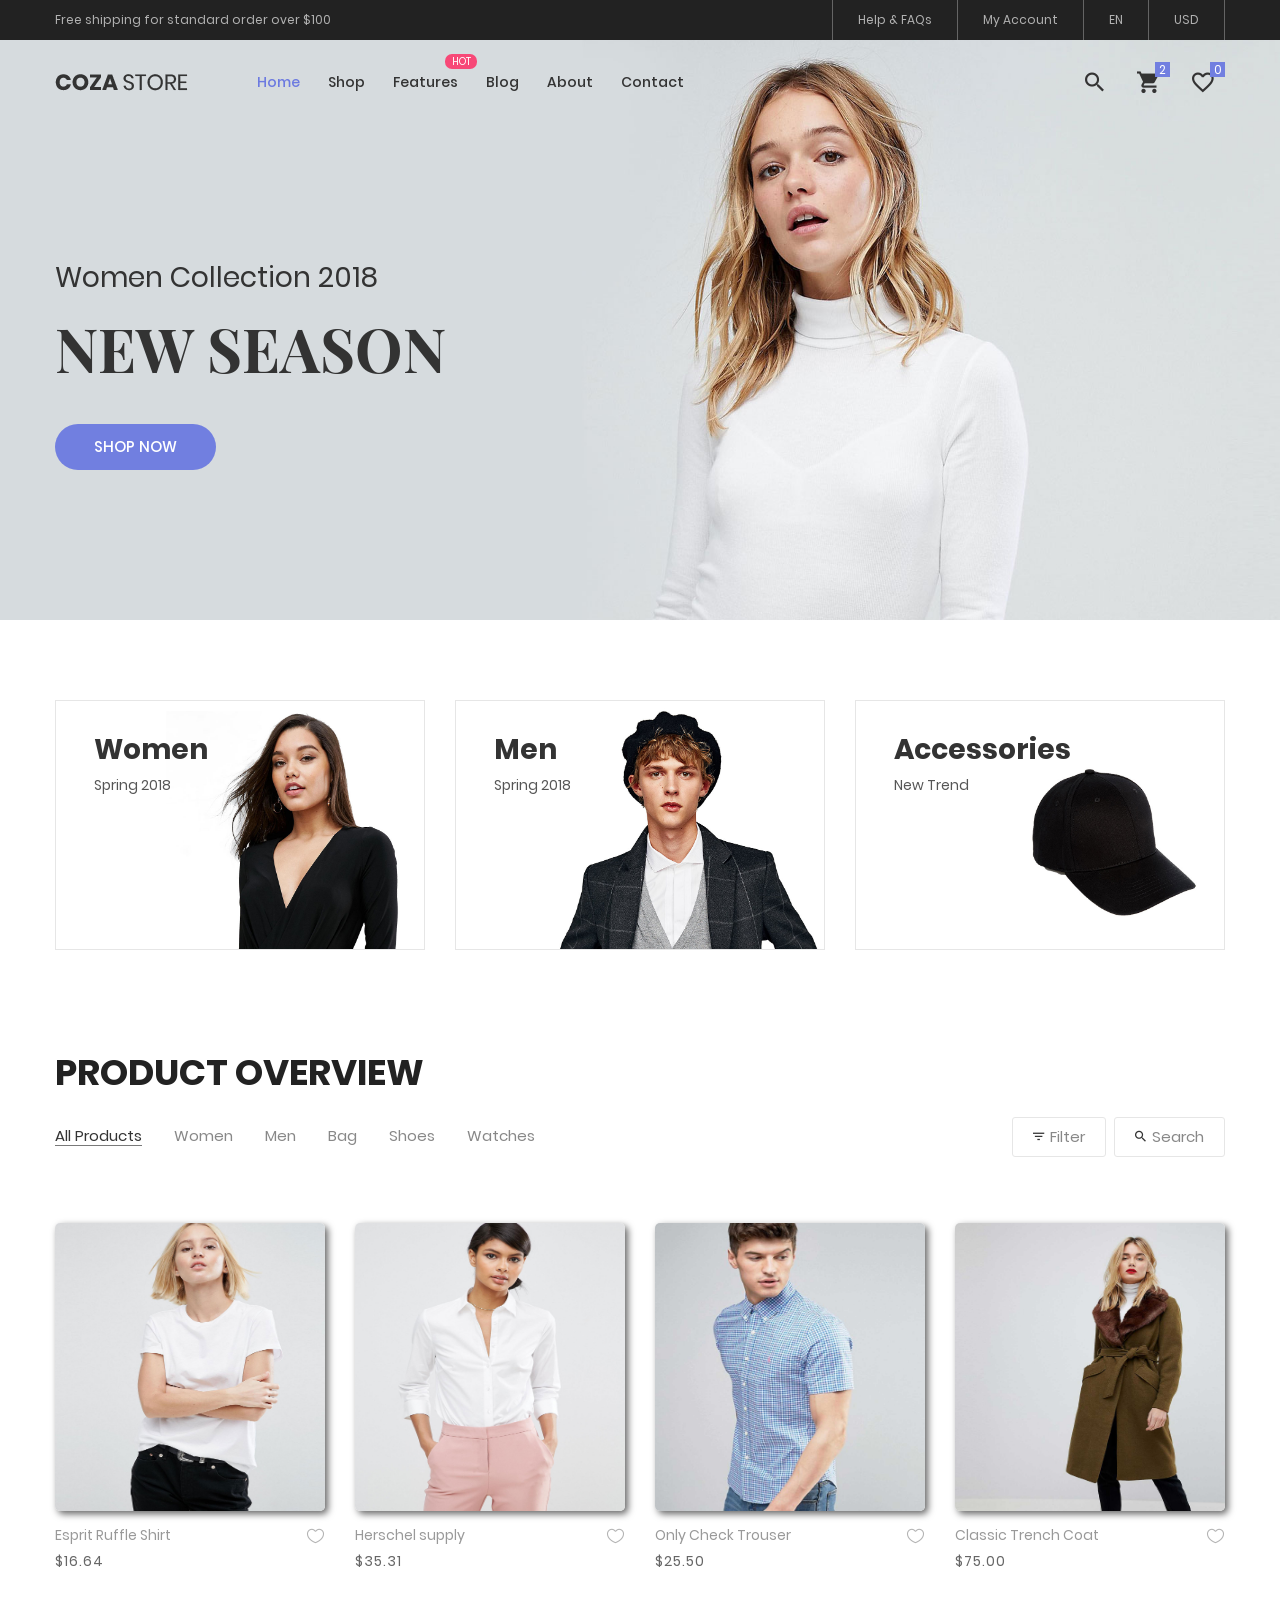
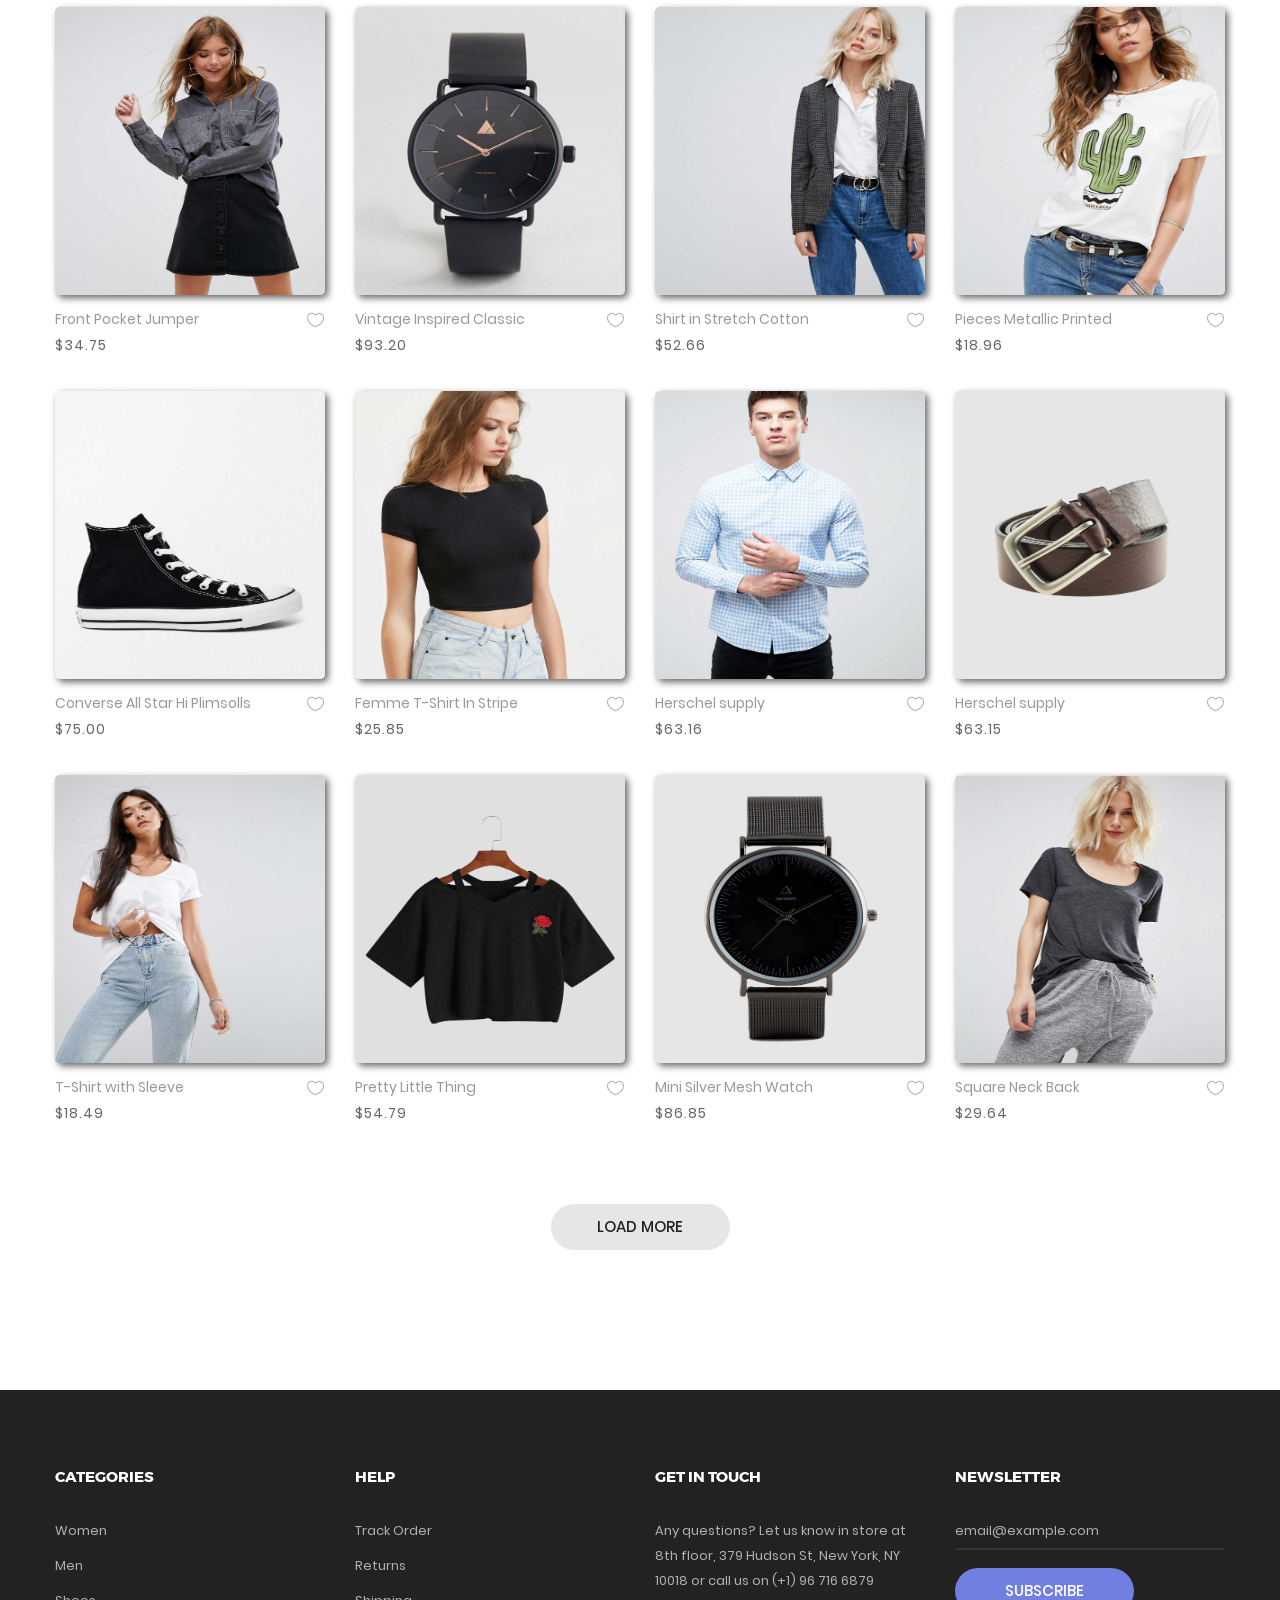
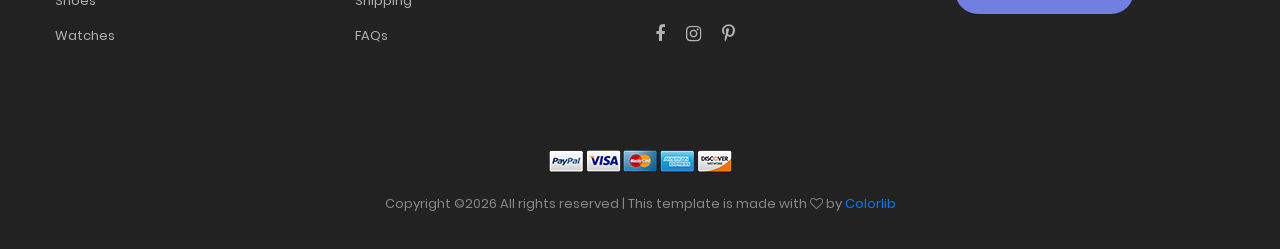
==== index.html @ 8cbebe85 "listo todo el front" ====
<!DOCTYPE html>
<html lang="en">
<head>
	<title>Home</title>
	<meta charset="UTF-8">
	<meta name="viewport" content="width=device-width, initial-scale=1">
<!--===============================================================================================-->	
	<link rel="icon" type="image/png" href="images/icons/favicon.png"/>
<!--===============================================================================================-->
	<link rel="stylesheet" type="text/css" href="vendor/bootstrap/css/bootstrap.min.css">
<!--===============================================================================================-->
	<link rel="stylesheet" type="text/css" href="fonts/font-awesome-4.7.0/css/font-awesome.min.css">
<!--===============================================================================================-->
	<link rel="stylesheet" type="text/css" href="fonts/iconic/css/material-design-iconic-font.min.css">
<!--===============================================================================================-->
	<link rel="stylesheet" type="text/css" href="fonts/linearicons-v1.0.0/icon-font.min.css">
<!--===============================================================================================-->
	<link rel="stylesheet" type="text/css" href="vendor/animate/animate.css">
<!--===============================================================================================-->	
	<link rel="stylesheet" type="text/css" href="vendor/css-hamburgers/hamburgers.min.css">
<!--===============================================================================================-->
	<link rel="stylesheet" type="text/css" href="vendor/animsition/css/animsition.min.css">
<!--===============================================================================================-->
	<link rel="stylesheet" type="text/css" href="vendor/select2/select2.min.css">
<!--===============================================================================================-->	
	<link rel="stylesheet" type="text/css" href="vendor/daterangepicker/daterangepicker.css">
<!--===============================================================================================-->
	<link rel="stylesheet" type="text/css" href="vendor/slick/slick.css">
<!--===============================================================================================-->
	<link rel="stylesheet" type="text/css" href="vendor/MagnificPopup/magnific-popup.css">
<!--===============================================================================================-->
	<link rel="stylesheet" type="text/css" href="vendor/perfect-scrollbar/perfect-scrollbar.css">
<!--===============================================================================================-->
	<link rel="stylesheet" type="text/css" href="css/util.css">
	<link rel="stylesheet" type="text/css" href="css/main.css">
<!--===============================================================================================-->
</head>
<body class="animsition">
	
	<!-- Header -->
	<header>
		<!-- Header desktop -->
		<div class="container-menu-desktop">
			<!-- Topbar -->
			<div class="top-bar">
				<div class="content-topbar flex-sb-m h-full container">
					<div class="left-top-bar">
						Free shipping for standard order over $100
					</div>

					<div class="right-top-bar flex-w h-full">
						<a href="#" class="flex-c-m trans-04 p-lr-25">
							Help & FAQs
						</a>

						<a href="#" class="flex-c-m trans-04 p-lr-25">
							My Account
						</a>

						<a href="#" class="flex-c-m trans-04 p-lr-25">
							EN
						</a>

						<a href="#" class="flex-c-m trans-04 p-lr-25">
							USD
						</a>
					</div>
				</div>
			</div>

			<div class="wrap-menu-desktop">
				<nav class="limiter-menu-desktop container">
					
					<!-- Logo desktop -->		
					<a href="#" class="logo">
						<img src="images/icons/logo-01.png" alt="IMG-LOGO">
					</a>

					<!-- Menu desktop -->
					<div class="menu-desktop">
						<ul class="main-menu">
							<li class="active-menu">
								<a href="index.html">Home</a>
								<ul class="sub-menu">
									<li><a href="index.html">Homepage 1</a></li>
									<li><a href="home-02.html">Homepage 2</a></li>
									<li><a href="home-03.html">Homepage 3</a></li>
								</ul>
							</li>

							<li>
								<a href="product.html">Shop</a>
							</li>

							<li class="label1" data-label1="hot">
								<a href="shoping-cart.html">Features</a>
							</li>

							<li>
								<a href="blog.html">Blog</a>
							</li>

							<li>
								<a href="about.html">About</a>
							</li>

							<li>
								<a href="contact.html">Contact</a>
							</li>
						</ul>
					</div>	

					<!-- Icon header -->
					<div class="wrap-icon-header flex-w flex-r-m">
						<div class="icon-header-item cl2 hov-cl1 trans-04 p-l-22 p-r-11 js-show-modal-search">
							<i class="zmdi zmdi-search"></i>
						</div>

						<div class="icon-header-item cl2 hov-cl1 trans-04 p-l-22 p-r-11 icon-header-noti js-show-cart" data-notify="2">
							<i class="zmdi zmdi-shopping-cart"></i>
						</div>

						<a href="#" class="dis-block icon-header-item cl2 hov-cl1 trans-04 p-l-22 p-r-11 icon-header-noti" data-notify="0">
							<i class="zmdi zmdi-favorite-outline"></i>
						</a>
					</div>
				</nav>
			</div>	
		</div>

		<!-- Header Mobile -->
		<div class="wrap-header-mobile">
			<!-- Logo moblie -->		
			<div class="logo-mobile">
				<a href="index.html"><img src="images/icons/logo-01.png" alt="IMG-LOGO"></a>
			</div>

			<!-- Icon header -->
			<div class="wrap-icon-header flex-w flex-r-m m-r-15">
				<div class="icon-header-item cl2 hov-cl1 trans-04 p-r-11 js-show-modal-search">
					<i class="zmdi zmdi-search"></i>
				</div>

				<div class="icon-header-item cl2 hov-cl1 trans-04 p-r-11 p-l-10 icon-header-noti js-show-cart" data-notify="2">
					<i class="zmdi zmdi-shopping-cart"></i>
				</div>

				<a href="#" class="dis-block icon-header-item cl2 hov-cl1 trans-04 p-r-11 p-l-10 icon-header-noti" data-notify="0">
					<i class="zmdi zmdi-favorite-outline"></i>
				</a>
			</div>

			<!-- Button show menu -->
			<div class="btn-show-menu-mobile hamburger hamburger--squeeze">
				<span class="hamburger-box">
					<span class="hamburger-inner"></span>
				</span>
			</div>
		</div>


		<!-- Menu Mobile -->
		<div class="menu-mobile">
			<ul class="topbar-mobile">
				<li>
					<div class="left-top-bar">
						Free shipping for standard order over $100
					</div>
				</li>

				<li>
					<div class="right-top-bar flex-w h-full">
						<a href="#" class="flex-c-m p-lr-10 trans-04">
							Help & FAQs
						</a>

						<a href="#" class="flex-c-m p-lr-10 trans-04">
							My Account
						</a>

						<a href="#" class="flex-c-m p-lr-10 trans-04">
							EN
						</a>

						<a href="#" class="flex-c-m p-lr-10 trans-04">
							USD
						</a>
					</div>
				</li>
			</ul>

			<ul class="main-menu-m">
				<li>
					<a href="index.html">Home</a>
					<ul class="sub-menu-m">
						<li><a href="index.html">Homepage 1</a></li>
						<li><a href="home-02.html">Homepage 2</a></li>
						<li><a href="home-03.html">Homepage 3</a></li>
					</ul>
					<span class="arrow-main-menu-m">
						<i class="fa fa-angle-right" aria-hidden="true"></i>
					</span>
				</li>

				<li>
					<a href="product.html">Shop</a>
				</li>

				<li>
					<a href="shoping-cart.html" class="label1 rs1" data-label1="hot">Features</a>
				</li>

				<li>
					<a href="blog.html">Blog</a>
				</li>

				<li>
					<a href="about.html">About</a>
				</li>

				<li>
					<a href="contact.html">Contact</a>
				</li>
			</ul>
		</div>

		<!-- Modal Search -->
		<div class="modal-search-header flex-c-m trans-04 js-hide-modal-search">
			<div class="container-search-header">
				<button class="flex-c-m btn-hide-modal-search trans-04 js-hide-modal-search">
					<img src="images/icons/icon-close2.png" alt="CLOSE">
				</button>

				<form class="wrap-search-header flex-w p-l-15">
					<button class="flex-c-m trans-04">
						<i class="zmdi zmdi-search"></i>
					</button>
					<input class="plh3" type="text" name="search" placeholder="Search...">
				</form>
			</div>
		</div>
	</header>

	<!-- Cart -->
	<div class="wrap-header-cart js-panel-cart">
		<div class="s-full js-hide-cart"></div>

		<div class="header-cart flex-col-l p-l-65 p-r-25">
			<div class="header-cart-title flex-w flex-sb-m p-b-8">
				<span class="mtext-103 cl2">
					Your Cart
				</span>

				<div class="fs-35 lh-10 cl2 p-lr-5 pointer hov-cl1 trans-04 js-hide-cart">
					<i class="zmdi zmdi-close"></i>
				</div>
			</div>
			
			<div class="header-cart-content flex-w js-pscroll">
				<ul class="header-cart-wrapitem w-full">
					<li class="header-cart-item flex-w flex-t m-b-12">
						<div class="header-cart-item-img">
							<img src="images/item-cart-01.jpg" alt="IMG">
						</div>

						<div class="header-cart-item-txt p-t-8">
							<a href="#" class="header-cart-item-name m-b-18 hov-cl1 trans-04">
								White Shirt Pleat
							</a>

							<span class="header-cart-item-info">
								1 x $19.00
							</span>
						</div>
					</li>

					<li class="header-cart-item flex-w flex-t m-b-12">
						<div class="header-cart-item-img">
							<img src="images/item-cart-02.jpg" alt="IMG">
						</div>

						<div class="header-cart-item-txt p-t-8">
							<a href="#" class="header-cart-item-name m-b-18 hov-cl1 trans-04">
								Converse All Star
							</a>

							<span class="header-cart-item-info">
								1 x $39.00
							</span>
						</div>
					</li>

					<li class="header-cart-item flex-w flex-t m-b-12">
						<div class="header-cart-item-img">
							<img src="images/item-cart-03.jpg" alt="IMG">
						</div>

						<div class="header-cart-item-txt p-t-8">
							<a href="#" class="header-cart-item-name m-b-18 hov-cl1 trans-04">
								Nixon Porter Leather
							</a>

							<span class="header-cart-item-info">
								1 x $17.00
							</span>
						</div>
					</li>
				</ul>
				
				<div class="w-full">
					<div class="header-cart-total w-full p-tb-40">
						Total: $75.00
					</div>

					<div class="header-cart-buttons flex-w w-full">
						<a href="shoping-cart.html" class="flex-c-m stext-101 cl0 size-107 bg3 bor2 hov-btn3 p-lr-15 trans-04 m-r-8 m-b-10">
							View Cart
						</a>

						<a href="shoping-cart.html" class="flex-c-m stext-101 cl0 size-107 bg3 bor2 hov-btn3 p-lr-15 trans-04 m-b-10">
							Check Out
						</a>
					</div>
				</div>
			</div>
		</div>
	</div>

		

	<!-- Slider -->
	<section class="section-slide">
		<div class="wrap-slick1">
			<div class="slick1">
				<div class="item-slick1" style="background-image: url(images/slide-01.jpg);">
					<div class="container h-full">
						<div class="flex-col-l-m h-full p-t-100 p-b-30 respon5">
							<div class="layer-slick1 animated visible-false" data-appear="fadeInDown" data-delay="0">
								<span class="ltext-101 cl2 respon2">
									Women Collection 2018
								</span>
							</div>
								
							<div class="layer-slick1 animated visible-false" data-appear="fadeInUp" data-delay="800">
								<h2 class="ltext-201 cl2 p-t-19 p-b-43 respon1">
									NEW SEASON
								</h2>
							</div>
								
							<div class="layer-slick1 animated visible-false" data-appear="zoomIn" data-delay="1600">
								<a href="product.html" class="flex-c-m stext-101 cl0 size-101 bg1 bor1 hov-btn1 p-lr-15 trans-04">
									Shop Now
								</a>
							</div>
						</div>
					</div>
				</div>

				<div class="item-slick1" style="background-image: url(images/slide-02.jpg);">
					<div class="container h-full">
						<div class="flex-col-l-m h-full p-t-100 p-b-30 respon5">
							<div class="layer-slick1 animated visible-false" data-appear="rollIn" data-delay="0">
								<span class="ltext-101 cl2 respon2">
									Men New-Season
								</span>
							</div>
								
							<div class="layer-slick1 animated visible-false" data-appear="lightSpeedIn" data-delay="800">
								<h2 class="ltext-201 cl2 p-t-19 p-b-43 respon1">
									Jackets & Coats
								</h2>
							</div>
								
							<div class="layer-slick1 animated visible-false" data-appear="slideInUp" data-delay="1600">
								<a href="product.html" class="flex-c-m stext-101 cl0 size-101 bg1 bor1 hov-btn1 p-lr-15 trans-04">
									Shop Now
								</a>
							</div>
						</div>
					</div>
				</div>

				<div class="item-slick1" style="background-image: url(images/slide-03.jpg);">
					<div class="container h-full">
						<div class="flex-col-l-m h-full p-t-100 p-b-30 respon5">
							<div class="layer-slick1 animated visible-false" data-appear="rotateInDownLeft" data-delay="0">
								<span class="ltext-101 cl2 respon2">
									Men Collection 2018
								</span>
							</div>
								
							<div class="layer-slick1 animated visible-false" data-appear="rotateInUpRight" data-delay="800">
								<h2 class="ltext-201 cl2 p-t-19 p-b-43 respon1">
									New arrivals
								</h2>
							</div>
								
							<div class="layer-slick1 animated visible-false" data-appear="rotateIn" data-delay="1600">
								<a href="product.html" class="flex-c-m stext-101 cl0 size-101 bg1 bor1 hov-btn1 p-lr-15 trans-04">
									Shop Now
								</a>
							</div>
						</div>
					</div>
				</div>
			</div>
		</div>
	</section>


	<!-- Banner -->
	<div class="sec-banner bg0 p-t-80 p-b-50">
		<div class="container">
			<div class="row">
				<div class="col-md-6 col-xl-4 p-b-30 m-lr-auto">
					<!-- Block1 -->
					<div class="block1 wrap-pic-w">
						<img src="images/banner-01.jpg" alt="IMG-BANNER">

						<a href="product.html" class="block1-txt ab-t-l s-full flex-col-l-sb p-lr-38 p-tb-34 trans-03 respon3">
							<div class="block1-txt-child1 flex-col-l">
								<span class="block1-name ltext-102 trans-04 p-b-8">
									Women
								</span>

								<span class="block1-info stext-102 trans-04">
									Spring 2018
								</span>
							</div>

							<div class="block1-txt-child2 p-b-4 trans-05">
								<div class="block1-link stext-101 cl0 trans-09">
									Shop Now
								</div>
							</div>
						</a>
					</div>
				</div>

				<div class="col-md-6 col-xl-4 p-b-30 m-lr-auto">
					<!-- Block1 -->
					<div class="block1 wrap-pic-w">
						<img src="images/banner-02.jpg" alt="IMG-BANNER">

						<a href="product.html" class="block1-txt ab-t-l s-full flex-col-l-sb p-lr-38 p-tb-34 trans-03 respon3">
							<div class="block1-txt-child1 flex-col-l">
								<span class="block1-name ltext-102 trans-04 p-b-8">
									Men
								</span>

								<span class="block1-info stext-102 trans-04">
									Spring 2018
								</span>
							</div>

							<div class="block1-txt-child2 p-b-4 trans-05">
								<div class="block1-link stext-101 cl0 trans-09">
									Shop Now
								</div>
							</div>
						</a>
					</div>
				</div>

				<div class="col-md-6 col-xl-4 p-b-30 m-lr-auto">
					<!-- Block1 -->
					<div class="block1 wrap-pic-w">
						<img src="images/banner-03.jpg" alt="IMG-BANNER">

						<a href="product.html" class="block1-txt ab-t-l s-full flex-col-l-sb p-lr-38 p-tb-34 trans-03 respon3">
							<div class="block1-txt-child1 flex-col-l">
								<span class="block1-name ltext-102 trans-04 p-b-8">
									Accessories
								</span>

								<span class="block1-info stext-102 trans-04">
									New Trend
								</span>
							</div>

							<div class="block1-txt-child2 p-b-4 trans-05">
								<div class="block1-link stext-101 cl0 trans-09">
									Shop Now
								</div>
							</div>
						</a>
					</div>
				</div>
			</div>
		</div>
	</div>


	<!-- Product -->
	<section class="bg0 p-t-23 p-b-140">
		<div class="container">
			<div class="p-b-10">
				<h3 class="ltext-103 cl5">
					Product Overview
				</h3>
			</div>

			<div class="flex-w flex-sb-m p-b-52">
				<div class="flex-w flex-l-m filter-tope-group m-tb-10">
					<button class="stext-106 cl6 hov1 bor3 trans-04 m-r-32 m-tb-5 how-active1" data-filter="*">
						All Products
					</button>

					<button class="stext-106 cl6 hov1 bor3 trans-04 m-r-32 m-tb-5" data-filter=".women">
						Women
					</button>

					<button class="stext-106 cl6 hov1 bor3 trans-04 m-r-32 m-tb-5" data-filter=".men">
						Men
					</button>

					<button class="stext-106 cl6 hov1 bor3 trans-04 m-r-32 m-tb-5" data-filter=".bag">
						Bag
					</button>

					<button class="stext-106 cl6 hov1 bor3 trans-04 m-r-32 m-tb-5" data-filter=".shoes">
						Shoes
					</button>

					<button class="stext-106 cl6 hov1 bor3 trans-04 m-r-32 m-tb-5" data-filter=".watches">
						Watches
					</button>
				</div>

				<div class="flex-w flex-c-m m-tb-10">
					<div class="flex-c-m stext-106 cl6 size-104 bor4 pointer hov-btn3 trans-04 m-r-8 m-tb-4 js-show-filter">
						<i class="icon-filter cl2 m-r-6 fs-15 trans-04 zmdi zmdi-filter-list"></i>
						<i class="icon-close-filter cl2 m-r-6 fs-15 trans-04 zmdi zmdi-close dis-none"></i>
						 Filter
					</div>

					<div class="flex-c-m stext-106 cl6 size-105 bor4 pointer hov-btn3 trans-04 m-tb-4 js-show-search">
						<i class="icon-search cl2 m-r-6 fs-15 trans-04 zmdi zmdi-search"></i>
						<i class="icon-close-search cl2 m-r-6 fs-15 trans-04 zmdi zmdi-close dis-none"></i>
						Search
					</div>
				</div>
				
				<!-- Search product -->
				<div class="dis-none panel-search w-full p-t-10 p-b-15">
					<div class="bor8 dis-flex p-l-15">
						<button class="size-113 flex-c-m fs-16 cl2 hov-cl1 trans-04">
							<i class="zmdi zmdi-search"></i>
						</button>

						<input class="mtext-107 cl2 size-114 plh2 p-r-15" type="text" name="search-product" placeholder="Search">
					</div>	
				</div>

				<!-- Filter -->
				<div class="dis-none panel-filter w-full p-t-10">
					<div class="wrap-filter flex-w bg6 w-full p-lr-40 p-t-27 p-lr-15-sm">
						<div class="filter-col1 p-r-15 p-b-27">
							<div class="mtext-102 cl2 p-b-15">
								Sort By
							</div>

							<ul>
								<li class="p-b-6">
									<a href="#" class="filter-link stext-106 trans-04">
										Default
									</a>
								</li>

								<li class="p-b-6">
									<a href="#" class="filter-link stext-106 trans-04">
										Popularity
									</a>
								</li>

								<li class="p-b-6">
									<a href="#" class="filter-link stext-106 trans-04">
										Average rating
									</a>
								</li>

								<li class="p-b-6">
									<a href="#" class="filter-link stext-106 trans-04 filter-link-active">
										Newness
									</a>
								</li>

								<li class="p-b-6">
									<a href="#" class="filter-link stext-106 trans-04">
										Price: Low to High
									</a>
								</li>

								<li class="p-b-6">
									<a href="#" class="filter-link stext-106 trans-04">
										Price: High to Low
									</a>
								</li>
							</ul>
						</div>

						<div class="filter-col2 p-r-15 p-b-27">
							<div class="mtext-102 cl2 p-b-15">
								Price
							</div>

							<ul>
								<li class="p-b-6">
									<a href="#" class="filter-link stext-106 trans-04 filter-link-active">
										All
									</a>
								</li>

								<li class="p-b-6">
									<a href="#" class="filter-link stext-106 trans-04">
										$0.00 - $50.00
									</a>
								</li>

								<li class="p-b-6">
									<a href="#" class="filter-link stext-106 trans-04">
										$50.00 - $100.00
									</a>
								</li>

								<li class="p-b-6">
									<a href="#" class="filter-link stext-106 trans-04">
										$100.00 - $150.00
									</a>
								</li>

								<li class="p-b-6">
									<a href="#" class="filter-link stext-106 trans-04">
										$150.00 - $200.00
									</a>
								</li>

								<li class="p-b-6">
									<a href="#" class="filter-link stext-106 trans-04">
										$200.00+
									</a>
								</li>
							</ul>
						</div>

						<div class="filter-col3 p-r-15 p-b-27">
							<div class="mtext-102 cl2 p-b-15">
								Color
							</div>

							<ul>
								<li class="p-b-6">
									<span class="fs-15 lh-12 m-r-6" style="color: #222;">
										<i class="zmdi zmdi-circle"></i>
									</span>

									<a href="#" class="filter-link stext-106 trans-04">
										Black
									</a>
								</li>

								<li class="p-b-6">
									<span class="fs-15 lh-12 m-r-6" style="color: #4272d7;">
										<i class="zmdi zmdi-circle"></i>
									</span>

									<a href="#" class="filter-link stext-106 trans-04 filter-link-active">
										Blue
									</a>
								</li>

								<li class="p-b-6">
									<span class="fs-15 lh-12 m-r-6" style="color: #b3b3b3;">
										<i class="zmdi zmdi-circle"></i>
									</span>

									<a href="#" class="filter-link stext-106 trans-04">
										Grey
									</a>
								</li>

								<li class="p-b-6">
									<span class="fs-15 lh-12 m-r-6" style="color: #00ad5f;">
										<i class="zmdi zmdi-circle"></i>
									</span>

									<a href="#" class="filter-link stext-106 trans-04">
										Green
									</a>
								</li>

								<li class="p-b-6">
									<span class="fs-15 lh-12 m-r-6" style="color: #fa4251;">
										<i class="zmdi zmdi-circle"></i>
									</span>

									<a href="#" class="filter-link stext-106 trans-04">
										Red
									</a>
								</li>

								<li class="p-b-6">
									<span class="fs-15 lh-12 m-r-6" style="color: #aaa;">
										<i class="zmdi zmdi-circle-o"></i>
									</span>

									<a href="#" class="filter-link stext-106 trans-04">
										White
									</a>
								</li>
							</ul>
						</div>

						<div class="filter-col4 p-b-27">
							<div class="mtext-102 cl2 p-b-15">
								Tags
							</div>

							<div class="flex-w p-t-4 m-r--5">
								<a href="#" class="flex-c-m stext-107 cl6 size-301 bor7 p-lr-15 hov-tag1 trans-04 m-r-5 m-b-5">
									Fashion
								</a>

								<a href="#" class="flex-c-m stext-107 cl6 size-301 bor7 p-lr-15 hov-tag1 trans-04 m-r-5 m-b-5">
									Lifestyle
								</a>

								<a href="#" class="flex-c-m stext-107 cl6 size-301 bor7 p-lr-15 hov-tag1 trans-04 m-r-5 m-b-5">
									Denim
								</a>

								<a href="#" class="flex-c-m stext-107 cl6 size-301 bor7 p-lr-15 hov-tag1 trans-04 m-r-5 m-b-5">
									Streetstyle
								</a>

								<a href="#" class="flex-c-m stext-107 cl6 size-301 bor7 p-lr-15 hov-tag1 trans-04 m-r-5 m-b-5">
									Crafts
								</a>
							</div>
						</div>
					</div>
				</div>
			</div>

			<div class="row isotope-grid">
				<div class="col-sm-6 col-md-4 col-lg-3 p-b-35 isotope-item women">
					<!-- Block2 -->
					<div class="block2">
						<div class="block2-pic hov-img0">
							<img src="images/product-01.jpg" alt="IMG-PRODUCT">

							<a href="#" class="block2-btn flex-c-m stext-103 cl2 size-102 bg0 bor2 hov-btn1 p-lr-15 trans-04 js-show-modal1">
								Quick View
							</a>
						</div>

						<div class="block2-txt flex-w flex-t p-t-14">
							<div class="block2-txt-child1 flex-col-l ">
								<a href="product-detail.html" class="stext-104 cl4 hov-cl1 trans-04 js-name-b2 p-b-6">
									Esprit Ruffle Shirt
								</a>

								<span class="stext-105 cl3">
									$16.64
								</span>
							</div>

							<div class="block2-txt-child2 flex-r p-t-3">
								<a href="#" class="btn-addwish-b2 dis-block pos-relative js-addwish-b2">
									<img class="icon-heart1 dis-block trans-04" src="images/icons/icon-heart-01.png" alt="ICON">
									<img class="icon-heart2 dis-block trans-04 ab-t-l" src="images/icons/icon-heart-02.png" alt="ICON">
								</a>
							</div>
						</div>
					</div>
				</div>

				<div class="col-sm-6 col-md-4 col-lg-3 p-b-35 isotope-item women">
					<!-- Block2 -->
					<div class="block2">
						<div class="block2-pic hov-img0">
							<img src="images/product-02.jpg" alt="IMG-PRODUCT">

							<a href="#" class="block2-btn flex-c-m stext-103 cl2 size-102 bg0 bor2 hov-btn1 p-lr-15 trans-04 js-show-modal1">
								Quick View
							</a>
						</div>

						<div class="block2-txt flex-w flex-t p-t-14">
							<div class="block2-txt-child1 flex-col-l ">
								<a href="product-detail.html" class="stext-104 cl4 hov-cl1 trans-04 js-name-b2 p-b-6">
									Herschel supply
								</a>

								<span class="stext-105 cl3">
									$35.31
								</span>
							</div>

							<div class="block2-txt-child2 flex-r p-t-3">
								<a href="#" class="btn-addwish-b2 dis-block pos-relative js-addwish-b2">
									<img class="icon-heart1 dis-block trans-04" src="images/icons/icon-heart-01.png" alt="ICON">
									<img class="icon-heart2 dis-block trans-04 ab-t-l" src="images/icons/icon-heart-02.png" alt="ICON">
								</a>
							</div>
						</div>
					</div>
				</div>

				<div class="col-sm-6 col-md-4 col-lg-3 p-b-35 isotope-item men">
					<!-- Block2 -->
					<div class="block2">
						<div class="block2-pic hov-img0">
							<img src="images/product-03.jpg" alt="IMG-PRODUCT">

							<a href="#" class="block2-btn flex-c-m stext-103 cl2 size-102 bg0 bor2 hov-btn1 p-lr-15 trans-04 js-show-modal1">
								Quick View
							</a>
						</div>

						<div class="block2-txt flex-w flex-t p-t-14">
							<div class="block2-txt-child1 flex-col-l ">
								<a href="product-detail.html" class="stext-104 cl4 hov-cl1 trans-04 js-name-b2 p-b-6">
									Only Check Trouser
								</a>

								<span class="stext-105 cl3">
									$25.50
								</span>
							</div>

							<div class="block2-txt-child2 flex-r p-t-3">
								<a href="#" class="btn-addwish-b2 dis-block pos-relative js-addwish-b2">
									<img class="icon-heart1 dis-block trans-04" src="images/icons/icon-heart-01.png" alt="ICON">
									<img class="icon-heart2 dis-block trans-04 ab-t-l" src="images/icons/icon-heart-02.png" alt="ICON">
								</a>
							</div>
						</div>
					</div>
				</div>

				<div class="col-sm-6 col-md-4 col-lg-3 p-b-35 isotope-item women">
					<!-- Block2 -->
					<div class="block2">
						<div class="block2-pic hov-img0">
							<img src="images/product-04.jpg" alt="IMG-PRODUCT">

							<a href="#" class="block2-btn flex-c-m stext-103 cl2 size-102 bg0 bor2 hov-btn1 p-lr-15 trans-04 js-show-modal1">
								Quick View
							</a>
						</div>

						<div class="block2-txt flex-w flex-t p-t-14">
							<div class="block2-txt-child1 flex-col-l ">
								<a href="product-detail.html" class="stext-104 cl4 hov-cl1 trans-04 js-name-b2 p-b-6">
									Classic Trench Coat
								</a>

								<span class="stext-105 cl3">
									$75.00
								</span>
							</div>

							<div class="block2-txt-child2 flex-r p-t-3">
								<a href="#" class="btn-addwish-b2 dis-block pos-relative js-addwish-b2">
									<img class="icon-heart1 dis-block trans-04" src="images/icons/icon-heart-01.png" alt="ICON">
									<img class="icon-heart2 dis-block trans-04 ab-t-l" src="images/icons/icon-heart-02.png" alt="ICON">
								</a>
							</div>
						</div>
					</div>
				</div>

				<div class="col-sm-6 col-md-4 col-lg-3 p-b-35 isotope-item women">
					<!-- Block2 -->
					<div class="block2">
						<div class="block2-pic hov-img0">
							<img src="images/product-05.jpg" alt="IMG-PRODUCT">

							<a href="#" class="block2-btn flex-c-m stext-103 cl2 size-102 bg0 bor2 hov-btn1 p-lr-15 trans-04 js-show-modal1">
								Quick View
							</a>
						</div>

						<div class="block2-txt flex-w flex-t p-t-14">
							<div class="block2-txt-child1 flex-col-l ">
								<a href="product-detail.html" class="stext-104 cl4 hov-cl1 trans-04 js-name-b2 p-b-6">
									Front Pocket Jumper
								</a>

								<span class="stext-105 cl3">
									$34.75
								</span>
							</div>

							<div class="block2-txt-child2 flex-r p-t-3">
								<a href="#" class="btn-addwish-b2 dis-block pos-relative js-addwish-b2">
									<img class="icon-heart1 dis-block trans-04" src="images/icons/icon-heart-01.png" alt="ICON">
									<img class="icon-heart2 dis-block trans-04 ab-t-l" src="images/icons/icon-heart-02.png" alt="ICON">
								</a>
							</div>
						</div>
					</div>
				</div>

				<div class="col-sm-6 col-md-4 col-lg-3 p-b-35 isotope-item watches">
					<!-- Block2 -->
					<div class="block2">
						<div class="block2-pic hov-img0">
							<img src="images/product-06.jpg" alt="IMG-PRODUCT">

							<a href="#" class="block2-btn flex-c-m stext-103 cl2 size-102 bg0 bor2 hov-btn1 p-lr-15 trans-04 js-show-modal1">
								Quick View
							</a>
						</div>

						<div class="block2-txt flex-w flex-t p-t-14">
							<div class="block2-txt-child1 flex-col-l ">
								<a href="product-detail.html" class="stext-104 cl4 hov-cl1 trans-04 js-name-b2 p-b-6">
									Vintage Inspired Classic 
								</a>

								<span class="stext-105 cl3">
									$93.20
								</span>
							</div>

							<div class="block2-txt-child2 flex-r p-t-3">
								<a href="#" class="btn-addwish-b2 dis-block pos-relative js-addwish-b2">
									<img class="icon-heart1 dis-block trans-04" src="images/icons/icon-heart-01.png" alt="ICON">
									<img class="icon-heart2 dis-block trans-04 ab-t-l" src="images/icons/icon-heart-02.png" alt="ICON">
								</a>
							</div>
						</div>
					</div>
				</div>

				<div class="col-sm-6 col-md-4 col-lg-3 p-b-35 isotope-item women">
					<!-- Block2 -->
					<div class="block2">
						<div class="block2-pic hov-img0">
							<img src="images/product-07.jpg" alt="IMG-PRODUCT">

							<a href="#" class="block2-btn flex-c-m stext-103 cl2 size-102 bg0 bor2 hov-btn1 p-lr-15 trans-04 js-show-modal1">
								Quick View
							</a>
						</div>

						<div class="block2-txt flex-w flex-t p-t-14">
							<div class="block2-txt-child1 flex-col-l ">
								<a href="product-detail.html" class="stext-104 cl4 hov-cl1 trans-04 js-name-b2 p-b-6">
									Shirt in Stretch Cotton
								</a>

								<span class="stext-105 cl3">
									$52.66
								</span>
							</div>

							<div class="block2-txt-child2 flex-r p-t-3">
								<a href="#" class="btn-addwish-b2 dis-block pos-relative js-addwish-b2">
									<img class="icon-heart1 dis-block trans-04" src="images/icons/icon-heart-01.png" alt="ICON">
									<img class="icon-heart2 dis-block trans-04 ab-t-l" src="images/icons/icon-heart-02.png" alt="ICON">
								</a>
							</div>
						</div>
					</div>
				</div>

				<div class="col-sm-6 col-md-4 col-lg-3 p-b-35 isotope-item women">
					<!-- Block2 -->
					<div class="block2">
						<div class="block2-pic hov-img0">
							<img src="images/product-08.jpg" alt="IMG-PRODUCT">

							<a href="#" class="block2-btn flex-c-m stext-103 cl2 size-102 bg0 bor2 hov-btn1 p-lr-15 trans-04 js-show-modal1">
								Quick View
							</a>
						</div>

						<div class="block2-txt flex-w flex-t p-t-14">
							<div class="block2-txt-child1 flex-col-l ">
								<a href="product-detail.html" class="stext-104 cl4 hov-cl1 trans-04 js-name-b2 p-b-6">
									Pieces Metallic Printed
								</a>

								<span class="stext-105 cl3">
									$18.96
								</span>
							</div>

							<div class="block2-txt-child2 flex-r p-t-3">
								<a href="#" class="btn-addwish-b2 dis-block pos-relative js-addwish-b2">
									<img class="icon-heart1 dis-block trans-04" src="images/icons/icon-heart-01.png" alt="ICON">
									<img class="icon-heart2 dis-block trans-04 ab-t-l" src="images/icons/icon-heart-02.png" alt="ICON">
								</a>
							</div>
						</div>
					</div>
				</div>

				<div class="col-sm-6 col-md-4 col-lg-3 p-b-35 isotope-item shoes">
					<!-- Block2 -->
					<div class="block2">
						<div class="block2-pic hov-img0">
							<img src="images/product-09.jpg" alt="IMG-PRODUCT">

							<a href="#" class="block2-btn flex-c-m stext-103 cl2 size-102 bg0 bor2 hov-btn1 p-lr-15 trans-04 js-show-modal1">
								Quick View
							</a>
						</div>

						<div class="block2-txt flex-w flex-t p-t-14">
							<div class="block2-txt-child1 flex-col-l ">
								<a href="product-detail.html" class="stext-104 cl4 hov-cl1 trans-04 js-name-b2 p-b-6">
									Converse All Star Hi Plimsolls
								</a>

								<span class="stext-105 cl3">
									$75.00
								</span>
							</div>

							<div class="block2-txt-child2 flex-r p-t-3">
								<a href="#" class="btn-addwish-b2 dis-block pos-relative js-addwish-b2">
									<img class="icon-heart1 dis-block trans-04" src="images/icons/icon-heart-01.png" alt="ICON">
									<img class="icon-heart2 dis-block trans-04 ab-t-l" src="images/icons/icon-heart-02.png" alt="ICON">
								</a>
							</div>
						</div>
					</div>
				</div>

				<div class="col-sm-6 col-md-4 col-lg-3 p-b-35 isotope-item women">
					<!-- Block2 -->
					<div class="block2">
						<div class="block2-pic hov-img0">
							<img src="images/product-10.jpg" alt="IMG-PRODUCT">

							<a href="#" class="block2-btn flex-c-m stext-103 cl2 size-102 bg0 bor2 hov-btn1 p-lr-15 trans-04 js-show-modal1">
								Quick View
							</a>
						</div>

						<div class="block2-txt flex-w flex-t p-t-14">
							<div class="block2-txt-child1 flex-col-l ">
								<a href="product-detail.html" class="stext-104 cl4 hov-cl1 trans-04 js-name-b2 p-b-6">
									Femme T-Shirt In Stripe
								</a>

								<span class="stext-105 cl3">
									$25.85
								</span>
							</div>

							<div class="block2-txt-child2 flex-r p-t-3">
								<a href="#" class="btn-addwish-b2 dis-block pos-relative js-addwish-b2">
									<img class="icon-heart1 dis-block trans-04" src="images/icons/icon-heart-01.png" alt="ICON">
									<img class="icon-heart2 dis-block trans-04 ab-t-l" src="images/icons/icon-heart-02.png" alt="ICON">
								</a>
							</div>
						</div>
					</div>
				</div>

				<div class="col-sm-6 col-md-4 col-lg-3 p-b-35 isotope-item men">
					<!-- Block2 -->
					<div class="block2">
						<div class="block2-pic hov-img0">
							<img src="images/product-11.jpg" alt="IMG-PRODUCT">

							<a href="#" class="block2-btn flex-c-m stext-103 cl2 size-102 bg0 bor2 hov-btn1 p-lr-15 trans-04 js-show-modal1">
								Quick View
							</a>
						</div>

						<div class="block2-txt flex-w flex-t p-t-14">
							<div class="block2-txt-child1 flex-col-l ">
								<a href="product-detail.html" class="stext-104 cl4 hov-cl1 trans-04 js-name-b2 p-b-6">
									Herschel supply 
								</a>

								<span class="stext-105 cl3">
									$63.16
								</span>
							</div>

							<div class="block2-txt-child2 flex-r p-t-3">
								<a href="#" class="btn-addwish-b2 dis-block pos-relative js-addwish-b2">
									<img class="icon-heart1 dis-block trans-04" src="images/icons/icon-heart-01.png" alt="ICON">
									<img class="icon-heart2 dis-block trans-04 ab-t-l" src="images/icons/icon-heart-02.png" alt="ICON">
								</a>
							</div>
						</div>
					</div>
				</div>

				<div class="col-sm-6 col-md-4 col-lg-3 p-b-35 isotope-item men">
					<!-- Block2 -->
					<div class="block2">
						<div class="block2-pic hov-img0">
							<img src="images/product-12.jpg" alt="IMG-PRODUCT">

							<a href="#" class="block2-btn flex-c-m stext-103 cl2 size-102 bg0 bor2 hov-btn1 p-lr-15 trans-04 js-show-modal1">
								Quick View
							</a>
						</div>

						<div class="block2-txt flex-w flex-t p-t-14">
							<div class="block2-txt-child1 flex-col-l ">
								<a href="product-detail.html" class="stext-104 cl4 hov-cl1 trans-04 js-name-b2 p-b-6">
									Herschel supply
								</a>

								<span class="stext-105 cl3">
									$63.15
								</span>
							</div>

							<div class="block2-txt-child2 flex-r p-t-3">
								<a href="#" class="btn-addwish-b2 dis-block pos-relative js-addwish-b2">
									<img class="icon-heart1 dis-block trans-04" src="images/icons/icon-heart-01.png" alt="ICON">
									<img class="icon-heart2 dis-block trans-04 ab-t-l" src="images/icons/icon-heart-02.png" alt="ICON">
								</a>
							</div>
						</div>
					</div>
				</div>

				<div class="col-sm-6 col-md-4 col-lg-3 p-b-35 isotope-item women">
					<!-- Block2 -->
					<div class="block2">
						<div class="block2-pic hov-img0">
							<img src="images/product-13.jpg" alt="IMG-PRODUCT">

							<a href="#" class="block2-btn flex-c-m stext-103 cl2 size-102 bg0 bor2 hov-btn1 p-lr-15 trans-04 js-show-modal1">
								Quick View
							</a>
						</div>

						<div class="block2-txt flex-w flex-t p-t-14">
							<div class="block2-txt-child1 flex-col-l ">
								<a href="product-detail.html" class="stext-104 cl4 hov-cl1 trans-04 js-name-b2 p-b-6">
									T-Shirt with Sleeve
								</a>

								<span class="stext-105 cl3">
									$18.49
								</span>
							</div>

							<div class="block2-txt-child2 flex-r p-t-3">
								<a href="#" class="btn-addwish-b2 dis-block pos-relative js-addwish-b2">
									<img class="icon-heart1 dis-block trans-04" src="images/icons/icon-heart-01.png" alt="ICON">
									<img class="icon-heart2 dis-block trans-04 ab-t-l" src="images/icons/icon-heart-02.png" alt="ICON">
								</a>
							</div>
						</div>
					</div>
				</div>

				<div class="col-sm-6 col-md-4 col-lg-3 p-b-35 isotope-item women">
					<!-- Block2 -->
					<div class="block2">
						<div class="block2-pic hov-img0">
							<img src="images/product-14.jpg" alt="IMG-PRODUCT">

							<a href="#" class="block2-btn flex-c-m stext-103 cl2 size-102 bg0 bor2 hov-btn1 p-lr-15 trans-04 js-show-modal1">
								Quick View
							</a>
						</div>

						<div class="block2-txt flex-w flex-t p-t-14">
							<div class="block2-txt-child1 flex-col-l ">
								<a href="product-detail.html" class="stext-104 cl4 hov-cl1 trans-04 js-name-b2 p-b-6">
									Pretty Little Thing
								</a>

								<span class="stext-105 cl3">
									$54.79
								</span>
							</div>

							<div class="block2-txt-child2 flex-r p-t-3">
								<a href="#" class="btn-addwish-b2 dis-block pos-relative js-addwish-b2">
									<img class="icon-heart1 dis-block trans-04" src="images/icons/icon-heart-01.png" alt="ICON">
									<img class="icon-heart2 dis-block trans-04 ab-t-l" src="images/icons/icon-heart-02.png" alt="ICON">
								</a>
							</div>
						</div>
					</div>
				</div>

				<div class="col-sm-6 col-md-4 col-lg-3 p-b-35 isotope-item watches">
					<!-- Block2 -->
					<div class="block2">
						<div class="block2-pic hov-img0">
							<img src="images/product-15.jpg" alt="IMG-PRODUCT">

							<a href="#" class="block2-btn flex-c-m stext-103 cl2 size-102 bg0 bor2 hov-btn1 p-lr-15 trans-04 js-show-modal1">
								Quick View
							</a>
						</div>

						<div class="block2-txt flex-w flex-t p-t-14">
							<div class="block2-txt-child1 flex-col-l ">
								<a href="product-detail.html" class="stext-104 cl4 hov-cl1 trans-04 js-name-b2 p-b-6">
									Mini Silver Mesh Watch
								</a>

								<span class="stext-105 cl3">
									$86.85
								</span>
							</div>

							<div class="block2-txt-child2 flex-r p-t-3">
								<a href="#" class="btn-addwish-b2 dis-block pos-relative js-addwish-b2">
									<img class="icon-heart1 dis-block trans-04" src="images/icons/icon-heart-01.png" alt="ICON">
									<img class="icon-heart2 dis-block trans-04 ab-t-l" src="images/icons/icon-heart-02.png" alt="ICON">
								</a>
							</div>
						</div>
					</div>
				</div>

				<div class="col-sm-6 col-md-4 col-lg-3 p-b-35 isotope-item women">
					<!-- Block2 -->
					<div class="block2">
						<div class="block2-pic hov-img0">
							<img src="images/product-16.jpg" alt="IMG-PRODUCT">

							<a href="#" class="block2-btn flex-c-m stext-103 cl2 size-102 bg0 bor2 hov-btn1 p-lr-15 trans-04 js-show-modal1">
								Quick View
							</a>
						</div>

						<div class="block2-txt flex-w flex-t p-t-14">
							<div class="block2-txt-child1 flex-col-l ">
								<a href="product-detail.html" class="stext-104 cl4 hov-cl1 trans-04 js-name-b2 p-b-6">
									Square Neck Back
								</a>

								<span class="stext-105 cl3">
									$29.64
								</span>
							</div>

							<div class="block2-txt-child2 flex-r p-t-3">
								<a href="#" class="btn-addwish-b2 dis-block pos-relative js-addwish-b2">
									<img class="icon-heart1 dis-block trans-04" src="images/icons/icon-heart-01.png" alt="ICON">
									<img class="icon-heart2 dis-block trans-04 ab-t-l" src="images/icons/icon-heart-02.png" alt="ICON">
								</a>
							</div>
						</div>
					</div>
				</div>
			</div>

			<!-- Load more -->
			<div class="flex-c-m flex-w w-full p-t-45">
				<a href="#" class="flex-c-m stext-101 cl5 size-103 bg2 bor1 hov-btn1 p-lr-15 trans-04">
					Load More
				</a>
			</div>
		</div>
	</section>


	<!-- Footer -->
	<footer class="bg3 p-t-75 p-b-32">
		<div class="container">
			<div class="row">
				<div class="col-sm-6 col-lg-3 p-b-50">
					<h4 class="stext-301 cl0 p-b-30">
						Categories
					</h4>

					<ul>
						<li class="p-b-10">
							<a href="#" class="stext-107 cl7 hov-cl1 trans-04">
								Women
							</a>
						</li>

						<li class="p-b-10">
							<a href="#" class="stext-107 cl7 hov-cl1 trans-04">
								Men
							</a>
						</li>

						<li class="p-b-10">
							<a href="#" class="stext-107 cl7 hov-cl1 trans-04">
								Shoes
							</a>
						</li>

						<li class="p-b-10">
							<a href="#" class="stext-107 cl7 hov-cl1 trans-04">
								Watches
							</a>
						</li>
					</ul>
				</div>

				<div class="col-sm-6 col-lg-3 p-b-50">
					<h4 class="stext-301 cl0 p-b-30">
						Help
					</h4>

					<ul>
						<li class="p-b-10">
							<a href="#" class="stext-107 cl7 hov-cl1 trans-04">
								Track Order
							</a>
						</li>

						<li class="p-b-10">
							<a href="#" class="stext-107 cl7 hov-cl1 trans-04">
								Returns 
							</a>
						</li>

						<li class="p-b-10">
							<a href="#" class="stext-107 cl7 hov-cl1 trans-04">
								Shipping
							</a>
						</li>

						<li class="p-b-10">
							<a href="#" class="stext-107 cl7 hov-cl1 trans-04">
								FAQs
							</a>
						</li>
					</ul>
				</div>

				<div class="col-sm-6 col-lg-3 p-b-50">
					<h4 class="stext-301 cl0 p-b-30">
						GET IN TOUCH
					</h4>

					<p class="stext-107 cl7 size-201">
						Any questions? Let us know in store at 8th floor, 379 Hudson St, New York, NY 10018 or call us on (+1) 96 716 6879
					</p>

					<div class="p-t-27">
						<a href="#" class="fs-18 cl7 hov-cl1 trans-04 m-r-16">
							<i class="fa fa-facebook"></i>
						</a>

						<a href="#" class="fs-18 cl7 hov-cl1 trans-04 m-r-16">
							<i class="fa fa-instagram"></i>
						</a>

						<a href="#" class="fs-18 cl7 hov-cl1 trans-04 m-r-16">
							<i class="fa fa-pinterest-p"></i>
						</a>
					</div>
				</div>

				<div class="col-sm-6 col-lg-3 p-b-50">
					<h4 class="stext-301 cl0 p-b-30">
						Newsletter
					</h4>

					<form>
						<div class="wrap-input1 w-full p-b-4">
							<input class="input1 bg-none plh1 stext-107 cl7" type="text" name="email" placeholder="email@example.com">
							<div class="focus-input1 trans-04"></div>
						</div>

						<div class="p-t-18">
							<button class="flex-c-m stext-101 cl0 size-103 bg1 bor1 hov-btn2 p-lr-15 trans-04">
								Subscribe
							</button>
						</div>
					</form>
				</div>
			</div>

			<div class="p-t-40">
				<div class="flex-c-m flex-w p-b-18">
					<a href="#" class="m-all-1">
						<img src="images/icons/icon-pay-01.png" alt="ICON-PAY">
					</a>

					<a href="#" class="m-all-1">
						<img src="images/icons/icon-pay-02.png" alt="ICON-PAY">
					</a>

					<a href="#" class="m-all-1">
						<img src="images/icons/icon-pay-03.png" alt="ICON-PAY">
					</a>

					<a href="#" class="m-all-1">
						<img src="images/icons/icon-pay-04.png" alt="ICON-PAY">
					</a>

					<a href="#" class="m-all-1">
						<img src="images/icons/icon-pay-05.png" alt="ICON-PAY">
					</a>
				</div>

				<p class="stext-107 cl6 txt-center">
					<!-- Link back to Colorlib can't be removed. Template is licensed under CC BY 3.0. -->
Copyright &copy;<script>document.write(new Date().getFullYear());</script> All rights reserved | This template is made with <i class="fa fa-heart-o" aria-hidden="true"></i> by <a href="https://colorlib.com" target="_blank">Colorlib</a>
<!-- Link back to Colorlib can't be removed. Template is licensed under CC BY 3.0. -->

				</p>
			</div>
		</div>
	</footer>


	<!-- Back to top -->
	<div class="btn-back-to-top" id="myBtn">
		<span class="symbol-btn-back-to-top">
			<i class="zmdi zmdi-chevron-up"></i>
		</span>
	</div>

	<!-- Modal1 -->
	<div class="wrap-modal1 js-modal1 p-t-60 p-b-20">
		<div class="overlay-modal1 js-hide-modal1"></div>

		<div class="container">
			<div class="bg0 p-t-60 p-b-30 p-lr-15-lg how-pos3-parent">
				<button class="how-pos3 hov3 trans-04 js-hide-modal1">
					<img src="images/icons/icon-close.png" alt="CLOSE">
				</button>

				<div class="row">
					<div class="col-md-6 col-lg-7 p-b-30">
						<div class="p-l-25 p-r-30 p-lr-0-lg">
							<div class="wrap-slick3 flex-sb flex-w">
								<div class="wrap-slick3-dots"></div>
								<div class="wrap-slick3-arrows flex-sb-m flex-w"></div>

								<div class="slick3 gallery-lb">
									<div class="item-slick3" data-thumb="images/product-detail-01.jpg">
										<div class="wrap-pic-w pos-relative">
											<img src="images/product-detail-01.jpg" alt="IMG-PRODUCT">

											<a class="flex-c-m size-108 how-pos1 bor0 fs-16 cl10 bg0 hov-btn3 trans-04" href="images/product-detail-01.jpg">
												<i class="fa fa-expand"></i>
											</a>
										</div>
									</div>

									<div class="item-slick3" data-thumb="images/product-detail-02.jpg">
										<div class="wrap-pic-w pos-relative">
											<img src="images/product-detail-02.jpg" alt="IMG-PRODUCT">

											<a class="flex-c-m size-108 how-pos1 bor0 fs-16 cl10 bg0 hov-btn3 trans-04" href="images/product-detail-02.jpg">
												<i class="fa fa-expand"></i>
											</a>
										</div>
									</div>

									<div class="item-slick3" data-thumb="images/product-detail-03.jpg">
										<div class="wrap-pic-w pos-relative">
											<img src="images/product-detail-03.jpg" alt="IMG-PRODUCT">

											<a class="flex-c-m size-108 how-pos1 bor0 fs-16 cl10 bg0 hov-btn3 trans-04" href="images/product-detail-03.jpg">
												<i class="fa fa-expand"></i>
											</a>
										</div>
									</div>
								</div>
							</div>
						</div>
					</div>
					
					<div class="col-md-6 col-lg-5 p-b-30">
						<div class="p-r-50 p-t-5 p-lr-0-lg">
							<h4 class="mtext-105 cl2 js-name-detail p-b-14">
								Lightweight Jacket
							</h4>

							<span class="mtext-106 cl2">
								$58.79
							</span>

							<p class="stext-102 cl3 p-t-23">
								Nulla eget sem vitae eros pharetra viverra. Nam vitae luctus ligula. Mauris consequat ornare feugiat.
							</p>
							
							<!--  -->
							<div class="p-t-33">
								<div class="flex-w flex-r-m p-b-10">
									<div class="size-203 flex-c-m respon6">
										Size
									</div>

									<div class="size-204 respon6-next">
										<div class="rs1-select2 bor8 bg0">
											<select class="js-select2" name="time">
												<option>Choose an option</option>
												<option>Size S</option>
												<option>Size M</option>
												<option>Size L</option>
												<option>Size XL</option>
											</select>
											<div class="dropDownSelect2"></div>
										</div>
									</div>
								</div>

								<div class="flex-w flex-r-m p-b-10">
									<div class="size-203 flex-c-m respon6">
										Color
									</div>

									<div class="size-204 respon6-next">
										<div class="rs1-select2 bor8 bg0">
											<select class="js-select2" name="time">
												<option>Choose an option</option>
												<option>Red</option>
												<option>Blue</option>
												<option>White</option>
												<option>Grey</option>
											</select>
											<div class="dropDownSelect2"></div>
										</div>
									</div>
								</div>

								<div class="flex-w flex-r-m p-b-10">
									<div class="size-204 flex-w flex-m respon6-next">
										<div class="wrap-num-product flex-w m-r-20 m-tb-10">
											<div class="btn-num-product-down cl8 hov-btn3 trans-04 flex-c-m">
												<i class="fs-16 zmdi zmdi-minus"></i>
											</div>

											<input class="mtext-104 cl3 txt-center num-product" type="number" name="num-product" value="1">

											<div class="btn-num-product-up cl8 hov-btn3 trans-04 flex-c-m">
												<i class="fs-16 zmdi zmdi-plus"></i>
											</div>
										</div>

										<button class="flex-c-m stext-101 cl0 size-101 bg1 bor1 hov-btn1 p-lr-15 trans-04 js-addcart-detail">
											Add to cart
										</button>
									</div>
								</div>	
							</div>

							<!--  -->
							<div class="flex-w flex-m p-l-100 p-t-40 respon7">
								<div class="flex-m bor9 p-r-10 m-r-11">
									<a href="#" class="fs-14 cl3 hov-cl1 trans-04 lh-10 p-lr-5 p-tb-2 js-addwish-detail tooltip100" data-tooltip="Add to Wishlist">
										<i class="zmdi zmdi-favorite"></i>
									</a>
								</div>

								<a href="#" class="fs-14 cl3 hov-cl1 trans-04 lh-10 p-lr-5 p-tb-2 m-r-8 tooltip100" data-tooltip="Facebook">
									<i class="fa fa-facebook"></i>
								</a>

								<a href="#" class="fs-14 cl3 hov-cl1 trans-04 lh-10 p-lr-5 p-tb-2 m-r-8 tooltip100" data-tooltip="Twitter">
									<i class="fa fa-twitter"></i>
								</a>

								<a href="#" class="fs-14 cl3 hov-cl1 trans-04 lh-10 p-lr-5 p-tb-2 m-r-8 tooltip100" data-tooltip="Google Plus">
									<i class="fa fa-google-plus"></i>
								</a>
							</div>
						</div>
					</div>
				</div>
			</div>
		</div>
	</div>

<!--===============================================================================================-->	
	<script src="vendor/jquery/jquery-3.2.1.min.js"></script>
<!--===============================================================================================-->
	<script src="vendor/animsition/js/animsition.min.js"></script>
<!--===============================================================================================-->
	<script src="vendor/bootstrap/js/popper.js"></script>
	<script src="vendor/bootstrap/js/bootstrap.min.js"></script>
<!--===============================================================================================-->
	<script src="vendor/select2/select2.min.js"></script>
	<script>
		$(".js-select2").each(function(){
			$(this).select2({
				minimumResultsForSearch: 20,
				dropdownParent: $(this).next('.dropDownSelect2')
			});
		})
	</script>
<!--===============================================================================================-->
	<script src="vendor/daterangepicker/moment.min.js"></script>
	<script src="vendor/daterangepicker/daterangepicker.js"></script>
<!--===============================================================================================-->
	<script src="vendor/slick/slick.min.js"></script>
	<script src="js/slick-custom.js"></script>
<!--===============================================================================================-->
	<script src="vendor/parallax100/parallax100.js"></script>
	<script>
        $('.parallax100').parallax100();
	</script>
<!--===============================================================================================-->
	<script src="vendor/MagnificPopup/jquery.magnific-popup.min.js"></script>
	<script>
		$('.gallery-lb').each(function() { // the containers for all your galleries
			$(this).magnificPopup({
		        delegate: 'a', // the selector for gallery item
		        type: 'image',
		        gallery: {
		        	enabled:true
		        },
		        mainClass: 'mfp-fade'
		    });
		});
	</script>
<!--===============================================================================================-->
	<script src="vendor/isotope/isotope.pkgd.min.js"></script>
<!--===============================================================================================-->
	<script src="vendor/sweetalert/sweetalert.min.js"></script>
	<script>
		$('.js-addwish-b2').on('click', function(e){
			e.preventDefault();
		});

		$('.js-addwish-b2').each(function(){
			var nameProduct = $(this).parent().parent().find('.js-name-b2').html();
			$(this).on('click', function(){
				swal(nameProduct, "is added to wishlist !", "success");

				$(this).addClass('js-addedwish-b2');
				$(this).off('click');
			});
		});

		$('.js-addwish-detail').each(function(){
			var nameProduct = $(this).parent().parent().parent().find('.js-name-detail').html();

			$(this).on('click', function(){
				swal(nameProduct, "is added to wishlist !", "success");

				$(this).addClass('js-addedwish-detail');
				$(this).off('click');
			});
		});

		/*---------------------------------------------*/

		$('.js-addcart-detail').each(function(){
			var nameProduct = $(this).parent().parent().parent().parent().find('.js-name-detail').html();
			$(this).on('click', function(){
				swal(nameProduct, "is added to cart !", "success");
			});
		});
	
	</script>
<!--===============================================================================================-->
	<script src="vendor/perfect-scrollbar/perfect-scrollbar.min.js"></script>
	<script>
		$('.js-pscroll').each(function(){
			$(this).css('position','relative');
			$(this).css('overflow','hidden');
			var ps = new PerfectScrollbar(this, {
				wheelSpeed: 1,
				scrollingThreshold: 1000,
				wheelPropagation: false,
			});

			$(window).on('resize', function(){
				ps.update();
			})
		});
	</script>
<!--===============================================================================================-->
	<script src="js/main.js"></script>

</body>
</html>
---- fonts/iconic/css/material-design-iconic-font.min.css ----
@font-face{font-family:Material-Design-Iconic-Font;src:url(../fonts/Material-Design-Iconic-Font.woff2?v=2.2.0) format('woff2'),url(../fonts/Material-Design-Iconic-Font.woff?v=2.2.0) format('woff'),url(../fonts/Material-Design-Iconic-Font.ttf?v=2.2.0) format('truetype')}.zmdi{display:inline-block;font:normal normal normal 14px/1 'Material-Design-Iconic-Font';font-size:inherit;text-rendering:auto;-webkit-font-smoothing:antialiased;-moz-osx-font-smoothing:grayscale}.zmdi-hc-lg{font-size:1.33333333em;line-height:.75em;vertical-align:-15%}.zmdi-hc-2x{font-size:2em}.zmdi-hc-3x{font-size:3em}.zmdi-hc-4x{font-size:4em}.zmdi-hc-5x{font-size:5em}.zmdi-hc-fw{width:1.28571429em;text-align:center}.zmdi-hc-ul{padding-left:0;margin-left:2.14285714em;list-style-type:none}.zmdi-hc-ul>li{position:relative}.zmdi-hc-li{position:absolute;left:-2.14285714em;width:2.14285714em;top:.14285714em;text-align:center}.zmdi-hc-li.zmdi-hc-lg{left:-1.85714286em}.zmdi-hc-border{padding:.1em .25em;border:solid .1em #9e9e9e;border-radius:2px}.zmdi-hc-border-circle{padding:.1em .25em;border:solid .1em #9e9e9e;border-radius:50%}.zmdi.pull-left{float:left;margin-right:.15em}.zmdi.pull-right{float:right;margin-left:.15em}.zmdi-hc-spin{-webkit-animation:zmdi-spin 1.5s infinite linear;animation:zmdi-spin 1.5s infinite linear}.zmdi-hc-spin-reverse{-webkit-animation:zmdi-spin-reverse 1.5s infinite linear;animation:zmdi-spin-reverse 1.5s infinite linear}@-webkit-keyframes zmdi-spin{0%{-webkit-transform:rotate(0deg);transform:rotate(0deg)}100%{-webkit-transform:rotate(359deg);transform:rotate(359deg)}}@keyframes zmdi-spin{0%{-webkit-transform:rotate(0deg);transform:rotate(0deg)}100%{-webkit-transform:rotate(359deg);transform:rotate(359deg)}}@-webkit-keyframes zmdi-spin-reverse{0%{-webkit-transform:rotate(0deg);transform:rotate(0deg)}100%{-webkit-transform:rotate(-359deg);transform:rotate(-359deg)}}@keyframes zmdi-spin-reverse{0%{-webkit-transform:rotate(0deg);transform:rotate(0deg)}100%{-webkit-transform:rotate(-359deg);transform:rotate(-359deg)}}.zmdi-hc-rotate-90{-webkit-transform:rotate(90deg);-ms-transform:rotate(90deg);transform:rotate(90deg)}.zmdi-hc-rotate-180{-webkit-transform:rotate(180deg);-ms-transform:rotate(180deg);transform:rotate(180deg)}.zmdi-hc-rotate-270{-webkit-transform:rotate(270deg);-ms-transform:rotate(270deg);transform:rotate(270deg)}.zmdi-hc-flip-horizontal{-webkit-transform:scale(-1,1);-ms-transform:scale(-1,1);transform:scale(-1,1)}.zmdi-hc-flip-vertical{-webkit-transform:scale(1,-1);-ms-transform:scale(1,-1);transform:scale(1,-1)}.zmdi-hc-stack{position:relative;display:inline-block;width:2em;height:2em;line-height:2em;vertical-align:middle}.zmdi-hc-stack-1x,.zmdi-hc-stack-2x{position:absolute;left:0;width:100%;text-align:center}.zmdi-hc-stack-1x{line-height:inherit}.zmdi-hc-stack-2x{font-size:2em}.zmdi-hc-inverse{color:#fff}.zmdi-3d-rotation:before{content:'\f101'}.zmdi-airplane-off:before{content:'\f102'}.zmdi-airplane:before{content:'\f103'}.zmdi-album:before{content:'\f104'}.zmdi-archive:before{content:'\f105'}.zmdi-assignment-account:before{content:'\f106'}.zmdi-assignment-alert:before{content:'\f107'}.zmdi-assignment-check:before{content:'\f108'}.zmdi-assignment-o:before{content:'\f109'}.zmdi-assignment-return:before{content:'\f10a'}.zmdi-assignment-returned:before{content:'\f10b'}.zmdi-assignment:before{content:'\f10c'}.zmdi-attachment-alt:before{content:'\f10d'}.zmdi-attachment:before{content:'\f10e'}.zmdi-audio:before{content:'\f10f'}.zmdi-badge-check:before{content:'\f110'}.zmdi-balance-wallet:before{content:'\f111'}.zmdi-balance:before{content:'\f112'}.zmdi-battery-alert:before{content:'\f113'}.zmdi-battery-flash:before{content:'\f114'}.zmdi-battery-unknown:before{content:'\f115'}.zmdi-battery:before{content:'\f116'}.zmdi-bike:before{content:'\f117'}.zmdi-block-alt:before{content:'\f118'}.zmdi-block:before{content:'\f119'}.zmdi-boat:before{content:'\f11a'}.zmdi-book-image:before{content:'\f11b'}.zmdi-book:before{content:'\f11c'}.zmdi-bookmark-outline:before{content:'\f11d'}.zmdi-bookmark:before{content:'\f11e'}.zmdi-brush:before{content:'\f11f'}.zmdi-bug:before{content:'\f120'}.zmdi-bus:before{content:'\f121'}.zmdi-cake:before{content:'\f122'}.zmdi-car-taxi:before{content:'\f123'}.zmdi-car-wash:before{content:'\f124'}.zmdi-car:before{content:'\f125'}.zmdi-card-giftcard:before{content:'\f126'}.zmdi-card-membership:before{content:'\f127'}.zmdi-card-travel:before{content:'\f128'}.zmdi-card:before{content:'\f129'}.zmdi-case-check:before{content:'\f12a'}.zmdi-case-download:before{content:'\f12b'}.zmdi-case-play:before{content:'\f12c'}.zmdi-case:before{content:'\f12d'}.zmdi-cast-connected:before{content:'\f12e'}.zmdi-cast:before{content:'\f12f'}.zmdi-chart-donut:before{content:'\f130'}.zmdi-chart:before{content:'\f131'}.zmdi-city-alt:before{content:'\f132'}.zmdi-city:before{content:'\f133'}.zmdi-close-circle-o:before{content:'\f134'}.zmdi-close-circle:before{content:'\f135'}.zmdi-close:before{content:'\f136'}.zmdi-cocktail:before{content:'\f137'}.zmdi-code-setting:before{content:'\f138'}.zmdi-code-smartphone:before{content:'\f139'}.zmdi-code:before{content:'\f13a'}.zmdi-coffee:before{content:'\f13b'}.zmdi-collection-bookmark:before{content:'\f13c'}.zmdi-collection-case-play:before{content:'\f13d'}.zmdi-collection-folder-image:before{content:'\f13e'}.zmdi-collection-image-o:before{content:'\f13f'}.zmdi-collection-image:before{content:'\f140'}.zmdi-collection-item-1:before{content:'\f141'}.zmdi-collection-item-2:before{content:'\f142'}.zmdi-collection-item-3:before{content:'\f143'}.zmdi-collection-item-4:before{content:'\f144'}.zmdi-collection-item-5:before{content:'\f145'}.zmdi-collection-item-6:before{content:'\f146'}.zmdi-collection-item-7:before{content:'\f147'}.zmdi-collection-item-8:before{content:'\f148'}.zmdi-collection-item-9-plus:before{content:'\f149'}.zmdi-collection-item-9:before{content:'\f14a'}.zmdi-collection-item:before{content:'\f14b'}.zmdi-collection-music:before{content:'\f14c'}.zmdi-collection-pdf:before{content:'\f14d'}.zmdi-collection-plus:before{content:'\f14e'}.zmdi-collection-speaker:before{content:'\f14f'}.zmdi-collection-text:before{content:'\f150'}.zmdi-collection-video:before{content:'\f151'}.zmdi-compass:before{content:'\f152'}.zmdi-cutlery:before{content:'\f153'}.zmdi-delete:before{content:'\f154'}.zmdi-dialpad:before{content:'\f155'}.zmdi-dns:before{content:'\f156'}.zmdi-drink:before{content:'\f157'}.zmdi-edit:before{content:'\f158'}.zmdi-email-open:before{content:'\f159'}.zmdi-email:before{content:'\f15a'}.zmdi-eye-off:before{content:'\f15b'}.zmdi-eye:before{content:'\f15c'}.zmdi-eyedropper:before{content:'\f15d'}.zmdi-favorite-outline:before{content:'\f15e'}.zmdi-favorite:before{content:'\f15f'}.zmdi-filter-list:before{content:'\f160'}.zmdi-fire:before{content:'\f161'}.zmdi-flag:before{content:'\f162'}.zmdi-flare:before{content:'\f163'}.zmdi-flash-auto:before{content:'\f164'}.zmdi-flash-off:before{content:'\f165'}.zmdi-flash:before{content:'\f166'}.zmdi-flip:before{content:'\f167'}.zmdi-flower-alt:before{content:'\f168'}.zmdi-flower:before{content:'\f169'}.zmdi-font:before{content:'\f16a'}.zmdi-fullscreen-alt:before{content:'\f16b'}.zmdi-fullscreen-exit:before{content:'\f16c'}.zmdi-fullscreen:before{content:'\f16d'}.zmdi-functions:before{content:'\f16e'}.zmdi-gas-station:before{content:'\f16f'}.zmdi-gesture:before{content:'\f170'}.zmdi-globe-alt:before{content:'\f171'}.zmdi-globe-lock:before{content:'\f172'}.zmdi-globe:before{content:'\f173'}.zmdi-graduation-cap:before{content:'\f174'}.zmdi-home:before{content:'\f175'}.zmdi-hospital-alt:before{content:'\f176'}.zmdi-hospital:before{content:'\f177'}.zmdi-hotel:before{content:'\f178'}.zmdi-hourglass-alt:before{content:'\f179'}.zmdi-hourglass-outline:before{content:'\f17a'}.zmdi-hourglass:before{content:'\f17b'}.zmdi-http:before{content:'\f17c'}.zmdi-image-alt:before{content:'\f17d'}.zmdi-image-o:before{content:'\f17e'}.zmdi-image:before{content:'\f17f'}.zmdi-inbox:before{content:'\f180'}.zmdi-invert-colors-off:before{content:'\f181'}.zmdi-invert-colors:before{content:'\f182'}.zmdi-key:before{content:'\f183'}.zmdi-label-alt-outline:before{content:'\f184'}.zmdi-label-alt:before{content:'\f185'}.zmdi-label-heart:before{content:'\f186'}.zmdi-label:before{content:'\f187'}.zmdi-labels:before{content:'\f188'}.zmdi-lamp:before{content:'\f189'}.zmdi-landscape:before{content:'\f18a'}.zmdi-layers-off:before{content:'\f18b'}.zmdi-layers:before{content:'\f18c'}.zmdi-library:before{content:'\f18d'}.zmdi-link:before{content:'\f18e'}.zmdi-lock-open:before{content:'\f18f'}.zmdi-lock-outline:before{content:'\f190'}.zmdi-lock:before{content:'\f191'}.zmdi-mail-reply-all:before{content:'\f192'}.zmdi-mail-reply:before{content:'\f193'}.zmdi-mail-send:before{content:'\f194'}.zmdi-mall:before{content:'\f195'}.zmdi-map:before{content:'\f196'}.zmdi-menu:before{content:'\f197'}.zmdi-money-box:before{content:'\f198'}.zmdi-money-off:before{content:'\f199'}.zmdi-money:before{content:'\f19a'}.zmdi-more-vert:before{content:'\f19b'}.zmdi-more:before{content:'\f19c'}.zmdi-movie-alt:before{content:'\f19d'}.zmdi-movie:before{content:'\f19e'}.zmdi-nature-people:before{content:'\f19f'}.zmdi-nature:before{content:'\f1a0'}.zmdi-navigation:before{content:'\f1a1'}.zmdi-open-in-browser:before{content:'\f1a2'}.zmdi-open-in-new:before{content:'\f1a3'}.zmdi-palette:before{content:'\f1a4'}.zmdi-parking:before{content:'\f1a5'}.zmdi-pin-account:before{content:'\f1a6'}.zmdi-pin-assistant:before{content:'\f1a7'}.zmdi-pin-drop:before{content:'\f1a8'}.zmdi-pin-help:before{content:'\f1a9'}.zmdi-pin-off:before{content:'\f1aa'}.zmdi-pin:before{content:'\f1ab'}.zmdi-pizza:before{content:'\f1ac'}.zmdi-plaster:before{content:'\f1ad'}.zmdi-power-setting:before{content:'\f1ae'}.zmdi-power:before{content:'\f1af'}.zmdi-print:before{content:'\f1b0'}.zmdi-puzzle-piece:before{content:'\f1b1'}.zmdi-quote:before{content:'\f1b2'}.zmdi-railway:before{content:'\f1b3'}.zmdi-receipt:before{content:'\f1b4'}.zmdi-refresh-alt:before{content:'\f1b5'}.zmdi-refresh-sync-alert:before{content:'\f1b6'}.zmdi-refresh-sync-off:before{content:'\f1b7'}.zmdi-refresh-sync:before{content:'\f1b8'}.zmdi-refresh:before{content:'\f1b9'}.zmdi-roller:before{content:'\f1ba'}.zmdi-ruler:before{content:'\f1bb'}.zmdi-scissors:before{content:'\f1bc'}.zmdi-screen-rotation-lock:before{content:'\f1bd'}.zmdi-screen-rotation:before{content:'\f1be'}.zmdi-search-for:before{content:'\f1bf'}.zmdi-search-in-file:before{content:'\f1c0'}.zmdi-search-in-page:before{content:'\f1c1'}.zmdi-search-replace:before{content:'\f1c2'}.zmdi-search:before{content:'\f1c3'}.zmdi-seat:before{content:'\f1c4'}.zmdi-settings-square:before{content:'\f1c5'}.zmdi-settings:before{content:'\f1c6'}.zmdi-shield-check:before{content:'\f1c7'}.zmdi-shield-security:before{content:'\f1c8'}.zmdi-shopping-basket:before{content:'\f1c9'}.zmdi-shopping-cart-plus:before{content:'\f1ca'}.zmdi-shopping-cart:before{content:'\f1cb'}.zmdi-sign-in:before{content:'\f1cc'}.zmdi-sort-amount-asc:before{content:'\f1cd'}.zmdi-sort-amount-desc:before{content:'\f1ce'}.zmdi-sort-asc:before{content:'\f1cf'}.zmdi-sort-desc:before{content:'\f1d0'}.zmdi-spellcheck:before{content:'\f1d1'}.zmdi-storage:before{content:'\f1d2'}.zmdi-store-24:before{content:'\f1d3'}.zmdi-store:before{content:'\f1d4'}.zmdi-subway:before{content:'\f1d5'}.zmdi-sun:before{content:'\f1d6'}.zmdi-tab-unselected:before{content:'\f1d7'}.zmdi-tab:before{content:'\f1d8'}.zmdi-tag-close:before{content:'\f1d9'}.zmdi-tag-more:before{content:'\f1da'}.zmdi-tag:before{content:'\f1db'}.zmdi-thumb-down:before{content:'\f1dc'}.zmdi-thumb-up-down:before{content:'\f1dd'}.zmdi-thumb-up:before{content:'\f1de'}.zmdi-ticket-star:before{content:'\f1df'}.zmdi-toll:before{content:'\f1e0'}.zmdi-toys:before{content:'\f1e1'}.zmdi-traffic:before{content:'\f1e2'}.zmdi-translate:before{content:'\f1e3'}.zmdi-triangle-down:before{content:'\f1e4'}.zmdi-triangle-up:before{content:'\f1e5'}.zmdi-truck:before{content:'\f1e6'}.zmdi-turning-sign:before{content:'\f1e7'}.zmdi-wallpaper:before{content:'\f1e8'}.zmdi-washing-machine:before{content:'\f1e9'}.zmdi-window-maximize:before{content:'\f1ea'}.zmdi-window-minimize:before{content:'\f1eb'}.zmdi-window-restore:before{content:'\f1ec'}.zmdi-wrench:before{content:'\f1ed'}.zmdi-zoom-in:before{content:'\f1ee'}.zmdi-zoom-out:before{content:'\f1ef'}.zmdi-alert-circle-o:before{content:'\f1f0'}.zmdi-alert-circle:before{content:'\f1f1'}.zmdi-alert-octagon:before{content:'\f1f2'}.zmdi-alert-polygon:before{content:'\f1f3'}.zmdi-alert-triangle:before{content:'\f1f4'}.zmdi-help-outline:before{content:'\f1f5'}.zmdi-help:before{content:'\f1f6'}.zmdi-info-outline:before{content:'\f1f7'}.zmdi-info:before{content:'\f1f8'}.zmdi-notifications-active:before{content:'\f1f9'}.zmdi-notifications-add:before{content:'\f1fa'}.zmdi-notifications-none:before{content:'\f1fb'}.zmdi-notifications-off:before{content:'\f1fc'}.zmdi-notifications-paused:before{content:'\f1fd'}.zmdi-notifications:before{content:'\f1fe'}.zmdi-account-add:before{content:'\f1ff'}.zmdi-account-box-mail:before{content:'\f200'}.zmdi-account-box-o:before{content:'\f201'}.zmdi-account-box-phone:before{content:'\f202'}.zmdi-account-box:before{content:'\f203'}.zmdi-account-calendar:before{content:'\f204'}.zmdi-account-circle:before{content:'\f205'}.zmdi-account-o:before{content:'\f206'}.zmdi-account:before{content:'\f207'}.zmdi-accounts-add:before{content:'\f208'}.zmdi-accounts-alt:before{content:'\f209'}.zmdi-accounts-list-alt:before{content:'\f20a'}.zmdi-accounts-list:before{content:'\f20b'}.zmdi-accounts-outline:before{content:'\f20c'}.zmdi-accounts:before{content:'\f20d'}.zmdi-face:before{content:'\f20e'}.zmdi-female:before{content:'\f20f'}.zmdi-male-alt:before{content:'\f210'}.zmdi-male-female:before{content:'\f211'}.zmdi-male:before{content:'\f212'}.zmdi-mood-bad:before{content:'\f213'}.zmdi-mood:before{content:'\f214'}.zmdi-run:before{content:'\f215'}.zmdi-walk:before{content:'\f216'}.zmdi-cloud-box:before{content:'\f217'}.zmdi-cloud-circle:before{content:'\f218'}.zmdi-cloud-done:before{content:'\f219'}.zmdi-cloud-download:before{content:'\f21a'}.zmdi-cloud-off:before{content:'\f21b'}.zmdi-cloud-outline-alt:before{content:'\f21c'}.zmdi-cloud-outline:before{content:'\f21d'}.zmdi-cloud-upload:before{content:'\f21e'}.zmdi-cloud:before{content:'\f21f'}.zmdi-download:before{content:'\f220'}.zmdi-file-plus:before{content:'\f221'}.zmdi-file-text:before{content:'\f222'}.zmdi-file:before{content:'\f223'}.zmdi-folder-outline:before{content:'\f224'}.zmdi-folder-person:before{content:'\f225'}.zmdi-folder-star-alt:before{content:'\f226'}.zmdi-folder-star:before{content:'\f227'}.zmdi-folder:before{content:'\f228'}.zmdi-gif:before{content:'\f229'}.zmdi-upload:before{content:'\f22a'}.zmdi-border-all:before{content:'\f22b'}.zmdi-border-bottom:before{content:'\f22c'}.zmdi-border-clear:before{content:'\f22d'}.zmdi-border-color:before{content:'\f22e'}.zmdi-border-horizontal:before{content:'\f22f'}.zmdi-border-inner:before{content:'\f230'}.zmdi-border-left:before{content:'\f231'}.zmdi-border-outer:before{content:'\f232'}.zmdi-border-right:before{content:'\f233'}.zmdi-border-style:before{content:'\f234'}.zmdi-border-top:before{content:'\f235'}.zmdi-border-vertical:before{content:'\f236'}.zmdi-copy:before{content:'\f237'}.zmdi-crop:before{content:'\f238'}.zmdi-format-align-center:before{content:'\f239'}.zmdi-format-align-justify:before{content:'\f23a'}.zmdi-format-align-left:before{content:'\f23b'}.zmdi-format-align-right:before{content:'\f23c'}.zmdi-format-bold:before{content:'\f23d'}.zmdi-format-clear-all:before{content:'\f23e'}.zmdi-format-clear:before{content:'\f23f'}.zmdi-format-color-fill:before{content:'\f240'}.zmdi-format-color-reset:before{content:'\f241'}.zmdi-format-color-text:before{content:'\f242'}.zmdi-format-indent-decrease:before{content:'\f243'}.zmdi-format-indent-increase:before{content:'\f244'}.zmdi-format-italic:before{content:'\f245'}.zmdi-format-line-spacing:before{content:'\f246'}.zmdi-format-list-bulleted:before{content:'\f247'}.zmdi-format-list-numbered:before{content:'\f248'}.zmdi-format-ltr:before{content:'\f249'}.zmdi-format-rtl:before{content:'\f24a'}.zmdi-format-size:before{content:'\f24b'}.zmdi-format-strikethrough-s:before{content:'\f24c'}.zmdi-format-strikethrough:before{content:'\f24d'}.zmdi-format-subject:before{content:'\f24e'}.zmdi-format-underlined:before{content:'\f24f'}.zmdi-format-valign-bottom:before{content:'\f250'}.zmdi-format-valign-center:before{content:'\f251'}.zmdi-format-valign-top:before{content:'\f252'}.zmdi-redo:before{content:'\f253'}.zmdi-select-all:before{content:'\f254'}.zmdi-space-bar:before{content:'\f255'}.zmdi-text-format:before{content:'\f256'}.zmdi-transform:before{content:'\f257'}.zmdi-undo:before{content:'\f258'}.zmdi-wrap-text:before{content:'\f259'}.zmdi-comment-alert:before{content:'\f25a'}.zmdi-comment-alt-text:before{content:'\f25b'}.zmdi-comment-alt:before{content:'\f25c'}.zmdi-comment-edit:before{content:'\f25d'}.zmdi-comment-image:before{content:'\f25e'}.zmdi-comment-list:before{content:'\f25f'}.zmdi-comment-more:before{content:'\f260'}.zmdi-comment-outline:before{content:'\f261'}.zmdi-comment-text-alt:before{content:'\f262'}.zmdi-comment-text:before{content:'\f263'}.zmdi-comment-video:before{content:'\f264'}.zmdi-comment:before{content:'\f265'}.zmdi-comments:before{content:'\f266'}.zmdi-check-all:before{content:'\f267'}.zmdi-check-circle-u:before{content:'\f268'}.zmdi-check-circle:before{content:'\f269'}.zmdi-check-square:before{content:'\f26a'}.zmdi-check:before{content:'\f26b'}.zmdi-circle-o:before{content:'\f26c'}.zmdi-circle:before{content:'\f26d'}.zmdi-dot-circle-alt:before{content:'\f26e'}.zmdi-dot-circle:before{content:'\f26f'}.zmdi-minus-circle-outline:before{content:'\f270'}.zmdi-minus-circle:before{content:'\f271'}.zmdi-minus-square:before{content:'\f272'}.zmdi-minus:before{content:'\f273'}.zmdi-plus-circle-o-duplicate:before{content:'\f274'}.zmdi-plus-circle-o:before{content:'\f275'}.zmdi-plus-circle:before{content:'\f276'}.zmdi-plus-square:before{content:'\f277'}.zmdi-plus:before{content:'\f278'}.zmdi-square-o:before{content:'\f279'}.zmdi-star-circle:before{content:'\f27a'}.zmdi-star-half:before{content:'\f27b'}.zmdi-star-outline:before{content:'\f27c'}.zmdi-star:before{content:'\f27d'}.zmdi-bluetooth-connected:before{content:'\f27e'}.zmdi-bluetooth-off:before{content:'\f27f'}.zmdi-bluetooth-search:before{content:'\f280'}.zmdi-bluetooth-setting:before{content:'\f281'}.zmdi-bluetooth:before{content:'\f282'}.zmdi-camera-add:before{content:'\f283'}.zmdi-camera-alt:before{content:'\f284'}.zmdi-camera-bw:before{content:'\f285'}.zmdi-camera-front:before{content:'\f286'}.zmdi-camera-mic:before{content:'\f287'}.zmdi-camera-party-mode:before{content:'\f288'}.zmdi-camera-rear:before{content:'\f289'}.zmdi-camera-roll:before{content:'\f28a'}.zmdi-camera-switch:before{content:'\f28b'}.zmdi-camera:before{content:'\f28c'}.zmdi-card-alert:before{content:'\f28d'}.zmdi-card-off:before{content:'\f28e'}.zmdi-card-sd:before{content:'\f28f'}.zmdi-card-sim:before{content:'\f290'}.zmdi-desktop-mac:before{content:'\f291'}.zmdi-desktop-windows:before{content:'\f292'}.zmdi-device-hub:before{content:'\f293'}.zmdi-devices-off:before{content:'\f294'}.zmdi-devices:before{content:'\f295'}.zmdi-dock:before{content:'\f296'}.zmdi-floppy:before{content:'\f297'}.zmdi-gamepad:before{content:'\f298'}.zmdi-gps-dot:before{content:'\f299'}.zmdi-gps-off:before{content:'\f29a'}.zmdi-gps:before{content:'\f29b'}.zmdi-headset-mic:before{content:'\f29c'}.zmdi-headset:before{content:'\f29d'}.zmdi-input-antenna:before{content:'\f29e'}.zmdi-input-composite:before{content:'\f29f'}.zmdi-input-hdmi:before{content:'\f2a0'}.zmdi-input-power:before{content:'\f2a1'}.zmdi-input-svideo:before{content:'\f2a2'}.zmdi-keyboard-hide:before{content:'\f2a3'}.zmdi-keyboard:before{content:'\f2a4'}.zmdi-laptop-chromebook:before{content:'\f2a5'}.zmdi-laptop-mac:before{content:'\f2a6'}.zmdi-laptop:before{content:'\f2a7'}.zmdi-mic-off:before{content:'\f2a8'}.zmdi-mic-outline:before{content:'\f2a9'}.zmdi-mic-setting:before{content:'\f2aa'}.zmdi-mic:before{content:'\f2ab'}.zmdi-mouse:before{content:'\f2ac'}.zmdi-network-alert:before{content:'\f2ad'}.zmdi-network-locked:before{content:'\f2ae'}.zmdi-network-off:before{content:'\f2af'}.zmdi-network-outline:before{content:'\f2b0'}.zmdi-network-setting:before{content:'\f2b1'}.zmdi-network:before{content:'\f2b2'}.zmdi-phone-bluetooth:before{content:'\f2b3'}.zmdi-phone-end:before{content:'\f2b4'}.zmdi-phone-forwarded:before{content:'\f2b5'}.zmdi-phone-in-talk:before{content:'\f2b6'}.zmdi-phone-locked:before{content:'\f2b7'}.zmdi-phone-missed:before{content:'\f2b8'}.zmdi-phone-msg:before{content:'\f2b9'}.zmdi-phone-paused:before{content:'\f2ba'}.zmdi-phone-ring:before{content:'\f2bb'}.zmdi-phone-setting:before{content:'\f2bc'}.zmdi-phone-sip:before{content:'\f2bd'}.zmdi-phone:before{content:'\f2be'}.zmdi-portable-wifi-changes:before{content:'\f2bf'}.zmdi-portable-wifi-off:before{content:'\f2c0'}.zmdi-portable-wifi:before{content:'\f2c1'}.zmdi-radio:before{content:'\f2c2'}.zmdi-reader:before{content:'\f2c3'}.zmdi-remote-control-alt:before{content:'\f2c4'}.zmdi-remote-control:before{content:'\f2c5'}.zmdi-router:before{content:'\f2c6'}.zmdi-scanner:before{content:'\f2c7'}.zmdi-smartphone-android:before{content:'\f2c8'}.zmdi-smartphone-download:before{content:'\f2c9'}.zmdi-smartphone-erase:before{content:'\f2ca'}.zmdi-smartphone-info:before{content:'\f2cb'}.zmdi-smartphone-iphone:before{content:'\f2cc'}.zmdi-smartphone-landscape-lock:before{content:'\f2cd'}.zmdi-smartphone-landscape:before{content:'\f2ce'}.zmdi-smartphone-lock:before{content:'\f2cf'}.zmdi-smartphone-portrait-lock:before{content:'\f2d0'}.zmdi-smartphone-ring:before{content:'\f2d1'}.zmdi-smartphone-setting:before{content:'\f2d2'}.zmdi-smartphone-setup:before{content:'\f2d3'}.zmdi-smartphone:before{content:'\f2d4'}.zmdi-speaker:before{content:'\f2d5'}.zmdi-tablet-android:before{content:'\f2d6'}.zmdi-tablet-mac:before{content:'\f2d7'}.zmdi-tablet:before{content:'\f2d8'}.zmdi-tv-alt-play:before{content:'\f2d9'}.zmdi-tv-list:before{content:'\f2da'}.zmdi-tv-play:before{content:'\f2db'}.zmdi-tv:before{content:'\f2dc'}.zmdi-usb:before{content:'\f2dd'}.zmdi-videocam-off:before{content:'\f2de'}.zmdi-videocam-switch:before{content:'\f2df'}.zmdi-videocam:before{content:'\f2e0'}.zmdi-watch:before{content:'\f2e1'}.zmdi-wifi-alt-2:before{content:'\f2e2'}.zmdi-wifi-alt:before{content:'\f2e3'}.zmdi-wifi-info:before{content:'\f2e4'}.zmdi-wifi-lock:before{content:'\f2e5'}.zmdi-wifi-off:before{content:'\f2e6'}.zmdi-wifi-outline:before{content:'\f2e7'}.zmdi-wifi:before{content:'\f2e8'}.zmdi-arrow-left-bottom:before{content:'\f2e9'}.zmdi-arrow-left:before{content:'\f2ea'}.zmdi-arrow-merge:before{content:'\f2eb'}.zmdi-arrow-missed:before{content:'\f2ec'}.zmdi-arrow-right-top:before{content:'\f2ed'}.zmdi-arrow-right:before{content:'\f2ee'}.zmdi-arrow-split:before{content:'\f2ef'}.zmdi-arrows:before{content:'\f2f0'}.zmdi-caret-down-circle:before{content:'\f2f1'}.zmdi-caret-down:before{content:'\f2f2'}.zmdi-caret-left-circle:before{content:'\f2f3'}.zmdi-caret-left:before{content:'\f2f4'}.zmdi-caret-right-circle:before{content:'\f2f5'}.zmdi-caret-right:before{content:'\f2f6'}.zmdi-caret-up-circle:before{content:'\f2f7'}.zmdi-caret-up:before{content:'\f2f8'}.zmdi-chevron-down:before{content:'\f2f9'}.zmdi-chevron-left:before{content:'\f2fa'}.zmdi-chevron-right:before{content:'\f2fb'}.zmdi-chevron-up:before{content:'\f2fc'}.zmdi-forward:before{content:'\f2fd'}.zmdi-long-arrow-down:before{content:'\f2fe'}.zmdi-long-arrow-left:before{content:'\f2ff'}.zmdi-long-arrow-return:before{content:'\f300'}.zmdi-long-arrow-right:before{content:'\f301'}.zmdi-long-arrow-tab:before{content:'\f302'}.zmdi-long-arrow-up:before{content:'\f303'}.zmdi-rotate-ccw:before{content:'\f304'}.zmdi-rotate-cw:before{content:'\f305'}.zmdi-rotate-left:before{content:'\f306'}.zmdi-rotate-right:before{content:'\f307'}.zmdi-square-down:before{content:'\f308'}.zmdi-square-right:before{content:'\f309'}.zmdi-swap-alt:before{content:'\f30a'}.zmdi-swap-vertical-circle:before{content:'\f30b'}.zmdi-swap-vertical:before{content:'\f30c'}.zmdi-swap:before{content:'\f30d'}.zmdi-trending-down:before{content:'\f30e'}.zmdi-trending-flat:before{content:'\f30f'}.zmdi-trending-up:before{content:'\f310'}.zmdi-unfold-less:before{content:'\f311'}.zmdi-unfold-more:before{content:'\f312'}.zmdi-apps:before{content:'\f313'}.zmdi-grid-off:before{content:'\f314'}.zmdi-grid:before{content:'\f315'}.zmdi-view-agenda:before{content:'\f316'}.zmdi-view-array:before{content:'\f317'}.zmdi-view-carousel:before{content:'\f318'}.zmdi-view-column:before{content:'\f319'}.zmdi-view-comfy:before{content:'\f31a'}.zmdi-view-compact:before{content:'\f31b'}.zmdi-view-dashboard:before{content:'\f31c'}.zmdi-view-day:before{content:'\f31d'}.zmdi-view-headline:before{content:'\f31e'}.zmdi-view-list-alt:before{content:'\f31f'}.zmdi-view-list:before{content:'\f320'}.zmdi-view-module:before{content:'\f321'}.zmdi-view-quilt:before{content:'\f322'}.zmdi-view-stream:before{content:'\f323'}.zmdi-view-subtitles:before{content:'\f324'}.zmdi-view-toc:before{content:'\f325'}.zmdi-view-web:before{content:'\f326'}.zmdi-view-week:before{content:'\f327'}.zmdi-widgets:before{content:'\f328'}.zmdi-alarm-check:before{content:'\f329'}.zmdi-alarm-off:before{content:'\f32a'}.zmdi-alarm-plus:before{content:'\f32b'}.zmdi-alarm-snooze:before{content:'\f32c'}.zmdi-alarm:before{content:'\f32d'}.zmdi-calendar-alt:before{content:'\f32e'}.zmdi-calendar-check:before{content:'\f32f'}.zmdi-calendar-close:before{content:'\f330'}.zmdi-calendar-note:before{content:'\f331'}.zmdi-calendar:before{content:'\f332'}.zmdi-time-countdown:before{content:'\f333'}.zmdi-time-interval:before{content:'\f334'}.zmdi-time-restore-setting:before{content:'\f335'}.zmdi-time-restore:before{content:'\f336'}.zmdi-time:before{content:'\f337'}.zmdi-timer-off:before{content:'\f338'}.zmdi-timer:before{content:'\f339'}.zmdi-android-alt:before{content:'\f33a'}.zmdi-android:before{content:'\f33b'}.zmdi-apple:before{content:'\f33c'}.zmdi-behance:before{content:'\f33d'}.zmdi-codepen:before{content:'\f33e'}.zmdi-dribbble:before{content:'\f33f'}.zmdi-dropbox:before{content:'\f340'}.zmdi-evernote:before{content:'\f341'}.zmdi-facebook-box:before{content:'\f342'}.zmdi-facebook:before{content:'\f343'}.zmdi-github-box:before{content:'\f344'}.zmdi-github:before{content:'\f345'}.zmdi-google-drive:before{content:'\f346'}.zmdi-google-earth:before{content:'\f347'}.zmdi-google-glass:before{content:'\f348'}.zmdi-google-maps:before{content:'\f349'}.zmdi-google-pages:before{content:'\f34a'}.zmdi-google-play:before{content:'\f34b'}.zmdi-google-plus-box:before{content:'\f34c'}.zmdi-google-plus:before{content:'\f34d'}.zmdi-google:before{content:'\f34e'}.zmdi-instagram:before{content:'\f34f'}.zmdi-language-css3:before{content:'\f350'}.zmdi-language-html5:before{content:'\f351'}.zmdi-language-javascript:before{content:'\f352'}.zmdi-language-python-alt:before{content:'\f353'}.zmdi-language-python:before{content:'\f354'}.zmdi-lastfm:before{content:'\f355'}.zmdi-linkedin-box:before{content:'\f356'}.zmdi-paypal:before{content:'\f357'}.zmdi-pinterest-box:before{content:'\f358'}.zmdi-pocket:before{content:'\f359'}.zmdi-polymer:before{content:'\f35a'}.zmdi-share:before{content:'\f35b'}.zmdi-stackoverflow:before{content:'\f35c'}.zmdi-steam-square:before{content:'\f35d'}.zmdi-steam:before{content:'\f35e'}.zmdi-twitter-box:before{content:'\f35f'}.zmdi-twitter:before{content:'\f360'}.zmdi-vk:before{content:'\f361'}.zmdi-wikipedia:before{content:'\f362'}.zmdi-windows:before{content:'\f363'}.zmdi-aspect-ratio-alt:before{content:'\f364'}.zmdi-aspect-ratio:before{content:'\f365'}.zmdi-blur-circular:before{content:'\f366'}.zmdi-blur-linear:before{content:'\f367'}.zmdi-blur-off:before{content:'\f368'}.zmdi-blur:before{content:'\f369'}.zmdi-brightness-2:before{content:'\f36a'}.zmdi-brightness-3:before{content:'\f36b'}.zmdi-brightness-4:before{content:'\f36c'}.zmdi-brightness-5:before{content:'\f36d'}.zmdi-brightness-6:before{content:'\f36e'}.zmdi-brightness-7:before{content:'\f36f'}.zmdi-brightness-auto:before{content:'\f370'}.zmdi-brightness-setting:before{content:'\f371'}.zmdi-broken-image:before{content:'\f372'}.zmdi-center-focus-strong:before{content:'\f373'}.zmdi-center-focus-weak:before{content:'\f374'}.zmdi-compare:before{content:'\f375'}.zmdi-crop-16-9:before{content:'\f376'}.zmdi-crop-3-2:before{content:'\f377'}.zmdi-crop-5-4:before{content:'\f378'}.zmdi-crop-7-5:before{content:'\f379'}.zmdi-crop-din:before{content:'\f37a'}.zmdi-crop-free:before{content:'\f37b'}.zmdi-crop-landscape:before{content:'\f37c'}.zmdi-crop-portrait:before{content:'\f37d'}.zmdi-crop-square:before{content:'\f37e'}.zmdi-exposure-alt:before{content:'\f37f'}.zmdi-exposure:before{content:'\f380'}.zmdi-filter-b-and-w:before{content:'\f381'}.zmdi-filter-center-focus:before{content:'\f382'}.zmdi-filter-frames:before{content:'\f383'}.zmdi-filter-tilt-shift:before{content:'\f384'}.zmdi-gradient:before{content:'\f385'}.zmdi-grain:before{content:'\f386'}.zmdi-graphic-eq:before{content:'\f387'}.zmdi-hdr-off:before{content:'\f388'}.zmdi-hdr-strong:before{content:'\f389'}.zmdi-hdr-weak:before{content:'\f38a'}.zmdi-hdr:before{content:'\f38b'}.zmdi-iridescent:before{content:'\f38c'}.zmdi-leak-off:before{content:'\f38d'}.zmdi-leak:before{content:'\f38e'}.zmdi-looks:before{content:'\f38f'}.zmdi-loupe:before{content:'\f390'}.zmdi-panorama-horizontal:before{content:'\f391'}.zmdi-panorama-vertical:before{content:'\f392'}.zmdi-panorama-wide-angle:before{content:'\f393'}.zmdi-photo-size-select-large:before{content:'\f394'}.zmdi-photo-size-select-small:before{content:'\f395'}.zmdi-picture-in-picture:before{content:'\f396'}.zmdi-slideshow:before{content:'\f397'}.zmdi-texture:before{content:'\f398'}.zmdi-tonality:before{content:'\f399'}.zmdi-vignette:before{content:'\f39a'}.zmdi-wb-auto:before{content:'\f39b'}.zmdi-eject-alt:before{content:'\f39c'}.zmdi-eject:before{content:'\f39d'}.zmdi-equalizer:before{content:'\f39e'}.zmdi-fast-forward:before{content:'\f39f'}.zmdi-fast-rewind:before{content:'\f3a0'}.zmdi-forward-10:before{content:'\f3a1'}.zmdi-forward-30:before{content:'\f3a2'}.zmdi-forward-5:before{content:'\f3a3'}.zmdi-hearing:before{content:'\f3a4'}.zmdi-pause-circle-outline:before{content:'\f3a5'}.zmdi-pause-circle:before{content:'\f3a6'}.zmdi-pause:before{content:'\f3a7'}.zmdi-play-circle-outline:before{content:'\f3a8'}.zmdi-play-circle:before{content:'\f3a9'}.zmdi-play:before{content:'\f3aa'}.zmdi-playlist-audio:before{content:'\f3ab'}.zmdi-playlist-plus:before{content:'\f3ac'}.zmdi-repeat-one:before{content:'\f3ad'}.zmdi-repeat:before{content:'\f3ae'}.zmdi-replay-10:before{content:'\f3af'}.zmdi-replay-30:before{content:'\f3b0'}.zmdi-replay-5:before{content:'\f3b1'}.zmdi-replay:before{content:'\f3b2'}.zmdi-shuffle:before{content:'\f3b3'}.zmdi-skip-next:before{content:'\f3b4'}.zmdi-skip-previous:before{content:'\f3b5'}.zmdi-stop:before{content:'\f3b6'}.zmdi-surround-sound:before{content:'\f3b7'}.zmdi-tune:before{content:'\f3b8'}.zmdi-volume-down:before{content:'\f3b9'}.zmdi-volume-mute:before{content:'\f3ba'}.zmdi-volume-off:before{content:'\f3bb'}.zmdi-volume-up:before{content:'\f3bc'}.zmdi-n-1-square:before{content:'\f3bd'}.zmdi-n-2-square:before{content:'\f3be'}.zmdi-n-3-square:before{content:'\f3bf'}.zmdi-n-4-square:before{content:'\f3c0'}.zmdi-n-5-square:before{content:'\f3c1'}.zmdi-n-6-square:before{content:'\f3c2'}.zmdi-neg-1:before{content:'\f3c3'}.zmdi-neg-2:before{content:'\f3c4'}.zmdi-plus-1:before{content:'\f3c5'}.zmdi-plus-2:before{content:'\f3c6'}.zmdi-sec-10:before{content:'\f3c7'}.zmdi-sec-3:before{content:'\f3c8'}.zmdi-zero:before{content:'\f3c9'}.zmdi-airline-seat-flat-angled:before{content:'\f3ca'}.zmdi-airline-seat-flat:before{content:'\f3cb'}.zmdi-airline-seat-individual-suite:before{content:'\f3cc'}.zmdi-airline-seat-legroom-extra:before{content:'\f3cd'}.zmdi-airline-seat-legroom-normal:before{content:'\f3ce'}.zmdi-airline-seat-legroom-reduced:before{content:'\f3cf'}.zmdi-airline-seat-recline-extra:before{content:'\f3d0'}.zmdi-airline-seat-recline-normal:before{content:'\f3d1'}.zmdi-airplay:before{content:'\f3d2'}.zmdi-closed-caption:before{content:'\f3d3'}.zmdi-confirmation-number:before{content:'\f3d4'}.zmdi-developer-board:before{content:'\f3d5'}.zmdi-disc-full:before{content:'\f3d6'}.zmdi-explicit:before{content:'\f3d7'}.zmdi-flight-land:before{content:'\f3d8'}.zmdi-flight-takeoff:before{content:'\f3d9'}.zmdi-flip-to-back:before{content:'\f3da'}.zmdi-flip-to-front:before{content:'\f3db'}.zmdi-group-work:before{content:'\f3dc'}.zmdi-hd:before{content:'\f3dd'}.zmdi-hq:before{content:'\f3de'}.zmdi-markunread-mailbox:before{content:'\f3df'}.zmdi-memory:before{content:'\f3e0'}.zmdi-nfc:before{content:'\f3e1'}.zmdi-play-for-work:before{content:'\f3e2'}.zmdi-power-input:before{content:'\f3e3'}.zmdi-present-to-all:before{content:'\f3e4'}.zmdi-satellite:before{content:'\f3e5'}.zmdi-tap-and-play:before{content:'\f3e6'}.zmdi-vibration:before{content:'\f3e7'}.zmdi-voicemail:before{content:'\f3e8'}.zmdi-group:before{content:'\f3e9'}.zmdi-rss:before{content:'\f3ea'}.zmdi-shape:before{content:'\f3eb'}.zmdi-spinner:before{content:'\f3ec'}.zmdi-ungroup:before{content:'\f3ed'}.zmdi-500px:before{content:'\f3ee'}.zmdi-8tracks:before{content:'\f3ef'}.zmdi-amazon:before{content:'\f3f0'}.zmdi-blogger:before{content:'\f3f1'}.zmdi-delicious:before{content:'\f3f2'}.zmdi-disqus:before{content:'\f3f3'}.zmdi-flattr:before{content:'\f3f4'}.zmdi-flickr:before{content:'\f3f5'}.zmdi-github-alt:before{content:'\f3f6'}.zmdi-google-old:before{content:'\f3f7'}.zmdi-linkedin:before{content:'\f3f8'}.zmdi-odnoklassniki:before{content:'\f3f9'}.zmdi-outlook:before{content:'\f3fa'}.zmdi-paypal-alt:before{content:'\f3fb'}.zmdi-pinterest:before{content:'\f3fc'}.zmdi-playstation:before{content:'\f3fd'}.zmdi-reddit:before{content:'\f3fe'}.zmdi-skype:before{content:'\f3ff'}.zmdi-slideshare:before{content:'\f400'}.zmdi-soundcloud:before{content:'\f401'}.zmdi-tumblr:before{content:'\f402'}.zmdi-twitch:before{content:'\f403'}.zmdi-vimeo:before{content:'\f404'}.zmdi-whatsapp:before{content:'\f405'}.zmdi-xbox:before{content:'\f406'}.zmdi-yahoo:before{content:'\f407'}.zmdi-youtube-play:before{content:'\f408'}.zmdi-youtube:before{content:'\f409'}.zmdi-3d-rotation:before{content:'\f101'}.zmdi-airplane-off:before{content:'\f102'}.zmdi-airplane:before{content:'\f103'}.zmdi-album:before{content:'\f104'}.zmdi-archive:before{content:'\f105'}.zmdi-assignment-account:before{content:'\f106'}.zmdi-assignment-alert:before{content:'\f107'}.zmdi-assignment-check:before{content:'\f108'}.zmdi-assignment-o:before{content:'\f109'}.zmdi-assignment-return:before{content:'\f10a'}.zmdi-assignment-returned:before{content:'\f10b'}.zmdi-assignment:before{content:'\f10c'}.zmdi-attachment-alt:before{content:'\f10d'}.zmdi-attachment:before{content:'\f10e'}.zmdi-audio:before{content:'\f10f'}.zmdi-badge-check:before{content:'\f110'}.zmdi-balance-wallet:before{content:'\f111'}.zmdi-balance:before{content:'\f112'}.zmdi-battery-alert:before{content:'\f113'}.zmdi-battery-flash:before{content:'\f114'}.zmdi-battery-unknown:before{content:'\f115'}.zmdi-battery:before{content:'\f116'}.zmdi-bike:before{content:'\f117'}.zmdi-block-alt:before{content:'\f118'}.zmdi-block:before{content:'\f119'}.zmdi-boat:before{content:'\f11a'}.zmdi-book-image:before{content:'\f11b'}.zmdi-book:before{content:'\f11c'}.zmdi-bookmark-outline:before{content:'\f11d'}.zmdi-bookmark:before{content:'\f11e'}.zmdi-brush:before{content:'\f11f'}.zmdi-bug:before{content:'\f120'}.zmdi-bus:before{content:'\f121'}.zmdi-cake:before{content:'\f122'}.zmdi-car-taxi:before{content:'\f123'}.zmdi-car-wash:before{content:'\f124'}.zmdi-car:before{content:'\f125'}.zmdi-card-giftcard:before{content:'\f126'}.zmdi-card-membership:before{content:'\f127'}.zmdi-card-travel:before{content:'\f128'}.zmdi-card:before{content:'\f129'}.zmdi-case-check:before{content:'\f12a'}.zmdi-case-download:before{content:'\f12b'}.zmdi-case-play:before{content:'\f12c'}.zmdi-case:before{content:'\f12d'}.zmdi-cast-connected:before{content:'\f12e'}.zmdi-cast:before{content:'\f12f'}.zmdi-chart-donut:before{content:'\f130'}.zmdi-chart:before{content:'\f131'}.zmdi-city-alt:before{content:'\f132'}.zmdi-city:before{content:'\f133'}.zmdi-close-circle-o:before{content:'\f134'}.zmdi-close-circle:before{content:'\f135'}.zmdi-close:before{content:'\f136'}.zmdi-cocktail:before{content:'\f137'}.zmdi-code-setting:before{content:'\f138'}.zmdi-code-smartphone:before{content:'\f139'}.zmdi-code:before{content:'\f13a'}.zmdi-coffee:before{content:'\f13b'}.zmdi-collection-bookmark:before{content:'\f13c'}.zmdi-collection-case-play:before{content:'\f13d'}.zmdi-collection-folder-image:before{content:'\f13e'}.zmdi-collection-image-o:before{content:'\f13f'}.zmdi-collection-image:before{content:'\f140'}.zmdi-collection-item-1:before{content:'\f141'}.zmdi-collection-item-2:before{content:'\f142'}.zmdi-collection-item-3:before{content:'\f143'}.zmdi-collection-item-4:before{content:'\f144'}.zmdi-collection-item-5:before{content:'\f145'}.zmdi-collection-item-6:before{content:'\f146'}.zmdi-collection-item-7:before{content:'\f147'}.zmdi-collection-item-8:before{content:'\f148'}.zmdi-collection-item-9-plus:before{content:'\f149'}.zmdi-collection-item-9:before{content:'\f14a'}.zmdi-collection-item:before{content:'\f14b'}.zmdi-collection-music:before{content:'\f14c'}.zmdi-collection-pdf:before{content:'\f14d'}.zmdi-collection-plus:before{content:'\f14e'}.zmdi-collection-speaker:before{content:'\f14f'}.zmdi-collection-text:before{content:'\f150'}.zmdi-collection-video:before{content:'\f151'}.zmdi-compass:before{content:'\f152'}.zmdi-cutlery:before{content:'\f153'}.zmdi-delete:before{content:'\f154'}.zmdi-dialpad:before{content:'\f155'}.zmdi-dns:before{content:'\f156'}.zmdi-drink:before{content:'\f157'}.zmdi-edit:before{content:'\f158'}.zmdi-email-open:before{content:'\f159'}.zmdi-email:before{content:'\f15a'}.zmdi-eye-off:before{content:'\f15b'}.zmdi-eye:before{content:'\f15c'}.zmdi-eyedropper:before{content:'\f15d'}.zmdi-favorite-outline:before{content:'\f15e'}.zmdi-favorite:before{content:'\f15f'}.zmdi-filter-list:before{content:'\f160'}.zmdi-fire:before{content:'\f161'}.zmdi-flag:before{content:'\f162'}.zmdi-flare:before{content:'\f163'}.zmdi-flash-auto:before{content:'\f164'}.zmdi-flash-off:before{content:'\f165'}.zmdi-flash:before{content:'\f166'}.zmdi-flip:before{content:'\f167'}.zmdi-flower-alt:before{content:'\f168'}.zmdi-flower:before{content:'\f169'}.zmdi-font:before{content:'\f16a'}.zmdi-fullscreen-alt:before{content:'\f16b'}.zmdi-fullscreen-exit:before{content:'\f16c'}.zmdi-fullscreen:before{content:'\f16d'}.zmdi-functions:before{content:'\f16e'}.zmdi-gas-station:before{content:'\f16f'}.zmdi-gesture:before{content:'\f170'}.zmdi-globe-alt:before{content:'\f171'}.zmdi-globe-lock:before{content:'\f172'}.zmdi-globe:before{content:'\f173'}.zmdi-graduation-cap:before{content:'\f174'}.zmdi-home:before{content:'\f175'}.zmdi-hospital-alt:before{content:'\f176'}.zmdi-hospital:before{content:'\f177'}.zmdi-hotel:before{content:'\f178'}.zmdi-hourglass-alt:before{content:'\f179'}.zmdi-hourglass-outline:before{content:'\f17a'}.zmdi-hourglass:before{content:'\f17b'}.zmdi-http:before{content:'\f17c'}.zmdi-image-alt:before{content:'\f17d'}.zmdi-image-o:before{content:'\f17e'}.zmdi-image:before{content:'\f17f'}.zmdi-inbox:before{content:'\f180'}.zmdi-invert-colors-off:before{content:'\f181'}.zmdi-invert-colors:before{content:'\f182'}.zmdi-key:before{content:'\f183'}.zmdi-label-alt-outline:before{content:'\f184'}.zmdi-label-alt:before{content:'\f185'}.zmdi-label-heart:before{content:'\f186'}.zmdi-label:before{content:'\f187'}.zmdi-labels:before{content:'\f188'}.zmdi-lamp:before{content:'\f189'}.zmdi-landscape:before{content:'\f18a'}.zmdi-layers-off:before{content:'\f18b'}.zmdi-layers:before{content:'\f18c'}.zmdi-library:before{content:'\f18d'}.zmdi-link:before{content:'\f18e'}.zmdi-lock-open:before{content:'\f18f'}.zmdi-lock-outline:before{content:'\f190'}.zmdi-lock:before{content:'\f191'}.zmdi-mail-reply-all:before{content:'\f192'}.zmdi-mail-reply:before{content:'\f193'}.zmdi-mail-send:before{content:'\f194'}.zmdi-mall:before{content:'\f195'}.zmdi-map:before{content:'\f196'}.zmdi-menu:before{content:'\f197'}.zmdi-money-box:before{content:'\f198'}.zmdi-money-off:before{content:'\f199'}.zmdi-money:before{content:'\f19a'}.zmdi-more-vert:before{content:'\f19b'}.zmdi-more:before{content:'\f19c'}.zmdi-movie-alt:before{content:'\f19d'}.zmdi-movie:before{content:'\f19e'}.zmdi-nature-people:before{content:'\f19f'}.zmdi-nature:before{content:'\f1a0'}.zmdi-navigation:before{content:'\f1a1'}.zmdi-open-in-browser:before{content:'\f1a2'}.zmdi-open-in-new:before{content:'\f1a3'}.zmdi-palette:before{content:'\f1a4'}.zmdi-parking:before{content:'\f1a5'}.zmdi-pin-account:before{content:'\f1a6'}.zmdi-pin-assistant:before{content:'\f1a7'}.zmdi-pin-drop:before{content:'\f1a8'}.zmdi-pin-help:before{content:'\f1a9'}.zmdi-pin-off:before{content:'\f1aa'}.zmdi-pin:before{content:'\f1ab'}.zmdi-pizza:before{content:'\f1ac'}.zmdi-plaster:before{content:'\f1ad'}.zmdi-power-setting:before{content:'\f1ae'}.zmdi-power:before{content:'\f1af'}.zmdi-print:before{content:'\f1b0'}.zmdi-puzzle-piece:before{content:'\f1b1'}.zmdi-quote:before{content:'\f1b2'}.zmdi-railway:before{content:'\f1b3'}.zmdi-receipt:before{content:'\f1b4'}.zmdi-refresh-alt:before{content:'\f1b5'}.zmdi-refresh-sync-alert:before{content:'\f1b6'}.zmdi-refresh-sync-off:before{content:'\f1b7'}.zmdi-refresh-sync:before{content:'\f1b8'}.zmdi-refresh:before{content:'\f1b9'}.zmdi-roller:before{content:'\f1ba'}.zmdi-ruler:before{content:'\f1bb'}.zmdi-scissors:before{content:'\f1bc'}.zmdi-screen-rotation-lock:before{content:'\f1bd'}.zmdi-screen-rotation:before{content:'\f1be'}.zmdi-search-for:before{content:'\f1bf'}.zmdi-search-in-file:before{content:'\f1c0'}.zmdi-search-in-page:before{content:'\f1c1'}.zmdi-search-replace:before{content:'\f1c2'}.zmdi-search:before{content:'\f1c3'}.zmdi-seat:before{content:'\f1c4'}.zmdi-settings-square:before{content:'\f1c5'}.zmdi-settings:before{content:'\f1c6'}.zmdi-shield-check:before{content:'\f1c7'}.zmdi-shield-security:before{content:'\f1c8'}.zmdi-shopping-basket:before{content:'\f1c9'}.zmdi-shopping-cart-plus:before{content:'\f1ca'}.zmdi-shopping-cart:before{content:'\f1cb'}.zmdi-sign-in:before{content:'\f1cc'}.zmdi-sort-amount-asc:before{content:'\f1cd'}.zmdi-sort-amount-desc:before{content:'\f1ce'}.zmdi-sort-asc:before{content:'\f1cf'}.zmdi-sort-desc:before{content:'\f1d0'}.zmdi-spellcheck:before{content:'\f1d1'}.zmdi-storage:before{content:'\f1d2'}.zmdi-store-24:before{content:'\f1d3'}.zmdi-store:before{content:'\f1d4'}.zmdi-subway:before{content:'\f1d5'}.zmdi-sun:before{content:'\f1d6'}.zmdi-tab-unselected:before{content:'\f1d7'}.zmdi-tab:before{content:'\f1d8'}.zmdi-tag-close:before{content:'\f1d9'}.zmdi-tag-more:before{content:'\f1da'}.zmdi-tag:before{content:'\f1db'}.zmdi-thumb-down:before{content:'\f1dc'}.zmdi-thumb-up-down:before{content:'\f1dd'}.zmdi-thumb-up:before{content:'\f1de'}.zmdi-ticket-star:before{content:'\f1df'}.zmdi-toll:before{content:'\f1e0'}.zmdi-toys:before{content:'\f1e1'}.zmdi-traffic:before{content:'\f1e2'}.zmdi-translate:before{content:'\f1e3'}.zmdi-triangle-down:before{content:'\f1e4'}.zmdi-triangle-up:before{content:'\f1e5'}.zmdi-truck:before{content:'\f1e6'}.zmdi-turning-sign:before{content:'\f1e7'}.zmdi-wallpaper:before{content:'\f1e8'}.zmdi-washing-machine:before{content:'\f1e9'}.zmdi-window-maximize:before{content:'\f1ea'}.zmdi-window-minimize:before{content:'\f1eb'}.zmdi-window-restore:before{content:'\f1ec'}.zmdi-wrench:before{content:'\f1ed'}.zmdi-zoom-in:before{content:'\f1ee'}.zmdi-zoom-out:before{content:'\f1ef'}.zmdi-alert-circle-o:before{content:'\f1f0'}.zmdi-alert-circle:before{content:'\f1f1'}.zmdi-alert-octagon:before{content:'\f1f2'}.zmdi-alert-polygon:before{content:'\f1f3'}.zmdi-alert-triangle:before{content:'\f1f4'}.zmdi-help-outline:before{content:'\f1f5'}.zmdi-help:before{content:'\f1f6'}.zmdi-info-outline:before{content:'\f1f7'}.zmdi-info:before{content:'\f1f8'}.zmdi-notifications-active:before{content:'\f1f9'}.zmdi-notifications-add:before{content:'\f1fa'}.zmdi-notifications-none:before{content:'\f1fb'}.zmdi-notifications-off:before{content:'\f1fc'}.zmdi-notifications-paused:before{content:'\f1fd'}.zmdi-notifications:before{content:'\f1fe'}.zmdi-account-add:before{content:'\f1ff'}.zmdi-account-box-mail:before{content:'\f200'}.zmdi-account-box-o:before{content:'\f201'}.zmdi-account-box-phone:before{content:'\f202'}.zmdi-account-box:before{content:'\f203'}.zmdi-account-calendar:before{content:'\f204'}.zmdi-account-circle:before{content:'\f205'}.zmdi-account-o:before{content:'\f206'}.zmdi-account:before{content:'\f207'}.zmdi-accounts-add:before{content:'\f208'}.zmdi-accounts-alt:before{content:'\f209'}.zmdi-accounts-list-alt:before{content:'\f20a'}.zmdi-accounts-list:before{content:'\f20b'}.zmdi-accounts-outline:before{content:'\f20c'}.zmdi-accounts:before{content:'\f20d'}.zmdi-face:before{content:'\f20e'}.zmdi-female:before{content:'\f20f'}.zmdi-male-alt:before{content:'\f210'}.zmdi-male-female:before{content:'\f211'}.zmdi-male:before{content:'\f212'}.zmdi-mood-bad:before{content:'\f213'}.zmdi-mood:before{content:'\f214'}.zmdi-run:before{content:'\f215'}.zmdi-walk:before{content:'\f216'}.zmdi-cloud-box:before{content:'\f217'}.zmdi-cloud-circle:before{content:'\f218'}.zmdi-cloud-done:before{content:'\f219'}.zmdi-cloud-download:before{content:'\f21a'}.zmdi-cloud-off:before{content:'\f21b'}.zmdi-cloud-outline-alt:before{content:'\f21c'}.zmdi-cloud-outline:before{content:'\f21d'}.zmdi-cloud-upload:before{content:'\f21e'}.zmdi-cloud:before{content:'\f21f'}.zmdi-download:before{content:'\f220'}.zmdi-file-plus:before{content:'\f221'}.zmdi-file-text:before{content:'\f222'}.zmdi-file:before{content:'\f223'}.zmdi-folder-outline:before{content:'\f224'}.zmdi-folder-person:before{content:'\f225'}.zmdi-folder-star-alt:before{content:'\f226'}.zmdi-folder-star:before{content:'\f227'}.zmdi-folder:before{content:'\f228'}.zmdi-gif:before{content:'\f229'}.zmdi-upload:before{content:'\f22a'}.zmdi-border-all:before{content:'\f22b'}.zmdi-border-bottom:before{content:'\f22c'}.zmdi-border-clear:before{content:'\f22d'}.zmdi-border-color:before{content:'\f22e'}.zmdi-border-horizontal:before{content:'\f22f'}.zmdi-border-inner:before{content:'\f230'}.zmdi-border-left:before{content:'\f231'}.zmdi-border-outer:before{content:'\f232'}.zmdi-border-right:before{content:'\f233'}.zmdi-border-style:before{content:'\f234'}.zmdi-border-top:before{content:'\f235'}.zmdi-border-vertical:before{content:'\f236'}.zmdi-copy:before{content:'\f237'}.zmdi-crop:before{content:'\f238'}.zmdi-format-align-center:before{content:'\f239'}.zmdi-format-align-justify:before{content:'\f23a'}.zmdi-format-align-left:before{content:'\f23b'}.zmdi-format-align-right:before{content:'\f23c'}.zmdi-format-bold:before{content:'\f23d'}.zmdi-format-clear-all:before{content:'\f23e'}.zmdi-format-clear:before{content:'\f23f'}.zmdi-format-color-fill:before{content:'\f240'}.zmdi-format-color-reset:before{content:'\f241'}.zmdi-format-color-text:before{content:'\f242'}.zmdi-format-indent-decrease:before{content:'\f243'}.zmdi-format-indent-increase:before{content:'\f244'}.zmdi-format-italic:before{content:'\f245'}.zmdi-format-line-spacing:before{content:'\f246'}.zmdi-format-list-bulleted:before{content:'\f247'}.zmdi-format-list-numbered:before{content:'\f248'}.zmdi-format-ltr:before{content:'\f249'}.zmdi-format-rtl:before{content:'\f24a'}.zmdi-format-size:before{content:'\f24b'}.zmdi-format-strikethrough-s:before{content:'\f24c'}.zmdi-format-strikethrough:before{content:'\f24d'}.zmdi-format-subject:before{content:'\f24e'}.zmdi-format-underlined:before{content:'\f24f'}.zmdi-format-valign-bottom:before{content:'\f250'}.zmdi-format-valign-center:before{content:'\f251'}.zmdi-format-valign-top:before{content:'\f252'}.zmdi-redo:before{content:'\f253'}.zmdi-select-all:before{content:'\f254'}.zmdi-space-bar:before{content:'\f255'}.zmdi-text-format:before{content:'\f256'}.zmdi-transform:before{content:'\f257'}.zmdi-undo:before{content:'\f258'}.zmdi-wrap-text:before{content:'\f259'}.zmdi-comment-alert:before{content:'\f25a'}.zmdi-comment-alt-text:before{content:'\f25b'}.zmdi-comment-alt:before{content:'\f25c'}.zmdi-comment-edit:before{content:'\f25d'}.zmdi-comment-image:before{content:'\f25e'}.zmdi-comment-list:before{content:'\f25f'}.zmdi-comment-more:before{content:'\f260'}.zmdi-comment-outline:before{content:'\f261'}.zmdi-comment-text-alt:before{content:'\f262'}.zmdi-comment-text:before{content:'\f263'}.zmdi-comment-video:before{content:'\f264'}.zmdi-comment:before{content:'\f265'}.zmdi-comments:before{content:'\f266'}.zmdi-check-all:before{content:'\f267'}.zmdi-check-circle-u:before{content:'\f268'}.zmdi-check-circle:before{content:'\f269'}.zmdi-check-square:before{content:'\f26a'}.zmdi-check:before{content:'\f26b'}.zmdi-circle-o:before{content:'\f26c'}.zmdi-circle:before{content:'\f26d'}.zmdi-dot-circle-alt:before{content:'\f26e'}.zmdi-dot-circle:before{content:'\f26f'}.zmdi-minus-circle-outline:before{content:'\f270'}.zmdi-minus-circle:before{content:'\f271'}.zmdi-minus-square:before{content:'\f272'}.zmdi-minus:before{content:'\f273'}.zmdi-plus-circle-o-duplicate:before{content:'\f274'}.zmdi-plus-circle-o:before{content:'\f275'}.zmdi-plus-circle:before{content:'\f276'}.zmdi-plus-square:before{content:'\f277'}.zmdi-plus:before{content:'\f278'}.zmdi-square-o:before{content:'\f279'}.zmdi-star-circle:before{content:'\f27a'}.zmdi-star-half:before{content:'\f27b'}.zmdi-star-outline:before{content:'\f27c'}.zmdi-star:before{content:'\f27d'}.zmdi-bluetooth-connected:before{content:'\f27e'}.zmdi-bluetooth-off:before{content:'\f27f'}.zmdi-bluetooth-search:before{content:'\f280'}.zmdi-bluetooth-setting:before{content:'\f281'}.zmdi-bluetooth:before{content:'\f282'}.zmdi-camera-add:before{content:'\f283'}.zmdi-camera-alt:before{content:'\f284'}.zmdi-camera-bw:before{content:'\f285'}.zmdi-camera-front:before{content:'\f286'}.zmdi-camera-mic:before{content:'\f287'}.zmdi-camera-party-mode:before{content:'\f288'}.zmdi-camera-rear:before{content:'\f289'}.zmdi-camera-roll:before{content:'\f28a'}.zmdi-camera-switch:before{content:'\f28b'}.zmdi-camera:before{content:'\f28c'}.zmdi-card-alert:before{content:'\f28d'}.zmdi-card-off:before{content:'\f28e'}.zmdi-card-sd:before{content:'\f28f'}.zmdi-card-sim:before{content:'\f290'}.zmdi-desktop-mac:before{content:'\f291'}.zmdi-desktop-windows:before{content:'\f292'}.zmdi-device-hub:before{content:'\f293'}.zmdi-devices-off:before{content:'\f294'}.zmdi-devices:before{content:'\f295'}.zmdi-dock:before{content:'\f296'}.zmdi-floppy:before{content:'\f297'}.zmdi-gamepad:before{content:'\f298'}.zmdi-gps-dot:before{content:'\f299'}.zmdi-gps-off:before{content:'\f29a'}.zmdi-gps:before{content:'\f29b'}.zmdi-headset-mic:before{content:'\f29c'}.zmdi-headset:before{content:'\f29d'}.zmdi-input-antenna:before{content:'\f29e'}.zmdi-input-composite:before{content:'\f29f'}.zmdi-input-hdmi:before{content:'\f2a0'}.zmdi-input-power:before{content:'\f2a1'}.zmdi-input-svideo:before{content:'\f2a2'}.zmdi-keyboard-hide:before{content:'\f2a3'}.zmdi-keyboard:before{content:'\f2a4'}.zmdi-laptop-chromebook:before{content:'\f2a5'}.zmdi-laptop-mac:before{content:'\f2a6'}.zmdi-laptop:before{content:'\f2a7'}.zmdi-mic-off:before{content:'\f2a8'}.zmdi-mic-outline:before{content:'\f2a9'}.zmdi-mic-setting:before{content:'\f2aa'}.zmdi-mic:before{content:'\f2ab'}.zmdi-mouse:before{content:'\f2ac'}.zmdi-network-alert:before{content:'\f2ad'}.zmdi-network-locked:before{content:'\f2ae'}.zmdi-network-off:before{content:'\f2af'}.zmdi-network-outline:before{content:'\f2b0'}.zmdi-network-setting:before{content:'\f2b1'}.zmdi-network:before{content:'\f2b2'}.zmdi-phone-bluetooth:before{content:'\f2b3'}.zmdi-phone-end:before{content:'\f2b4'}.zmdi-phone-forwarded:before{content:'\f2b5'}.zmdi-phone-in-talk:before{content:'\f2b6'}.zmdi-phone-locked:before{content:'\f2b7'}.zmdi-phone-missed:before{content:'\f2b8'}.zmdi-phone-msg:before{content:'\f2b9'}.zmdi-phone-paused:before{content:'\f2ba'}.zmdi-phone-ring:before{content:'\f2bb'}.zmdi-phone-setting:before{content:'\f2bc'}.zmdi-phone-sip:before{content:'\f2bd'}.zmdi-phone:before{content:'\f2be'}.zmdi-portable-wifi-changes:before{content:'\f2bf'}.zmdi-portable-wifi-off:before{content:'\f2c0'}.zmdi-portable-wifi:before{content:'\f2c1'}.zmdi-radio:before{content:'\f2c2'}.zmdi-reader:before{content:'\f2c3'}.zmdi-remote-control-alt:before{content:'\f2c4'}.zmdi-remote-control:before{content:'\f2c5'}.zmdi-router:before{content:'\f2c6'}.zmdi-scanner:before{content:'\f2c7'}.zmdi-smartphone-android:before{content:'\f2c8'}.zmdi-smartphone-download:before{content:'\f2c9'}.zmdi-smartphone-erase:before{content:'\f2ca'}.zmdi-smartphone-info:before{content:'\f2cb'}.zmdi-smartphone-iphone:before{content:'\f2cc'}.zmdi-smartphone-landscape-lock:before{content:'\f2cd'}.zmdi-smartphone-landscape:before{content:'\f2ce'}.zmdi-smartphone-lock:before{content:'\f2cf'}.zmdi-smartphone-portrait-lock:before{content:'\f2d0'}.zmdi-smartphone-ring:before{content:'\f2d1'}.zmdi-smartphone-setting:before{content:'\f2d2'}.zmdi-smartphone-setup:before{content:'\f2d3'}.zmdi-smartphone:before{content:'\f2d4'}.zmdi-speaker:before{content:'\f2d5'}.zmdi-tablet-android:before{content:'\f2d6'}.zmdi-tablet-mac:before{content:'\f2d7'}.zmdi-tablet:before{content:'\f2d8'}.zmdi-tv-alt-play:before{content:'\f2d9'}.zmdi-tv-list:before{content:'\f2da'}.zmdi-tv-play:before{content:'\f2db'}.zmdi-tv:before{content:'\f2dc'}.zmdi-usb:before{content:'\f2dd'}.zmdi-videocam-off:before{content:'\f2de'}.zmdi-videocam-switch:before{content:'\f2df'}.zmdi-videocam:before{content:'\f2e0'}.zmdi-watch:before{content:'\f2e1'}.zmdi-wifi-alt-2:before{content:'\f2e2'}.zmdi-wifi-alt:before{content:'\f2e3'}.zmdi-wifi-info:before{content:'\f2e4'}.zmdi-wifi-lock:before{content:'\f2e5'}.zmdi-wifi-off:before{content:'\f2e6'}.zmdi-wifi-outline:before{content:'\f2e7'}.zmdi-wifi:before{content:'\f2e8'}.zmdi-arrow-left-bottom:before{content:'\f2e9'}.zmdi-arrow-left:before{content:'\f2ea'}.zmdi-arrow-merge:before{content:'\f2eb'}.zmdi-arrow-missed:before{content:'\f2ec'}.zmdi-arrow-right-top:before{content:'\f2ed'}.zmdi-arrow-right:before{content:'\f2ee'}.zmdi-arrow-split:before{content:'\f2ef'}.zmdi-arrows:before{content:'\f2f0'}.zmdi-caret-down-circle:before{content:'\f2f1'}.zmdi-caret-down:before{content:'\f2f2'}.zmdi-caret-left-circle:before{content:'\f2f3'}.zmdi-caret-left:before{content:'\f2f4'}.zmdi-caret-right-circle:before{content:'\f2f5'}.zmdi-caret-right:before{content:'\f2f6'}.zmdi-caret-up-circle:before{content:'\f2f7'}.zmdi-caret-up:before{content:'\f2f8'}.zmdi-chevron-down:before{content:'\f2f9'}.zmdi-chevron-left:before{content:'\f2fa'}.zmdi-chevron-right:before{content:'\f2fb'}.zmdi-chevron-up:before{content:'\f2fc'}.zmdi-forward:before{content:'\f2fd'}.zmdi-long-arrow-down:before{content:'\f2fe'}.zmdi-long-arrow-left:before{content:'\f2ff'}.zmdi-long-arrow-return:before{content:'\f300'}.zmdi-long-arrow-right:before{content:'\f301'}.zmdi-long-arrow-tab:before{content:'\f302'}.zmdi-long-arrow-up:before{content:'\f303'}.zmdi-rotate-ccw:before{content:'\f304'}.zmdi-rotate-cw:before{content:'\f305'}.zmdi-rotate-left:before{content:'\f306'}.zmdi-rotate-right:before{content:'\f307'}.zmdi-square-down:before{content:'\f308'}.zmdi-square-right:before{content:'\f309'}.zmdi-swap-alt:before{content:'\f30a'}.zmdi-swap-vertical-circle:before{content:'\f30b'}.zmdi-swap-vertical:before{content:'\f30c'}.zmdi-swap:before{content:'\f30d'}.zmdi-trending-down:before{content:'\f30e'}.zmdi-trending-flat:before{content:'\f30f'}.zmdi-trending-up:before{content:'\f310'}.zmdi-unfold-less:before{content:'\f311'}.zmdi-unfold-more:before{content:'\f312'}.zmdi-apps:before{content:'\f313'}.zmdi-grid-off:before{content:'\f314'}.zmdi-grid:before{content:'\f315'}.zmdi-view-agenda:before{content:'\f316'}.zmdi-view-array:before{content:'\f317'}.zmdi-view-carousel:before{content:'\f318'}.zmdi-view-column:before{content:'\f319'}.zmdi-view-comfy:before{content:'\f31a'}.zmdi-view-compact:before{content:'\f31b'}.zmdi-view-dashboard:before{content:'\f31c'}.zmdi-view-day:before{content:'\f31d'}.zmdi-view-headline:before{content:'\f31e'}.zmdi-view-list-alt:before{content:'\f31f'}.zmdi-view-list:before{content:'\f320'}.zmdi-view-module:before{content:'\f321'}.zmdi-view-quilt:before{content:'\f322'}.zmdi-view-stream:before{content:'\f323'}.zmdi-view-subtitles:before{content:'\f324'}.zmdi-view-toc:before{content:'\f325'}.zmdi-view-web:before{content:'\f326'}.zmdi-view-week:before{content:'\f327'}.zmdi-widgets:before{content:'\f328'}.zmdi-alarm-check:before{content:'\f329'}.zmdi-alarm-off:before{content:'\f32a'}.zmdi-alarm-plus:before{content:'\f32b'}.zmdi-alarm-snooze:before{content:'\f32c'}.zmdi-alarm:before{content:'\f32d'}.zmdi-calendar-alt:before{content:'\f32e'}.zmdi-calendar-check:before{content:'\f32f'}.zmdi-calendar-close:before{content:'\f330'}.zmdi-calendar-note:before{content:'\f331'}.zmdi-calendar:before{content:'\f332'}.zmdi-time-countdown:before{content:'\f333'}.zmdi-time-interval:before{content:'\f334'}.zmdi-time-restore-setting:before{content:'\f335'}.zmdi-time-restore:before{content:'\f336'}.zmdi-time:before{content:'\f337'}.zmdi-timer-off:before{content:'\f338'}.zmdi-timer:before{content:'\f339'}.zmdi-android-alt:before{content:'\f33a'}.zmdi-android:before{content:'\f33b'}.zmdi-apple:before{content:'\f33c'}.zmdi-behance:before{content:'\f33d'}.zmdi-codepen:before{content:'\f33e'}.zmdi-dribbble:before{content:'\f33f'}.zmdi-dropbox:before{content:'\f340'}.zmdi-evernote:before{content:'\f341'}.zmdi-facebook-box:before{content:'\f342'}.zmdi-facebook:before{content:'\f343'}.zmdi-github-box:before{content:'\f344'}.zmdi-github:before{content:'\f345'}.zmdi-google-drive:before{content:'\f346'}.zmdi-google-earth:before{content:'\f347'}.zmdi-google-glass:before{content:'\f348'}.zmdi-google-maps:before{content:'\f349'}.zmdi-google-pages:before{content:'\f34a'}.zmdi-google-play:before{content:'\f34b'}.zmdi-google-plus-box:before{content:'\f34c'}.zmdi-google-plus:before{content:'\f34d'}.zmdi-google:before{content:'\f34e'}.zmdi-instagram:before{content:'\f34f'}.zmdi-language-css3:before{content:'\f350'}.zmdi-language-html5:before{content:'\f351'}.zmdi-language-javascript:before{content:'\f352'}.zmdi-language-python-alt:before{content:'\f353'}.zmdi-language-python:before{content:'\f354'}.zmdi-lastfm:before{content:'\f355'}.zmdi-linkedin-box:before{content:'\f356'}.zmdi-paypal:before{content:'\f357'}.zmdi-pinterest-box:before{content:'\f358'}.zmdi-pocket:before{content:'\f359'}.zmdi-polymer:before{content:'\f35a'}.zmdi-share:before{content:'\f35b'}.zmdi-stackoverflow:before{content:'\f35c'}.zmdi-steam-square:before{content:'\f35d'}.zmdi-steam:before{content:'\f35e'}.zmdi-twitter-box:before{content:'\f35f'}.zmdi-twitter:before{content:'\f360'}.zmdi-vk:before{content:'\f361'}.zmdi-wikipedia:before{content:'\f362'}.zmdi-windows:before{content:'\f363'}.zmdi-aspect-ratio-alt:before{content:'\f364'}.zmdi-aspect-ratio:before{content:'\f365'}.zmdi-blur-circular:before{content:'\f366'}.zmdi-blur-linear:before{content:'\f367'}.zmdi-blur-off:before{content:'\f368'}.zmdi-blur:before{content:'\f369'}.zmdi-brightness-2:before{content:'\f36a'}.zmdi-brightness-3:before{content:'\f36b'}.zmdi-brightness-4:before{content:'\f36c'}.zmdi-brightness-5:before{content:'\f36d'}.zmdi-brightness-6:before{content:'\f36e'}.zmdi-brightness-7:before{content:'\f36f'}.zmdi-brightness-auto:before{content:'\f370'}.zmdi-brightness-setting:before{content:'\f371'}.zmdi-broken-image:before{content:'\f372'}.zmdi-center-focus-strong:before{content:'\f373'}.zmdi-center-focus-weak:before{content:'\f374'}.zmdi-compare:before{content:'\f375'}.zmdi-crop-16-9:before{content:'\f376'}.zmdi-crop-3-2:before{content:'\f377'}.zmdi-crop-5-4:before{content:'\f378'}.zmdi-crop-7-5:before{content:'\f379'}.zmdi-crop-din:before{content:'\f37a'}.zmdi-crop-free:before{content:'\f37b'}.zmdi-crop-landscape:before{content:'\f37c'}.zmdi-crop-portrait:before{content:'\f37d'}.zmdi-crop-square:before{content:'\f37e'}.zmdi-exposure-alt:before{content:'\f37f'}.zmdi-exposure:before{content:'\f380'}.zmdi-filter-b-and-w:before{content:'\f381'}.zmdi-filter-center-focus:before{content:'\f382'}.zmdi-filter-frames:before{content:'\f383'}.zmdi-filter-tilt-shift:before{content:'\f384'}.zmdi-gradient:before{content:'\f385'}.zmdi-grain:before{content:'\f386'}.zmdi-graphic-eq:before{content:'\f387'}.zmdi-hdr-off:before{content:'\f388'}.zmdi-hdr-strong:before{content:'\f389'}.zmdi-hdr-weak:before{content:'\f38a'}.zmdi-hdr:before{content:'\f38b'}.zmdi-iridescent:before{content:'\f38c'}.zmdi-leak-off:before{content:'\f38d'}.zmdi-leak:before{content:'\f38e'}.zmdi-looks:before{content:'\f38f'}.zmdi-loupe:before{content:'\f390'}.zmdi-panorama-horizontal:before{content:'\f391'}.zmdi-panorama-vertical:before{content:'\f392'}.zmdi-panorama-wide-angle:before{content:'\f393'}.zmdi-photo-size-select-large:before{content:'\f394'}.zmdi-photo-size-select-small:before{content:'\f395'}.zmdi-picture-in-picture:before{content:'\f396'}.zmdi-slideshow:before{content:'\f397'}.zmdi-texture:before{content:'\f398'}.zmdi-tonality:before{content:'\f399'}.zmdi-vignette:before{content:'\f39a'}.zmdi-wb-auto:before{content:'\f39b'}.zmdi-eject-alt:before{content:'\f39c'}.zmdi-eject:before{content:'\f39d'}.zmdi-equalizer:before{content:'\f39e'}.zmdi-fast-forward:before{content:'\f39f'}.zmdi-fast-rewind:before{content:'\f3a0'}.zmdi-forward-10:before{content:'\f3a1'}.zmdi-forward-30:before{content:'\f3a2'}.zmdi-forward-5:before{content:'\f3a3'}.zmdi-hearing:before{content:'\f3a4'}.zmdi-pause-circle-outline:before{content:'\f3a5'}.zmdi-pause-circle:before{content:'\f3a6'}.zmdi-pause:before{content:'\f3a7'}.zmdi-play-circle-outline:before{content:'\f3a8'}.zmdi-play-circle:before{content:'\f3a9'}.zmdi-play:before{content:'\f3aa'}.zmdi-playlist-audio:before{content:'\f3ab'}.zmdi-playlist-plus:before{content:'\f3ac'}.zmdi-repeat-one:before{content:'\f3ad'}.zmdi-repeat:before{content:'\f3ae'}.zmdi-replay-10:before{content:'\f3af'}.zmdi-replay-30:before{content:'\f3b0'}.zmdi-replay-5:before{content:'\f3b1'}.zmdi-replay:before{content:'\f3b2'}.zmdi-shuffle:before{content:'\f3b3'}.zmdi-skip-next:before{content:'\f3b4'}.zmdi-skip-previous:before{content:'\f3b5'}.zmdi-stop:before{content:'\f3b6'}.zmdi-surround-sound:before{content:'\f3b7'}.zmdi-tune:before{content:'\f3b8'}.zmdi-volume-down:before{content:'\f3b9'}.zmdi-volume-mute:before{content:'\f3ba'}.zmdi-volume-off:before{content:'\f3bb'}.zmdi-volume-up:before{content:'\f3bc'}.zmdi-n-1-square:before{content:'\f3bd'}.zmdi-n-2-square:before{content:'\f3be'}.zmdi-n-3-square:before{content:'\f3bf'}.zmdi-n-4-square:before{content:'\f3c0'}.zmdi-n-5-square:before{content:'\f3c1'}.zmdi-n-6-square:before{content:'\f3c2'}.zmdi-neg-1:before{content:'\f3c3'}.zmdi-neg-2:before{content:'\f3c4'}.zmdi-plus-1:before{content:'\f3c5'}.zmdi-plus-2:before{content:'\f3c6'}.zmdi-sec-10:before{content:'\f3c7'}.zmdi-sec-3:before{content:'\f3c8'}.zmdi-zero:before{content:'\f3c9'}.zmdi-airline-seat-flat-angled:before{content:'\f3ca'}.zmdi-airline-seat-flat:before{content:'\f3cb'}.zmdi-airline-seat-individual-suite:before{content:'\f3cc'}.zmdi-airline-seat-legroom-extra:before{content:'\f3cd'}.zmdi-airline-seat-legroom-normal:before{content:'\f3ce'}.zmdi-airline-seat-legroom-reduced:before{content:'\f3cf'}.zmdi-airline-seat-recline-extra:before{content:'\f3d0'}.zmdi-airline-seat-recline-normal:before{content:'\f3d1'}.zmdi-airplay:before{content:'\f3d2'}.zmdi-closed-caption:before{content:'\f3d3'}.zmdi-confirmation-number:before{content:'\f3d4'}.zmdi-developer-board:before{content:'\f3d5'}.zmdi-disc-full:before{content:'\f3d6'}.zmdi-explicit:before{content:'\f3d7'}.zmdi-flight-land:before{content:'\f3d8'}.zmdi-flight-takeoff:before{content:'\f3d9'}.zmdi-flip-to-back:before{content:'\f3da'}.zmdi-flip-to-front:before{content:'\f3db'}.zmdi-group-work:before{content:'\f3dc'}.zmdi-hd:before{content:'\f3dd'}.zmdi-hq:before{content:'\f3de'}.zmdi-markunread-mailbox:before{content:'\f3df'}.zmdi-memory:before{content:'\f3e0'}.zmdi-nfc:before{content:'\f3e1'}.zmdi-play-for-work:before{content:'\f3e2'}.zmdi-power-input:before{content:'\f3e3'}.zmdi-present-to-all:before{content:'\f3e4'}.zmdi-satellite:before{content:'\f3e5'}.zmdi-tap-and-play:before{content:'\f3e6'}.zmdi-vibration:before{content:'\f3e7'}.zmdi-voicemail:before{content:'\f3e8'}.zmdi-group:before{content:'\f3e9'}.zmdi-rss:before{content:'\f3ea'}.zmdi-shape:before{content:'\f3eb'}.zmdi-spinner:before{content:'\f3ec'}.zmdi-ungroup:before{content:'\f3ed'}.zmdi-500px:before{content:'\f3ee'}.zmdi-8tracks:before{content:'\f3ef'}.zmdi-amazon:before{content:'\f3f0'}.zmdi-blogger:before{content:'\f3f1'}.zmdi-delicious:before{content:'\f3f2'}.zmdi-disqus:before{content:'\f3f3'}.zmdi-flattr:before{content:'\f3f4'}.zmdi-flickr:before{content:'\f3f5'}.zmdi-github-alt:before{content:'\f3f6'}.zmdi-google-old:before{content:'\f3f7'}.zmdi-linkedin:before{content:'\f3f8'}.zmdi-odnoklassniki:before{content:'\f3f9'}.zmdi-outlook:before{content:'\f3fa'}.zmdi-paypal-alt:before{content:'\f3fb'}.zmdi-pinterest:before{content:'\f3fc'}.zmdi-playstation:before{content:'\f3fd'}.zmdi-reddit:before{content:'\f3fe'}.zmdi-skype:before{content:'\f3ff'}.zmdi-slideshare:before{content:'\f400'}.zmdi-soundcloud:before{content:'\f401'}.zmdi-tumblr:before{content:'\f402'}.zmdi-twitch:before{content:'\f403'}.zmdi-vimeo:before{content:'\f404'}.zmdi-whatsapp:before{content:'\f405'}.zmdi-xbox:before{content:'\f406'}.zmdi-yahoo:before{content:'\f407'}.zmdi-youtube-play:before{content:'\f408'}.zmdi-youtube:before{content:'\f409'}.zmdi-import-export:before{content:'\f30c'}.zmdi-swap-vertical-:before{content:'\f30c'}.zmdi-airplanemode-inactive:before{content:'\f102'}.zmdi-airplanemode-active:before{content:'\f103'}.zmdi-rate-review:before{content:'\f103'}.zmdi-comment-sign:before{content:'\f25a'}.zmdi-network-warning:before{content:'\f2ad'}.zmdi-shopping-cart-add:before{content:'\f1ca'}.zmdi-file-add:before{content:'\f221'}.zmdi-network-wifi-scan:before{content:'\f2e4'}.zmdi-collection-add:before{content:'\f14e'}.zmdi-format-playlist-add:before{content:'\f3ac'}.zmdi-format-queue-music:before{content:'\f3ab'}.zmdi-plus-box:before{content:'\f277'}.zmdi-tag-backspace:before{content:'\f1d9'}.zmdi-alarm-add:before{content:'\f32b'}.zmdi-battery-charging:before{content:'\f114'}.zmdi-daydream-setting:before{content:'\f217'}.zmdi-more-horiz:before{content:'\f19c'}.zmdi-book-photo:before{content:'\f11b'}.zmdi-incandescent:before{content:'\f189'}.zmdi-wb-iridescent:before{content:'\f38c'}.zmdi-calendar-remove:before{content:'\f330'}.zmdi-refresh-sync-disabled:before{content:'\f1b7'}.zmdi-refresh-sync-problem:before{content:'\f1b6'}.zmdi-crop-original:before{content:'\f17e'}.zmdi-power-off:before{content:'\f1af'}.zmdi-power-off-setting:before{content:'\f1ae'}.zmdi-leak-remove:before{content:'\f38d'}.zmdi-star-border:before{content:'\f27c'}.zmdi-brightness-low:before{content:'\f36d'}.zmdi-brightness-medium:before{content:'\f36e'}.zmdi-brightness-high:before{content:'\f36f'}.zmdi-smartphone-portrait:before{content:'\f2d4'}.zmdi-live-tv:before{content:'\f2d9'}.zmdi-format-textdirection-l-to-r:before{content:'\f249'}.zmdi-format-textdirection-r-to-l:before{content:'\f24a'}.zmdi-arrow-back:before{content:'\f2ea'}.zmdi-arrow-forward:before{content:'\f2ee'}.zmdi-arrow-in:before{content:'\f2e9'}.zmdi-arrow-out:before{content:'\f2ed'}.zmdi-rotate-90-degrees-ccw:before{content:'\f304'}.zmdi-adb:before{content:'\f33a'}.zmdi-network-wifi:before{content:'\f2e8'}.zmdi-network-wifi-alt:before{content:'\f2e3'}.zmdi-network-wifi-lock:before{content:'\f2e5'}.zmdi-network-wifi-off:before{content:'\f2e6'}.zmdi-network-wifi-outline:before{content:'\f2e7'}.zmdi-network-wifi-info:before{content:'\f2e4'}.zmdi-layers-clear:before{content:'\f18b'}.zmdi-colorize:before{content:'\f15d'}.zmdi-format-paint:before{content:'\f1ba'}.zmdi-format-quote:before{content:'\f1b2'}.zmdi-camera-monochrome-photos:before{content:'\f285'}.zmdi-sort-by-alpha:before{content:'\f1cf'}.zmdi-folder-shared:before{content:'\f225'}.zmdi-folder-special:before{content:'\f226'}.zmdi-comment-dots:before{content:'\f260'}.zmdi-reorder:before{content:'\f31e'}.zmdi-dehaze:before{content:'\f197'}.zmdi-sort:before{content:'\f1ce'}.zmdi-pages:before{content:'\f34a'}.zmdi-stack-overflow:before{content:'\f35c'}.zmdi-calendar-account:before{content:'\f204'}.zmdi-paste:before{content:'\f109'}.zmdi-cut:before{content:'\f1bc'}.zmdi-save:before{content:'\f297'}.zmdi-smartphone-code:before{content:'\f139'}.zmdi-directions-bike:before{content:'\f117'}.zmdi-directions-boat:before{content:'\f11a'}.zmdi-directions-bus:before{content:'\f121'}.zmdi-directions-car:before{content:'\f125'}.zmdi-directions-railway:before{content:'\f1b3'}.zmdi-directions-run:before{content:'\f215'}.zmdi-directions-subway:before{content:'\f1d5'}.zmdi-directions-walk:before{content:'\f216'}.zmdi-local-hotel:before{content:'\f178'}.zmdi-local-activity:before{content:'\f1df'}.zmdi-local-play:before{content:'\f1df'}.zmdi-local-airport:before{content:'\f103'}.zmdi-local-atm:before{content:'\f198'}.zmdi-local-bar:before{content:'\f137'}.zmdi-local-cafe:before{content:'\f13b'}.zmdi-local-car-wash:before{content:'\f124'}.zmdi-local-convenience-store:before{content:'\f1d3'}.zmdi-local-dining:before{content:'\f153'}.zmdi-local-drink:before{content:'\f157'}.zmdi-local-florist:before{content:'\f168'}.zmdi-local-gas-station:before{content:'\f16f'}.zmdi-local-grocery-store:before{content:'\f1cb'}.zmdi-local-hospital:before{content:'\f177'}.zmdi-local-laundry-service:before{content:'\f1e9'}.zmdi-local-library:before{content:'\f18d'}.zmdi-local-mall:before{content:'\f195'}.zmdi-local-movies:before{content:'\f19d'}.zmdi-local-offer:before{content:'\f187'}.zmdi-local-parking:before{content:'\f1a5'}.zmdi-local-parking:before{content:'\f1a5'}.zmdi-local-pharmacy:before{content:'\f176'}.zmdi-local-phone:before{content:'\f2be'}.zmdi-local-pizza:before{content:'\f1ac'}.zmdi-local-post-office:before{content:'\f15a'}.zmdi-local-printshop:before{content:'\f1b0'}.zmdi-local-see:before{content:'\f28c'}.zmdi-local-shipping:before{content:'\f1e6'}.zmdi-local-store:before{content:'\f1d4'}.zmdi-local-taxi:before{content:'\f123'}.zmdi-local-wc:before{content:'\f211'}.zmdi-my-location:before{content:'\f299'}.zmdi-directions:before{content:'\f1e7'}
---- fonts/linearicons-v1.0.0/icon-font.min.css ----
/*
Linearicons Free v1.0.0 - https://linearicons.com/free
By Perxis - https://perxis.com
(c) 2014-2015 Perxis.com
License: https://linearicons.com/free/license
*/
@font-face{font-family:Linearicons-Free;src:url(https://cdn.linearicons.com/free/1.0.0/Linearicons-Free.eot);src:url(https://cdn.linearicons.com/free/1.0.0/Linearicons-Free.eot?#iefix) format('embedded-opentype'),url(https://cdn.linearicons.com/free/1.0.0/Linearicons-Free.woff2) format('woff2'),url(https://cdn.linearicons.com/free/1.0.0/Linearicons-Free.ttf) format('truetype'),url(https://cdn.linearicons.com/free/1.0.0/Linearicons-Free.woff) format('woff'),url(https://cdn.linearicons.com/free/1.0.0/Linearicons-Free.svg#Linearicons-Free) format('svg');font-weight:400;font-style:normal}.lnr{font-family:Linearicons-Free;speak:none;font-style:normal;font-weight:400;font-variant:normal;text-transform:none;line-height:1;-webkit-font-smoothing:antialiased;-moz-osx-font-smoothing:grayscale}.lnr-home:before{content:"\e800"}.lnr-apartment:before{content:"\e801"}.lnr-pencil:before{content:"\e802"}.lnr-magic-wand:before{content:"\e803"}.lnr-drop:before{content:"\e804"}.lnr-lighter:before{content:"\e805"}.lnr-poop:before{content:"\e806"}.lnr-sun:before{content:"\e807"}.lnr-moon:before{content:"\e808"}.lnr-cloud:before{content:"\e809"}.lnr-cloud-upload:before{content:"\e80a"}.lnr-cloud-download:before{content:"\e80b"}.lnr-cloud-sync:before{content:"\e80c"}.lnr-cloud-check:before{content:"\e80d"}.lnr-database:before{content:"\e80e"}.lnr-lock:before{content:"\e80f"}.lnr-cog:before{content:"\e810"}.lnr-trash:before{content:"\e811"}.lnr-dice:before{content:"\e812"}.lnr-heart:before{content:"\e813"}.lnr-star:before{content:"\e814"}.lnr-star-half:before{content:"\e815"}.lnr-star-empty:before{content:"\e816"}.lnr-flag:before{content:"\e817"}.lnr-envelope:before{content:"\e818"}.lnr-paperclip:before{content:"\e819"}.lnr-inbox:before{content:"\e81a"}.lnr-eye:before{content:"\e81b"}.lnr-printer:before{content:"\e81c"}.lnr-file-empty:before{content:"\e81d"}.lnr-file-add:before{content:"\e81e"}.lnr-enter:before{content:"\e81f"}.lnr-exit:before{content:"\e820"}.lnr-graduation-hat:before{content:"\e821"}.lnr-license:before{content:"\e822"}.lnr-music-note:before{content:"\e823"}.lnr-film-play:before{content:"\e824"}.lnr-camera-video:before{content:"\e825"}.lnr-camera:before{content:"\e826"}.lnr-picture:before{content:"\e827"}.lnr-book:before{content:"\e828"}.lnr-bookmark:before{content:"\e829"}.lnr-user:before{content:"\e82a"}.lnr-users:before{content:"\e82b"}.lnr-shirt:before{content:"\e82c"}.lnr-store:before{content:"\e82d"}.lnr-cart:before{content:"\e82e"}.lnr-tag:before{content:"\e82f"}.lnr-phone-handset:before{content:"\e830"}.lnr-phone:before{content:"\e831"}.lnr-pushpin:before{content:"\e832"}.lnr-map-marker:before{content:"\e833"}.lnr-map:before{content:"\e834"}.lnr-location:before{content:"\e835"}.lnr-calendar-full:before{content:"\e836"}.lnr-keyboard:before{content:"\e837"}.lnr-spell-check:before{content:"\e838"}.lnr-screen:before{content:"\e839"}.lnr-smartphone:before{content:"\e83a"}.lnr-tablet:before{content:"\e83b"}.lnr-laptop:before{content:"\e83c"}.lnr-laptop-phone:before{content:"\e83d"}.lnr-power-switch:before{content:"\e83e"}.lnr-bubble:before{content:"\e83f"}.lnr-heart-pulse:before{content:"\e840"}.lnr-construction:before{content:"\e841"}.lnr-pie-chart:before{content:"\e842"}.lnr-chart-bars:before{content:"\e843"}.lnr-gift:before{content:"\e844"}.lnr-diamond:before{content:"\e845"}.lnr-linearicons:before{content:"\e846"}.lnr-dinner:before{content:"\e847"}.lnr-coffee-cup:before{content:"\e848"}.lnr-leaf:before{content:"\e849"}.lnr-paw:before{content:"\e84a"}.lnr-rocket:before{content:"\e84b"}.lnr-briefcase:before{content:"\e84c"}.lnr-bus:before{content:"\e84d"}.lnr-car:before{content:"\e84e"}.lnr-train:before{content:"\e84f"}.lnr-bicycle:before{content:"\e850"}.lnr-wheelchair:before{content:"\e851"}.lnr-select:before{content:"\e852"}.lnr-earth:before{content:"\e853"}.lnr-smile:before{content:"\e854"}.lnr-sad:before{content:"\e855"}.lnr-neutral:before{content:"\e856"}.lnr-mustache:before{content:"\e857"}.lnr-alarm:before{content:"\e858"}.lnr-bullhorn:before{content:"\e859"}.lnr-volume-high:before{content:"\e85a"}.lnr-volume-medium:before{content:"\e85b"}.lnr-volume-low:before{content:"\e85c"}.lnr-volume:before{content:"\e85d"}.lnr-mic:before{content:"\e85e"}.lnr-hourglass:before{content:"\e85f"}.lnr-undo:before{content:"\e860"}.lnr-redo:before{content:"\e861"}.lnr-sync:before{content:"\e862"}.lnr-history:before{content:"\e863"}.lnr-clock:before{content:"\e864"}.lnr-download:before{content:"\e865"}.lnr-upload:before{content:"\e866"}.lnr-enter-down:before{content:"\e867"}.lnr-exit-up:before{content:"\e868"}.lnr-bug:before{content:"\e869"}.lnr-code:before{content:"\e86a"}.lnr-link:before{content:"\e86b"}.lnr-unlink:before{content:"\e86c"}.lnr-thumbs-up:before{content:"\e86d"}.lnr-thumbs-down:before{content:"\e86e"}.lnr-magnifier:before{content:"\e86f"}.lnr-cross:before{content:"\e870"}.lnr-menu:before{content:"\e871"}.lnr-list:before{content:"\e872"}.lnr-chevron-up:before{content:"\e873"}.lnr-chevron-down:before{content:"\e874"}.lnr-chevron-left:before{content:"\e875"}.lnr-chevron-right:before{content:"\e876"}.lnr-arrow-up:before{content:"\e877"}.lnr-arrow-down:before{content:"\e878"}.lnr-arrow-left:before{content:"\e879"}.lnr-arrow-right:before{content:"\e87a"}.lnr-move:before{content:"\e87b"}.lnr-warning:before{content:"\e87c"}.lnr-question-circle:before{content:"\e87d"}.lnr-menu-circle:before{content:"\e87e"}.lnr-checkmark-circle:before{content:"\e87f"}.lnr-cross-circle:before{content:"\e880"}.lnr-plus-circle:before{content:"\e881"}.lnr-circle-minus:before{content:"\e882"}.lnr-arrow-up-circle:before{content:"\e883"}.lnr-arrow-down-circle:before{content:"\e884"}.lnr-arrow-left-circle:before{content:"\e885"}.lnr-arrow-right-circle:before{content:"\e886"}.lnr-chevron-up-circle:before{content:"\e887"}.lnr-chevron-down-circle:before{content:"\e888"}.lnr-chevron-left-circle:before{content:"\e889"}.lnr-chevron-right-circle:before{content:"\e88a"}.lnr-crop:before{content:"\e88b"}.lnr-frame-expand:before{content:"\e88c"}.lnr-frame-contract:before{content:"\e88d"}.lnr-layers:before{content:"\e88e"}.lnr-funnel:before{content:"\e88f"}.lnr-text-format:before{content:"\e890"}.lnr-text-format-remove:before{content:"\e891"}.lnr-text-size:before{content:"\e892"}.lnr-bold:before{content:"\e893"}.lnr-italic:before{content:"\e894"}.lnr-underline:before{content:"\e895"}.lnr-strikethrough:before{content:"\e896"}.lnr-highlight:before{content:"\e897"}.lnr-text-align-left:before{content:"\e898"}.lnr-text-align-center:before{content:"\e899"}.lnr-text-align-right:before{content:"\e89a"}.lnr-text-align-justify:before{content:"\e89b"}.lnr-line-spacing:before{content:"\e89c"}.lnr-indent-increase:before{content:"\e89d"}.lnr-indent-decrease:before{content:"\e89e"}.lnr-pilcrow:before{content:"\e89f"}.lnr-direction-ltr:before{content:"\e8a0"}.lnr-direction-rtl:before{content:"\e8a1"}.lnr-page-break:before{content:"\e8a2"}.lnr-sort-alpha-asc:before{content:"\e8a3"}.lnr-sort-amount-asc:before{content:"\e8a4"}.lnr-hand:before{content:"\e8a5"}.lnr-pointer-up:before{content:"\e8a6"}.lnr-pointer-right:before{content:"\e8a7"}.lnr-pointer-down:before{content:"\e8a8"}.lnr-pointer-left:before{content:"\e8a9"}
---- vendor/css-hamburgers/hamburgers.min.css ----
/*!
 * Hamburgers
 * @description Tasty CSS-animated hamburgers
 * @author Jonathan Suh @jonsuh
 * @site https://jonsuh.com/hamburgers
 * @link https://github.com/jonsuh/hamburgers
 */.hamburger{font:inherit;display:inline-block;overflow:visible;margin:0;padding:15px;cursor:pointer;transition-timing-function:linear;transition-duration:.15s;transition-property:opacity,filter;text-transform:none;color:inherit;border:0;background-color:transparent}.hamburger:hover{opacity:.7}.hamburger-box{position:relative;display:inline-block;width:40px;height:24px}.hamburger-inner{top:50%;display:block;margin-top:-2px}.hamburger-inner,.hamburger-inner:after,.hamburger-inner:before{position:absolute;width:40px;height:4px;transition-timing-function:ease;transition-duration:.15s;transition-property:transform;border-radius:4px;background-color:#000}.hamburger-inner:after,.hamburger-inner:before{display:block;content:''}.hamburger-inner:before{top:-10px}.hamburger-inner:after{bottom:-10px}.hamburger--3dx .hamburger-box{perspective:80px}.hamburger--3dx .hamburger-inner{transition:transform .2s cubic-bezier(.645,.045,.355,1),background-color 0s cubic-bezier(.645,.045,.355,1) .1s}.hamburger--3dx .hamburger-inner:after,.hamburger--3dx .hamburger-inner:before{transition:transform 0s cubic-bezier(.645,.045,.355,1) .1s}.hamburger--3dx.is-active .hamburger-inner{transform:rotateY(180deg);background-color:transparent}.hamburger--3dx.is-active .hamburger-inner:before{transform:translate3d(0,10px,0) rotate(45deg)}.hamburger--3dx.is-active .hamburger-inner:after{transform:translate3d(0,-10px,0) rotate(-45deg)}.hamburger--3dx-r .hamburger-box{perspective:80px}.hamburger--3dx-r .hamburger-inner{transition:transform .2s cubic-bezier(.645,.045,.355,1),background-color 0s cubic-bezier(.645,.045,.355,1) .1s}.hamburger--3dx-r .hamburger-inner:after,.hamburger--3dx-r .hamburger-inner:before{transition:transform 0s cubic-bezier(.645,.045,.355,1) .1s}.hamburger--3dx-r.is-active .hamburger-inner{transform:rotateY(-180deg);background-color:transparent}.hamburger--3dx-r.is-active .hamburger-inner:before{transform:translate3d(0,10px,0) rotate(45deg)}.hamburger--3dx-r.is-active .hamburger-inner:after{transform:translate3d(0,-10px,0) rotate(-45deg)}.hamburger--3dy .hamburger-box{perspective:80px}.hamburger--3dy .hamburger-inner{transition:transform .2s cubic-bezier(.645,.045,.355,1),background-color 0s cubic-bezier(.645,.045,.355,1) .1s}.hamburger--3dy .hamburger-inner:after,.hamburger--3dy .hamburger-inner:before{transition:transform 0s cubic-bezier(.645,.045,.355,1) .1s}.hamburger--3dy.is-active .hamburger-inner{transform:rotateX(-180deg);background-color:transparent}.hamburger--3dy.is-active .hamburger-inner:before{transform:translate3d(0,10px,0) rotate(45deg)}.hamburger--3dy.is-active .hamburger-inner:after{transform:translate3d(0,-10px,0) rotate(-45deg)}.hamburger--3dy-r .hamburger-box{perspective:80px}.hamburger--3dy-r .hamburger-inner{transition:transform .2s cubic-bezier(.645,.045,.355,1),background-color 0s cubic-bezier(.645,.045,.355,1) .1s}.hamburger--3dy-r .hamburger-inner:after,.hamburger--3dy-r .hamburger-inner:before{transition:transform 0s cubic-bezier(.645,.045,.355,1) .1s}.hamburger--3dy-r.is-active .hamburger-inner{transform:rotateX(180deg);background-color:transparent}.hamburger--3dy-r.is-active .hamburger-inner:before{transform:translate3d(0,10px,0) rotate(45deg)}.hamburger--3dy-r.is-active .hamburger-inner:after{transform:translate3d(0,-10px,0) rotate(-45deg)}.hamburger--arrow.is-active .hamburger-inner:before{transform:translate3d(-8px,0,0) rotate(-45deg) scaleX(.7)}.hamburger--arrow.is-active .hamburger-inner:after{transform:translate3d(-8px,0,0) rotate(45deg) scaleX(.7)}.hamburger--arrow-r.is-active .hamburger-inner:before{transform:translate3d(8px,0,0) rotate(45deg) scaleX(.7)}.hamburger--arrow-r.is-active .hamburger-inner:after{transform:translate3d(8px,0,0) rotate(-45deg) scaleX(.7)}.hamburger--arrowalt .hamburger-inner:before{transition:top .1s ease .15s,transform .15s cubic-bezier(.165,.84,.44,1)}.hamburger--arrowalt .hamburger-inner:after{transition:bottom .1s ease .15s,transform .15s cubic-bezier(.165,.84,.44,1)}.hamburger--arrowalt.is-active .hamburger-inner:before{top:0;transition:top .1s ease,transform .15s cubic-bezier(.895,.03,.685,.22) .1s;transform:translate3d(-8px,-10px,0) rotate(-45deg) scaleX(.7)}.hamburger--arrowalt.is-active .hamburger-inner:after{bottom:0;transition:bottom .1s ease,transform .15s cubic-bezier(.895,.03,.685,.22) .1s;transform:translate3d(-8px,10px,0) rotate(45deg) scaleX(.7)}.hamburger--arrowalt-r .hamburger-inner:before{transition:top .1s ease .15s,transform .15s cubic-bezier(.165,.84,.44,1)}.hamburger--arrowalt-r .hamburger-inner:after{transition:bottom .1s ease .15s,transform .15s cubic-bezier(.165,.84,.44,1)}.hamburger--arrowalt-r.is-active .hamburger-inner:before{top:0;transition:top .1s ease,transform .15s cubic-bezier(.895,.03,.685,.22) .1s;transform:translate3d(8px,-10px,0) rotate(45deg) scaleX(.7)}.hamburger--arrowalt-r.is-active .hamburger-inner:after{bottom:0;transition:bottom .1s ease,transform .15s cubic-bezier(.895,.03,.685,.22) .1s;transform:translate3d(8px,10px,0) rotate(-45deg) scaleX(.7)}.hamburger--boring .hamburger-inner,.hamburger--boring .hamburger-inner:after,.hamburger--boring .hamburger-inner:before{transition-property:none}.hamburger--boring.is-active .hamburger-inner{transform:rotate(45deg)}.hamburger--boring.is-active .hamburger-inner:before{top:0;opacity:0}.hamburger--boring.is-active .hamburger-inner:after{bottom:0;transform:rotate(-90deg)}.hamburger--collapse .hamburger-inner{top:auto;bottom:0;transition-delay:.15s;transition-timing-function:cubic-bezier(.55,.055,.675,.19);transition-duration:.15s}.hamburger--collapse .hamburger-inner:after{top:-20px;transition:top .3s cubic-bezier(.33333,.66667,.66667,1) .3s,opacity .1s linear}.hamburger--collapse .hamburger-inner:before{transition:top .12s cubic-bezier(.33333,.66667,.66667,1) .3s,transform .15s cubic-bezier(.55,.055,.675,.19)}.hamburger--collapse.is-active .hamburger-inner{transition-delay:.32s;transition-timing-function:cubic-bezier(.215,.61,.355,1);transform:translate3d(0,-10px,0) rotate(-45deg)}.hamburger--collapse.is-active .hamburger-inner:after{top:0;transition:top .3s cubic-bezier(.33333,0,.66667,.33333),opacity .1s linear .27s;opacity:0}.hamburger--collapse.is-active .hamburger-inner:before{top:0;transition:top .12s cubic-bezier(.33333,0,.66667,.33333) .18s,transform .15s cubic-bezier(.215,.61,.355,1) .42s;transform:rotate(-90deg)}.hamburger--collapse-r .hamburger-inner{top:auto;bottom:0;transition-delay:.15s;transition-timing-function:cubic-bezier(.55,.055,.675,.19);transition-duration:.15s}.hamburger--collapse-r .hamburger-inner:after{top:-20px;transition:top .3s cubic-bezier(.33333,.66667,.66667,1) .3s,opacity .1s linear}.hamburger--collapse-r .hamburger-inner:before{transition:top .12s cubic-bezier(.33333,.66667,.66667,1) .3s,transform .15s cubic-bezier(.55,.055,.675,.19)}.hamburger--collapse-r.is-active .hamburger-inner{transition-delay:.32s;transition-timing-function:cubic-bezier(.215,.61,.355,1);transform:translate3d(0,-10px,0) rotate(45deg)}.hamburger--collapse-r.is-active .hamburger-inner:after{top:0;transition:top .3s cubic-bezier(.33333,0,.66667,.33333),opacity .1s linear .27s;opacity:0}.hamburger--collapse-r.is-active .hamburger-inner:before{top:0;transition:top .12s cubic-bezier(.33333,0,.66667,.33333) .18s,transform .15s cubic-bezier(.215,.61,.355,1) .42s;transform:rotate(90deg)}.hamburger--elastic .hamburger-inner{top:2px;transition-timing-function:cubic-bezier(.68,-.55,.265,1.55);transition-duration:.4s}.hamburger--elastic .hamburger-inner:before{top:10px;transition:opacity .15s ease .4s}.hamburger--elastic .hamburger-inner:after{top:20px;transition:transform .4s cubic-bezier(.68,-.55,.265,1.55)}.hamburger--elastic.is-active .hamburger-inner{transition-delay:.1s;transform:translate3d(0,10px,0) rotate(135deg)}.hamburger--elastic.is-active .hamburger-inner:before{transition-delay:0s;opacity:0}.hamburger--elastic.is-active .hamburger-inner:after{transition-delay:.1s;transform:translate3d(0,-20px,0) rotate(-270deg)}.hamburger--elastic-r .hamburger-inner{top:2px;transition-timing-function:cubic-bezier(.68,-.55,.265,1.55);transition-duration:.4s}.hamburger--elastic-r .hamburger-inner:before{top:10px;transition:opacity .15s ease .4s}.hamburger--elastic-r .hamburger-inner:after{top:20px;transition:transform .4s cubic-bezier(.68,-.55,.265,1.55)}.hamburger--elastic-r.is-active .hamburger-inner{transition-delay:.1s;transform:translate3d(0,10px,0) rotate(-135deg)}.hamburger--elastic-r.is-active .hamburger-inner:before{transition-delay:0s;opacity:0}.hamburger--elastic-r.is-active .hamburger-inner:after{transition-delay:.1s;transform:translate3d(0,-20px,0) rotate(270deg)}.hamburger--emphatic{overflow:hidden}.hamburger--emphatic .hamburger-inner{transition:background-color .2s ease-in .25s}.hamburger--emphatic .hamburger-inner:before{left:0;transition:transform .2s cubic-bezier(.6,.04,.98,.335),top .05s linear .2s,left .2s ease-in .25s}.hamburger--emphatic .hamburger-inner:after{top:10px;right:0;transition:transform .2s cubic-bezier(.6,.04,.98,.335),top .05s linear .2s,right .2s ease-in .25s}.hamburger--emphatic.is-active .hamburger-inner{transition-delay:0s;transition-timing-function:ease-out;background-color:transparent}.hamburger--emphatic.is-active .hamburger-inner:before{top:-80px;left:-80px;transition:left .2s ease-out,top .05s linear .2s,transform .2s cubic-bezier(.075,.82,.165,1) .25s;transform:translate3d(80px,80px,0) rotate(45deg)}.hamburger--emphatic.is-active .hamburger-inner:after{top:-80px;right:-80px;transition:right .2s ease-out,top .05s linear .2s,transform .2s cubic-bezier(.075,.82,.165,1) .25s;transform:translate3d(-80px,80px,0) rotate(-45deg)}.hamburger--emphatic-r{overflow:hidden}.hamburger--emphatic-r .hamburger-inner{transition:background-color .2s ease-in .25s}.hamburger--emphatic-r .hamburger-inner:before{left:0;transition:transform .2s cubic-bezier(.6,.04,.98,.335),top .05s linear .2s,left .2s ease-in .25s}.hamburger--emphatic-r .hamburger-inner:after{top:10px;right:0;transition:transform .2s cubic-bezier(.6,.04,.98,.335),top .05s linear .2s,right .2s ease-in .25s}.hamburger--emphatic-r.is-active .hamburger-inner{transition-delay:0s;transition-timing-function:ease-out;background-color:transparent}.hamburger--emphatic-r.is-active .hamburger-inner:before{top:80px;left:-80px;transition:left .2s ease-out,top .05s linear .2s,transform .2s cubic-bezier(.075,.82,.165,1) .25s;transform:translate3d(80px,-80px,0) rotate(-45deg)}.hamburger--emphatic-r.is-active .hamburger-inner:after{top:80px;right:-80px;transition:right .2s ease-out,top .05s linear .2s,transform .2s cubic-bezier(.075,.82,.165,1) .25s;transform:translate3d(-80px,-80px,0) rotate(45deg)}.hamburger--slider .hamburger-inner{top:2px}.hamburger--slider .hamburger-inner:before{top:10px;transition-timing-function:ease;transition-duration:.2s;transition-property:transform,opacity}.hamburger--slider .hamburger-inner:after{top:20px}.hamburger--slider.is-active .hamburger-inner{transform:translate3d(0,10px,0) rotate(45deg)}.hamburger--slider.is-active .hamburger-inner:before{transform:rotate(-45deg) translate3d(-5.71429px,-6px,0);opacity:0}.hamburger--slider.is-active .hamburger-inner:after{transform:translate3d(0,-20px,0) rotate(-90deg)}.hamburger--slider-r .hamburger-inner{top:2px}.hamburger--slider-r .hamburger-inner:before{top:10px;transition-timing-function:ease;transition-duration:.2s;transition-property:transform,opacity}.hamburger--slider-r .hamburger-inner:after{top:20px}.hamburger--slider-r.is-active .hamburger-inner{transform:translate3d(0,10px,0) rotate(-45deg)}.hamburger--slider-r.is-active .hamburger-inner:before{transform:rotate(45deg) translate3d(5.71429px,-6px,0);opacity:0}.hamburger--slider-r.is-active .hamburger-inner:after{transform:translate3d(0,-20px,0) rotate(90deg)}.hamburger--spring .hamburger-inner{top:2px;transition:background-color 0s linear .15s}.hamburger--spring .hamburger-inner:before{top:10px;transition:top .12s cubic-bezier(.33333,.66667,.66667,1) .3s,transform .15s cubic-bezier(.55,.055,.675,.19)}.hamburger--spring .hamburger-inner:after{top:20px;transition:top .3s cubic-bezier(.33333,.66667,.66667,1) .3s,transform .15s cubic-bezier(.55,.055,.675,.19)}.hamburger--spring.is-active .hamburger-inner{transition-delay:.32s;background-color:transparent}.hamburger--spring.is-active .hamburger-inner:before{top:0;transition:top .12s cubic-bezier(.33333,0,.66667,.33333) .18s,transform .15s cubic-bezier(.215,.61,.355,1) .32s;transform:translate3d(0,10px,0) rotate(45deg)}.hamburger--spring.is-active .hamburger-inner:after{top:0;transition:top .3s cubic-bezier(.33333,0,.66667,.33333),transform .15s cubic-bezier(.215,.61,.355,1) .32s;transform:translate3d(0,10px,0) rotate(-45deg)}.hamburger--spring-r .hamburger-inner{top:auto;bottom:0;transition-delay:0s;transition-timing-function:cubic-bezier(.55,.055,.675,.19);transition-duration:.15s}.hamburger--spring-r .hamburger-inner:after{top:-20px;transition:top .3s cubic-bezier(.33333,.66667,.66667,1) .3s,opacity 0s linear}.hamburger--spring-r .hamburger-inner:before{transition:top .12s cubic-bezier(.33333,.66667,.66667,1) .3s,transform .15s cubic-bezier(.55,.055,.675,.19)}.hamburger--spring-r.is-active .hamburger-inner{transition-delay:.32s;transition-timing-function:cubic-bezier(.215,.61,.355,1);transform:translate3d(0,-10px,0) rotate(-45deg)}.hamburger--spring-r.is-active .hamburger-inner:after{top:0;transition:top .3s cubic-bezier(.33333,0,.66667,.33333),opacity 0s linear .32s;opacity:0}.hamburger--spring-r.is-active .hamburger-inner:before{top:0;transition:top .12s cubic-bezier(.33333,0,.66667,.33333) .18s,transform .15s cubic-bezier(.215,.61,.355,1) .32s;transform:rotate(90deg)}.hamburger--stand .hamburger-inner{transition:transform .1s cubic-bezier(.55,.055,.675,.19) .22s,background-color 0s linear .1s}.hamburger--stand .hamburger-inner:before{transition:top .1s ease-in .1s,transform .1s cubic-bezier(.55,.055,.675,.19) 0s}.hamburger--stand .hamburger-inner:after{transition:bottom .1s ease-in .1s,transform .1s cubic-bezier(.55,.055,.675,.19) 0s}.hamburger--stand.is-active .hamburger-inner{transition:transform .1s cubic-bezier(.215,.61,.355,1) 0s,background-color 0s linear .22s;transform:rotate(90deg);background-color:transparent}.hamburger--stand.is-active .hamburger-inner:before{top:0;transition:top .1s ease-out .12s,transform .1s cubic-bezier(.215,.61,.355,1) .22s;transform:rotate(-45deg)}.hamburger--stand.is-active .hamburger-inner:after{bottom:0;transition:bottom .1s ease-out .12s,transform .1s cubic-bezier(.215,.61,.355,1) .22s;transform:rotate(45deg)}.hamburger--stand-r .hamburger-inner{transition:transform .1s cubic-bezier(.55,.055,.675,.19) .22s,background-color 0s linear .1s}.hamburger--stand-r .hamburger-inner:before{transition:top .1s ease-in .1s,transform .1s cubic-bezier(.55,.055,.675,.19) 0s}.hamburger--stand-r .hamburger-inner:after{transition:bottom .1s ease-in .1s,transform .1s cubic-bezier(.55,.055,.675,.19) 0s}.hamburger--stand-r.is-active .hamburger-inner{transition:transform .1s cubic-bezier(.215,.61,.355,1) 0s,background-color 0s linear .22s;transform:rotate(-90deg);background-color:transparent}.hamburger--stand-r.is-active .hamburger-inner:before{top:0;transition:top .1s ease-out .12s,transform .1s cubic-bezier(.215,.61,.355,1) .22s;transform:rotate(-45deg)}.hamburger--stand-r.is-active .hamburger-inner:after{bottom:0;transition:bottom .1s ease-out .12s,transform .1s cubic-bezier(.215,.61,.355,1) .22s;transform:rotate(45deg)}.hamburger--spin .hamburger-inner{transition-timing-function:cubic-bezier(.55,.055,.675,.19);transition-duration:.3s}.hamburger--spin .hamburger-inner:before{transition:top .1s ease-in .34s,opacity .1s ease-in}.hamburger--spin .hamburger-inner:after{transition:bottom .1s ease-in .34s,transform .3s cubic-bezier(.55,.055,.675,.19)}.hamburger--spin.is-active .hamburger-inner{transition-delay:.14s;transition-timing-function:cubic-bezier(.215,.61,.355,1);transform:rotate(225deg)}.hamburger--spin.is-active .hamburger-inner:before{top:0;transition:top .1s ease-out,opacity .1s ease-out .14s;opacity:0}.hamburger--spin.is-active .hamburger-inner:after{bottom:0;transition:bottom .1s ease-out,transform .3s cubic-bezier(.215,.61,.355,1) .14s;transform:rotate(-90deg)}.hamburger--spin-r .hamburger-inner{transition-timing-function:cubic-bezier(.55,.055,.675,.19);transition-duration:.3s}.hamburger--spin-r .hamburger-inner:before{transition:top .1s ease-in .34s,opacity .1s ease-in}.hamburger--spin-r .hamburger-inner:after{transition:bottom .1s ease-in .34s,transform .3s cubic-bezier(.55,.055,.675,.19)}.hamburger--spin-r.is-active .hamburger-inner{transition-delay:.14s;transition-timing-function:cubic-bezier(.215,.61,.355,1);transform:rotate(-225deg)}.hamburger--spin-r.is-active .hamburger-inner:before{top:0;transition:top .1s ease-out,opacity .1s ease-out .14s;opacity:0}.hamburger--spin-r.is-active .hamburger-inner:after{bottom:0;transition:bottom .1s ease-out,transform .3s cubic-bezier(.215,.61,.355,1) .14s;transform:rotate(90deg)}.hamburger--squeeze .hamburger-inner{transition-timing-function:cubic-bezier(.55,.055,.675,.19);transition-duration:.1s}.hamburger--squeeze .hamburger-inner:before{transition:top .1s ease .14s,opacity .1s ease}.hamburger--squeeze .hamburger-inner:after{transition:bottom .1s ease .14s,transform .1s cubic-bezier(.55,.055,.675,.19)}.hamburger--squeeze.is-active .hamburger-inner{transition-delay:.14s;transition-timing-function:cubic-bezier(.215,.61,.355,1);transform:rotate(45deg)}.hamburger--squeeze.is-active .hamburger-inner:before{top:0;transition:top .1s ease,opacity .1s ease .14s;opacity:0}.hamburger--squeeze.is-active .hamburger-inner:after{bottom:0;transition:bottom .1s ease,transform .1s cubic-bezier(.215,.61,.355,1) .14s;transform:rotate(-90deg)}.hamburger--vortex .hamburger-inner{transition-timing-function:cubic-bezier(.19,1,.22,1);transition-duration:.3s}.hamburger--vortex .hamburger-inner:after,.hamburger--vortex .hamburger-inner:before{transition-delay:.1s;transition-timing-function:linear;transition-duration:0s}.hamburger--vortex .hamburger-inner:before{transition-property:top,opacity}.hamburger--vortex .hamburger-inner:after{transition-property:bottom,transform}.hamburger--vortex.is-active .hamburger-inner{transition-timing-function:cubic-bezier(.19,1,.22,1);transform:rotate(765deg)}.hamburger--vortex.is-active .hamburger-inner:after,.hamburger--vortex.is-active .hamburger-inner:before{transition-delay:0s}.hamburger--vortex.is-active .hamburger-inner:before{top:0;opacity:0}.hamburger--vortex.is-active .hamburger-inner:after{bottom:0;transform:rotate(90deg)}.hamburger--vortex-r .hamburger-inner{transition-timing-function:cubic-bezier(.19,1,.22,1);transition-duration:.3s}.hamburger--vortex-r .hamburger-inner:after,.hamburger--vortex-r .hamburger-inner:before{transition-delay:.1s;transition-timing-function:linear;transition-duration:0s}.hamburger--vortex-r .hamburger-inner:before{transition-property:top,opacity}.hamburger--vortex-r .hamburger-inner:after{transition-property:bottom,transform}.hamburger--vortex-r.is-active .hamburger-inner{transition-timing-function:cubic-bezier(.19,1,.22,1);transform:rotate(-765deg)}.hamburger--vortex-r.is-active .hamburger-inner:after,.hamburger--vortex-r.is-active .hamburger-inner:before{transition-delay:0s}.hamburger--vortex-r.is-active .hamburger-inner:before{top:0;opacity:0}.hamburger--vortex-r.is-active .hamburger-inner:after{bottom:0;transform:rotate(-90deg)}
---- vendor/daterangepicker/daterangepicker.css ----
.daterangepicker {
  position: absolute;
  color: inherit;
  background-color: #fff;
  border-radius: 4px;
  width: 278px;
  padding: 4px;
  margin-top: 1px;
  top: 100px;
  left: 20px;
  /* Calendars */ }
  .daterangepicker:before, .daterangepicker:after {
    position: absolute;
    display: inline-block;
    border-bottom-color: rgba(0, 0, 0, 0.2);
    content: ''; }
  .daterangepicker:before {
    top: -7px;
    border-right: 7px solid transparent;
    border-left: 7px solid transparent;
    border-bottom: 7px solid #ccc; }
  .daterangepicker:after {
    top: -6px;
    border-right: 6px solid transparent;
    border-bottom: 6px solid #fff;
    border-left: 6px solid transparent; }
  .daterangepicker.opensleft:before {
    right: 9px; }
  .daterangepicker.opensleft:after {
    right: 10px; }
  .daterangepicker.openscenter:before {
    left: 0;
    right: 0;
    width: 0;
    margin-left: auto;
    margin-right: auto; }
  .daterangepicker.openscenter:after {
    left: 0;
    right: 0;
    width: 0;
    margin-left: auto;
    margin-right: auto; }
  .daterangepicker.opensright:before {
    left: 9px; }
  .daterangepicker.opensright:after {
    left: 10px; }
  .daterangepicker.dropup {
    margin-top: -5px; }
    .daterangepicker.dropup:before {
      top: initial;
      bottom: -7px;
      border-bottom: initial;
      border-top: 7px solid #ccc; }
    .daterangepicker.dropup:after {
      top: initial;
      bottom: -6px;
      border-bottom: initial;
      border-top: 6px solid #fff; }
  .daterangepicker.dropdown-menu {
    max-width: none;
    z-index: 3001; }
  .daterangepicker.single .ranges, .daterangepicker.single .calendar {
    float: none; }
  .daterangepicker.show-calendar .calendar {
    display: block; }
  .daterangepicker .calendar {
    display: none;
    max-width: 270px;
    margin: 4px; }
    .daterangepicker .calendar.single .calendar-table {
      border: none; }
    .daterangepicker .calendar th, .daterangepicker .calendar td {
      white-space: nowrap;
      text-align: center;
      min-width: 32px; }
  .daterangepicker .calendar-table {
    border: 1px solid #fff;
    padding: 4px;
    border-radius: 4px;
    background-color: #fff; }
  .daterangepicker table {
    width: 100%;
    margin: 0; }
  .daterangepicker td, .daterangepicker th {
    text-align: center;
    width: 20px;
    height: 20px;
    border-radius: 4px;
    border: 1px solid transparent;
    white-space: nowrap;
    cursor: pointer; }
    .daterangepicker td.available:hover, .daterangepicker th.available:hover {
      background-color: #eee;
      border-color: transparent;
      color: inherit; }
    .daterangepicker td.week, .daterangepicker th.week {
      font-size: 80%;
      color: #ccc; }
  .daterangepicker td.off, .daterangepicker td.off.in-range, .daterangepicker td.off.start-date, .daterangepicker td.off.end-date {
    background-color: #fff;
    border-color: transparent;
    color: #999; }
  .daterangepicker td.in-range {
    background-color: #ebf4f8;
    border-color: transparent;
    color: #000;
    border-radius: 0; }
  .daterangepicker td.start-date {
    border-radius: 4px 0 0 4px; }
  .daterangepicker td.end-date {
    border-radius: 0 4px 4px 0; }
  .daterangepicker td.start-date.end-date {
    border-radius: 4px; }
  .daterangepicker td.active, .daterangepicker td.active:hover {
    background-color: #357ebd;
    border-color: transparent;
    color: #fff; }
  .daterangepicker th.month {
    width: auto; }
  .daterangepicker td.disabled, .daterangepicker option.disabled {
    color: #999;
    cursor: not-allowed;
    text-decoration: line-through; }
  .daterangepicker select.monthselect, .daterangepicker select.yearselect {
    font-size: 12px;
    padding: 1px;
    height: auto;
    margin: 0;
    cursor: default; }
  .daterangepicker select.monthselect {
    margin-right: 2%;
    width: 56%; }
  .daterangepicker select.yearselect {
    width: 40%; }
  .daterangepicker select.hourselect, .daterangepicker select.minuteselect, .daterangepicker select.secondselect, .daterangepicker select.ampmselect {
    width: 50px;
    margin-bottom: 0; }
  .daterangepicker .input-mini {
    border: 1px solid #ccc;
    border-radius: 4px;
    color: #555;
    height: 30px;
    line-height: 30px;
    display: block;
    vertical-align: middle;
    margin: 0 0 5px 0;
    padding: 0 6px 0 28px;
    width: 100%; }
    .daterangepicker .input-mini.active {
      border: 1px solid #08c;
      border-radius: 4px; }
  .daterangepicker .daterangepicker_input {
    position: relative; }
    .daterangepicker .daterangepicker_input i {
      position: absolute;
      left: 8px;
      top: 8px; }
  .daterangepicker.rtl .input-mini {
    padding-right: 28px;
    padding-left: 6px; }
  .daterangepicker.rtl .daterangepicker_input i {
    left: auto;
    right: 8px; }
  .daterangepicker .calendar-time {
    text-align: center;
    margin: 5px auto;
    line-height: 30px;
    position: relative;
    padding-left: 28px; }
    .daterangepicker .calendar-time select.disabled {
      color: #ccc;
      cursor: not-allowed; }

.ranges {
  font-size: 11px;
  float: none;
  margin: 4px;
  text-align: left; }
  .ranges ul {
    list-style: none;
    margin: 0 auto;
    padding: 0;
    width: 100%; }
  .ranges li {
    font-size: 13px;
    background-color: #f5f5f5;
    border: 1px solid #f5f5f5;
    border-radius: 4px;
    color: #08c;
    padding: 3px 12px;
    margin-bottom: 8px;
    cursor: pointer; }
    .ranges li:hover {
      background-color: #08c;
      border: 1px solid #08c;
      color: #fff; }
    .ranges li.active {
      background-color: #08c;
      border: 1px solid #08c;
      color: #fff; }

/*  Larger Screen Styling */
@media (min-width: 564px) {
  .daterangepicker {
    width: auto; }
    .daterangepicker .ranges ul {
      width: 160px; }
    .daterangepicker.single .ranges ul {
      width: 100%; }
    .daterangepicker.single .calendar.left {
      clear: none; }
    .daterangepicker.single.ltr .ranges, .daterangepicker.single.ltr .calendar {
      float: left; }
    .daterangepicker.single.rtl .ranges, .daterangepicker.single.rtl .calendar {
      float: right; }
    .daterangepicker.ltr {
      direction: ltr;
      text-align: left; }
      .daterangepicker.ltr .calendar.left {
        clear: left;
        margin-right: 0; }
        .daterangepicker.ltr .calendar.left .calendar-table {
          border-right: none;
          border-top-right-radius: 0;
          border-bottom-right-radius: 0; }
      .daterangepicker.ltr .calendar.right {
        margin-left: 0; }
        .daterangepicker.ltr .calendar.right .calendar-table {
          border-left: none;
          border-top-left-radius: 0;
          border-bottom-left-radius: 0; }
      .daterangepicker.ltr .left .daterangepicker_input {
        padding-right: 12px; }
      .daterangepicker.ltr .calendar.left .calendar-table {
        padding-right: 12px; }
      .daterangepicker.ltr .ranges, .daterangepicker.ltr .calendar {
        float: left; }
    .daterangepicker.rtl {
      direction: rtl;
      text-align: right; }
      .daterangepicker.rtl .calendar.left {
        clear: right;
        margin-left: 0; }
        .daterangepicker.rtl .calendar.left .calendar-table {
          border-left: none;
          border-top-left-radius: 0;
          border-bottom-left-radius: 0; }
      .daterangepicker.rtl .calendar.right {
        margin-right: 0; }
        .daterangepicker.rtl .calendar.right .calendar-table {
          border-right: none;
          border-top-right-radius: 0;
          border-bottom-right-radius: 0; }
      .daterangepicker.rtl .left .daterangepicker_input {
        padding-left: 12px; }
      .daterangepicker.rtl .calendar.left .calendar-table {
        padding-left: 12px; }
      .daterangepicker.rtl .ranges, .daterangepicker.rtl .calendar {
        text-align: right;
        float: right; } }
@media (min-width: 730px) {
  .daterangepicker .ranges {
    width: auto; }
  .daterangepicker.ltr .ranges {
    float: left; }
  .daterangepicker.rtl .ranges {
    float: right; }
  .daterangepicker .calendar.left {
    clear: none !important; } }
---- css/util.css ----
/*//////////////////////////////////////////////////////////////////
[ REBOOT ]*/
*, *:before, *:after {
	margin: 0px; 
	padding: 0px; 
	-webkit-box-sizing: border-box;
	-moz-box-sizing: border-box;
	box-sizing: border-box;
}

body, html {
	font-family: Arial, sans-serif;
	font-size: 15px;
	color: #666666;

	height: 100%;
	background-color: #fff;
	-webkit-box-sizing: border-box;
	-moz-box-sizing: border-box;
	box-sizing: border-box;
}

/*---------------------------------------------*/
a:focus {outline: none;}
a:hover {text-decoration: none;}

/*---------------------------------------------*/
h1,h2,h3,h4,h5,h6,p {margin: 0px;}

ul, li {
	margin: 0px;
	list-style-type: none;
}


/*---------------------------------------------*/
input, textarea, label {
	display: block;
	outline: none;
	border: none;
}

/*---------------------------------------------*/
button {
	outline: none;
	border: none;
	background: transparent;
	cursor: pointer;
}

button:focus {outline: none;}

iframe {border: none;}


/*//////////////////////////////////////////////////////////////////
[ FONT SIZE ]*/
.fs-1 {font-size: 1px;}
.fs-2 {font-size: 2px;}
.fs-3 {font-size: 3px;}
.fs-4 {font-size: 4px;}
.fs-5 {font-size: 5px;}
.fs-6 {font-size: 6px;}
.fs-7 {font-size: 7px;}
.fs-8 {font-size: 8px;}
.fs-9 {font-size: 9px;}
.fs-10 {font-size: 10px;}
.fs-11 {font-size: 11px;}
.fs-12 {font-size: 12px;}
.fs-13 {font-size: 13px;}
.fs-14 {font-size: 14px;}
.fs-15 {font-size: 15px;}
.fs-16 {font-size: 16px;}
.fs-17 {font-size: 17px;}
.fs-18 {font-size: 18px;}
.fs-19 {font-size: 19px;}
.fs-20 {font-size: 20px;}
.fs-21 {font-size: 21px;}
.fs-22 {font-size: 22px;}
.fs-23 {font-size: 23px;}
.fs-24 {font-size: 24px;}
.fs-25 {font-size: 25px;}
.fs-26 {font-size: 26px;}
.fs-27 {font-size: 27px;}
.fs-28 {font-size: 28px;}
.fs-29 {font-size: 29px;}
.fs-30 {font-size: 30px;}
.fs-31 {font-size: 31px;}
.fs-32 {font-size: 32px;}
.fs-33 {font-size: 33px;}
.fs-34 {font-size: 34px;}
.fs-35 {font-size: 35px;}
.fs-36 {font-size: 36px;}
.fs-37 {font-size: 37px;}
.fs-38 {font-size: 38px;}
.fs-39 {font-size: 39px;}
.fs-40 {font-size: 40px;}
.fs-41 {font-size: 41px;}
.fs-42 {font-size: 42px;}
.fs-43 {font-size: 43px;}
.fs-44 {font-size: 44px;}
.fs-45 {font-size: 45px;}
.fs-46 {font-size: 46px;}
.fs-47 {font-size: 47px;}
.fs-48 {font-size: 48px;}
.fs-49 {font-size: 49px;}
.fs-50 {font-size: 50px;}
.fs-51 {font-size: 51px;}
.fs-52 {font-size: 52px;}
.fs-53 {font-size: 53px;}
.fs-54 {font-size: 54px;}
.fs-55 {font-size: 55px;}
.fs-56 {font-size: 56px;}
.fs-57 {font-size: 57px;}
.fs-58 {font-size: 58px;}
.fs-59 {font-size: 59px;}
.fs-60 {font-size: 60px;}
.fs-61 {font-size: 61px;}
.fs-62 {font-size: 62px;}
.fs-63 {font-size: 63px;}
.fs-64 {font-size: 64px;}
.fs-65 {font-size: 65px;}
.fs-66 {font-size: 66px;}
.fs-67 {font-size: 67px;}
.fs-68 {font-size: 68px;}
.fs-69 {font-size: 69px;}
.fs-70 {font-size: 70px;}
.fs-71 {font-size: 71px;}
.fs-72 {font-size: 72px;}
.fs-73 {font-size: 73px;}
.fs-74 {font-size: 74px;}
.fs-75 {font-size: 75px;}
.fs-76 {font-size: 76px;}
.fs-77 {font-size: 77px;}
.fs-78 {font-size: 78px;}
.fs-79 {font-size: 79px;}
.fs-80 {font-size: 80px;}
.fs-81 {font-size: 81px;}
.fs-82 {font-size: 82px;}
.fs-83 {font-size: 83px;}
.fs-84 {font-size: 84px;}
.fs-85 {font-size: 85px;}
.fs-86 {font-size: 86px;}
.fs-87 {font-size: 87px;}
.fs-88 {font-size: 88px;}
.fs-89 {font-size: 89px;}
.fs-90 {font-size: 90px;}
.fs-91 {font-size: 91px;}
.fs-92 {font-size: 92px;}
.fs-93 {font-size: 93px;}
.fs-94 {font-size: 94px;}
.fs-95 {font-size: 95px;}
.fs-96 {font-size: 96px;}
.fs-97 {font-size: 97px;}
.fs-98 {font-size: 98px;}
.fs-99 {font-size: 99px;}
.fs-100 {font-size: 100px;}
.fs-101 {font-size: 101px;}
.fs-102 {font-size: 102px;}
.fs-103 {font-size: 103px;}
.fs-104 {font-size: 104px;}
.fs-105 {font-size: 105px;}
.fs-106 {font-size: 106px;}
.fs-107 {font-size: 107px;}
.fs-108 {font-size: 108px;}
.fs-109 {font-size: 109px;}
.fs-110 {font-size: 110px;}
.fs-111 {font-size: 111px;}
.fs-112 {font-size: 112px;}
.fs-113 {font-size: 113px;}
.fs-114 {font-size: 114px;}
.fs-115 {font-size: 115px;}
.fs-116 {font-size: 116px;}
.fs-117 {font-size: 117px;}
.fs-118 {font-size: 118px;}
.fs-119 {font-size: 119px;}
.fs-120 {font-size: 120px;}
.fs-121 {font-size: 121px;}
.fs-122 {font-size: 122px;}
.fs-123 {font-size: 123px;}
.fs-124 {font-size: 124px;}
.fs-125 {font-size: 125px;}
.fs-126 {font-size: 126px;}
.fs-127 {font-size: 127px;}
.fs-128 {font-size: 128px;}
.fs-129 {font-size: 129px;}
.fs-130 {font-size: 130px;}
.fs-131 {font-size: 131px;}
.fs-132 {font-size: 132px;}
.fs-133 {font-size: 133px;}
.fs-134 {font-size: 134px;}
.fs-135 {font-size: 135px;}
.fs-136 {font-size: 136px;}
.fs-137 {font-size: 137px;}
.fs-138 {font-size: 138px;}
.fs-139 {font-size: 139px;}
.fs-140 {font-size: 140px;}
.fs-141 {font-size: 141px;}
.fs-142 {font-size: 142px;}
.fs-143 {font-size: 143px;}
.fs-144 {font-size: 144px;}
.fs-145 {font-size: 145px;}
.fs-146 {font-size: 146px;}
.fs-147 {font-size: 147px;}
.fs-148 {font-size: 148px;}
.fs-149 {font-size: 149px;}
.fs-150 {font-size: 150px;}
.fs-151 {font-size: 151px;}
.fs-152 {font-size: 152px;}
.fs-153 {font-size: 153px;}
.fs-154 {font-size: 154px;}
.fs-155 {font-size: 155px;}
.fs-156 {font-size: 156px;}
.fs-157 {font-size: 157px;}
.fs-158 {font-size: 158px;}
.fs-159 {font-size: 159px;}
.fs-160 {font-size: 160px;}
.fs-161 {font-size: 161px;}
.fs-162 {font-size: 162px;}
.fs-163 {font-size: 163px;}
.fs-164 {font-size: 164px;}
.fs-165 {font-size: 165px;}
.fs-166 {font-size: 166px;}
.fs-167 {font-size: 167px;}
.fs-168 {font-size: 168px;}
.fs-169 {font-size: 169px;}
.fs-170 {font-size: 170px;}
.fs-171 {font-size: 171px;}
.fs-172 {font-size: 172px;}
.fs-173 {font-size: 173px;}
.fs-174 {font-size: 174px;}
.fs-175 {font-size: 175px;}
.fs-176 {font-size: 176px;}
.fs-177 {font-size: 177px;}
.fs-178 {font-size: 178px;}
.fs-179 {font-size: 179px;}
.fs-180 {font-size: 180px;}
.fs-181 {font-size: 181px;}
.fs-182 {font-size: 182px;}
.fs-183 {font-size: 183px;}
.fs-184 {font-size: 184px;}
.fs-185 {font-size: 185px;}
.fs-186 {font-size: 186px;}
.fs-187 {font-size: 187px;}
.fs-188 {font-size: 188px;}
.fs-189 {font-size: 189px;}
.fs-190 {font-size: 190px;}
.fs-191 {font-size: 191px;}
.fs-192 {font-size: 192px;}
.fs-193 {font-size: 193px;}
.fs-194 {font-size: 194px;}
.fs-195 {font-size: 195px;}
.fs-196 {font-size: 196px;}
.fs-197 {font-size: 197px;}
.fs-198 {font-size: 198px;}
.fs-199 {font-size: 199px;}
.fs-200 {font-size: 200px;}

/*//////////////////////////////////////////////////////////////////
[ PADDING ]*/
.p-t-0, .p-tb-0, .p-all-0 {padding-top: 0px;}
.p-t-1, .p-tb-1, .p-all-1 {padding-top: 1px;}
.p-t-2, .p-tb-2, .p-all-2 {padding-top: 2px;}
.p-t-3, .p-tb-3, .p-all-3 {padding-top: 3px;}
.p-t-4, .p-tb-4, .p-all-4 {padding-top: 4px;}
.p-t-5, .p-tb-5, .p-all-5 {padding-top: 5px;}
.p-t-6, .p-tb-6, .p-all-6 {padding-top: 6px;}
.p-t-7, .p-tb-7, .p-all-7 {padding-top: 7px;}
.p-t-8, .p-tb-8, .p-all-8 {padding-top: 8px;}
.p-t-9, .p-tb-9, .p-all-9 {padding-top: 9px;}
.p-t-10, .p-tb-10, .p-all-10 {padding-top: 10px;}
.p-t-11, .p-tb-11, .p-all-11 {padding-top: 11px;}
.p-t-12, .p-tb-12, .p-all-12 {padding-top: 12px;}
.p-t-13, .p-tb-13, .p-all-13 {padding-top: 13px;}
.p-t-14, .p-tb-14, .p-all-14 {padding-top: 14px;}
.p-t-15, .p-tb-15, .p-all-15 {padding-top: 15px;}
.p-t-16, .p-tb-16, .p-all-16 {padding-top: 16px;}
.p-t-17, .p-tb-17, .p-all-17 {padding-top: 17px;}
.p-t-18, .p-tb-18, .p-all-18 {padding-top: 18px;}
.p-t-19, .p-tb-19, .p-all-19 {padding-top: 19px;}
.p-t-20, .p-tb-20, .p-all-20 {padding-top: 20px;}
.p-t-21, .p-tb-21, .p-all-21 {padding-top: 21px;}
.p-t-22, .p-tb-22, .p-all-22 {padding-top: 22px;}
.p-t-23, .p-tb-23, .p-all-23 {padding-top: 23px;}
.p-t-24, .p-tb-24, .p-all-24 {padding-top: 24px;}
.p-t-25, .p-tb-25, .p-all-25 {padding-top: 25px;}
.p-t-26, .p-tb-26, .p-all-26 {padding-top: 26px;}
.p-t-27, .p-tb-27, .p-all-27 {padding-top: 27px;}
.p-t-28, .p-tb-28, .p-all-28 {padding-top: 28px;}
.p-t-29, .p-tb-29, .p-all-29 {padding-top: 29px;}
.p-t-30, .p-tb-30, .p-all-30 {padding-top: 30px;}
.p-t-31, .p-tb-31, .p-all-31 {padding-top: 31px;}
.p-t-32, .p-tb-32, .p-all-32 {padding-top: 32px;}
.p-t-33, .p-tb-33, .p-all-33 {padding-top: 33px;}
.p-t-34, .p-tb-34, .p-all-34 {padding-top: 34px;}
.p-t-35, .p-tb-35, .p-all-35 {padding-top: 35px;}
.p-t-36, .p-tb-36, .p-all-36 {padding-top: 36px;}
.p-t-37, .p-tb-37, .p-all-37 {padding-top: 37px;}
.p-t-38, .p-tb-38, .p-all-38 {padding-top: 38px;}
.p-t-39, .p-tb-39, .p-all-39 {padding-top: 39px;}
.p-t-40, .p-tb-40, .p-all-40 {padding-top: 40px;}
.p-t-41, .p-tb-41, .p-all-41 {padding-top: 41px;}
.p-t-42, .p-tb-42, .p-all-42 {padding-top: 42px;}
.p-t-43, .p-tb-43, .p-all-43 {padding-top: 43px;}
.p-t-44, .p-tb-44, .p-all-44 {padding-top: 44px;}
.p-t-45, .p-tb-45, .p-all-45 {padding-top: 45px;}
.p-t-46, .p-tb-46, .p-all-46 {padding-top: 46px;}
.p-t-47, .p-tb-47, .p-all-47 {padding-top: 47px;}
.p-t-48, .p-tb-48, .p-all-48 {padding-top: 48px;}
.p-t-49, .p-tb-49, .p-all-49 {padding-top: 49px;}
.p-t-50, .p-tb-50, .p-all-50 {padding-top: 50px;}
.p-t-51, .p-tb-51, .p-all-51 {padding-top: 51px;}
.p-t-52, .p-tb-52, .p-all-52 {padding-top: 52px;}
.p-t-53, .p-tb-53, .p-all-53 {padding-top: 53px;}
.p-t-54, .p-tb-54, .p-all-54 {padding-top: 54px;}
.p-t-55, .p-tb-55, .p-all-55 {padding-top: 55px;}
.p-t-56, .p-tb-56, .p-all-56 {padding-top: 56px;}
.p-t-57, .p-tb-57, .p-all-57 {padding-top: 57px;}
.p-t-58, .p-tb-58, .p-all-58 {padding-top: 58px;}
.p-t-59, .p-tb-59, .p-all-59 {padding-top: 59px;}
.p-t-60, .p-tb-60, .p-all-60 {padding-top: 60px;}
.p-t-61, .p-tb-61, .p-all-61 {padding-top: 61px;}
.p-t-62, .p-tb-62, .p-all-62 {padding-top: 62px;}
.p-t-63, .p-tb-63, .p-all-63 {padding-top: 63px;}
.p-t-64, .p-tb-64, .p-all-64 {padding-top: 64px;}
.p-t-65, .p-tb-65, .p-all-65 {padding-top: 65px;}
.p-t-66, .p-tb-66, .p-all-66 {padding-top: 66px;}
.p-t-67, .p-tb-67, .p-all-67 {padding-top: 67px;}
.p-t-68, .p-tb-68, .p-all-68 {padding-top: 68px;}
.p-t-69, .p-tb-69, .p-all-69 {padding-top: 69px;}
.p-t-70, .p-tb-70, .p-all-70 {padding-top: 70px;}
.p-t-71, .p-tb-71, .p-all-71 {padding-top: 71px;}
.p-t-72, .p-tb-72, .p-all-72 {padding-top: 72px;}
.p-t-73, .p-tb-73, .p-all-73 {padding-top: 73px;}
.p-t-74, .p-tb-74, .p-all-74 {padding-top: 74px;}
.p-t-75, .p-tb-75, .p-all-75 {padding-top: 75px;}
.p-t-76, .p-tb-76, .p-all-76 {padding-top: 76px;}
.p-t-77, .p-tb-77, .p-all-77 {padding-top: 77px;}
.p-t-78, .p-tb-78, .p-all-78 {padding-top: 78px;}
.p-t-79, .p-tb-79, .p-all-79 {padding-top: 79px;}
.p-t-80, .p-tb-80, .p-all-80 {padding-top: 80px;}
.p-t-81, .p-tb-81, .p-all-81 {padding-top: 81px;}
.p-t-82, .p-tb-82, .p-all-82 {padding-top: 82px;}
.p-t-83, .p-tb-83, .p-all-83 {padding-top: 83px;}
.p-t-84, .p-tb-84, .p-all-84 {padding-top: 84px;}
.p-t-85, .p-tb-85, .p-all-85 {padding-top: 85px;}
.p-t-86, .p-tb-86, .p-all-86 {padding-top: 86px;}
.p-t-87, .p-tb-87, .p-all-87 {padding-top: 87px;}
.p-t-88, .p-tb-88, .p-all-88 {padding-top: 88px;}
.p-t-89, .p-tb-89, .p-all-89 {padding-top: 89px;}
.p-t-90, .p-tb-90, .p-all-90 {padding-top: 90px;}
.p-t-91, .p-tb-91, .p-all-91 {padding-top: 91px;}
.p-t-92, .p-tb-92, .p-all-92 {padding-top: 92px;}
.p-t-93, .p-tb-93, .p-all-93 {padding-top: 93px;}
.p-t-94, .p-tb-94, .p-all-94 {padding-top: 94px;}
.p-t-95, .p-tb-95, .p-all-95 {padding-top: 95px;}
.p-t-96, .p-tb-96, .p-all-96 {padding-top: 96px;}
.p-t-97, .p-tb-97, .p-all-97 {padding-top: 97px;}
.p-t-98, .p-tb-98, .p-all-98 {padding-top: 98px;}
.p-t-99, .p-tb-99, .p-all-99 {padding-top: 99px;}
.p-t-100, .p-tb-100, .p-all-100 {padding-top: 100px;}
.p-t-101, .p-tb-101, .p-all-101 {padding-top: 101px;}
.p-t-102, .p-tb-102, .p-all-102 {padding-top: 102px;}
.p-t-103, .p-tb-103, .p-all-103 {padding-top: 103px;}
.p-t-104, .p-tb-104, .p-all-104 {padding-top: 104px;}
.p-t-105, .p-tb-105, .p-all-105 {padding-top: 105px;}
.p-t-106, .p-tb-106, .p-all-106 {padding-top: 106px;}
.p-t-107, .p-tb-107, .p-all-107 {padding-top: 107px;}
.p-t-108, .p-tb-108, .p-all-108 {padding-top: 108px;}
.p-t-109, .p-tb-109, .p-all-109 {padding-top: 109px;}
.p-t-110, .p-tb-110, .p-all-110 {padding-top: 110px;}
.p-t-111, .p-tb-111, .p-all-111 {padding-top: 111px;}
.p-t-112, .p-tb-112, .p-all-112 {padding-top: 112px;}
.p-t-113, .p-tb-113, .p-all-113 {padding-top: 113px;}
.p-t-114, .p-tb-114, .p-all-114 {padding-top: 114px;}
.p-t-115, .p-tb-115, .p-all-115 {padding-top: 115px;}
.p-t-116, .p-tb-116, .p-all-116 {padding-top: 116px;}
.p-t-117, .p-tb-117, .p-all-117 {padding-top: 117px;}
.p-t-118, .p-tb-118, .p-all-118 {padding-top: 118px;}
.p-t-119, .p-tb-119, .p-all-119 {padding-top: 119px;}
.p-t-120, .p-tb-120, .p-all-120 {padding-top: 120px;}
.p-t-121, .p-tb-121, .p-all-121 {padding-top: 121px;}
.p-t-122, .p-tb-122, .p-all-122 {padding-top: 122px;}
.p-t-123, .p-tb-123, .p-all-123 {padding-top: 123px;}
.p-t-124, .p-tb-124, .p-all-124 {padding-top: 124px;}
.p-t-125, .p-tb-125, .p-all-125 {padding-top: 125px;}
.p-t-126, .p-tb-126, .p-all-126 {padding-top: 126px;}
.p-t-127, .p-tb-127, .p-all-127 {padding-top: 127px;}
.p-t-128, .p-tb-128, .p-all-128 {padding-top: 128px;}
.p-t-129, .p-tb-129, .p-all-129 {padding-top: 129px;}
.p-t-130, .p-tb-130, .p-all-130 {padding-top: 130px;}
.p-t-131, .p-tb-131, .p-all-131 {padding-top: 131px;}
.p-t-132, .p-tb-132, .p-all-132 {padding-top: 132px;}
.p-t-133, .p-tb-133, .p-all-133 {padding-top: 133px;}
.p-t-134, .p-tb-134, .p-all-134 {padding-top: 134px;}
.p-t-135, .p-tb-135, .p-all-135 {padding-top: 135px;}
.p-t-136, .p-tb-136, .p-all-136 {padding-top: 136px;}
.p-t-137, .p-tb-137, .p-all-137 {padding-top: 137px;}
.p-t-138, .p-tb-138, .p-all-138 {padding-top: 138px;}
.p-t-139, .p-tb-139, .p-all-139 {padding-top: 139px;}
.p-t-140, .p-tb-140, .p-all-140 {padding-top: 140px;}
.p-t-141, .p-tb-141, .p-all-141 {padding-top: 141px;}
.p-t-142, .p-tb-142, .p-all-142 {padding-top: 142px;}
.p-t-143, .p-tb-143, .p-all-143 {padding-top: 143px;}
.p-t-144, .p-tb-144, .p-all-144 {padding-top: 144px;}
.p-t-145, .p-tb-145, .p-all-145 {padding-top: 145px;}
.p-t-146, .p-tb-146, .p-all-146 {padding-top: 146px;}
.p-t-147, .p-tb-147, .p-all-147 {padding-top: 147px;}
.p-t-148, .p-tb-148, .p-all-148 {padding-top: 148px;}
.p-t-149, .p-tb-149, .p-all-149 {padding-top: 149px;}
.p-t-150, .p-tb-150, .p-all-150 {padding-top: 150px;}
.p-t-151, .p-tb-151, .p-all-151 {padding-top: 151px;}
.p-t-152, .p-tb-152, .p-all-152 {padding-top: 152px;}
.p-t-153, .p-tb-153, .p-all-153 {padding-top: 153px;}
.p-t-154, .p-tb-154, .p-all-154 {padding-top: 154px;}
.p-t-155, .p-tb-155, .p-all-155 {padding-top: 155px;}
.p-t-156, .p-tb-156, .p-all-156 {padding-top: 156px;}
.p-t-157, .p-tb-157, .p-all-157 {padding-top: 157px;}
.p-t-158, .p-tb-158, .p-all-158 {padding-top: 158px;}
.p-t-159, .p-tb-159, .p-all-159 {padding-top: 159px;}
.p-t-160, .p-tb-160, .p-all-160 {padding-top: 160px;}
.p-t-161, .p-tb-161, .p-all-161 {padding-top: 161px;}
.p-t-162, .p-tb-162, .p-all-162 {padding-top: 162px;}
.p-t-163, .p-tb-163, .p-all-163 {padding-top: 163px;}
.p-t-164, .p-tb-164, .p-all-164 {padding-top: 164px;}
.p-t-165, .p-tb-165, .p-all-165 {padding-top: 165px;}
.p-t-166, .p-tb-166, .p-all-166 {padding-top: 166px;}
.p-t-167, .p-tb-167, .p-all-167 {padding-top: 167px;}
.p-t-168, .p-tb-168, .p-all-168 {padding-top: 168px;}
.p-t-169, .p-tb-169, .p-all-169 {padding-top: 169px;}
.p-t-170, .p-tb-170, .p-all-170 {padding-top: 170px;}
.p-t-171, .p-tb-171, .p-all-171 {padding-top: 171px;}
.p-t-172, .p-tb-172, .p-all-172 {padding-top: 172px;}
.p-t-173, .p-tb-173, .p-all-173 {padding-top: 173px;}
.p-t-174, .p-tb-174, .p-all-174 {padding-top: 174px;}
.p-t-175, .p-tb-175, .p-all-175 {padding-top: 175px;}
.p-t-176, .p-tb-176, .p-all-176 {padding-top: 176px;}
.p-t-177, .p-tb-177, .p-all-177 {padding-top: 177px;}
.p-t-178, .p-tb-178, .p-all-178 {padding-top: 178px;}
.p-t-179, .p-tb-179, .p-all-179 {padding-top: 179px;}
.p-t-180, .p-tb-180, .p-all-180 {padding-top: 180px;}
.p-t-181, .p-tb-181, .p-all-181 {padding-top: 181px;}
.p-t-182, .p-tb-182, .p-all-182 {padding-top: 182px;}
.p-t-183, .p-tb-183, .p-all-183 {padding-top: 183px;}
.p-t-184, .p-tb-184, .p-all-184 {padding-top: 184px;}
.p-t-185, .p-tb-185, .p-all-185 {padding-top: 185px;}
.p-t-186, .p-tb-186, .p-all-186 {padding-top: 186px;}
.p-t-187, .p-tb-187, .p-all-187 {padding-top: 187px;}
.p-t-188, .p-tb-188, .p-all-188 {padding-top: 188px;}
.p-t-189, .p-tb-189, .p-all-189 {padding-top: 189px;}
.p-t-190, .p-tb-190, .p-all-190 {padding-top: 190px;}
.p-t-191, .p-tb-191, .p-all-191 {padding-top: 191px;}
.p-t-192, .p-tb-192, .p-all-192 {padding-top: 192px;}
.p-t-193, .p-tb-193, .p-all-193 {padding-top: 193px;}
.p-t-194, .p-tb-194, .p-all-194 {padding-top: 194px;}
.p-t-195, .p-tb-195, .p-all-195 {padding-top: 195px;}
.p-t-196, .p-tb-196, .p-all-196 {padding-top: 196px;}
.p-t-197, .p-tb-197, .p-all-197 {padding-top: 197px;}
.p-t-198, .p-tb-198, .p-all-198 {padding-top: 198px;}
.p-t-199, .p-tb-199, .p-all-199 {padding-top: 199px;}
.p-t-200, .p-tb-200, .p-all-200 {padding-top: 200px;}
.p-t-201, .p-tb-201, .p-all-201 {padding-top: 201px;}
.p-t-202, .p-tb-202, .p-all-202 {padding-top: 202px;}
.p-t-203, .p-tb-203, .p-all-203 {padding-top: 203px;}
.p-t-204, .p-tb-204, .p-all-204 {padding-top: 204px;}
.p-t-205, .p-tb-205, .p-all-205 {padding-top: 205px;}
.p-t-206, .p-tb-206, .p-all-206 {padding-top: 206px;}
.p-t-207, .p-tb-207, .p-all-207 {padding-top: 207px;}
.p-t-208, .p-tb-208, .p-all-208 {padding-top: 208px;}
.p-t-209, .p-tb-209, .p-all-209 {padding-top: 209px;}
.p-t-210, .p-tb-210, .p-all-210 {padding-top: 210px;}
.p-t-211, .p-tb-211, .p-all-211 {padding-top: 211px;}
.p-t-212, .p-tb-212, .p-all-212 {padding-top: 212px;}
.p-t-213, .p-tb-213, .p-all-213 {padding-top: 213px;}
.p-t-214, .p-tb-214, .p-all-214 {padding-top: 214px;}
.p-t-215, .p-tb-215, .p-all-215 {padding-top: 215px;}
.p-t-216, .p-tb-216, .p-all-216 {padding-top: 216px;}
.p-t-217, .p-tb-217, .p-all-217 {padding-top: 217px;}
.p-t-218, .p-tb-218, .p-all-218 {padding-top: 218px;}
.p-t-219, .p-tb-219, .p-all-219 {padding-top: 219px;}
.p-t-220, .p-tb-220, .p-all-220 {padding-top: 220px;}
.p-t-221, .p-tb-221, .p-all-221 {padding-top: 221px;}
.p-t-222, .p-tb-222, .p-all-222 {padding-top: 222px;}
.p-t-223, .p-tb-223, .p-all-223 {padding-top: 223px;}
.p-t-224, .p-tb-224, .p-all-224 {padding-top: 224px;}
.p-t-225, .p-tb-225, .p-all-225 {padding-top: 225px;}
.p-t-226, .p-tb-226, .p-all-226 {padding-top: 226px;}
.p-t-227, .p-tb-227, .p-all-227 {padding-top: 227px;}
.p-t-228, .p-tb-228, .p-all-228 {padding-top: 228px;}
.p-t-229, .p-tb-229, .p-all-229 {padding-top: 229px;}
.p-t-230, .p-tb-230, .p-all-230 {padding-top: 230px;}
.p-t-231, .p-tb-231, .p-all-231 {padding-top: 231px;}
.p-t-232, .p-tb-232, .p-all-232 {padding-top: 232px;}
.p-t-233, .p-tb-233, .p-all-233 {padding-top: 233px;}
.p-t-234, .p-tb-234, .p-all-234 {padding-top: 234px;}
.p-t-235, .p-tb-235, .p-all-235 {padding-top: 235px;}
.p-t-236, .p-tb-236, .p-all-236 {padding-top: 236px;}
.p-t-237, .p-tb-237, .p-all-237 {padding-top: 237px;}
.p-t-238, .p-tb-238, .p-all-238 {padding-top: 238px;}
.p-t-239, .p-tb-239, .p-all-239 {padding-top: 239px;}
.p-t-240, .p-tb-240, .p-all-240 {padding-top: 240px;}
.p-t-241, .p-tb-241, .p-all-241 {padding-top: 241px;}
.p-t-242, .p-tb-242, .p-all-242 {padding-top: 242px;}
.p-t-243, .p-tb-243, .p-all-243 {padding-top: 243px;}
.p-t-244, .p-tb-244, .p-all-244 {padding-top: 244px;}
.p-t-245, .p-tb-245, .p-all-245 {padding-top: 245px;}
.p-t-246, .p-tb-246, .p-all-246 {padding-top: 246px;}
.p-t-247, .p-tb-247, .p-all-247 {padding-top: 247px;}
.p-t-248, .p-tb-248, .p-all-248 {padding-top: 248px;}
.p-t-249, .p-tb-249, .p-all-249 {padding-top: 249px;}
.p-t-250, .p-tb-250, .p-all-250 {padding-top: 250px;}
.p-t-251, .p-tb-251, .p-all-251 {padding-top: 251px;}
.p-t-252, .p-tb-252, .p-all-252 {padding-top: 252px;}
.p-t-253, .p-tb-253, .p-all-253 {padding-top: 253px;}
.p-t-254, .p-tb-254, .p-all-254 {padding-top: 254px;}
.p-t-255, .p-tb-255, .p-all-255 {padding-top: 255px;}
.p-t-256, .p-tb-256, .p-all-256 {padding-top: 256px;}
.p-t-257, .p-tb-257, .p-all-257 {padding-top: 257px;}
.p-t-258, .p-tb-258, .p-all-258 {padding-top: 258px;}
.p-t-259, .p-tb-259, .p-all-259 {padding-top: 259px;}
.p-t-260, .p-tb-260, .p-all-260 {padding-top: 260px;}
.p-t-261, .p-tb-261, .p-all-261 {padding-top: 261px;}
.p-t-262, .p-tb-262, .p-all-262 {padding-top: 262px;}
.p-t-263, .p-tb-263, .p-all-263 {padding-top: 263px;}
.p-t-264, .p-tb-264, .p-all-264 {padding-top: 264px;}
.p-t-265, .p-tb-265, .p-all-265 {padding-top: 265px;}
.p-t-266, .p-tb-266, .p-all-266 {padding-top: 266px;}
.p-t-267, .p-tb-267, .p-all-267 {padding-top: 267px;}
.p-t-268, .p-tb-268, .p-all-268 {padding-top: 268px;}
.p-t-269, .p-tb-269, .p-all-269 {padding-top: 269px;}
.p-t-270, .p-tb-270, .p-all-270 {padding-top: 270px;}
.p-t-271, .p-tb-271, .p-all-271 {padding-top: 271px;}
.p-t-272, .p-tb-272, .p-all-272 {padding-top: 272px;}
.p-t-273, .p-tb-273, .p-all-273 {padding-top: 273px;}
.p-t-274, .p-tb-274, .p-all-274 {padding-top: 274px;}
.p-t-275, .p-tb-275, .p-all-275 {padding-top: 275px;}
.p-t-276, .p-tb-276, .p-all-276 {padding-top: 276px;}
.p-t-277, .p-tb-277, .p-all-277 {padding-top: 277px;}
.p-t-278, .p-tb-278, .p-all-278 {padding-top: 278px;}
.p-t-279, .p-tb-279, .p-all-279 {padding-top: 279px;}
.p-t-280, .p-tb-280, .p-all-280 {padding-top: 280px;}
.p-t-281, .p-tb-281, .p-all-281 {padding-top: 281px;}
.p-t-282, .p-tb-282, .p-all-282 {padding-top: 282px;}
.p-t-283, .p-tb-283, .p-all-283 {padding-top: 283px;}
.p-t-284, .p-tb-284, .p-all-284 {padding-top: 284px;}
.p-t-285, .p-tb-285, .p-all-285 {padding-top: 285px;}
.p-t-286, .p-tb-286, .p-all-286 {padding-top: 286px;}
.p-t-287, .p-tb-287, .p-all-287 {padding-top: 287px;}
.p-t-288, .p-tb-288, .p-all-288 {padding-top: 288px;}
.p-t-289, .p-tb-289, .p-all-289 {padding-top: 289px;}
.p-t-290, .p-tb-290, .p-all-290 {padding-top: 290px;}
.p-t-291, .p-tb-291, .p-all-291 {padding-top: 291px;}
.p-t-292, .p-tb-292, .p-all-292 {padding-top: 292px;}
.p-t-293, .p-tb-293, .p-all-293 {padding-top: 293px;}
.p-t-294, .p-tb-294, .p-all-294 {padding-top: 294px;}
.p-t-295, .p-tb-295, .p-all-295 {padding-top: 295px;}
.p-t-296, .p-tb-296, .p-all-296 {padding-top: 296px;}
.p-t-297, .p-tb-297, .p-all-297 {padding-top: 297px;}
.p-t-298, .p-tb-298, .p-all-298 {padding-top: 298px;}
.p-t-299, .p-tb-299, .p-all-299 {padding-top: 299px;}
.p-t-300, .p-tb-300, .p-all-300 {padding-top: 300px;}
.p-b-0, .p-tb-0, .p-all-0 {padding-bottom: 0px;}
.p-b-1, .p-tb-1, .p-all-1 {padding-bottom: 1px;}
.p-b-2, .p-tb-2, .p-all-2 {padding-bottom: 2px;}
.p-b-3, .p-tb-3, .p-all-3 {padding-bottom: 3px;}
.p-b-4, .p-tb-4, .p-all-4 {padding-bottom: 4px;}
.p-b-5, .p-tb-5, .p-all-5 {padding-bottom: 5px;}
.p-b-6, .p-tb-6, .p-all-6 {padding-bottom: 6px;}
.p-b-7, .p-tb-7, .p-all-7 {padding-bottom: 7px;}
.p-b-8, .p-tb-8, .p-all-8 {padding-bottom: 8px;}
.p-b-9, .p-tb-9, .p-all-9 {padding-bottom: 9px;}
.p-b-10, .p-tb-10, .p-all-10 {padding-bottom: 10px;}
.p-b-11, .p-tb-11, .p-all-11 {padding-bottom: 11px;}
.p-b-12, .p-tb-12, .p-all-12 {padding-bottom: 12px;}
.p-b-13, .p-tb-13, .p-all-13 {padding-bottom: 13px;}
.p-b-14, .p-tb-14, .p-all-14 {padding-bottom: 14px;}
.p-b-15, .p-tb-15, .p-all-15 {padding-bottom: 15px;}
.p-b-16, .p-tb-16, .p-all-16 {padding-bottom: 16px;}
.p-b-17, .p-tb-17, .p-all-17 {padding-bottom: 17px;}
.p-b-18, .p-tb-18, .p-all-18 {padding-bottom: 18px;}
.p-b-19, .p-tb-19, .p-all-19 {padding-bottom: 19px;}
.p-b-20, .p-tb-20, .p-all-20 {padding-bottom: 20px;}
.p-b-21, .p-tb-21, .p-all-21 {padding-bottom: 21px;}
.p-b-22, .p-tb-22, .p-all-22 {padding-bottom: 22px;}
.p-b-23, .p-tb-23, .p-all-23 {padding-bottom: 23px;}
.p-b-24, .p-tb-24, .p-all-24 {padding-bottom: 24px;}
.p-b-25, .p-tb-25, .p-all-25 {padding-bottom: 25px;}
.p-b-26, .p-tb-26, .p-all-26 {padding-bottom: 26px;}
.p-b-27, .p-tb-27, .p-all-27 {padding-bottom: 27px;}
.p-b-28, .p-tb-28, .p-all-28 {padding-bottom: 28px;}
.p-b-29, .p-tb-29, .p-all-29 {padding-bottom: 29px;}
.p-b-30, .p-tb-30, .p-all-30 {padding-bottom: 30px;}
.p-b-31, .p-tb-31, .p-all-31 {padding-bottom: 31px;}
.p-b-32, .p-tb-32, .p-all-32 {padding-bottom: 32px;}
.p-b-33, .p-tb-33, .p-all-33 {padding-bottom: 33px;}
.p-b-34, .p-tb-34, .p-all-34 {padding-bottom: 34px;}
.p-b-35, .p-tb-35, .p-all-35 {padding-bottom: 35px;}
.p-b-36, .p-tb-36, .p-all-36 {padding-bottom: 36px;}
.p-b-37, .p-tb-37, .p-all-37 {padding-bottom: 37px;}
.p-b-38, .p-tb-38, .p-all-38 {padding-bottom: 38px;}
.p-b-39, .p-tb-39, .p-all-39 {padding-bottom: 39px;}
.p-b-40, .p-tb-40, .p-all-40 {padding-bottom: 40px;}
.p-b-41, .p-tb-41, .p-all-41 {padding-bottom: 41px;}
.p-b-42, .p-tb-42, .p-all-42 {padding-bottom: 42px;}
.p-b-43, .p-tb-43, .p-all-43 {padding-bottom: 43px;}
.p-b-44, .p-tb-44, .p-all-44 {padding-bottom: 44px;}
.p-b-45, .p-tb-45, .p-all-45 {padding-bottom: 45px;}
.p-b-46, .p-tb-46, .p-all-46 {padding-bottom: 46px;}
.p-b-47, .p-tb-47, .p-all-47 {padding-bottom: 47px;}
.p-b-48, .p-tb-48, .p-all-48 {padding-bottom: 48px;}
.p-b-49, .p-tb-49, .p-all-49 {padding-bottom: 49px;}
.p-b-50, .p-tb-50, .p-all-50 {padding-bottom: 50px;}
.p-b-51, .p-tb-51, .p-all-51 {padding-bottom: 51px;}
.p-b-52, .p-tb-52, .p-all-52 {padding-bottom: 52px;}
.p-b-53, .p-tb-53, .p-all-53 {padding-bottom: 53px;}
.p-b-54, .p-tb-54, .p-all-54 {padding-bottom: 54px;}
.p-b-55, .p-tb-55, .p-all-55 {padding-bottom: 55px;}
.p-b-56, .p-tb-56, .p-all-56 {padding-bottom: 56px;}
.p-b-57, .p-tb-57, .p-all-57 {padding-bottom: 57px;}
.p-b-58, .p-tb-58, .p-all-58 {padding-bottom: 58px;}
.p-b-59, .p-tb-59, .p-all-59 {padding-bottom: 59px;}
.p-b-60, .p-tb-60, .p-all-60 {padding-bottom: 60px;}
.p-b-61, .p-tb-61, .p-all-61 {padding-bottom: 61px;}
.p-b-62, .p-tb-62, .p-all-62 {padding-bottom: 62px;}
.p-b-63, .p-tb-63, .p-all-63 {padding-bottom: 63px;}
.p-b-64, .p-tb-64, .p-all-64 {padding-bottom: 64px;}
.p-b-65, .p-tb-65, .p-all-65 {padding-bottom: 65px;}
.p-b-66, .p-tb-66, .p-all-66 {padding-bottom: 66px;}
.p-b-67, .p-tb-67, .p-all-67 {padding-bottom: 67px;}
.p-b-68, .p-tb-68, .p-all-68 {padding-bottom: 68px;}
.p-b-69, .p-tb-69, .p-all-69 {padding-bottom: 69px;}
.p-b-70, .p-tb-70, .p-all-70 {padding-bottom: 70px;}
.p-b-71, .p-tb-71, .p-all-71 {padding-bottom: 71px;}
.p-b-72, .p-tb-72, .p-all-72 {padding-bottom: 72px;}
.p-b-73, .p-tb-73, .p-all-73 {padding-bottom: 73px;}
.p-b-74, .p-tb-74, .p-all-74 {padding-bottom: 74px;}
.p-b-75, .p-tb-75, .p-all-75 {padding-bottom: 75px;}
.p-b-76, .p-tb-76, .p-all-76 {padding-bottom: 76px;}
.p-b-77, .p-tb-77, .p-all-77 {padding-bottom: 77px;}
.p-b-78, .p-tb-78, .p-all-78 {padding-bottom: 78px;}
.p-b-79, .p-tb-79, .p-all-79 {padding-bottom: 79px;}
.p-b-80, .p-tb-80, .p-all-80 {padding-bottom: 80px;}
.p-b-81, .p-tb-81, .p-all-81 {padding-bottom: 81px;}
.p-b-82, .p-tb-82, .p-all-82 {padding-bottom: 82px;}
.p-b-83, .p-tb-83, .p-all-83 {padding-bottom: 83px;}
.p-b-84, .p-tb-84, .p-all-84 {padding-bottom: 84px;}
.p-b-85, .p-tb-85, .p-all-85 {padding-bottom: 85px;}
.p-b-86, .p-tb-86, .p-all-86 {padding-bottom: 86px;}
.p-b-87, .p-tb-87, .p-all-87 {padding-bottom: 87px;}
.p-b-88, .p-tb-88, .p-all-88 {padding-bottom: 88px;}
.p-b-89, .p-tb-89, .p-all-89 {padding-bottom: 89px;}
.p-b-90, .p-tb-90, .p-all-90 {padding-bottom: 90px;}
.p-b-91, .p-tb-91, .p-all-91 {padding-bottom: 91px;}
.p-b-92, .p-tb-92, .p-all-92 {padding-bottom: 92px;}
.p-b-93, .p-tb-93, .p-all-93 {padding-bottom: 93px;}
.p-b-94, .p-tb-94, .p-all-94 {padding-bottom: 94px;}
.p-b-95, .p-tb-95, .p-all-95 {padding-bottom: 95px;}
.p-b-96, .p-tb-96, .p-all-96 {padding-bottom: 96px;}
.p-b-97, .p-tb-97, .p-all-97 {padding-bottom: 97px;}
.p-b-98, .p-tb-98, .p-all-98 {padding-bottom: 98px;}
.p-b-99, .p-tb-99, .p-all-99 {padding-bottom: 99px;}
.p-b-100, .p-tb-100, .p-all-100 {padding-bottom: 100px;}
.p-b-101, .p-tb-101, .p-all-101 {padding-bottom: 101px;}
.p-b-102, .p-tb-102, .p-all-102 {padding-bottom: 102px;}
.p-b-103, .p-tb-103, .p-all-103 {padding-bottom: 103px;}
.p-b-104, .p-tb-104, .p-all-104 {padding-bottom: 104px;}
.p-b-105, .p-tb-105, .p-all-105 {padding-bottom: 105px;}
.p-b-106, .p-tb-106, .p-all-106 {padding-bottom: 106px;}
.p-b-107, .p-tb-107, .p-all-107 {padding-bottom: 107px;}
.p-b-108, .p-tb-108, .p-all-108 {padding-bottom: 108px;}
.p-b-109, .p-tb-109, .p-all-109 {padding-bottom: 109px;}
.p-b-110, .p-tb-110, .p-all-110 {padding-bottom: 110px;}
.p-b-111, .p-tb-111, .p-all-111 {padding-bottom: 111px;}
.p-b-112, .p-tb-112, .p-all-112 {padding-bottom: 112px;}
.p-b-113, .p-tb-113, .p-all-113 {padding-bottom: 113px;}
.p-b-114, .p-tb-114, .p-all-114 {padding-bottom: 114px;}
.p-b-115, .p-tb-115, .p-all-115 {padding-bottom: 115px;}
.p-b-116, .p-tb-116, .p-all-116 {padding-bottom: 116px;}
.p-b-117, .p-tb-117, .p-all-117 {padding-bottom: 117px;}
.p-b-118, .p-tb-118, .p-all-118 {padding-bottom: 118px;}
.p-b-119, .p-tb-119, .p-all-119 {padding-bottom: 119px;}
.p-b-120, .p-tb-120, .p-all-120 {padding-bottom: 120px;}
.p-b-121, .p-tb-121, .p-all-121 {padding-bottom: 121px;}
.p-b-122, .p-tb-122, .p-all-122 {padding-bottom: 122px;}
.p-b-123, .p-tb-123, .p-all-123 {padding-bottom: 123px;}
.p-b-124, .p-tb-124, .p-all-124 {padding-bottom: 124px;}
.p-b-125, .p-tb-125, .p-all-125 {padding-bottom: 125px;}
.p-b-126, .p-tb-126, .p-all-126 {padding-bottom: 126px;}
.p-b-127, .p-tb-127, .p-all-127 {padding-bottom: 127px;}
.p-b-128, .p-tb-128, .p-all-128 {padding-bottom: 128px;}
.p-b-129, .p-tb-129, .p-all-129 {padding-bottom: 129px;}
.p-b-130, .p-tb-130, .p-all-130 {padding-bottom: 130px;}
.p-b-131, .p-tb-131, .p-all-131 {padding-bottom: 131px;}
.p-b-132, .p-tb-132, .p-all-132 {padding-bottom: 132px;}
.p-b-133, .p-tb-133, .p-all-133 {padding-bottom: 133px;}
.p-b-134, .p-tb-134, .p-all-134 {padding-bottom: 134px;}
.p-b-135, .p-tb-135, .p-all-135 {padding-bottom: 135px;}
.p-b-136, .p-tb-136, .p-all-136 {padding-bottom: 136px;}
.p-b-137, .p-tb-137, .p-all-137 {padding-bottom: 137px;}
.p-b-138, .p-tb-138, .p-all-138 {padding-bottom: 138px;}
.p-b-139, .p-tb-139, .p-all-139 {padding-bottom: 139px;}
.p-b-140, .p-tb-140, .p-all-140 {padding-bottom: 140px;}
.p-b-141, .p-tb-141, .p-all-141 {padding-bottom: 141px;}
.p-b-142, .p-tb-142, .p-all-142 {padding-bottom: 142px;}
.p-b-143, .p-tb-143, .p-all-143 {padding-bottom: 143px;}
.p-b-144, .p-tb-144, .p-all-144 {padding-bottom: 144px;}
.p-b-145, .p-tb-145, .p-all-145 {padding-bottom: 145px;}
.p-b-146, .p-tb-146, .p-all-146 {padding-bottom: 146px;}
.p-b-147, .p-tb-147, .p-all-147 {padding-bottom: 147px;}
.p-b-148, .p-tb-148, .p-all-148 {padding-bottom: 148px;}
.p-b-149, .p-tb-149, .p-all-149 {padding-bottom: 149px;}
.p-b-150, .p-tb-150, .p-all-150 {padding-bottom: 150px;}
.p-b-151, .p-tb-151, .p-all-151 {padding-bottom: 151px;}
.p-b-152, .p-tb-152, .p-all-152 {padding-bottom: 152px;}
.p-b-153, .p-tb-153, .p-all-153 {padding-bottom: 153px;}
.p-b-154, .p-tb-154, .p-all-154 {padding-bottom: 154px;}
.p-b-155, .p-tb-155, .p-all-155 {padding-bottom: 155px;}
.p-b-156, .p-tb-156, .p-all-156 {padding-bottom: 156px;}
.p-b-157, .p-tb-157, .p-all-157 {padding-bottom: 157px;}
.p-b-158, .p-tb-158, .p-all-158 {padding-bottom: 158px;}
.p-b-159, .p-tb-159, .p-all-159 {padding-bottom: 159px;}
.p-b-160, .p-tb-160, .p-all-160 {padding-bottom: 160px;}
.p-b-161, .p-tb-161, .p-all-161 {padding-bottom: 161px;}
.p-b-162, .p-tb-162, .p-all-162 {padding-bottom: 162px;}
.p-b-163, .p-tb-163, .p-all-163 {padding-bottom: 163px;}
.p-b-164, .p-tb-164, .p-all-164 {padding-bottom: 164px;}
.p-b-165, .p-tb-165, .p-all-165 {padding-bottom: 165px;}
.p-b-166, .p-tb-166, .p-all-166 {padding-bottom: 166px;}
.p-b-167, .p-tb-167, .p-all-167 {padding-bottom: 167px;}
.p-b-168, .p-tb-168, .p-all-168 {padding-bottom: 168px;}
.p-b-169, .p-tb-169, .p-all-169 {padding-bottom: 169px;}
.p-b-170, .p-tb-170, .p-all-170 {padding-bottom: 170px;}
.p-b-171, .p-tb-171, .p-all-171 {padding-bottom: 171px;}
.p-b-172, .p-tb-172, .p-all-172 {padding-bottom: 172px;}
.p-b-173, .p-tb-173, .p-all-173 {padding-bottom: 173px;}
.p-b-174, .p-tb-174, .p-all-174 {padding-bottom: 174px;}
.p-b-175, .p-tb-175, .p-all-175 {padding-bottom: 175px;}
.p-b-176, .p-tb-176, .p-all-176 {padding-bottom: 176px;}
.p-b-177, .p-tb-177, .p-all-177 {padding-bottom: 177px;}
.p-b-178, .p-tb-178, .p-all-178 {padding-bottom: 178px;}
.p-b-179, .p-tb-179, .p-all-179 {padding-bottom: 179px;}
.p-b-180, .p-tb-180, .p-all-180 {padding-bottom: 180px;}
.p-b-181, .p-tb-181, .p-all-181 {padding-bottom: 181px;}
.p-b-182, .p-tb-182, .p-all-182 {padding-bottom: 182px;}
.p-b-183, .p-tb-183, .p-all-183 {padding-bottom: 183px;}
.p-b-184, .p-tb-184, .p-all-184 {padding-bottom: 184px;}
.p-b-185, .p-tb-185, .p-all-185 {padding-bottom: 185px;}
.p-b-186, .p-tb-186, .p-all-186 {padding-bottom: 186px;}
.p-b-187, .p-tb-187, .p-all-187 {padding-bottom: 187px;}
.p-b-188, .p-tb-188, .p-all-188 {padding-bottom: 188px;}
.p-b-189, .p-tb-189, .p-all-189 {padding-bottom: 189px;}
.p-b-190, .p-tb-190, .p-all-190 {padding-bottom: 190px;}
.p-b-191, .p-tb-191, .p-all-191 {padding-bottom: 191px;}
.p-b-192, .p-tb-192, .p-all-192 {padding-bottom: 192px;}
.p-b-193, .p-tb-193, .p-all-193 {padding-bottom: 193px;}
.p-b-194, .p-tb-194, .p-all-194 {padding-bottom: 194px;}
.p-b-195, .p-tb-195, .p-all-195 {padding-bottom: 195px;}
.p-b-196, .p-tb-196, .p-all-196 {padding-bottom: 196px;}
.p-b-197, .p-tb-197, .p-all-197 {padding-bottom: 197px;}
.p-b-198, .p-tb-198, .p-all-198 {padding-bottom: 198px;}
.p-b-199, .p-tb-199, .p-all-199 {padding-bottom: 199px;}
.p-b-200, .p-tb-200, .p-all-200 {padding-bottom: 200px;}
.p-b-201, .p-tb-201, .p-all-201 {padding-bottom: 201px;}
.p-b-202, .p-tb-202, .p-all-202 {padding-bottom: 202px;}
.p-b-203, .p-tb-203, .p-all-203 {padding-bottom: 203px;}
.p-b-204, .p-tb-204, .p-all-204 {padding-bottom: 204px;}
.p-b-205, .p-tb-205, .p-all-205 {padding-bottom: 205px;}
.p-b-206, .p-tb-206, .p-all-206 {padding-bottom: 206px;}
.p-b-207, .p-tb-207, .p-all-207 {padding-bottom: 207px;}
.p-b-208, .p-tb-208, .p-all-208 {padding-bottom: 208px;}
.p-b-209, .p-tb-209, .p-all-209 {padding-bottom: 209px;}
.p-b-210, .p-tb-210, .p-all-210 {padding-bottom: 210px;}
.p-b-211, .p-tb-211, .p-all-211 {padding-bottom: 211px;}
.p-b-212, .p-tb-212, .p-all-212 {padding-bottom: 212px;}
.p-b-213, .p-tb-213, .p-all-213 {padding-bottom: 213px;}
.p-b-214, .p-tb-214, .p-all-214 {padding-bottom: 214px;}
.p-b-215, .p-tb-215, .p-all-215 {padding-bottom: 215px;}
.p-b-216, .p-tb-216, .p-all-216 {padding-bottom: 216px;}
.p-b-217, .p-tb-217, .p-all-217 {padding-bottom: 217px;}
.p-b-218, .p-tb-218, .p-all-218 {padding-bottom: 218px;}
.p-b-219, .p-tb-219, .p-all-219 {padding-bottom: 219px;}
.p-b-220, .p-tb-220, .p-all-220 {padding-bottom: 220px;}
.p-b-221, .p-tb-221, .p-all-221 {padding-bottom: 221px;}
.p-b-222, .p-tb-222, .p-all-222 {padding-bottom: 222px;}
.p-b-223, .p-tb-223, .p-all-223 {padding-bottom: 223px;}
.p-b-224, .p-tb-224, .p-all-224 {padding-bottom: 224px;}
.p-b-225, .p-tb-225, .p-all-225 {padding-bottom: 225px;}
.p-b-226, .p-tb-226, .p-all-226 {padding-bottom: 226px;}
.p-b-227, .p-tb-227, .p-all-227 {padding-bottom: 227px;}
.p-b-228, .p-tb-228, .p-all-228 {padding-bottom: 228px;}
.p-b-229, .p-tb-229, .p-all-229 {padding-bottom: 229px;}
.p-b-230, .p-tb-230, .p-all-230 {padding-bottom: 230px;}
.p-b-231, .p-tb-231, .p-all-231 {padding-bottom: 231px;}
.p-b-232, .p-tb-232, .p-all-232 {padding-bottom: 232px;}
.p-b-233, .p-tb-233, .p-all-233 {padding-bottom: 233px;}
.p-b-234, .p-tb-234, .p-all-234 {padding-bottom: 234px;}
.p-b-235, .p-tb-235, .p-all-235 {padding-bottom: 235px;}
.p-b-236, .p-tb-236, .p-all-236 {padding-bottom: 236px;}
.p-b-237, .p-tb-237, .p-all-237 {padding-bottom: 237px;}
.p-b-238, .p-tb-238, .p-all-238 {padding-bottom: 238px;}
.p-b-239, .p-tb-239, .p-all-239 {padding-bottom: 239px;}
.p-b-240, .p-tb-240, .p-all-240 {padding-bottom: 240px;}
.p-b-241, .p-tb-241, .p-all-241 {padding-bottom: 241px;}
.p-b-242, .p-tb-242, .p-all-242 {padding-bottom: 242px;}
.p-b-243, .p-tb-243, .p-all-243 {padding-bottom: 243px;}
.p-b-244, .p-tb-244, .p-all-244 {padding-bottom: 244px;}
.p-b-245, .p-tb-245, .p-all-245 {padding-bottom: 245px;}
.p-b-246, .p-tb-246, .p-all-246 {padding-bottom: 246px;}
.p-b-247, .p-tb-247, .p-all-247 {padding-bottom: 247px;}
.p-b-248, .p-tb-248, .p-all-248 {padding-bottom: 248px;}
.p-b-249, .p-tb-249, .p-all-249 {padding-bottom: 249px;}
.p-b-250, .p-tb-250, .p-all-250 {padding-bottom: 250px;}
.p-b-251, .p-tb-251, .p-all-251 {padding-bottom: 251px;}
.p-b-252, .p-tb-252, .p-all-252 {padding-bottom: 252px;}
.p-b-253, .p-tb-253, .p-all-253 {padding-bottom: 253px;}
.p-b-254, .p-tb-254, .p-all-254 {padding-bottom: 254px;}
.p-b-255, .p-tb-255, .p-all-255 {padding-bottom: 255px;}
.p-b-256, .p-tb-256, .p-all-256 {padding-bottom: 256px;}
.p-b-257, .p-tb-257, .p-all-257 {padding-bottom: 257px;}
.p-b-258, .p-tb-258, .p-all-258 {padding-bottom: 258px;}
.p-b-259, .p-tb-259, .p-all-259 {padding-bottom: 259px;}
.p-b-260, .p-tb-260, .p-all-260 {padding-bottom: 260px;}
.p-b-261, .p-tb-261, .p-all-261 {padding-bottom: 261px;}
.p-b-262, .p-tb-262, .p-all-262 {padding-bottom: 262px;}
.p-b-263, .p-tb-263, .p-all-263 {padding-bottom: 263px;}
.p-b-264, .p-tb-264, .p-all-264 {padding-bottom: 264px;}
.p-b-265, .p-tb-265, .p-all-265 {padding-bottom: 265px;}
.p-b-266, .p-tb-266, .p-all-266 {padding-bottom: 266px;}
.p-b-267, .p-tb-267, .p-all-267 {padding-bottom: 267px;}
.p-b-268, .p-tb-268, .p-all-268 {padding-bottom: 268px;}
.p-b-269, .p-tb-269, .p-all-269 {padding-bottom: 269px;}
.p-b-270, .p-tb-270, .p-all-270 {padding-bottom: 270px;}
.p-b-271, .p-tb-271, .p-all-271 {padding-bottom: 271px;}
.p-b-272, .p-tb-272, .p-all-272 {padding-bottom: 272px;}
.p-b-273, .p-tb-273, .p-all-273 {padding-bottom: 273px;}
.p-b-274, .p-tb-274, .p-all-274 {padding-bottom: 274px;}
.p-b-275, .p-tb-275, .p-all-275 {padding-bottom: 275px;}
.p-b-276, .p-tb-276, .p-all-276 {padding-bottom: 276px;}
.p-b-277, .p-tb-277, .p-all-277 {padding-bottom: 277px;}
.p-b-278, .p-tb-278, .p-all-278 {padding-bottom: 278px;}
.p-b-279, .p-tb-279, .p-all-279 {padding-bottom: 279px;}
.p-b-280, .p-tb-280, .p-all-280 {padding-bottom: 280px;}
.p-b-281, .p-tb-281, .p-all-281 {padding-bottom: 281px;}
.p-b-282, .p-tb-282, .p-all-282 {padding-bottom: 282px;}
.p-b-283, .p-tb-283, .p-all-283 {padding-bottom: 283px;}
.p-b-284, .p-tb-284, .p-all-284 {padding-bottom: 284px;}
.p-b-285, .p-tb-285, .p-all-285 {padding-bottom: 285px;}
.p-b-286, .p-tb-286, .p-all-286 {padding-bottom: 286px;}
.p-b-287, .p-tb-287, .p-all-287 {padding-bottom: 287px;}
.p-b-288, .p-tb-288, .p-all-288 {padding-bottom: 288px;}
.p-b-289, .p-tb-289, .p-all-289 {padding-bottom: 289px;}
.p-b-290, .p-tb-290, .p-all-290 {padding-bottom: 290px;}
.p-b-291, .p-tb-291, .p-all-291 {padding-bottom: 291px;}
.p-b-292, .p-tb-292, .p-all-292 {padding-bottom: 292px;}
.p-b-293, .p-tb-293, .p-all-293 {padding-bottom: 293px;}
.p-b-294, .p-tb-294, .p-all-294 {padding-bottom: 294px;}
.p-b-295, .p-tb-295, .p-all-295 {padding-bottom: 295px;}
.p-b-296, .p-tb-296, .p-all-296 {padding-bottom: 296px;}
.p-b-297, .p-tb-297, .p-all-297 {padding-bottom: 297px;}
.p-b-298, .p-tb-298, .p-all-298 {padding-bottom: 298px;}
.p-b-299, .p-tb-299, .p-all-299 {padding-bottom: 299px;}
.p-b-300, .p-tb-300, .p-all-300 {padding-bottom: 300px;}
.p-l-0, .p-lr-0, .p-all-0 {padding-left: 0px;}
.p-l-1, .p-lr-1, .p-all-1 {padding-left: 1px;}
.p-l-2, .p-lr-2, .p-all-2 {padding-left: 2px;}
.p-l-3, .p-lr-3, .p-all-3 {padding-left: 3px;}
.p-l-4, .p-lr-4, .p-all-4 {padding-left: 4px;}
.p-l-5, .p-lr-5, .p-all-5 {padding-left: 5px;}
.p-l-6, .p-lr-6, .p-all-6 {padding-left: 6px;}
.p-l-7, .p-lr-7, .p-all-7 {padding-left: 7px;}
.p-l-8, .p-lr-8, .p-all-8 {padding-left: 8px;}
.p-l-9, .p-lr-9, .p-all-9 {padding-left: 9px;}
.p-l-10, .p-lr-10, .p-all-10 {padding-left: 10px;}
.p-l-11, .p-lr-11, .p-all-11 {padding-left: 11px;}
.p-l-12, .p-lr-12, .p-all-12 {padding-left: 12px;}
.p-l-13, .p-lr-13, .p-all-13 {padding-left: 13px;}
.p-l-14, .p-lr-14, .p-all-14 {padding-left: 14px;}
.p-l-15, .p-lr-15, .p-all-15 {padding-left: 15px;}
.p-l-16, .p-lr-16, .p-all-16 {padding-left: 16px;}
.p-l-17, .p-lr-17, .p-all-17 {padding-left: 17px;}
.p-l-18, .p-lr-18, .p-all-18 {padding-left: 18px;}
.p-l-19, .p-lr-19, .p-all-19 {padding-left: 19px;}
.p-l-20, .p-lr-20, .p-all-20 {padding-left: 20px;}
.p-l-21, .p-lr-21, .p-all-21 {padding-left: 21px;}
.p-l-22, .p-lr-22, .p-all-22 {padding-left: 22px;}
.p-l-23, .p-lr-23, .p-all-23 {padding-left: 23px;}
.p-l-24, .p-lr-24, .p-all-24 {padding-left: 24px;}
.p-l-25, .p-lr-25, .p-all-25 {padding-left: 25px;}
.p-l-26, .p-lr-26, .p-all-26 {padding-left: 26px;}
.p-l-27, .p-lr-27, .p-all-27 {padding-left: 27px;}
.p-l-28, .p-lr-28, .p-all-28 {padding-left: 28px;}
.p-l-29, .p-lr-29, .p-all-29 {padding-left: 29px;}
.p-l-30, .p-lr-30, .p-all-30 {padding-left: 30px;}
.p-l-31, .p-lr-31, .p-all-31 {padding-left: 31px;}
.p-l-32, .p-lr-32, .p-all-32 {padding-left: 32px;}
.p-l-33, .p-lr-33, .p-all-33 {padding-left: 33px;}
.p-l-34, .p-lr-34, .p-all-34 {padding-left: 34px;}
.p-l-35, .p-lr-35, .p-all-35 {padding-left: 35px;}
.p-l-36, .p-lr-36, .p-all-36 {padding-left: 36px;}
.p-l-37, .p-lr-37, .p-all-37 {padding-left: 37px;}
.p-l-38, .p-lr-38, .p-all-38 {padding-left: 38px;}
.p-l-39, .p-lr-39, .p-all-39 {padding-left: 39px;}
.p-l-40, .p-lr-40, .p-all-40 {padding-left: 40px;}
.p-l-41, .p-lr-41, .p-all-41 {padding-left: 41px;}
.p-l-42, .p-lr-42, .p-all-42 {padding-left: 42px;}
.p-l-43, .p-lr-43, .p-all-43 {padding-left: 43px;}
.p-l-44, .p-lr-44, .p-all-44 {padding-left: 44px;}
.p-l-45, .p-lr-45, .p-all-45 {padding-left: 45px;}
.p-l-46, .p-lr-46, .p-all-46 {padding-left: 46px;}
.p-l-47, .p-lr-47, .p-all-47 {padding-left: 47px;}
.p-l-48, .p-lr-48, .p-all-48 {padding-left: 48px;}
.p-l-49, .p-lr-49, .p-all-49 {padding-left: 49px;}
.p-l-50, .p-lr-50, .p-all-50 {padding-left: 50px;}
.p-l-51, .p-lr-51, .p-all-51 {padding-left: 51px;}
.p-l-52, .p-lr-52, .p-all-52 {padding-left: 52px;}
.p-l-53, .p-lr-53, .p-all-53 {padding-left: 53px;}
.p-l-54, .p-lr-54, .p-all-54 {padding-left: 54px;}
.p-l-55, .p-lr-55, .p-all-55 {padding-left: 55px;}
.p-l-56, .p-lr-56, .p-all-56 {padding-left: 56px;}
.p-l-57, .p-lr-57, .p-all-57 {padding-left: 57px;}
.p-l-58, .p-lr-58, .p-all-58 {padding-left: 58px;}
.p-l-59, .p-lr-59, .p-all-59 {padding-left: 59px;}
.p-l-60, .p-lr-60, .p-all-60 {padding-left: 60px;}
.p-l-61, .p-lr-61, .p-all-61 {padding-left: 61px;}
.p-l-62, .p-lr-62, .p-all-62 {padding-left: 62px;}
.p-l-63, .p-lr-63, .p-all-63 {padding-left: 63px;}
.p-l-64, .p-lr-64, .p-all-64 {padding-left: 64px;}
.p-l-65, .p-lr-65, .p-all-65 {padding-left: 65px;}
.p-l-66, .p-lr-66, .p-all-66 {padding-left: 66px;}
.p-l-67, .p-lr-67, .p-all-67 {padding-left: 67px;}
.p-l-68, .p-lr-68, .p-all-68 {padding-left: 68px;}
.p-l-69, .p-lr-69, .p-all-69 {padding-left: 69px;}
.p-l-70, .p-lr-70, .p-all-70 {padding-left: 70px;}
.p-l-71, .p-lr-71, .p-all-71 {padding-left: 71px;}
.p-l-72, .p-lr-72, .p-all-72 {padding-left: 72px;}
.p-l-73, .p-lr-73, .p-all-73 {padding-left: 73px;}
.p-l-74, .p-lr-74, .p-all-74 {padding-left: 74px;}
.p-l-75, .p-lr-75, .p-all-75 {padding-left: 75px;}
.p-l-76, .p-lr-76, .p-all-76 {padding-left: 76px;}
.p-l-77, .p-lr-77, .p-all-77 {padding-left: 77px;}
.p-l-78, .p-lr-78, .p-all-78 {padding-left: 78px;}
.p-l-79, .p-lr-79, .p-all-79 {padding-left: 79px;}
.p-l-80, .p-lr-80, .p-all-80 {padding-left: 80px;}
.p-l-81, .p-lr-81, .p-all-81 {padding-left: 81px;}
.p-l-82, .p-lr-82, .p-all-82 {padding-left: 82px;}
.p-l-83, .p-lr-83, .p-all-83 {padding-left: 83px;}
.p-l-84, .p-lr-84, .p-all-84 {padding-left: 84px;}
.p-l-85, .p-lr-85, .p-all-85 {padding-left: 85px;}
.p-l-86, .p-lr-86, .p-all-86 {padding-left: 86px;}
.p-l-87, .p-lr-87, .p-all-87 {padding-left: 87px;}
.p-l-88, .p-lr-88, .p-all-88 {padding-left: 88px;}
.p-l-89, .p-lr-89, .p-all-89 {padding-left: 89px;}
.p-l-90, .p-lr-90, .p-all-90 {padding-left: 90px;}
.p-l-91, .p-lr-91, .p-all-91 {padding-left: 91px;}
.p-l-92, .p-lr-92, .p-all-92 {padding-left: 92px;}
.p-l-93, .p-lr-93, .p-all-93 {padding-left: 93px;}
.p-l-94, .p-lr-94, .p-all-94 {padding-left: 94px;}
.p-l-95, .p-lr-95, .p-all-95 {padding-left: 95px;}
.p-l-96, .p-lr-96, .p-all-96 {padding-left: 96px;}
.p-l-97, .p-lr-97, .p-all-97 {padding-left: 97px;}
.p-l-98, .p-lr-98, .p-all-98 {padding-left: 98px;}
.p-l-99, .p-lr-99, .p-all-99 {padding-left: 99px;}
.p-l-100, .p-lr-100, .p-all-100 {padding-left: 100px;}
.p-l-101, .p-lr-101, .p-all-101 {padding-left: 101px;}
.p-l-102, .p-lr-102, .p-all-102 {padding-left: 102px;}
.p-l-103, .p-lr-103, .p-all-103 {padding-left: 103px;}
.p-l-104, .p-lr-104, .p-all-104 {padding-left: 104px;}
.p-l-105, .p-lr-105, .p-all-105 {padding-left: 105px;}
.p-l-106, .p-lr-106, .p-all-106 {padding-left: 106px;}
.p-l-107, .p-lr-107, .p-all-107 {padding-left: 107px;}
.p-l-108, .p-lr-108, .p-all-108 {padding-left: 108px;}
.p-l-109, .p-lr-109, .p-all-109 {padding-left: 109px;}
.p-l-110, .p-lr-110, .p-all-110 {padding-left: 110px;}
.p-l-111, .p-lr-111, .p-all-111 {padding-left: 111px;}
.p-l-112, .p-lr-112, .p-all-112 {padding-left: 112px;}
.p-l-113, .p-lr-113, .p-all-113 {padding-left: 113px;}
.p-l-114, .p-lr-114, .p-all-114 {padding-left: 114px;}
.p-l-115, .p-lr-115, .p-all-115 {padding-left: 115px;}
.p-l-116, .p-lr-116, .p-all-116 {padding-left: 116px;}
.p-l-117, .p-lr-117, .p-all-117 {padding-left: 117px;}
.p-l-118, .p-lr-118, .p-all-118 {padding-left: 118px;}
.p-l-119, .p-lr-119, .p-all-119 {padding-left: 119px;}
.p-l-120, .p-lr-120, .p-all-120 {padding-left: 120px;}
.p-l-121, .p-lr-121, .p-all-121 {padding-left: 121px;}
.p-l-122, .p-lr-122, .p-all-122 {padding-left: 122px;}
.p-l-123, .p-lr-123, .p-all-123 {padding-left: 123px;}
.p-l-124, .p-lr-124, .p-all-124 {padding-left: 124px;}
.p-l-125, .p-lr-125, .p-all-125 {padding-left: 125px;}
.p-l-126, .p-lr-126, .p-all-126 {padding-left: 126px;}
.p-l-127, .p-lr-127, .p-all-127 {padding-left: 127px;}
.p-l-128, .p-lr-128, .p-all-128 {padding-left: 128px;}
.p-l-129, .p-lr-129, .p-all-129 {padding-left: 129px;}
.p-l-130, .p-lr-130, .p-all-130 {padding-left: 130px;}
.p-l-131, .p-lr-131, .p-all-131 {padding-left: 131px;}
.p-l-132, .p-lr-132, .p-all-132 {padding-left: 132px;}
.p-l-133, .p-lr-133, .p-all-133 {padding-left: 133px;}
.p-l-134, .p-lr-134, .p-all-134 {padding-left: 134px;}
.p-l-135, .p-lr-135, .p-all-135 {padding-left: 135px;}
.p-l-136, .p-lr-136, .p-all-136 {padding-left: 136px;}
.p-l-137, .p-lr-137, .p-all-137 {padding-left: 137px;}
.p-l-138, .p-lr-138, .p-all-138 {padding-left: 138px;}
.p-l-139, .p-lr-139, .p-all-139 {padding-left: 139px;}
.p-l-140, .p-lr-140, .p-all-140 {padding-left: 140px;}
.p-l-141, .p-lr-141, .p-all-141 {padding-left: 141px;}
.p-l-142, .p-lr-142, .p-all-142 {padding-left: 142px;}
.p-l-143, .p-lr-143, .p-all-143 {padding-left: 143px;}
.p-l-144, .p-lr-144, .p-all-144 {padding-left: 144px;}
.p-l-145, .p-lr-145, .p-all-145 {padding-left: 145px;}
.p-l-146, .p-lr-146, .p-all-146 {padding-left: 146px;}
.p-l-147, .p-lr-147, .p-all-147 {padding-left: 147px;}
.p-l-148, .p-lr-148, .p-all-148 {padding-left: 148px;}
.p-l-149, .p-lr-149, .p-all-149 {padding-left: 149px;}
.p-l-150, .p-lr-150, .p-all-150 {padding-left: 150px;}
.p-l-151, .p-lr-151, .p-all-151 {padding-left: 151px;}
.p-l-152, .p-lr-152, .p-all-152 {padding-left: 152px;}
.p-l-153, .p-lr-153, .p-all-153 {padding-left: 153px;}
.p-l-154, .p-lr-154, .p-all-154 {padding-left: 154px;}
.p-l-155, .p-lr-155, .p-all-155 {padding-left: 155px;}
.p-l-156, .p-lr-156, .p-all-156 {padding-left: 156px;}
.p-l-157, .p-lr-157, .p-all-157 {padding-left: 157px;}
.p-l-158, .p-lr-158, .p-all-158 {padding-left: 158px;}
.p-l-159, .p-lr-159, .p-all-159 {padding-left: 159px;}
.p-l-160, .p-lr-160, .p-all-160 {padding-left: 160px;}
.p-l-161, .p-lr-161, .p-all-161 {padding-left: 161px;}
.p-l-162, .p-lr-162, .p-all-162 {padding-left: 162px;}
.p-l-163, .p-lr-163, .p-all-163 {padding-left: 163px;}
.p-l-164, .p-lr-164, .p-all-164 {padding-left: 164px;}
.p-l-165, .p-lr-165, .p-all-165 {padding-left: 165px;}
.p-l-166, .p-lr-166, .p-all-166 {padding-left: 166px;}
.p-l-167, .p-lr-167, .p-all-167 {padding-left: 167px;}
.p-l-168, .p-lr-168, .p-all-168 {padding-left: 168px;}
.p-l-169, .p-lr-169, .p-all-169 {padding-left: 169px;}
.p-l-170, .p-lr-170, .p-all-170 {padding-left: 170px;}
.p-l-171, .p-lr-171, .p-all-171 {padding-left: 171px;}
.p-l-172, .p-lr-172, .p-all-172 {padding-left: 172px;}
.p-l-173, .p-lr-173, .p-all-173 {padding-left: 173px;}
.p-l-174, .p-lr-174, .p-all-174 {padding-left: 174px;}
.p-l-175, .p-lr-175, .p-all-175 {padding-left: 175px;}
.p-l-176, .p-lr-176, .p-all-176 {padding-left: 176px;}
.p-l-177, .p-lr-177, .p-all-177 {padding-left: 177px;}
.p-l-178, .p-lr-178, .p-all-178 {padding-left: 178px;}
.p-l-179, .p-lr-179, .p-all-179 {padding-left: 179px;}
.p-l-180, .p-lr-180, .p-all-180 {padding-left: 180px;}
.p-l-181, .p-lr-181, .p-all-181 {padding-left: 181px;}
.p-l-182, .p-lr-182, .p-all-182 {padding-left: 182px;}
.p-l-183, .p-lr-183, .p-all-183 {padding-left: 183px;}
.p-l-184, .p-lr-184, .p-all-184 {padding-left: 184px;}
.p-l-185, .p-lr-185, .p-all-185 {padding-left: 185px;}
.p-l-186, .p-lr-186, .p-all-186 {padding-left: 186px;}
.p-l-187, .p-lr-187, .p-all-187 {padding-left: 187px;}
.p-l-188, .p-lr-188, .p-all-188 {padding-left: 188px;}
.p-l-189, .p-lr-189, .p-all-189 {padding-left: 189px;}
.p-l-190, .p-lr-190, .p-all-190 {padding-left: 190px;}
.p-l-191, .p-lr-191, .p-all-191 {padding-left: 191px;}
.p-l-192, .p-lr-192, .p-all-192 {padding-left: 192px;}
.p-l-193, .p-lr-193, .p-all-193 {padding-left: 193px;}
.p-l-194, .p-lr-194, .p-all-194 {padding-left: 194px;}
.p-l-195, .p-lr-195, .p-all-195 {padding-left: 195px;}
.p-l-196, .p-lr-196, .p-all-196 {padding-left: 196px;}
.p-l-197, .p-lr-197, .p-all-197 {padding-left: 197px;}
.p-l-198, .p-lr-198, .p-all-198 {padding-left: 198px;}
.p-l-199, .p-lr-199, .p-all-199 {padding-left: 199px;}
.p-l-200, .p-lr-200, .p-all-200 {padding-left: 200px;}
.p-l-201, .p-lr-201, .p-all-201 {padding-left: 201px;}
.p-l-202, .p-lr-202, .p-all-202 {padding-left: 202px;}
.p-l-203, .p-lr-203, .p-all-203 {padding-left: 203px;}
.p-l-204, .p-lr-204, .p-all-204 {padding-left: 204px;}
.p-l-205, .p-lr-205, .p-all-205 {padding-left: 205px;}
.p-l-206, .p-lr-206, .p-all-206 {padding-left: 206px;}
.p-l-207, .p-lr-207, .p-all-207 {padding-left: 207px;}
.p-l-208, .p-lr-208, .p-all-208 {padding-left: 208px;}
.p-l-209, .p-lr-209, .p-all-209 {padding-left: 209px;}
.p-l-210, .p-lr-210, .p-all-210 {padding-left: 210px;}
.p-l-211, .p-lr-211, .p-all-211 {padding-left: 211px;}
.p-l-212, .p-lr-212, .p-all-212 {padding-left: 212px;}
.p-l-213, .p-lr-213, .p-all-213 {padding-left: 213px;}
.p-l-214, .p-lr-214, .p-all-214 {padding-left: 214px;}
.p-l-215, .p-lr-215, .p-all-215 {padding-left: 215px;}
.p-l-216, .p-lr-216, .p-all-216 {padding-left: 216px;}
.p-l-217, .p-lr-217, .p-all-217 {padding-left: 217px;}
.p-l-218, .p-lr-218, .p-all-218 {padding-left: 218px;}
.p-l-219, .p-lr-219, .p-all-219 {padding-left: 219px;}
.p-l-220, .p-lr-220, .p-all-220 {padding-left: 220px;}
.p-l-221, .p-lr-221, .p-all-221 {padding-left: 221px;}
.p-l-222, .p-lr-222, .p-all-222 {padding-left: 222px;}
.p-l-223, .p-lr-223, .p-all-223 {padding-left: 223px;}
.p-l-224, .p-lr-224, .p-all-224 {padding-left: 224px;}
.p-l-225, .p-lr-225, .p-all-225 {padding-left: 225px;}
.p-l-226, .p-lr-226, .p-all-226 {padding-left: 226px;}
.p-l-227, .p-lr-227, .p-all-227 {padding-left: 227px;}
.p-l-228, .p-lr-228, .p-all-228 {padding-left: 228px;}
.p-l-229, .p-lr-229, .p-all-229 {padding-left: 229px;}
.p-l-230, .p-lr-230, .p-all-230 {padding-left: 230px;}
.p-l-231, .p-lr-231, .p-all-231 {padding-left: 231px;}
.p-l-232, .p-lr-232, .p-all-232 {padding-left: 232px;}
.p-l-233, .p-lr-233, .p-all-233 {padding-left: 233px;}
.p-l-234, .p-lr-234, .p-all-234 {padding-left: 234px;}
.p-l-235, .p-lr-235, .p-all-235 {padding-left: 235px;}
.p-l-236, .p-lr-236, .p-all-236 {padding-left: 236px;}
.p-l-237, .p-lr-237, .p-all-237 {padding-left: 237px;}
.p-l-238, .p-lr-238, .p-all-238 {padding-left: 238px;}
.p-l-239, .p-lr-239, .p-all-239 {padding-left: 239px;}
.p-l-240, .p-lr-240, .p-all-240 {padding-left: 240px;}
.p-l-241, .p-lr-241, .p-all-241 {padding-left: 241px;}
.p-l-242, .p-lr-242, .p-all-242 {padding-left: 242px;}
.p-l-243, .p-lr-243, .p-all-243 {padding-left: 243px;}
.p-l-244, .p-lr-244, .p-all-244 {padding-left: 244px;}
.p-l-245, .p-lr-245, .p-all-245 {padding-left: 245px;}
.p-l-246, .p-lr-246, .p-all-246 {padding-left: 246px;}
.p-l-247, .p-lr-247, .p-all-247 {padding-left: 247px;}
.p-l-248, .p-lr-248, .p-all-248 {padding-left: 248px;}
.p-l-249, .p-lr-249, .p-all-249 {padding-left: 249px;}
.p-l-250, .p-lr-250, .p-all-250 {padding-left: 250px;}
.p-l-251, .p-lr-251, .p-all-251 {padding-left: 251px;}
.p-l-252, .p-lr-252, .p-all-252 {padding-left: 252px;}
.p-l-253, .p-lr-253, .p-all-253 {padding-left: 253px;}
.p-l-254, .p-lr-254, .p-all-254 {padding-left: 254px;}
.p-l-255, .p-lr-255, .p-all-255 {padding-left: 255px;}
.p-l-256, .p-lr-256, .p-all-256 {padding-left: 256px;}
.p-l-257, .p-lr-257, .p-all-257 {padding-left: 257px;}
.p-l-258, .p-lr-258, .p-all-258 {padding-left: 258px;}
.p-l-259, .p-lr-259, .p-all-259 {padding-left: 259px;}
.p-l-260, .p-lr-260, .p-all-260 {padding-left: 260px;}
.p-l-261, .p-lr-261, .p-all-261 {padding-left: 261px;}
.p-l-262, .p-lr-262, .p-all-262 {padding-left: 262px;}
.p-l-263, .p-lr-263, .p-all-263 {padding-left: 263px;}
.p-l-264, .p-lr-264, .p-all-264 {padding-left: 264px;}
.p-l-265, .p-lr-265, .p-all-265 {padding-left: 265px;}
.p-l-266, .p-lr-266, .p-all-266 {padding-left: 266px;}
.p-l-267, .p-lr-267, .p-all-267 {padding-left: 267px;}
.p-l-268, .p-lr-268, .p-all-268 {padding-left: 268px;}
.p-l-269, .p-lr-269, .p-all-269 {padding-left: 269px;}
.p-l-270, .p-lr-270, .p-all-270 {padding-left: 270px;}
.p-l-271, .p-lr-271, .p-all-271 {padding-left: 271px;}
.p-l-272, .p-lr-272, .p-all-272 {padding-left: 272px;}
.p-l-273, .p-lr-273, .p-all-273 {padding-left: 273px;}
.p-l-274, .p-lr-274, .p-all-274 {padding-left: 274px;}
.p-l-275, .p-lr-275, .p-all-275 {padding-left: 275px;}
.p-l-276, .p-lr-276, .p-all-276 {padding-left: 276px;}
.p-l-277, .p-lr-277, .p-all-277 {padding-left: 277px;}
.p-l-278, .p-lr-278, .p-all-278 {padding-left: 278px;}
.p-l-279, .p-lr-279, .p-all-279 {padding-left: 279px;}
.p-l-280, .p-lr-280, .p-all-280 {padding-left: 280px;}
.p-l-281, .p-lr-281, .p-all-281 {padding-left: 281px;}
.p-l-282, .p-lr-282, .p-all-282 {padding-left: 282px;}
.p-l-283, .p-lr-283, .p-all-283 {padding-left: 283px;}
.p-l-284, .p-lr-284, .p-all-284 {padding-left: 284px;}
.p-l-285, .p-lr-285, .p-all-285 {padding-left: 285px;}
.p-l-286, .p-lr-286, .p-all-286 {padding-left: 286px;}
.p-l-287, .p-lr-287, .p-all-287 {padding-left: 287px;}
.p-l-288, .p-lr-288, .p-all-288 {padding-left: 288px;}
.p-l-289, .p-lr-289, .p-all-289 {padding-left: 289px;}
.p-l-290, .p-lr-290, .p-all-290 {padding-left: 290px;}
.p-l-291, .p-lr-291, .p-all-291 {padding-left: 291px;}
.p-l-292, .p-lr-292, .p-all-292 {padding-left: 292px;}
.p-l-293, .p-lr-293, .p-all-293 {padding-left: 293px;}
.p-l-294, .p-lr-294, .p-all-294 {padding-left: 294px;}
.p-l-295, .p-lr-295, .p-all-295 {padding-left: 295px;}
.p-l-296, .p-lr-296, .p-all-296 {padding-left: 296px;}
.p-l-297, .p-lr-297, .p-all-297 {padding-left: 297px;}
.p-l-298, .p-lr-298, .p-all-298 {padding-left: 298px;}
.p-l-299, .p-lr-299, .p-all-299 {padding-left: 299px;}
.p-l-300, .p-lr-300, .p-all-300 {padding-left: 300px;}
.p-r-0, .p-lr-0, .p-all-0 {padding-right: 0px;}
.p-r-1, .p-lr-1, .p-all-1 {padding-right: 1px;}
.p-r-2, .p-lr-2, .p-all-2 {padding-right: 2px;}
.p-r-3, .p-lr-3, .p-all-3 {padding-right: 3px;}
.p-r-4, .p-lr-4, .p-all-4 {padding-right: 4px;}
.p-r-5, .p-lr-5, .p-all-5 {padding-right: 5px;}
.p-r-6, .p-lr-6, .p-all-6 {padding-right: 6px;}
.p-r-7, .p-lr-7, .p-all-7 {padding-right: 7px;}
.p-r-8, .p-lr-8, .p-all-8 {padding-right: 8px;}
.p-r-9, .p-lr-9, .p-all-9 {padding-right: 9px;}
.p-r-10, .p-lr-10, .p-all-10 {padding-right: 10px;}
.p-r-11, .p-lr-11, .p-all-11 {padding-right: 11px;}
.p-r-12, .p-lr-12, .p-all-12 {padding-right: 12px;}
.p-r-13, .p-lr-13, .p-all-13 {padding-right: 13px;}
.p-r-14, .p-lr-14, .p-all-14 {padding-right: 14px;}
.p-r-15, .p-lr-15, .p-all-15 {padding-right: 15px;}
.p-r-16, .p-lr-16, .p-all-16 {padding-right: 16px;}
.p-r-17, .p-lr-17, .p-all-17 {padding-right: 17px;}
.p-r-18, .p-lr-18, .p-all-18 {padding-right: 18px;}
.p-r-19, .p-lr-19, .p-all-19 {padding-right: 19px;}
.p-r-20, .p-lr-20, .p-all-20 {padding-right: 20px;}
.p-r-21, .p-lr-21, .p-all-21 {padding-right: 21px;}
.p-r-22, .p-lr-22, .p-all-22 {padding-right: 22px;}
.p-r-23, .p-lr-23, .p-all-23 {padding-right: 23px;}
.p-r-24, .p-lr-24, .p-all-24 {padding-right: 24px;}
.p-r-25, .p-lr-25, .p-all-25 {padding-right: 25px;}
.p-r-26, .p-lr-26, .p-all-26 {padding-right: 26px;}
.p-r-27, .p-lr-27, .p-all-27 {padding-right: 27px;}
.p-r-28, .p-lr-28, .p-all-28 {padding-right: 28px;}
.p-r-29, .p-lr-29, .p-all-29 {padding-right: 29px;}
.p-r-30, .p-lr-30, .p-all-30 {padding-right: 30px;}
.p-r-31, .p-lr-31, .p-all-31 {padding-right: 31px;}
.p-r-32, .p-lr-32, .p-all-32 {padding-right: 32px;}
.p-r-33, .p-lr-33, .p-all-33 {padding-right: 33px;}
.p-r-34, .p-lr-34, .p-all-34 {padding-right: 34px;}
.p-r-35, .p-lr-35, .p-all-35 {padding-right: 35px;}
.p-r-36, .p-lr-36, .p-all-36 {padding-right: 36px;}
.p-r-37, .p-lr-37, .p-all-37 {padding-right: 37px;}
.p-r-38, .p-lr-38, .p-all-38 {padding-right: 38px;}
.p-r-39, .p-lr-39, .p-all-39 {padding-right: 39px;}
.p-r-40, .p-lr-40, .p-all-40 {padding-right: 40px;}
.p-r-41, .p-lr-41, .p-all-41 {padding-right: 41px;}
.p-r-42, .p-lr-42, .p-all-42 {padding-right: 42px;}
.p-r-43, .p-lr-43, .p-all-43 {padding-right: 43px;}
.p-r-44, .p-lr-44, .p-all-44 {padding-right: 44px;}
.p-r-45, .p-lr-45, .p-all-45 {padding-right: 45px;}
.p-r-46, .p-lr-46, .p-all-46 {padding-right: 46px;}
.p-r-47, .p-lr-47, .p-all-47 {padding-right: 47px;}
.p-r-48, .p-lr-48, .p-all-48 {padding-right: 48px;}
.p-r-49, .p-lr-49, .p-all-49 {padding-right: 49px;}
.p-r-50, .p-lr-50, .p-all-50 {padding-right: 50px;}
.p-r-51, .p-lr-51, .p-all-51 {padding-right: 51px;}
.p-r-52, .p-lr-52, .p-all-52 {padding-right: 52px;}
.p-r-53, .p-lr-53, .p-all-53 {padding-right: 53px;}
.p-r-54, .p-lr-54, .p-all-54 {padding-right: 54px;}
.p-r-55, .p-lr-55, .p-all-55 {padding-right: 55px;}
.p-r-56, .p-lr-56, .p-all-56 {padding-right: 56px;}
.p-r-57, .p-lr-57, .p-all-57 {padding-right: 57px;}
.p-r-58, .p-lr-58, .p-all-58 {padding-right: 58px;}
.p-r-59, .p-lr-59, .p-all-59 {padding-right: 59px;}
.p-r-60, .p-lr-60, .p-all-60 {padding-right: 60px;}
.p-r-61, .p-lr-61, .p-all-61 {padding-right: 61px;}
.p-r-62, .p-lr-62, .p-all-62 {padding-right: 62px;}
.p-r-63, .p-lr-63, .p-all-63 {padding-right: 63px;}
.p-r-64, .p-lr-64, .p-all-64 {padding-right: 64px;}
.p-r-65, .p-lr-65, .p-all-65 {padding-right: 65px;}
.p-r-66, .p-lr-66, .p-all-66 {padding-right: 66px;}
.p-r-67, .p-lr-67, .p-all-67 {padding-right: 67px;}
.p-r-68, .p-lr-68, .p-all-68 {padding-right: 68px;}
.p-r-69, .p-lr-69, .p-all-69 {padding-right: 69px;}
.p-r-70, .p-lr-70, .p-all-70 {padding-right: 70px;}
.p-r-71, .p-lr-71, .p-all-71 {padding-right: 71px;}
.p-r-72, .p-lr-72, .p-all-72 {padding-right: 72px;}
.p-r-73, .p-lr-73, .p-all-73 {padding-right: 73px;}
.p-r-74, .p-lr-74, .p-all-74 {padding-right: 74px;}
.p-r-75, .p-lr-75, .p-all-75 {padding-right: 75px;}
.p-r-76, .p-lr-76, .p-all-76 {padding-right: 76px;}
.p-r-77, .p-lr-77, .p-all-77 {padding-right: 77px;}
.p-r-78, .p-lr-78, .p-all-78 {padding-right: 78px;}
.p-r-79, .p-lr-79, .p-all-79 {padding-right: 79px;}
.p-r-80, .p-lr-80, .p-all-80 {padding-right: 80px;}
.p-r-81, .p-lr-81, .p-all-81 {padding-right: 81px;}
.p-r-82, .p-lr-82, .p-all-82 {padding-right: 82px;}
.p-r-83, .p-lr-83, .p-all-83 {padding-right: 83px;}
.p-r-84, .p-lr-84, .p-all-84 {padding-right: 84px;}
.p-r-85, .p-lr-85, .p-all-85 {padding-right: 85px;}
.p-r-86, .p-lr-86, .p-all-86 {padding-right: 86px;}
.p-r-87, .p-lr-87, .p-all-87 {padding-right: 87px;}
.p-r-88, .p-lr-88, .p-all-88 {padding-right: 88px;}
.p-r-89, .p-lr-89, .p-all-89 {padding-right: 89px;}
.p-r-90, .p-lr-90, .p-all-90 {padding-right: 90px;}
.p-r-91, .p-lr-91, .p-all-91 {padding-right: 91px;}
.p-r-92, .p-lr-92, .p-all-92 {padding-right: 92px;}
.p-r-93, .p-lr-93, .p-all-93 {padding-right: 93px;}
.p-r-94, .p-lr-94, .p-all-94 {padding-right: 94px;}
.p-r-95, .p-lr-95, .p-all-95 {padding-right: 95px;}
.p-r-96, .p-lr-96, .p-all-96 {padding-right: 96px;}
.p-r-97, .p-lr-97, .p-all-97 {padding-right: 97px;}
.p-r-98, .p-lr-98, .p-all-98 {padding-right: 98px;}
.p-r-99, .p-lr-99, .p-all-99 {padding-right: 99px;}
.p-r-100, .p-lr-100, .p-all-100 {padding-right: 100px;}
.p-r-101, .p-lr-101, .p-all-101 {padding-right: 101px;}
.p-r-102, .p-lr-102, .p-all-102 {padding-right: 102px;}
.p-r-103, .p-lr-103, .p-all-103 {padding-right: 103px;}
.p-r-104, .p-lr-104, .p-all-104 {padding-right: 104px;}
.p-r-105, .p-lr-105, .p-all-105 {padding-right: 105px;}
.p-r-106, .p-lr-106, .p-all-106 {padding-right: 106px;}
.p-r-107, .p-lr-107, .p-all-107 {padding-right: 107px;}
.p-r-108, .p-lr-108, .p-all-108 {padding-right: 108px;}
.p-r-109, .p-lr-109, .p-all-109 {padding-right: 109px;}
.p-r-110, .p-lr-110, .p-all-110 {padding-right: 110px;}
.p-r-111, .p-lr-111, .p-all-111 {padding-right: 111px;}
.p-r-112, .p-lr-112, .p-all-112 {padding-right: 112px;}
.p-r-113, .p-lr-113, .p-all-113 {padding-right: 113px;}
.p-r-114, .p-lr-114, .p-all-114 {padding-right: 114px;}
.p-r-115, .p-lr-115, .p-all-115 {padding-right: 115px;}
.p-r-116, .p-lr-116, .p-all-116 {padding-right: 116px;}
.p-r-117, .p-lr-117, .p-all-117 {padding-right: 117px;}
.p-r-118, .p-lr-118, .p-all-118 {padding-right: 118px;}
.p-r-119, .p-lr-119, .p-all-119 {padding-right: 119px;}
.p-r-120, .p-lr-120, .p-all-120 {padding-right: 120px;}
.p-r-121, .p-lr-121, .p-all-121 {padding-right: 121px;}
.p-r-122, .p-lr-122, .p-all-122 {padding-right: 122px;}
.p-r-123, .p-lr-123, .p-all-123 {padding-right: 123px;}
.p-r-124, .p-lr-124, .p-all-124 {padding-right: 124px;}
.p-r-125, .p-lr-125, .p-all-125 {padding-right: 125px;}
.p-r-126, .p-lr-126, .p-all-126 {padding-right: 126px;}
.p-r-127, .p-lr-127, .p-all-127 {padding-right: 127px;}
.p-r-128, .p-lr-128, .p-all-128 {padding-right: 128px;}
.p-r-129, .p-lr-129, .p-all-129 {padding-right: 129px;}
.p-r-130, .p-lr-130, .p-all-130 {padding-right: 130px;}
.p-r-131, .p-lr-131, .p-all-131 {padding-right: 131px;}
.p-r-132, .p-lr-132, .p-all-132 {padding-right: 132px;}
.p-r-133, .p-lr-133, .p-all-133 {padding-right: 133px;}
.p-r-134, .p-lr-134, .p-all-134 {padding-right: 134px;}
.p-r-135, .p-lr-135, .p-all-135 {padding-right: 135px;}
.p-r-136, .p-lr-136, .p-all-136 {padding-right: 136px;}
.p-r-137, .p-lr-137, .p-all-137 {padding-right: 137px;}
.p-r-138, .p-lr-138, .p-all-138 {padding-right: 138px;}
.p-r-139, .p-lr-139, .p-all-139 {padding-right: 139px;}
.p-r-140, .p-lr-140, .p-all-140 {padding-right: 140px;}
.p-r-141, .p-lr-141, .p-all-141 {padding-right: 141px;}
.p-r-142, .p-lr-142, .p-all-142 {padding-right: 142px;}
.p-r-143, .p-lr-143, .p-all-143 {padding-right: 143px;}
.p-r-144, .p-lr-144, .p-all-144 {padding-right: 144px;}
.p-r-145, .p-lr-145, .p-all-145 {padding-right: 145px;}
.p-r-146, .p-lr-146, .p-all-146 {padding-right: 146px;}
.p-r-147, .p-lr-147, .p-all-147 {padding-right: 147px;}
.p-r-148, .p-lr-148, .p-all-148 {padding-right: 148px;}
.p-r-149, .p-lr-149, .p-all-149 {padding-right: 149px;}
.p-r-150, .p-lr-150, .p-all-150 {padding-right: 150px;}
.p-r-151, .p-lr-151, .p-all-151 {padding-right: 151px;}
.p-r-152, .p-lr-152, .p-all-152 {padding-right: 152px;}
.p-r-153, .p-lr-153, .p-all-153 {padding-right: 153px;}
.p-r-154, .p-lr-154, .p-all-154 {padding-right: 154px;}
.p-r-155, .p-lr-155, .p-all-155 {padding-right: 155px;}
.p-r-156, .p-lr-156, .p-all-156 {padding-right: 156px;}
.p-r-157, .p-lr-157, .p-all-157 {padding-right: 157px;}
.p-r-158, .p-lr-158, .p-all-158 {padding-right: 158px;}
.p-r-159, .p-lr-159, .p-all-159 {padding-right: 159px;}
.p-r-160, .p-lr-160, .p-all-160 {padding-right: 160px;}
.p-r-161, .p-lr-161, .p-all-161 {padding-right: 161px;}
.p-r-162, .p-lr-162, .p-all-162 {padding-right: 162px;}
.p-r-163, .p-lr-163, .p-all-163 {padding-right: 163px;}
.p-r-164, .p-lr-164, .p-all-164 {padding-right: 164px;}
.p-r-165, .p-lr-165, .p-all-165 {padding-right: 165px;}
.p-r-166, .p-lr-166, .p-all-166 {padding-right: 166px;}
.p-r-167, .p-lr-167, .p-all-167 {padding-right: 167px;}
.p-r-168, .p-lr-168, .p-all-168 {padding-right: 168px;}
.p-r-169, .p-lr-169, .p-all-169 {padding-right: 169px;}
.p-r-170, .p-lr-170, .p-all-170 {padding-right: 170px;}
.p-r-171, .p-lr-171, .p-all-171 {padding-right: 171px;}
.p-r-172, .p-lr-172, .p-all-172 {padding-right: 172px;}
.p-r-173, .p-lr-173, .p-all-173 {padding-right: 173px;}
.p-r-174, .p-lr-174, .p-all-174 {padding-right: 174px;}
.p-r-175, .p-lr-175, .p-all-175 {padding-right: 175px;}
.p-r-176, .p-lr-176, .p-all-176 {padding-right: 176px;}
.p-r-177, .p-lr-177, .p-all-177 {padding-right: 177px;}
.p-r-178, .p-lr-178, .p-all-178 {padding-right: 178px;}
.p-r-179, .p-lr-179, .p-all-179 {padding-right: 179px;}
.p-r-180, .p-lr-180, .p-all-180 {padding-right: 180px;}
.p-r-181, .p-lr-181, .p-all-181 {padding-right: 181px;}
.p-r-182, .p-lr-182, .p-all-182 {padding-right: 182px;}
.p-r-183, .p-lr-183, .p-all-183 {padding-right: 183px;}
.p-r-184, .p-lr-184, .p-all-184 {padding-right: 184px;}
.p-r-185, .p-lr-185, .p-all-185 {padding-right: 185px;}
.p-r-186, .p-lr-186, .p-all-186 {padding-right: 186px;}
.p-r-187, .p-lr-187, .p-all-187 {padding-right: 187px;}
.p-r-188, .p-lr-188, .p-all-188 {padding-right: 188px;}
.p-r-189, .p-lr-189, .p-all-189 {padding-right: 189px;}
.p-r-190, .p-lr-190, .p-all-190 {padding-right: 190px;}
.p-r-191, .p-lr-191, .p-all-191 {padding-right: 191px;}
.p-r-192, .p-lr-192, .p-all-192 {padding-right: 192px;}
.p-r-193, .p-lr-193, .p-all-193 {padding-right: 193px;}
.p-r-194, .p-lr-194, .p-all-194 {padding-right: 194px;}
.p-r-195, .p-lr-195, .p-all-195 {padding-right: 195px;}
.p-r-196, .p-lr-196, .p-all-196 {padding-right: 196px;}
.p-r-197, .p-lr-197, .p-all-197 {padding-right: 197px;}
.p-r-198, .p-lr-198, .p-all-198 {padding-right: 198px;}
.p-r-199, .p-lr-199, .p-all-199 {padding-right: 199px;}
.p-r-200, .p-lr-200, .p-all-200 {padding-right: 200px;}
.p-r-201, .p-lr-201, .p-all-201 {padding-right: 201px;}
.p-r-202, .p-lr-202, .p-all-202 {padding-right: 202px;}
.p-r-203, .p-lr-203, .p-all-203 {padding-right: 203px;}
.p-r-204, .p-lr-204, .p-all-204 {padding-right: 204px;}
.p-r-205, .p-lr-205, .p-all-205 {padding-right: 205px;}
.p-r-206, .p-lr-206, .p-all-206 {padding-right: 206px;}
.p-r-207, .p-lr-207, .p-all-207 {padding-right: 207px;}
.p-r-208, .p-lr-208, .p-all-208 {padding-right: 208px;}
.p-r-209, .p-lr-209, .p-all-209 {padding-right: 209px;}
.p-r-210, .p-lr-210, .p-all-210 {padding-right: 210px;}
.p-r-211, .p-lr-211, .p-all-211 {padding-right: 211px;}
.p-r-212, .p-lr-212, .p-all-212 {padding-right: 212px;}
.p-r-213, .p-lr-213, .p-all-213 {padding-right: 213px;}
.p-r-214, .p-lr-214, .p-all-214 {padding-right: 214px;}
.p-r-215, .p-lr-215, .p-all-215 {padding-right: 215px;}
.p-r-216, .p-lr-216, .p-all-216 {padding-right: 216px;}
.p-r-217, .p-lr-217, .p-all-217 {padding-right: 217px;}
.p-r-218, .p-lr-218, .p-all-218 {padding-right: 218px;}
.p-r-219, .p-lr-219, .p-all-219 {padding-right: 219px;}
.p-r-220, .p-lr-220, .p-all-220 {padding-right: 220px;}
.p-r-221, .p-lr-221, .p-all-221 {padding-right: 221px;}
.p-r-222, .p-lr-222, .p-all-222 {padding-right: 222px;}
.p-r-223, .p-lr-223, .p-all-223 {padding-right: 223px;}
.p-r-224, .p-lr-224, .p-all-224 {padding-right: 224px;}
.p-r-225, .p-lr-225, .p-all-225 {padding-right: 225px;}
.p-r-226, .p-lr-226, .p-all-226 {padding-right: 226px;}
.p-r-227, .p-lr-227, .p-all-227 {padding-right: 227px;}
.p-r-228, .p-lr-228, .p-all-228 {padding-right: 228px;}
.p-r-229, .p-lr-229, .p-all-229 {padding-right: 229px;}
.p-r-230, .p-lr-230, .p-all-230 {padding-right: 230px;}
.p-r-231, .p-lr-231, .p-all-231 {padding-right: 231px;}
.p-r-232, .p-lr-232, .p-all-232 {padding-right: 232px;}
.p-r-233, .p-lr-233, .p-all-233 {padding-right: 233px;}
.p-r-234, .p-lr-234, .p-all-234 {padding-right: 234px;}
.p-r-235, .p-lr-235, .p-all-235 {padding-right: 235px;}
.p-r-236, .p-lr-236, .p-all-236 {padding-right: 236px;}
.p-r-237, .p-lr-237, .p-all-237 {padding-right: 237px;}
.p-r-238, .p-lr-238, .p-all-238 {padding-right: 238px;}
.p-r-239, .p-lr-239, .p-all-239 {padding-right: 239px;}
.p-r-240, .p-lr-240, .p-all-240 {padding-right: 240px;}
.p-r-241, .p-lr-241, .p-all-241 {padding-right: 241px;}
.p-r-242, .p-lr-242, .p-all-242 {padding-right: 242px;}
.p-r-243, .p-lr-243, .p-all-243 {padding-right: 243px;}
.p-r-244, .p-lr-244, .p-all-244 {padding-right: 244px;}
.p-r-245, .p-lr-245, .p-all-245 {padding-right: 245px;}
.p-r-246, .p-lr-246, .p-all-246 {padding-right: 246px;}
.p-r-247, .p-lr-247, .p-all-247 {padding-right: 247px;}
.p-r-248, .p-lr-248, .p-all-248 {padding-right: 248px;}
.p-r-249, .p-lr-249, .p-all-249 {padding-right: 249px;}
.p-r-250, .p-lr-250, .p-all-250 {padding-right: 250px;}
.p-r-251, .p-lr-251, .p-all-251 {padding-right: 251px;}
.p-r-252, .p-lr-252, .p-all-252 {padding-right: 252px;}
.p-r-253, .p-lr-253, .p-all-253 {padding-right: 253px;}
.p-r-254, .p-lr-254, .p-all-254 {padding-right: 254px;}
.p-r-255, .p-lr-255, .p-all-255 {padding-right: 255px;}
.p-r-256, .p-lr-256, .p-all-256 {padding-right: 256px;}
.p-r-257, .p-lr-257, .p-all-257 {padding-right: 257px;}
.p-r-258, .p-lr-258, .p-all-258 {padding-right: 258px;}
.p-r-259, .p-lr-259, .p-all-259 {padding-right: 259px;}
.p-r-260, .p-lr-260, .p-all-260 {padding-right: 260px;}
.p-r-261, .p-lr-261, .p-all-261 {padding-right: 261px;}
.p-r-262, .p-lr-262, .p-all-262 {padding-right: 262px;}
.p-r-263, .p-lr-263, .p-all-263 {padding-right: 263px;}
.p-r-264, .p-lr-264, .p-all-264 {padding-right: 264px;}
.p-r-265, .p-lr-265, .p-all-265 {padding-right: 265px;}
.p-r-266, .p-lr-266, .p-all-266 {padding-right: 266px;}
.p-r-267, .p-lr-267, .p-all-267 {padding-right: 267px;}
.p-r-268, .p-lr-268, .p-all-268 {padding-right: 268px;}
.p-r-269, .p-lr-269, .p-all-269 {padding-right: 269px;}
.p-r-270, .p-lr-270, .p-all-270 {padding-right: 270px;}
.p-r-271, .p-lr-271, .p-all-271 {padding-right: 271px;}
.p-r-272, .p-lr-272, .p-all-272 {padding-right: 272px;}
.p-r-273, .p-lr-273, .p-all-273 {padding-right: 273px;}
.p-r-274, .p-lr-274, .p-all-274 {padding-right: 274px;}
.p-r-275, .p-lr-275, .p-all-275 {padding-right: 275px;}
.p-r-276, .p-lr-276, .p-all-276 {padding-right: 276px;}
.p-r-277, .p-lr-277, .p-all-277 {padding-right: 277px;}
.p-r-278, .p-lr-278, .p-all-278 {padding-right: 278px;}
.p-r-279, .p-lr-279, .p-all-279 {padding-right: 279px;}
.p-r-280, .p-lr-280, .p-all-280 {padding-right: 280px;}
.p-r-281, .p-lr-281, .p-all-281 {padding-right: 281px;}
.p-r-282, .p-lr-282, .p-all-282 {padding-right: 282px;}
.p-r-283, .p-lr-283, .p-all-283 {padding-right: 283px;}
.p-r-284, .p-lr-284, .p-all-284 {padding-right: 284px;}
.p-r-285, .p-lr-285, .p-all-285 {padding-right: 285px;}
.p-r-286, .p-lr-286, .p-all-286 {padding-right: 286px;}
.p-r-287, .p-lr-287, .p-all-287 {padding-right: 287px;}
.p-r-288, .p-lr-288, .p-all-288 {padding-right: 288px;}
.p-r-289, .p-lr-289, .p-all-289 {padding-right: 289px;}
.p-r-290, .p-lr-290, .p-all-290 {padding-right: 290px;}
.p-r-291, .p-lr-291, .p-all-291 {padding-right: 291px;}
.p-r-292, .p-lr-292, .p-all-292 {padding-right: 292px;}
.p-r-293, .p-lr-293, .p-all-293 {padding-right: 293px;}
.p-r-294, .p-lr-294, .p-all-294 {padding-right: 294px;}
.p-r-295, .p-lr-295, .p-all-295 {padding-right: 295px;}
.p-r-296, .p-lr-296, .p-all-296 {padding-right: 296px;}
.p-r-297, .p-lr-297, .p-all-297 {padding-right: 297px;}
.p-r-298, .p-lr-298, .p-all-298 {padding-right: 298px;}
.p-r-299, .p-lr-299, .p-all-299 {padding-right: 299px;}
.p-r-300, .p-lr-300, .p-all-300 {padding-right: 300px;}



/*//////////////////////////////////////////////////////////////////
[ MARGIN ]*/
.m-t-0, .m-tb-0, .m-all-0 {margin-top: 0px;}
.m-t-1, .m-tb-1, .m-all-1 {margin-top: 1px;}
.m-t-2, .m-tb-2, .m-all-2 {margin-top: 2px;}
.m-t-3, .m-tb-3, .m-all-3 {margin-top: 3px;}
.m-t-4, .m-tb-4, .m-all-4 {margin-top: 4px;}
.m-t-5, .m-tb-5, .m-all-5 {margin-top: 5px;}
.m-t-6, .m-tb-6, .m-all-6 {margin-top: 6px;}
.m-t-7, .m-tb-7, .m-all-7 {margin-top: 7px;}
.m-t-8, .m-tb-8, .m-all-8 {margin-top: 8px;}
.m-t-9, .m-tb-9, .m-all-9 {margin-top: 9px;}
.m-t-10, .m-tb-10, .m-all-10 {margin-top: 10px;}
.m-t-11, .m-tb-11, .m-all-11 {margin-top: 11px;}
.m-t-12, .m-tb-12, .m-all-12 {margin-top: 12px;}
.m-t-13, .m-tb-13, .m-all-13 {margin-top: 13px;}
.m-t-14, .m-tb-14, .m-all-14 {margin-top: 14px;}
.m-t-15, .m-tb-15, .m-all-15 {margin-top: 15px;}
.m-t-16, .m-tb-16, .m-all-16 {margin-top: 16px;}
.m-t-17, .m-tb-17, .m-all-17 {margin-top: 17px;}
.m-t-18, .m-tb-18, .m-all-18 {margin-top: 18px;}
.m-t-19, .m-tb-19, .m-all-19 {margin-top: 19px;}
.m-t-20, .m-tb-20, .m-all-20 {margin-top: 20px;}
.m-t-21, .m-tb-21, .m-all-21 {margin-top: 21px;}
.m-t-22, .m-tb-22, .m-all-22 {margin-top: 22px;}
.m-t-23, .m-tb-23, .m-all-23 {margin-top: 23px;}
.m-t-24, .m-tb-24, .m-all-24 {margin-top: 24px;}
.m-t-25, .m-tb-25, .m-all-25 {margin-top: 25px;}
.m-t-26, .m-tb-26, .m-all-26 {margin-top: 26px;}
.m-t-27, .m-tb-27, .m-all-27 {margin-top: 27px;}
.m-t-28, .m-tb-28, .m-all-28 {margin-top: 28px;}
.m-t-29, .m-tb-29, .m-all-29 {margin-top: 29px;}
.m-t-30, .m-tb-30, .m-all-30 {margin-top: 30px;}
.m-t-31, .m-tb-31, .m-all-31 {margin-top: 31px;}
.m-t-32, .m-tb-32, .m-all-32 {margin-top: 32px;}
.m-t-33, .m-tb-33, .m-all-33 {margin-top: 33px;}
.m-t-34, .m-tb-34, .m-all-34 {margin-top: 34px;}
.m-t-35, .m-tb-35, .m-all-35 {margin-top: 35px;}
.m-t-36, .m-tb-36, .m-all-36 {margin-top: 36px;}
.m-t-37, .m-tb-37, .m-all-37 {margin-top: 37px;}
.m-t-38, .m-tb-38, .m-all-38 {margin-top: 38px;}
.m-t-39, .m-tb-39, .m-all-39 {margin-top: 39px;}
.m-t-40, .m-tb-40, .m-all-40 {margin-top: 40px;}
.m-t-41, .m-tb-41, .m-all-41 {margin-top: 41px;}
.m-t-42, .m-tb-42, .m-all-42 {margin-top: 42px;}
.m-t-43, .m-tb-43, .m-all-43 {margin-top: 43px;}
.m-t-44, .m-tb-44, .m-all-44 {margin-top: 44px;}
.m-t-45, .m-tb-45, .m-all-45 {margin-top: 45px;}
.m-t-46, .m-tb-46, .m-all-46 {margin-top: 46px;}
.m-t-47, .m-tb-47, .m-all-47 {margin-top: 47px;}
.m-t-48, .m-tb-48, .m-all-48 {margin-top: 48px;}
.m-t-49, .m-tb-49, .m-all-49 {margin-top: 49px;}
.m-t-50, .m-tb-50, .m-all-50 {margin-top: 50px;}
.m-t-51, .m-tb-51, .m-all-51 {margin-top: 51px;}
.m-t-52, .m-tb-52, .m-all-52 {margin-top: 52px;}
.m-t-53, .m-tb-53, .m-all-53 {margin-top: 53px;}
.m-t-54, .m-tb-54, .m-all-54 {margin-top: 54px;}
.m-t-55, .m-tb-55, .m-all-55 {margin-top: 55px;}
.m-t-56, .m-tb-56, .m-all-56 {margin-top: 56px;}
.m-t-57, .m-tb-57, .m-all-57 {margin-top: 57px;}
.m-t-58, .m-tb-58, .m-all-58 {margin-top: 58px;}
.m-t-59, .m-tb-59, .m-all-59 {margin-top: 59px;}
.m-t-60, .m-tb-60, .m-all-60 {margin-top: 60px;}
.m-t-61, .m-tb-61, .m-all-61 {margin-top: 61px;}
.m-t-62, .m-tb-62, .m-all-62 {margin-top: 62px;}
.m-t-63, .m-tb-63, .m-all-63 {margin-top: 63px;}
.m-t-64, .m-tb-64, .m-all-64 {margin-top: 64px;}
.m-t-65, .m-tb-65, .m-all-65 {margin-top: 65px;}
.m-t-66, .m-tb-66, .m-all-66 {margin-top: 66px;}
.m-t-67, .m-tb-67, .m-all-67 {margin-top: 67px;}
.m-t-68, .m-tb-68, .m-all-68 {margin-top: 68px;}
.m-t-69, .m-tb-69, .m-all-69 {margin-top: 69px;}
.m-t-70, .m-tb-70, .m-all-70 {margin-top: 70px;}
.m-t-71, .m-tb-71, .m-all-71 {margin-top: 71px;}
.m-t-72, .m-tb-72, .m-all-72 {margin-top: 72px;}
.m-t-73, .m-tb-73, .m-all-73 {margin-top: 73px;}
.m-t-74, .m-tb-74, .m-all-74 {margin-top: 74px;}
.m-t-75, .m-tb-75, .m-all-75 {margin-top: 75px;}
.m-t-76, .m-tb-76, .m-all-76 {margin-top: 76px;}
.m-t-77, .m-tb-77, .m-all-77 {margin-top: 77px;}
.m-t-78, .m-tb-78, .m-all-78 {margin-top: 78px;}
.m-t-79, .m-tb-79, .m-all-79 {margin-top: 79px;}
.m-t-80, .m-tb-80, .m-all-80 {margin-top: 80px;}
.m-t-81, .m-tb-81, .m-all-81 {margin-top: 81px;}
.m-t-82, .m-tb-82, .m-all-82 {margin-top: 82px;}
.m-t-83, .m-tb-83, .m-all-83 {margin-top: 83px;}
.m-t-84, .m-tb-84, .m-all-84 {margin-top: 84px;}
.m-t-85, .m-tb-85, .m-all-85 {margin-top: 85px;}
.m-t-86, .m-tb-86, .m-all-86 {margin-top: 86px;}
.m-t-87, .m-tb-87, .m-all-87 {margin-top: 87px;}
.m-t-88, .m-tb-88, .m-all-88 {margin-top: 88px;}
.m-t-89, .m-tb-89, .m-all-89 {margin-top: 89px;}
.m-t-90, .m-tb-90, .m-all-90 {margin-top: 90px;}
.m-t-91, .m-tb-91, .m-all-91 {margin-top: 91px;}
.m-t-92, .m-tb-92, .m-all-92 {margin-top: 92px;}
.m-t-93, .m-tb-93, .m-all-93 {margin-top: 93px;}
.m-t-94, .m-tb-94, .m-all-94 {margin-top: 94px;}
.m-t-95, .m-tb-95, .m-all-95 {margin-top: 95px;}
.m-t-96, .m-tb-96, .m-all-96 {margin-top: 96px;}
.m-t-97, .m-tb-97, .m-all-97 {margin-top: 97px;}
.m-t-98, .m-tb-98, .m-all-98 {margin-top: 98px;}
.m-t-99, .m-tb-99, .m-all-99 {margin-top: 99px;}
.m-t-100, .m-tb-100, .m-all-100 {margin-top: 100px;}
.m-t-101, .m-tb-101, .m-all-101 {margin-top: 101px;}
.m-t-102, .m-tb-102, .m-all-102 {margin-top: 102px;}
.m-t-103, .m-tb-103, .m-all-103 {margin-top: 103px;}
.m-t-104, .m-tb-104, .m-all-104 {margin-top: 104px;}
.m-t-105, .m-tb-105, .m-all-105 {margin-top: 105px;}
.m-t-106, .m-tb-106, .m-all-106 {margin-top: 106px;}
.m-t-107, .m-tb-107, .m-all-107 {margin-top: 107px;}
.m-t-108, .m-tb-108, .m-all-108 {margin-top: 108px;}
.m-t-109, .m-tb-109, .m-all-109 {margin-top: 109px;}
.m-t-110, .m-tb-110, .m-all-110 {margin-top: 110px;}
.m-t-111, .m-tb-111, .m-all-111 {margin-top: 111px;}
.m-t-112, .m-tb-112, .m-all-112 {margin-top: 112px;}
.m-t-113, .m-tb-113, .m-all-113 {margin-top: 113px;}
.m-t-114, .m-tb-114, .m-all-114 {margin-top: 114px;}
.m-t-115, .m-tb-115, .m-all-115 {margin-top: 115px;}
.m-t-116, .m-tb-116, .m-all-116 {margin-top: 116px;}
.m-t-117, .m-tb-117, .m-all-117 {margin-top: 117px;}
.m-t-118, .m-tb-118, .m-all-118 {margin-top: 118px;}
.m-t-119, .m-tb-119, .m-all-119 {margin-top: 119px;}
.m-t-120, .m-tb-120, .m-all-120 {margin-top: 120px;}
.m-t-121, .m-tb-121, .m-all-121 {margin-top: 121px;}
.m-t-122, .m-tb-122, .m-all-122 {margin-top: 122px;}
.m-t-123, .m-tb-123, .m-all-123 {margin-top: 123px;}
.m-t-124, .m-tb-124, .m-all-124 {margin-top: 124px;}
.m-t-125, .m-tb-125, .m-all-125 {margin-top: 125px;}
.m-t-126, .m-tb-126, .m-all-126 {margin-top: 126px;}
.m-t-127, .m-tb-127, .m-all-127 {margin-top: 127px;}
.m-t-128, .m-tb-128, .m-all-128 {margin-top: 128px;}
.m-t-129, .m-tb-129, .m-all-129 {margin-top: 129px;}
.m-t-130, .m-tb-130, .m-all-130 {margin-top: 130px;}
.m-t-131, .m-tb-131, .m-all-131 {margin-top: 131px;}
.m-t-132, .m-tb-132, .m-all-132 {margin-top: 132px;}
.m-t-133, .m-tb-133, .m-all-133 {margin-top: 133px;}
.m-t-134, .m-tb-134, .m-all-134 {margin-top: 134px;}
.m-t-135, .m-tb-135, .m-all-135 {margin-top: 135px;}
.m-t-136, .m-tb-136, .m-all-136 {margin-top: 136px;}
.m-t-137, .m-tb-137, .m-all-137 {margin-top: 137px;}
.m-t-138, .m-tb-138, .m-all-138 {margin-top: 138px;}
.m-t-139, .m-tb-139, .m-all-139 {margin-top: 139px;}
.m-t-140, .m-tb-140, .m-all-140 {margin-top: 140px;}
.m-t-141, .m-tb-141, .m-all-141 {margin-top: 141px;}
.m-t-142, .m-tb-142, .m-all-142 {margin-top: 142px;}
.m-t-143, .m-tb-143, .m-all-143 {margin-top: 143px;}
.m-t-144, .m-tb-144, .m-all-144 {margin-top: 144px;}
.m-t-145, .m-tb-145, .m-all-145 {margin-top: 145px;}
.m-t-146, .m-tb-146, .m-all-146 {margin-top: 146px;}
.m-t-147, .m-tb-147, .m-all-147 {margin-top: 147px;}
.m-t-148, .m-tb-148, .m-all-148 {margin-top: 148px;}
.m-t-149, .m-tb-149, .m-all-149 {margin-top: 149px;}
.m-t-150, .m-tb-150, .m-all-150 {margin-top: 150px;}
.m-t-151, .m-tb-151, .m-all-151 {margin-top: 151px;}
.m-t-152, .m-tb-152, .m-all-152 {margin-top: 152px;}
.m-t-153, .m-tb-153, .m-all-153 {margin-top: 153px;}
.m-t-154, .m-tb-154, .m-all-154 {margin-top: 154px;}
.m-t-155, .m-tb-155, .m-all-155 {margin-top: 155px;}
.m-t-156, .m-tb-156, .m-all-156 {margin-top: 156px;}
.m-t-157, .m-tb-157, .m-all-157 {margin-top: 157px;}
.m-t-158, .m-tb-158, .m-all-158 {margin-top: 158px;}
.m-t-159, .m-tb-159, .m-all-159 {margin-top: 159px;}
.m-t-160, .m-tb-160, .m-all-160 {margin-top: 160px;}
.m-t-161, .m-tb-161, .m-all-161 {margin-top: 161px;}
.m-t-162, .m-tb-162, .m-all-162 {margin-top: 162px;}
.m-t-163, .m-tb-163, .m-all-163 {margin-top: 163px;}
.m-t-164, .m-tb-164, .m-all-164 {margin-top: 164px;}
.m-t-165, .m-tb-165, .m-all-165 {margin-top: 165px;}
.m-t-166, .m-tb-166, .m-all-166 {margin-top: 166px;}
.m-t-167, .m-tb-167, .m-all-167 {margin-top: 167px;}
.m-t-168, .m-tb-168, .m-all-168 {margin-top: 168px;}
.m-t-169, .m-tb-169, .m-all-169 {margin-top: 169px;}
.m-t-170, .m-tb-170, .m-all-170 {margin-top: 170px;}
.m-t-171, .m-tb-171, .m-all-171 {margin-top: 171px;}
.m-t-172, .m-tb-172, .m-all-172 {margin-top: 172px;}
.m-t-173, .m-tb-173, .m-all-173 {margin-top: 173px;}
.m-t-174, .m-tb-174, .m-all-174 {margin-top: 174px;}
.m-t-175, .m-tb-175, .m-all-175 {margin-top: 175px;}
.m-t-176, .m-tb-176, .m-all-176 {margin-top: 176px;}
.m-t-177, .m-tb-177, .m-all-177 {margin-top: 177px;}
.m-t-178, .m-tb-178, .m-all-178 {margin-top: 178px;}
.m-t-179, .m-tb-179, .m-all-179 {margin-top: 179px;}
.m-t-180, .m-tb-180, .m-all-180 {margin-top: 180px;}
.m-t-181, .m-tb-181, .m-all-181 {margin-top: 181px;}
.m-t-182, .m-tb-182, .m-all-182 {margin-top: 182px;}
.m-t-183, .m-tb-183, .m-all-183 {margin-top: 183px;}
.m-t-184, .m-tb-184, .m-all-184 {margin-top: 184px;}
.m-t-185, .m-tb-185, .m-all-185 {margin-top: 185px;}
.m-t-186, .m-tb-186, .m-all-186 {margin-top: 186px;}
.m-t-187, .m-tb-187, .m-all-187 {margin-top: 187px;}
.m-t-188, .m-tb-188, .m-all-188 {margin-top: 188px;}
.m-t-189, .m-tb-189, .m-all-189 {margin-top: 189px;}
.m-t-190, .m-tb-190, .m-all-190 {margin-top: 190px;}
.m-t-191, .m-tb-191, .m-all-191 {margin-top: 191px;}
.m-t-192, .m-tb-192, .m-all-192 {margin-top: 192px;}
.m-t-193, .m-tb-193, .m-all-193 {margin-top: 193px;}
.m-t-194, .m-tb-194, .m-all-194 {margin-top: 194px;}
.m-t-195, .m-tb-195, .m-all-195 {margin-top: 195px;}
.m-t-196, .m-tb-196, .m-all-196 {margin-top: 196px;}
.m-t-197, .m-tb-197, .m-all-197 {margin-top: 197px;}
.m-t-198, .m-tb-198, .m-all-198 {margin-top: 198px;}
.m-t-199, .m-tb-199, .m-all-199 {margin-top: 199px;}
.m-t-200, .m-tb-200, .m-all-200 {margin-top: 200px;}
.m-t-201, .m-tb-201, .m-all-201 {margin-top: 201px;}
.m-t-202, .m-tb-202, .m-all-202 {margin-top: 202px;}
.m-t-203, .m-tb-203, .m-all-203 {margin-top: 203px;}
.m-t-204, .m-tb-204, .m-all-204 {margin-top: 204px;}
.m-t-205, .m-tb-205, .m-all-205 {margin-top: 205px;}
.m-t-206, .m-tb-206, .m-all-206 {margin-top: 206px;}
.m-t-207, .m-tb-207, .m-all-207 {margin-top: 207px;}
.m-t-208, .m-tb-208, .m-all-208 {margin-top: 208px;}
.m-t-209, .m-tb-209, .m-all-209 {margin-top: 209px;}
.m-t-210, .m-tb-210, .m-all-210 {margin-top: 210px;}
.m-t-211, .m-tb-211, .m-all-211 {margin-top: 211px;}
.m-t-212, .m-tb-212, .m-all-212 {margin-top: 212px;}
.m-t-213, .m-tb-213, .m-all-213 {margin-top: 213px;}
.m-t-214, .m-tb-214, .m-all-214 {margin-top: 214px;}
.m-t-215, .m-tb-215, .m-all-215 {margin-top: 215px;}
.m-t-216, .m-tb-216, .m-all-216 {margin-top: 216px;}
.m-t-217, .m-tb-217, .m-all-217 {margin-top: 217px;}
.m-t-218, .m-tb-218, .m-all-218 {margin-top: 218px;}
.m-t-219, .m-tb-219, .m-all-219 {margin-top: 219px;}
.m-t-220, .m-tb-220, .m-all-220 {margin-top: 220px;}
.m-t-221, .m-tb-221, .m-all-221 {margin-top: 221px;}
.m-t-222, .m-tb-222, .m-all-222 {margin-top: 222px;}
.m-t-223, .m-tb-223, .m-all-223 {margin-top: 223px;}
.m-t-224, .m-tb-224, .m-all-224 {margin-top: 224px;}
.m-t-225, .m-tb-225, .m-all-225 {margin-top: 225px;}
.m-t-226, .m-tb-226, .m-all-226 {margin-top: 226px;}
.m-t-227, .m-tb-227, .m-all-227 {margin-top: 227px;}
.m-t-228, .m-tb-228, .m-all-228 {margin-top: 228px;}
.m-t-229, .m-tb-229, .m-all-229 {margin-top: 229px;}
.m-t-230, .m-tb-230, .m-all-230 {margin-top: 230px;}
.m-t-231, .m-tb-231, .m-all-231 {margin-top: 231px;}
.m-t-232, .m-tb-232, .m-all-232 {margin-top: 232px;}
.m-t-233, .m-tb-233, .m-all-233 {margin-top: 233px;}
.m-t-234, .m-tb-234, .m-all-234 {margin-top: 234px;}
.m-t-235, .m-tb-235, .m-all-235 {margin-top: 235px;}
.m-t-236, .m-tb-236, .m-all-236 {margin-top: 236px;}
.m-t-237, .m-tb-237, .m-all-237 {margin-top: 237px;}
.m-t-238, .m-tb-238, .m-all-238 {margin-top: 238px;}
.m-t-239, .m-tb-239, .m-all-239 {margin-top: 239px;}
.m-t-240, .m-tb-240, .m-all-240 {margin-top: 240px;}
.m-t-241, .m-tb-241, .m-all-241 {margin-top: 241px;}
.m-t-242, .m-tb-242, .m-all-242 {margin-top: 242px;}
.m-t-243, .m-tb-243, .m-all-243 {margin-top: 243px;}
.m-t-244, .m-tb-244, .m-all-244 {margin-top: 244px;}
.m-t-245, .m-tb-245, .m-all-245 {margin-top: 245px;}
.m-t-246, .m-tb-246, .m-all-246 {margin-top: 246px;}
.m-t-247, .m-tb-247, .m-all-247 {margin-top: 247px;}
.m-t-248, .m-tb-248, .m-all-248 {margin-top: 248px;}
.m-t-249, .m-tb-249, .m-all-249 {margin-top: 249px;}
.m-t-250, .m-tb-250, .m-all-250 {margin-top: 250px;}
.m-t-251, .m-tb-251, .m-all-251 {margin-top: 251px;}
.m-t-252, .m-tb-252, .m-all-252 {margin-top: 252px;}
.m-t-253, .m-tb-253, .m-all-253 {margin-top: 253px;}
.m-t-254, .m-tb-254, .m-all-254 {margin-top: 254px;}
.m-t-255, .m-tb-255, .m-all-255 {margin-top: 255px;}
.m-t-256, .m-tb-256, .m-all-256 {margin-top: 256px;}
.m-t-257, .m-tb-257, .m-all-257 {margin-top: 257px;}
.m-t-258, .m-tb-258, .m-all-258 {margin-top: 258px;}
.m-t-259, .m-tb-259, .m-all-259 {margin-top: 259px;}
.m-t-260, .m-tb-260, .m-all-260 {margin-top: 260px;}
.m-t-261, .m-tb-261, .m-all-261 {margin-top: 261px;}
.m-t-262, .m-tb-262, .m-all-262 {margin-top: 262px;}
.m-t-263, .m-tb-263, .m-all-263 {margin-top: 263px;}
.m-t-264, .m-tb-264, .m-all-264 {margin-top: 264px;}
.m-t-265, .m-tb-265, .m-all-265 {margin-top: 265px;}
.m-t-266, .m-tb-266, .m-all-266 {margin-top: 266px;}
.m-t-267, .m-tb-267, .m-all-267 {margin-top: 267px;}
.m-t-268, .m-tb-268, .m-all-268 {margin-top: 268px;}
.m-t-269, .m-tb-269, .m-all-269 {margin-top: 269px;}
.m-t-270, .m-tb-270, .m-all-270 {margin-top: 270px;}
.m-t-271, .m-tb-271, .m-all-271 {margin-top: 271px;}
.m-t-272, .m-tb-272, .m-all-272 {margin-top: 272px;}
.m-t-273, .m-tb-273, .m-all-273 {margin-top: 273px;}
.m-t-274, .m-tb-274, .m-all-274 {margin-top: 274px;}
.m-t-275, .m-tb-275, .m-all-275 {margin-top: 275px;}
.m-t-276, .m-tb-276, .m-all-276 {margin-top: 276px;}
.m-t-277, .m-tb-277, .m-all-277 {margin-top: 277px;}
.m-t-278, .m-tb-278, .m-all-278 {margin-top: 278px;}
.m-t-279, .m-tb-279, .m-all-279 {margin-top: 279px;}
.m-t-280, .m-tb-280, .m-all-280 {margin-top: 280px;}
.m-t-281, .m-tb-281, .m-all-281 {margin-top: 281px;}
.m-t-282, .m-tb-282, .m-all-282 {margin-top: 282px;}
.m-t-283, .m-tb-283, .m-all-283 {margin-top: 283px;}
.m-t-284, .m-tb-284, .m-all-284 {margin-top: 284px;}
.m-t-285, .m-tb-285, .m-all-285 {margin-top: 285px;}
.m-t-286, .m-tb-286, .m-all-286 {margin-top: 286px;}
.m-t-287, .m-tb-287, .m-all-287 {margin-top: 287px;}
.m-t-288, .m-tb-288, .m-all-288 {margin-top: 288px;}
.m-t-289, .m-tb-289, .m-all-289 {margin-top: 289px;}
.m-t-290, .m-tb-290, .m-all-290 {margin-top: 290px;}
.m-t-291, .m-tb-291, .m-all-291 {margin-top: 291px;}
.m-t-292, .m-tb-292, .m-all-292 {margin-top: 292px;}
.m-t-293, .m-tb-293, .m-all-293 {margin-top: 293px;}
.m-t-294, .m-tb-294, .m-all-294 {margin-top: 294px;}
.m-t-295, .m-tb-295, .m-all-295 {margin-top: 295px;}
.m-t-296, .m-tb-296, .m-all-296 {margin-top: 296px;}
.m-t-297, .m-tb-297, .m-all-297 {margin-top: 297px;}
.m-t-298, .m-tb-298, .m-all-298 {margin-top: 298px;}
.m-t-299, .m-tb-299, .m-all-299 {margin-top: 299px;}
.m-t-300, .m-tb-300, .m-all-300 {margin-top: 300px;}
.m-b-0, .m-tb-0, .m-all-0 {margin-bottom: 0px;}
.m-b-1, .m-tb-1, .m-all-1 {margin-bottom: 1px;}
.m-b-2, .m-tb-2, .m-all-2 {margin-bottom: 2px;}
.m-b-3, .m-tb-3, .m-all-3 {margin-bottom: 3px;}
.m-b-4, .m-tb-4, .m-all-4 {margin-bottom: 4px;}
.m-b-5, .m-tb-5, .m-all-5 {margin-bottom: 5px;}
.m-b-6, .m-tb-6, .m-all-6 {margin-bottom: 6px;}
.m-b-7, .m-tb-7, .m-all-7 {margin-bottom: 7px;}
.m-b-8, .m-tb-8, .m-all-8 {margin-bottom: 8px;}
.m-b-9, .m-tb-9, .m-all-9 {margin-bottom: 9px;}
.m-b-10, .m-tb-10, .m-all-10 {margin-bottom: 10px;}
.m-b-11, .m-tb-11, .m-all-11 {margin-bottom: 11px;}
.m-b-12, .m-tb-12, .m-all-12 {margin-bottom: 12px;}
.m-b-13, .m-tb-13, .m-all-13 {margin-bottom: 13px;}
.m-b-14, .m-tb-14, .m-all-14 {margin-bottom: 14px;}
.m-b-15, .m-tb-15, .m-all-15 {margin-bottom: 15px;}
.m-b-16, .m-tb-16, .m-all-16 {margin-bottom: 16px;}
.m-b-17, .m-tb-17, .m-all-17 {margin-bottom: 17px;}
.m-b-18, .m-tb-18, .m-all-18 {margin-bottom: 18px;}
.m-b-19, .m-tb-19, .m-all-19 {margin-bottom: 19px;}
.m-b-20, .m-tb-20, .m-all-20 {margin-bottom: 20px;}
.m-b-21, .m-tb-21, .m-all-21 {margin-bottom: 21px;}
.m-b-22, .m-tb-22, .m-all-22 {margin-bottom: 22px;}
.m-b-23, .m-tb-23, .m-all-23 {margin-bottom: 23px;}
.m-b-24, .m-tb-24, .m-all-24 {margin-bottom: 24px;}
.m-b-25, .m-tb-25, .m-all-25 {margin-bottom: 25px;}
.m-b-26, .m-tb-26, .m-all-26 {margin-bottom: 26px;}
.m-b-27, .m-tb-27, .m-all-27 {margin-bottom: 27px;}
.m-b-28, .m-tb-28, .m-all-28 {margin-bottom: 28px;}
.m-b-29, .m-tb-29, .m-all-29 {margin-bottom: 29px;}
.m-b-30, .m-tb-30, .m-all-30 {margin-bottom: 30px;}
.m-b-31, .m-tb-31, .m-all-31 {margin-bottom: 31px;}
.m-b-32, .m-tb-32, .m-all-32 {margin-bottom: 32px;}
.m-b-33, .m-tb-33, .m-all-33 {margin-bottom: 33px;}
.m-b-34, .m-tb-34, .m-all-34 {margin-bottom: 34px;}
.m-b-35, .m-tb-35, .m-all-35 {margin-bottom: 35px;}
.m-b-36, .m-tb-36, .m-all-36 {margin-bottom: 36px;}
.m-b-37, .m-tb-37, .m-all-37 {margin-bottom: 37px;}
.m-b-38, .m-tb-38, .m-all-38 {margin-bottom: 38px;}
.m-b-39, .m-tb-39, .m-all-39 {margin-bottom: 39px;}
.m-b-40, .m-tb-40, .m-all-40 {margin-bottom: 40px;}
.m-b-41, .m-tb-41, .m-all-41 {margin-bottom: 41px;}
.m-b-42, .m-tb-42, .m-all-42 {margin-bottom: 42px;}
.m-b-43, .m-tb-43, .m-all-43 {margin-bottom: 43px;}
.m-b-44, .m-tb-44, .m-all-44 {margin-bottom: 44px;}
.m-b-45, .m-tb-45, .m-all-45 {margin-bottom: 45px;}
.m-b-46, .m-tb-46, .m-all-46 {margin-bottom: 46px;}
.m-b-47, .m-tb-47, .m-all-47 {margin-bottom: 47px;}
.m-b-48, .m-tb-48, .m-all-48 {margin-bottom: 48px;}
.m-b-49, .m-tb-49, .m-all-49 {margin-bottom: 49px;}
.m-b-50, .m-tb-50, .m-all-50 {margin-bottom: 50px;}
.m-b-51, .m-tb-51, .m-all-51 {margin-bottom: 51px;}
.m-b-52, .m-tb-52, .m-all-52 {margin-bottom: 52px;}
.m-b-53, .m-tb-53, .m-all-53 {margin-bottom: 53px;}
.m-b-54, .m-tb-54, .m-all-54 {margin-bottom: 54px;}
.m-b-55, .m-tb-55, .m-all-55 {margin-bottom: 55px;}
.m-b-56, .m-tb-56, .m-all-56 {margin-bottom: 56px;}
.m-b-57, .m-tb-57, .m-all-57 {margin-bottom: 57px;}
.m-b-58, .m-tb-58, .m-all-58 {margin-bottom: 58px;}
.m-b-59, .m-tb-59, .m-all-59 {margin-bottom: 59px;}
.m-b-60, .m-tb-60, .m-all-60 {margin-bottom: 60px;}
.m-b-61, .m-tb-61, .m-all-61 {margin-bottom: 61px;}
.m-b-62, .m-tb-62, .m-all-62 {margin-bottom: 62px;}
.m-b-63, .m-tb-63, .m-all-63 {margin-bottom: 63px;}
.m-b-64, .m-tb-64, .m-all-64 {margin-bottom: 64px;}
.m-b-65, .m-tb-65, .m-all-65 {margin-bottom: 65px;}
.m-b-66, .m-tb-66, .m-all-66 {margin-bottom: 66px;}
.m-b-67, .m-tb-67, .m-all-67 {margin-bottom: 67px;}
.m-b-68, .m-tb-68, .m-all-68 {margin-bottom: 68px;}
.m-b-69, .m-tb-69, .m-all-69 {margin-bottom: 69px;}
.m-b-70, .m-tb-70, .m-all-70 {margin-bottom: 70px;}
.m-b-71, .m-tb-71, .m-all-71 {margin-bottom: 71px;}
.m-b-72, .m-tb-72, .m-all-72 {margin-bottom: 72px;}
.m-b-73, .m-tb-73, .m-all-73 {margin-bottom: 73px;}
.m-b-74, .m-tb-74, .m-all-74 {margin-bottom: 74px;}
.m-b-75, .m-tb-75, .m-all-75 {margin-bottom: 75px;}
.m-b-76, .m-tb-76, .m-all-76 {margin-bottom: 76px;}
.m-b-77, .m-tb-77, .m-all-77 {margin-bottom: 77px;}
.m-b-78, .m-tb-78, .m-all-78 {margin-bottom: 78px;}
.m-b-79, .m-tb-79, .m-all-79 {margin-bottom: 79px;}
.m-b-80, .m-tb-80, .m-all-80 {margin-bottom: 80px;}
.m-b-81, .m-tb-81, .m-all-81 {margin-bottom: 81px;}
.m-b-82, .m-tb-82, .m-all-82 {margin-bottom: 82px;}
.m-b-83, .m-tb-83, .m-all-83 {margin-bottom: 83px;}
.m-b-84, .m-tb-84, .m-all-84 {margin-bottom: 84px;}
.m-b-85, .m-tb-85, .m-all-85 {margin-bottom: 85px;}
.m-b-86, .m-tb-86, .m-all-86 {margin-bottom: 86px;}
.m-b-87, .m-tb-87, .m-all-87 {margin-bottom: 87px;}
.m-b-88, .m-tb-88, .m-all-88 {margin-bottom: 88px;}
.m-b-89, .m-tb-89, .m-all-89 {margin-bottom: 89px;}
.m-b-90, .m-tb-90, .m-all-90 {margin-bottom: 90px;}
.m-b-91, .m-tb-91, .m-all-91 {margin-bottom: 91px;}
.m-b-92, .m-tb-92, .m-all-92 {margin-bottom: 92px;}
.m-b-93, .m-tb-93, .m-all-93 {margin-bottom: 93px;}
.m-b-94, .m-tb-94, .m-all-94 {margin-bottom: 94px;}
.m-b-95, .m-tb-95, .m-all-95 {margin-bottom: 95px;}
.m-b-96, .m-tb-96, .m-all-96 {margin-bottom: 96px;}
.m-b-97, .m-tb-97, .m-all-97 {margin-bottom: 97px;}
.m-b-98, .m-tb-98, .m-all-98 {margin-bottom: 98px;}
.m-b-99, .m-tb-99, .m-all-99 {margin-bottom: 99px;}
.m-b-100, .m-tb-100, .m-all-100 {margin-bottom: 100px;}
.m-b-101, .m-tb-101, .m-all-101 {margin-bottom: 101px;}
.m-b-102, .m-tb-102, .m-all-102 {margin-bottom: 102px;}
.m-b-103, .m-tb-103, .m-all-103 {margin-bottom: 103px;}
.m-b-104, .m-tb-104, .m-all-104 {margin-bottom: 104px;}
.m-b-105, .m-tb-105, .m-all-105 {margin-bottom: 105px;}
.m-b-106, .m-tb-106, .m-all-106 {margin-bottom: 106px;}
.m-b-107, .m-tb-107, .m-all-107 {margin-bottom: 107px;}
.m-b-108, .m-tb-108, .m-all-108 {margin-bottom: 108px;}
.m-b-109, .m-tb-109, .m-all-109 {margin-bottom: 109px;}
.m-b-110, .m-tb-110, .m-all-110 {margin-bottom: 110px;}
.m-b-111, .m-tb-111, .m-all-111 {margin-bottom: 111px;}
.m-b-112, .m-tb-112, .m-all-112 {margin-bottom: 112px;}
.m-b-113, .m-tb-113, .m-all-113 {margin-bottom: 113px;}
.m-b-114, .m-tb-114, .m-all-114 {margin-bottom: 114px;}
.m-b-115, .m-tb-115, .m-all-115 {margin-bottom: 115px;}
.m-b-116, .m-tb-116, .m-all-116 {margin-bottom: 116px;}
.m-b-117, .m-tb-117, .m-all-117 {margin-bottom: 117px;}
.m-b-118, .m-tb-118, .m-all-118 {margin-bottom: 118px;}
.m-b-119, .m-tb-119, .m-all-119 {margin-bottom: 119px;}
.m-b-120, .m-tb-120, .m-all-120 {margin-bottom: 120px;}
.m-b-121, .m-tb-121, .m-all-121 {margin-bottom: 121px;}
.m-b-122, .m-tb-122, .m-all-122 {margin-bottom: 122px;}
.m-b-123, .m-tb-123, .m-all-123 {margin-bottom: 123px;}
.m-b-124, .m-tb-124, .m-all-124 {margin-bottom: 124px;}
.m-b-125, .m-tb-125, .m-all-125 {margin-bottom: 125px;}
.m-b-126, .m-tb-126, .m-all-126 {margin-bottom: 126px;}
.m-b-127, .m-tb-127, .m-all-127 {margin-bottom: 127px;}
.m-b-128, .m-tb-128, .m-all-128 {margin-bottom: 128px;}
.m-b-129, .m-tb-129, .m-all-129 {margin-bottom: 129px;}
.m-b-130, .m-tb-130, .m-all-130 {margin-bottom: 130px;}
.m-b-131, .m-tb-131, .m-all-131 {margin-bottom: 131px;}
.m-b-132, .m-tb-132, .m-all-132 {margin-bottom: 132px;}
.m-b-133, .m-tb-133, .m-all-133 {margin-bottom: 133px;}
.m-b-134, .m-tb-134, .m-all-134 {margin-bottom: 134px;}
.m-b-135, .m-tb-135, .m-all-135 {margin-bottom: 135px;}
.m-b-136, .m-tb-136, .m-all-136 {margin-bottom: 136px;}
.m-b-137, .m-tb-137, .m-all-137 {margin-bottom: 137px;}
.m-b-138, .m-tb-138, .m-all-138 {margin-bottom: 138px;}
.m-b-139, .m-tb-139, .m-all-139 {margin-bottom: 139px;}
.m-b-140, .m-tb-140, .m-all-140 {margin-bottom: 140px;}
.m-b-141, .m-tb-141, .m-all-141 {margin-bottom: 141px;}
.m-b-142, .m-tb-142, .m-all-142 {margin-bottom: 142px;}
.m-b-143, .m-tb-143, .m-all-143 {margin-bottom: 143px;}
.m-b-144, .m-tb-144, .m-all-144 {margin-bottom: 144px;}
.m-b-145, .m-tb-145, .m-all-145 {margin-bottom: 145px;}
.m-b-146, .m-tb-146, .m-all-146 {margin-bottom: 146px;}
.m-b-147, .m-tb-147, .m-all-147 {margin-bottom: 147px;}
.m-b-148, .m-tb-148, .m-all-148 {margin-bottom: 148px;}
.m-b-149, .m-tb-149, .m-all-149 {margin-bottom: 149px;}
.m-b-150, .m-tb-150, .m-all-150 {margin-bottom: 150px;}
.m-b-151, .m-tb-151, .m-all-151 {margin-bottom: 151px;}
.m-b-152, .m-tb-152, .m-all-152 {margin-bottom: 152px;}
.m-b-153, .m-tb-153, .m-all-153 {margin-bottom: 153px;}
.m-b-154, .m-tb-154, .m-all-154 {margin-bottom: 154px;}
.m-b-155, .m-tb-155, .m-all-155 {margin-bottom: 155px;}
.m-b-156, .m-tb-156, .m-all-156 {margin-bottom: 156px;}
.m-b-157, .m-tb-157, .m-all-157 {margin-bottom: 157px;}
.m-b-158, .m-tb-158, .m-all-158 {margin-bottom: 158px;}
.m-b-159, .m-tb-159, .m-all-159 {margin-bottom: 159px;}
.m-b-160, .m-tb-160, .m-all-160 {margin-bottom: 160px;}
.m-b-161, .m-tb-161, .m-all-161 {margin-bottom: 161px;}
.m-b-162, .m-tb-162, .m-all-162 {margin-bottom: 162px;}
.m-b-163, .m-tb-163, .m-all-163 {margin-bottom: 163px;}
.m-b-164, .m-tb-164, .m-all-164 {margin-bottom: 164px;}
.m-b-165, .m-tb-165, .m-all-165 {margin-bottom: 165px;}
.m-b-166, .m-tb-166, .m-all-166 {margin-bottom: 166px;}
.m-b-167, .m-tb-167, .m-all-167 {margin-bottom: 167px;}
.m-b-168, .m-tb-168, .m-all-168 {margin-bottom: 168px;}
.m-b-169, .m-tb-169, .m-all-169 {margin-bottom: 169px;}
.m-b-170, .m-tb-170, .m-all-170 {margin-bottom: 170px;}
.m-b-171, .m-tb-171, .m-all-171 {margin-bottom: 171px;}
.m-b-172, .m-tb-172, .m-all-172 {margin-bottom: 172px;}
.m-b-173, .m-tb-173, .m-all-173 {margin-bottom: 173px;}
.m-b-174, .m-tb-174, .m-all-174 {margin-bottom: 174px;}
.m-b-175, .m-tb-175, .m-all-175 {margin-bottom: 175px;}
.m-b-176, .m-tb-176, .m-all-176 {margin-bottom: 176px;}
.m-b-177, .m-tb-177, .m-all-177 {margin-bottom: 177px;}
.m-b-178, .m-tb-178, .m-all-178 {margin-bottom: 178px;}
.m-b-179, .m-tb-179, .m-all-179 {margin-bottom: 179px;}
.m-b-180, .m-tb-180, .m-all-180 {margin-bottom: 180px;}
.m-b-181, .m-tb-181, .m-all-181 {margin-bottom: 181px;}
.m-b-182, .m-tb-182, .m-all-182 {margin-bottom: 182px;}
.m-b-183, .m-tb-183, .m-all-183 {margin-bottom: 183px;}
.m-b-184, .m-tb-184, .m-all-184 {margin-bottom: 184px;}
.m-b-185, .m-tb-185, .m-all-185 {margin-bottom: 185px;}
.m-b-186, .m-tb-186, .m-all-186 {margin-bottom: 186px;}
.m-b-187, .m-tb-187, .m-all-187 {margin-bottom: 187px;}
.m-b-188, .m-tb-188, .m-all-188 {margin-bottom: 188px;}
.m-b-189, .m-tb-189, .m-all-189 {margin-bottom: 189px;}
.m-b-190, .m-tb-190, .m-all-190 {margin-bottom: 190px;}
.m-b-191, .m-tb-191, .m-all-191 {margin-bottom: 191px;}
.m-b-192, .m-tb-192, .m-all-192 {margin-bottom: 192px;}
.m-b-193, .m-tb-193, .m-all-193 {margin-bottom: 193px;}
.m-b-194, .m-tb-194, .m-all-194 {margin-bottom: 194px;}
.m-b-195, .m-tb-195, .m-all-195 {margin-bottom: 195px;}
.m-b-196, .m-tb-196, .m-all-196 {margin-bottom: 196px;}
.m-b-197, .m-tb-197, .m-all-197 {margin-bottom: 197px;}
.m-b-198, .m-tb-198, .m-all-198 {margin-bottom: 198px;}
.m-b-199, .m-tb-199, .m-all-199 {margin-bottom: 199px;}
.m-b-200, .m-tb-200, .m-all-200 {margin-bottom: 200px;}
.m-b-201, .m-tb-201, .m-all-201 {margin-bottom: 201px;}
.m-b-202, .m-tb-202, .m-all-202 {margin-bottom: 202px;}
.m-b-203, .m-tb-203, .m-all-203 {margin-bottom: 203px;}
.m-b-204, .m-tb-204, .m-all-204 {margin-bottom: 204px;}
.m-b-205, .m-tb-205, .m-all-205 {margin-bottom: 205px;}
.m-b-206, .m-tb-206, .m-all-206 {margin-bottom: 206px;}
.m-b-207, .m-tb-207, .m-all-207 {margin-bottom: 207px;}
.m-b-208, .m-tb-208, .m-all-208 {margin-bottom: 208px;}
.m-b-209, .m-tb-209, .m-all-209 {margin-bottom: 209px;}
.m-b-210, .m-tb-210, .m-all-210 {margin-bottom: 210px;}
.m-b-211, .m-tb-211, .m-all-211 {margin-bottom: 211px;}
.m-b-212, .m-tb-212, .m-all-212 {margin-bottom: 212px;}
.m-b-213, .m-tb-213, .m-all-213 {margin-bottom: 213px;}
.m-b-214, .m-tb-214, .m-all-214 {margin-bottom: 214px;}
.m-b-215, .m-tb-215, .m-all-215 {margin-bottom: 215px;}
.m-b-216, .m-tb-216, .m-all-216 {margin-bottom: 216px;}
.m-b-217, .m-tb-217, .m-all-217 {margin-bottom: 217px;}
.m-b-218, .m-tb-218, .m-all-218 {margin-bottom: 218px;}
.m-b-219, .m-tb-219, .m-all-219 {margin-bottom: 219px;}
.m-b-220, .m-tb-220, .m-all-220 {margin-bottom: 220px;}
.m-b-221, .m-tb-221, .m-all-221 {margin-bottom: 221px;}
.m-b-222, .m-tb-222, .m-all-222 {margin-bottom: 222px;}
.m-b-223, .m-tb-223, .m-all-223 {margin-bottom: 223px;}
.m-b-224, .m-tb-224, .m-all-224 {margin-bottom: 224px;}
.m-b-225, .m-tb-225, .m-all-225 {margin-bottom: 225px;}
.m-b-226, .m-tb-226, .m-all-226 {margin-bottom: 226px;}
.m-b-227, .m-tb-227, .m-all-227 {margin-bottom: 227px;}
.m-b-228, .m-tb-228, .m-all-228 {margin-bottom: 228px;}
.m-b-229, .m-tb-229, .m-all-229 {margin-bottom: 229px;}
.m-b-230, .m-tb-230, .m-all-230 {margin-bottom: 230px;}
.m-b-231, .m-tb-231, .m-all-231 {margin-bottom: 231px;}
.m-b-232, .m-tb-232, .m-all-232 {margin-bottom: 232px;}
.m-b-233, .m-tb-233, .m-all-233 {margin-bottom: 233px;}
.m-b-234, .m-tb-234, .m-all-234 {margin-bottom: 234px;}
.m-b-235, .m-tb-235, .m-all-235 {margin-bottom: 235px;}
.m-b-236, .m-tb-236, .m-all-236 {margin-bottom: 236px;}
.m-b-237, .m-tb-237, .m-all-237 {margin-bottom: 237px;}
.m-b-238, .m-tb-238, .m-all-238 {margin-bottom: 238px;}
.m-b-239, .m-tb-239, .m-all-239 {margin-bottom: 239px;}
.m-b-240, .m-tb-240, .m-all-240 {margin-bottom: 240px;}
.m-b-241, .m-tb-241, .m-all-241 {margin-bottom: 241px;}
.m-b-242, .m-tb-242, .m-all-242 {margin-bottom: 242px;}
.m-b-243, .m-tb-243, .m-all-243 {margin-bottom: 243px;}
.m-b-244, .m-tb-244, .m-all-244 {margin-bottom: 244px;}
.m-b-245, .m-tb-245, .m-all-245 {margin-bottom: 245px;}
.m-b-246, .m-tb-246, .m-all-246 {margin-bottom: 246px;}
.m-b-247, .m-tb-247, .m-all-247 {margin-bottom: 247px;}
.m-b-248, .m-tb-248, .m-all-248 {margin-bottom: 248px;}
.m-b-249, .m-tb-249, .m-all-249 {margin-bottom: 249px;}
.m-b-250, .m-tb-250, .m-all-250 {margin-bottom: 250px;}
.m-b-251, .m-tb-251, .m-all-251 {margin-bottom: 251px;}
.m-b-252, .m-tb-252, .m-all-252 {margin-bottom: 252px;}
.m-b-253, .m-tb-253, .m-all-253 {margin-bottom: 253px;}
.m-b-254, .m-tb-254, .m-all-254 {margin-bottom: 254px;}
.m-b-255, .m-tb-255, .m-all-255 {margin-bottom: 255px;}
.m-b-256, .m-tb-256, .m-all-256 {margin-bottom: 256px;}
.m-b-257, .m-tb-257, .m-all-257 {margin-bottom: 257px;}
.m-b-258, .m-tb-258, .m-all-258 {margin-bottom: 258px;}
.m-b-259, .m-tb-259, .m-all-259 {margin-bottom: 259px;}
.m-b-260, .m-tb-260, .m-all-260 {margin-bottom: 260px;}
.m-b-261, .m-tb-261, .m-all-261 {margin-bottom: 261px;}
.m-b-262, .m-tb-262, .m-all-262 {margin-bottom: 262px;}
.m-b-263, .m-tb-263, .m-all-263 {margin-bottom: 263px;}
.m-b-264, .m-tb-264, .m-all-264 {margin-bottom: 264px;}
.m-b-265, .m-tb-265, .m-all-265 {margin-bottom: 265px;}
.m-b-266, .m-tb-266, .m-all-266 {margin-bottom: 266px;}
.m-b-267, .m-tb-267, .m-all-267 {margin-bottom: 267px;}
.m-b-268, .m-tb-268, .m-all-268 {margin-bottom: 268px;}
.m-b-269, .m-tb-269, .m-all-269 {margin-bottom: 269px;}
.m-b-270, .m-tb-270, .m-all-270 {margin-bottom: 270px;}
.m-b-271, .m-tb-271, .m-all-271 {margin-bottom: 271px;}
.m-b-272, .m-tb-272, .m-all-272 {margin-bottom: 272px;}
.m-b-273, .m-tb-273, .m-all-273 {margin-bottom: 273px;}
.m-b-274, .m-tb-274, .m-all-274 {margin-bottom: 274px;}
.m-b-275, .m-tb-275, .m-all-275 {margin-bottom: 275px;}
.m-b-276, .m-tb-276, .m-all-276 {margin-bottom: 276px;}
.m-b-277, .m-tb-277, .m-all-277 {margin-bottom: 277px;}
.m-b-278, .m-tb-278, .m-all-278 {margin-bottom: 278px;}
.m-b-279, .m-tb-279, .m-all-279 {margin-bottom: 279px;}
.m-b-280, .m-tb-280, .m-all-280 {margin-bottom: 280px;}
.m-b-281, .m-tb-281, .m-all-281 {margin-bottom: 281px;}
.m-b-282, .m-tb-282, .m-all-282 {margin-bottom: 282px;}
.m-b-283, .m-tb-283, .m-all-283 {margin-bottom: 283px;}
.m-b-284, .m-tb-284, .m-all-284 {margin-bottom: 284px;}
.m-b-285, .m-tb-285, .m-all-285 {margin-bottom: 285px;}
.m-b-286, .m-tb-286, .m-all-286 {margin-bottom: 286px;}
.m-b-287, .m-tb-287, .m-all-287 {margin-bottom: 287px;}
.m-b-288, .m-tb-288, .m-all-288 {margin-bottom: 288px;}
.m-b-289, .m-tb-289, .m-all-289 {margin-bottom: 289px;}
.m-b-290, .m-tb-290, .m-all-290 {margin-bottom: 290px;}
.m-b-291, .m-tb-291, .m-all-291 {margin-bottom: 291px;}
.m-b-292, .m-tb-292, .m-all-292 {margin-bottom: 292px;}
.m-b-293, .m-tb-293, .m-all-293 {margin-bottom: 293px;}
.m-b-294, .m-tb-294, .m-all-294 {margin-bottom: 294px;}
.m-b-295, .m-tb-295, .m-all-295 {margin-bottom: 295px;}
.m-b-296, .m-tb-296, .m-all-296 {margin-bottom: 296px;}
.m-b-297, .m-tb-297, .m-all-297 {margin-bottom: 297px;}
.m-b-298, .m-tb-298, .m-all-298 {margin-bottom: 298px;}
.m-b-299, .m-tb-299, .m-all-299 {margin-bottom: 299px;}
.m-b-300, .m-tb-300, .m-all-300 {margin-bottom: 300px;}
.m-l-0, .m-lr-0, .m-all-0 {margin-left: 0px;}
.m-l-1, .m-lr-1, .m-all-1 {margin-left: 1px;}
.m-l-2, .m-lr-2, .m-all-2 {margin-left: 2px;}
.m-l-3, .m-lr-3, .m-all-3 {margin-left: 3px;}
.m-l-4, .m-lr-4, .m-all-4 {margin-left: 4px;}
.m-l-5, .m-lr-5, .m-all-5 {margin-left: 5px;}
.m-l-6, .m-lr-6, .m-all-6 {margin-left: 6px;}
.m-l-7, .m-lr-7, .m-all-7 {margin-left: 7px;}
.m-l-8, .m-lr-8, .m-all-8 {margin-left: 8px;}
.m-l-9, .m-lr-9, .m-all-9 {margin-left: 9px;}
.m-l-10, .m-lr-10, .m-all-10 {margin-left: 10px;}
.m-l-11, .m-lr-11, .m-all-11 {margin-left: 11px;}
.m-l-12, .m-lr-12, .m-all-12 {margin-left: 12px;}
.m-l-13, .m-lr-13, .m-all-13 {margin-left: 13px;}
.m-l-14, .m-lr-14, .m-all-14 {margin-left: 14px;}
.m-l-15, .m-lr-15, .m-all-15 {margin-left: 15px;}
.m-l-16, .m-lr-16, .m-all-16 {margin-left: 16px;}
.m-l-17, .m-lr-17, .m-all-17 {margin-left: 17px;}
.m-l-18, .m-lr-18, .m-all-18 {margin-left: 18px;}
.m-l-19, .m-lr-19, .m-all-19 {margin-left: 19px;}
.m-l-20, .m-lr-20, .m-all-20 {margin-left: 20px;}
.m-l-21, .m-lr-21, .m-all-21 {margin-left: 21px;}
.m-l-22, .m-lr-22, .m-all-22 {margin-left: 22px;}
.m-l-23, .m-lr-23, .m-all-23 {margin-left: 23px;}
.m-l-24, .m-lr-24, .m-all-24 {margin-left: 24px;}
.m-l-25, .m-lr-25, .m-all-25 {margin-left: 25px;}
.m-l-26, .m-lr-26, .m-all-26 {margin-left: 26px;}
.m-l-27, .m-lr-27, .m-all-27 {margin-left: 27px;}
.m-l-28, .m-lr-28, .m-all-28 {margin-left: 28px;}
.m-l-29, .m-lr-29, .m-all-29 {margin-left: 29px;}
.m-l-30, .m-lr-30, .m-all-30 {margin-left: 30px;}
.m-l-31, .m-lr-31, .m-all-31 {margin-left: 31px;}
.m-l-32, .m-lr-32, .m-all-32 {margin-left: 32px;}
.m-l-33, .m-lr-33, .m-all-33 {margin-left: 33px;}
.m-l-34, .m-lr-34, .m-all-34 {margin-left: 34px;}
.m-l-35, .m-lr-35, .m-all-35 {margin-left: 35px;}
.m-l-36, .m-lr-36, .m-all-36 {margin-left: 36px;}
.m-l-37, .m-lr-37, .m-all-37 {margin-left: 37px;}
.m-l-38, .m-lr-38, .m-all-38 {margin-left: 38px;}
.m-l-39, .m-lr-39, .m-all-39 {margin-left: 39px;}
.m-l-40, .m-lr-40, .m-all-40 {margin-left: 40px;}
.m-l-41, .m-lr-41, .m-all-41 {margin-left: 41px;}
.m-l-42, .m-lr-42, .m-all-42 {margin-left: 42px;}
.m-l-43, .m-lr-43, .m-all-43 {margin-left: 43px;}
.m-l-44, .m-lr-44, .m-all-44 {margin-left: 44px;}
.m-l-45, .m-lr-45, .m-all-45 {margin-left: 45px;}
.m-l-46, .m-lr-46, .m-all-46 {margin-left: 46px;}
.m-l-47, .m-lr-47, .m-all-47 {margin-left: 47px;}
.m-l-48, .m-lr-48, .m-all-48 {margin-left: 48px;}
.m-l-49, .m-lr-49, .m-all-49 {margin-left: 49px;}
.m-l-50, .m-lr-50, .m-all-50 {margin-left: 50px;}
.m-l-51, .m-lr-51, .m-all-51 {margin-left: 51px;}
.m-l-52, .m-lr-52, .m-all-52 {margin-left: 52px;}
.m-l-53, .m-lr-53, .m-all-53 {margin-left: 53px;}
.m-l-54, .m-lr-54, .m-all-54 {margin-left: 54px;}
.m-l-55, .m-lr-55, .m-all-55 {margin-left: 55px;}
.m-l-56, .m-lr-56, .m-all-56 {margin-left: 56px;}
.m-l-57, .m-lr-57, .m-all-57 {margin-left: 57px;}
.m-l-58, .m-lr-58, .m-all-58 {margin-left: 58px;}
.m-l-59, .m-lr-59, .m-all-59 {margin-left: 59px;}
.m-l-60, .m-lr-60, .m-all-60 {margin-left: 60px;}
.m-l-61, .m-lr-61, .m-all-61 {margin-left: 61px;}
.m-l-62, .m-lr-62, .m-all-62 {margin-left: 62px;}
.m-l-63, .m-lr-63, .m-all-63 {margin-left: 63px;}
.m-l-64, .m-lr-64, .m-all-64 {margin-left: 64px;}
.m-l-65, .m-lr-65, .m-all-65 {margin-left: 65px;}
.m-l-66, .m-lr-66, .m-all-66 {margin-left: 66px;}
.m-l-67, .m-lr-67, .m-all-67 {margin-left: 67px;}
.m-l-68, .m-lr-68, .m-all-68 {margin-left: 68px;}
.m-l-69, .m-lr-69, .m-all-69 {margin-left: 69px;}
.m-l-70, .m-lr-70, .m-all-70 {margin-left: 70px;}
.m-l-71, .m-lr-71, .m-all-71 {margin-left: 71px;}
.m-l-72, .m-lr-72, .m-all-72 {margin-left: 72px;}
.m-l-73, .m-lr-73, .m-all-73 {margin-left: 73px;}
.m-l-74, .m-lr-74, .m-all-74 {margin-left: 74px;}
.m-l-75, .m-lr-75, .m-all-75 {margin-left: 75px;}
.m-l-76, .m-lr-76, .m-all-76 {margin-left: 76px;}
.m-l-77, .m-lr-77, .m-all-77 {margin-left: 77px;}
.m-l-78, .m-lr-78, .m-all-78 {margin-left: 78px;}
.m-l-79, .m-lr-79, .m-all-79 {margin-left: 79px;}
.m-l-80, .m-lr-80, .m-all-80 {margin-left: 80px;}
.m-l-81, .m-lr-81, .m-all-81 {margin-left: 81px;}
.m-l-82, .m-lr-82, .m-all-82 {margin-left: 82px;}
.m-l-83, .m-lr-83, .m-all-83 {margin-left: 83px;}
.m-l-84, .m-lr-84, .m-all-84 {margin-left: 84px;}
.m-l-85, .m-lr-85, .m-all-85 {margin-left: 85px;}
.m-l-86, .m-lr-86, .m-all-86 {margin-left: 86px;}
.m-l-87, .m-lr-87, .m-all-87 {margin-left: 87px;}
.m-l-88, .m-lr-88, .m-all-88 {margin-left: 88px;}
.m-l-89, .m-lr-89, .m-all-89 {margin-left: 89px;}
.m-l-90, .m-lr-90, .m-all-90 {margin-left: 90px;}
.m-l-91, .m-lr-91, .m-all-91 {margin-left: 91px;}
.m-l-92, .m-lr-92, .m-all-92 {margin-left: 92px;}
.m-l-93, .m-lr-93, .m-all-93 {margin-left: 93px;}
.m-l-94, .m-lr-94, .m-all-94 {margin-left: 94px;}
.m-l-95, .m-lr-95, .m-all-95 {margin-left: 95px;}
.m-l-96, .m-lr-96, .m-all-96 {margin-left: 96px;}
.m-l-97, .m-lr-97, .m-all-97 {margin-left: 97px;}
.m-l-98, .m-lr-98, .m-all-98 {margin-left: 98px;}
.m-l-99, .m-lr-99, .m-all-99 {margin-left: 99px;}
.m-l-100, .m-lr-100, .m-all-100 {margin-left: 100px;}
.m-l-101, .m-lr-101, .m-all-101 {margin-left: 101px;}
.m-l-102, .m-lr-102, .m-all-102 {margin-left: 102px;}
.m-l-103, .m-lr-103, .m-all-103 {margin-left: 103px;}
.m-l-104, .m-lr-104, .m-all-104 {margin-left: 104px;}
.m-l-105, .m-lr-105, .m-all-105 {margin-left: 105px;}
.m-l-106, .m-lr-106, .m-all-106 {margin-left: 106px;}
.m-l-107, .m-lr-107, .m-all-107 {margin-left: 107px;}
.m-l-108, .m-lr-108, .m-all-108 {margin-left: 108px;}
.m-l-109, .m-lr-109, .m-all-109 {margin-left: 109px;}
.m-l-110, .m-lr-110, .m-all-110 {margin-left: 110px;}
.m-l-111, .m-lr-111, .m-all-111 {margin-left: 111px;}
.m-l-112, .m-lr-112, .m-all-112 {margin-left: 112px;}
.m-l-113, .m-lr-113, .m-all-113 {margin-left: 113px;}
.m-l-114, .m-lr-114, .m-all-114 {margin-left: 114px;}
.m-l-115, .m-lr-115, .m-all-115 {margin-left: 115px;}
.m-l-116, .m-lr-116, .m-all-116 {margin-left: 116px;}
.m-l-117, .m-lr-117, .m-all-117 {margin-left: 117px;}
.m-l-118, .m-lr-118, .m-all-118 {margin-left: 118px;}
.m-l-119, .m-lr-119, .m-all-119 {margin-left: 119px;}
.m-l-120, .m-lr-120, .m-all-120 {margin-left: 120px;}
.m-l-121, .m-lr-121, .m-all-121 {margin-left: 121px;}
.m-l-122, .m-lr-122, .m-all-122 {margin-left: 122px;}
.m-l-123, .m-lr-123, .m-all-123 {margin-left: 123px;}
.m-l-124, .m-lr-124, .m-all-124 {margin-left: 124px;}
.m-l-125, .m-lr-125, .m-all-125 {margin-left: 125px;}
.m-l-126, .m-lr-126, .m-all-126 {margin-left: 126px;}
.m-l-127, .m-lr-127, .m-all-127 {margin-left: 127px;}
.m-l-128, .m-lr-128, .m-all-128 {margin-left: 128px;}
.m-l-129, .m-lr-129, .m-all-129 {margin-left: 129px;}
.m-l-130, .m-lr-130, .m-all-130 {margin-left: 130px;}
.m-l-131, .m-lr-131, .m-all-131 {margin-left: 131px;}
.m-l-132, .m-lr-132, .m-all-132 {margin-left: 132px;}
.m-l-133, .m-lr-133, .m-all-133 {margin-left: 133px;}
.m-l-134, .m-lr-134, .m-all-134 {margin-left: 134px;}
.m-l-135, .m-lr-135, .m-all-135 {margin-left: 135px;}
.m-l-136, .m-lr-136, .m-all-136 {margin-left: 136px;}
.m-l-137, .m-lr-137, .m-all-137 {margin-left: 137px;}
.m-l-138, .m-lr-138, .m-all-138 {margin-left: 138px;}
.m-l-139, .m-lr-139, .m-all-139 {margin-left: 139px;}
.m-l-140, .m-lr-140, .m-all-140 {margin-left: 140px;}
.m-l-141, .m-lr-141, .m-all-141 {margin-left: 141px;}
.m-l-142, .m-lr-142, .m-all-142 {margin-left: 142px;}
.m-l-143, .m-lr-143, .m-all-143 {margin-left: 143px;}
.m-l-144, .m-lr-144, .m-all-144 {margin-left: 144px;}
.m-l-145, .m-lr-145, .m-all-145 {margin-left: 145px;}
.m-l-146, .m-lr-146, .m-all-146 {margin-left: 146px;}
.m-l-147, .m-lr-147, .m-all-147 {margin-left: 147px;}
.m-l-148, .m-lr-148, .m-all-148 {margin-left: 148px;}
.m-l-149, .m-lr-149, .m-all-149 {margin-left: 149px;}
.m-l-150, .m-lr-150, .m-all-150 {margin-left: 150px;}
.m-l-151, .m-lr-151, .m-all-151 {margin-left: 151px;}
.m-l-152, .m-lr-152, .m-all-152 {margin-left: 152px;}
.m-l-153, .m-lr-153, .m-all-153 {margin-left: 153px;}
.m-l-154, .m-lr-154, .m-all-154 {margin-left: 154px;}
.m-l-155, .m-lr-155, .m-all-155 {margin-left: 155px;}
.m-l-156, .m-lr-156, .m-all-156 {margin-left: 156px;}
.m-l-157, .m-lr-157, .m-all-157 {margin-left: 157px;}
.m-l-158, .m-lr-158, .m-all-158 {margin-left: 158px;}
.m-l-159, .m-lr-159, .m-all-159 {margin-left: 159px;}
.m-l-160, .m-lr-160, .m-all-160 {margin-left: 160px;}
.m-l-161, .m-lr-161, .m-all-161 {margin-left: 161px;}
.m-l-162, .m-lr-162, .m-all-162 {margin-left: 162px;}
.m-l-163, .m-lr-163, .m-all-163 {margin-left: 163px;}
.m-l-164, .m-lr-164, .m-all-164 {margin-left: 164px;}
.m-l-165, .m-lr-165, .m-all-165 {margin-left: 165px;}
.m-l-166, .m-lr-166, .m-all-166 {margin-left: 166px;}
.m-l-167, .m-lr-167, .m-all-167 {margin-left: 167px;}
.m-l-168, .m-lr-168, .m-all-168 {margin-left: 168px;}
.m-l-169, .m-lr-169, .m-all-169 {margin-left: 169px;}
.m-l-170, .m-lr-170, .m-all-170 {margin-left: 170px;}
.m-l-171, .m-lr-171, .m-all-171 {margin-left: 171px;}
.m-l-172, .m-lr-172, .m-all-172 {margin-left: 172px;}
.m-l-173, .m-lr-173, .m-all-173 {margin-left: 173px;}
.m-l-174, .m-lr-174, .m-all-174 {margin-left: 174px;}
.m-l-175, .m-lr-175, .m-all-175 {margin-left: 175px;}
.m-l-176, .m-lr-176, .m-all-176 {margin-left: 176px;}
.m-l-177, .m-lr-177, .m-all-177 {margin-left: 177px;}
.m-l-178, .m-lr-178, .m-all-178 {margin-left: 178px;}
.m-l-179, .m-lr-179, .m-all-179 {margin-left: 179px;}
.m-l-180, .m-lr-180, .m-all-180 {margin-left: 180px;}
.m-l-181, .m-lr-181, .m-all-181 {margin-left: 181px;}
.m-l-182, .m-lr-182, .m-all-182 {margin-left: 182px;}
.m-l-183, .m-lr-183, .m-all-183 {margin-left: 183px;}
.m-l-184, .m-lr-184, .m-all-184 {margin-left: 184px;}
.m-l-185, .m-lr-185, .m-all-185 {margin-left: 185px;}
.m-l-186, .m-lr-186, .m-all-186 {margin-left: 186px;}
.m-l-187, .m-lr-187, .m-all-187 {margin-left: 187px;}
.m-l-188, .m-lr-188, .m-all-188 {margin-left: 188px;}
.m-l-189, .m-lr-189, .m-all-189 {margin-left: 189px;}
.m-l-190, .m-lr-190, .m-all-190 {margin-left: 190px;}
.m-l-191, .m-lr-191, .m-all-191 {margin-left: 191px;}
.m-l-192, .m-lr-192, .m-all-192 {margin-left: 192px;}
.m-l-193, .m-lr-193, .m-all-193 {margin-left: 193px;}
.m-l-194, .m-lr-194, .m-all-194 {margin-left: 194px;}
.m-l-195, .m-lr-195, .m-all-195 {margin-left: 195px;}
.m-l-196, .m-lr-196, .m-all-196 {margin-left: 196px;}
.m-l-197, .m-lr-197, .m-all-197 {margin-left: 197px;}
.m-l-198, .m-lr-198, .m-all-198 {margin-left: 198px;}
.m-l-199, .m-lr-199, .m-all-199 {margin-left: 199px;}
.m-l-200, .m-lr-200, .m-all-200 {margin-left: 200px;}
.m-l-201, .m-lr-201, .m-all-201 {margin-left: 201px;}
.m-l-202, .m-lr-202, .m-all-202 {margin-left: 202px;}
.m-l-203, .m-lr-203, .m-all-203 {margin-left: 203px;}
.m-l-204, .m-lr-204, .m-all-204 {margin-left: 204px;}
.m-l-205, .m-lr-205, .m-all-205 {margin-left: 205px;}
.m-l-206, .m-lr-206, .m-all-206 {margin-left: 206px;}
.m-l-207, .m-lr-207, .m-all-207 {margin-left: 207px;}
.m-l-208, .m-lr-208, .m-all-208 {margin-left: 208px;}
.m-l-209, .m-lr-209, .m-all-209 {margin-left: 209px;}
.m-l-210, .m-lr-210, .m-all-210 {margin-left: 210px;}
.m-l-211, .m-lr-211, .m-all-211 {margin-left: 211px;}
.m-l-212, .m-lr-212, .m-all-212 {margin-left: 212px;}
.m-l-213, .m-lr-213, .m-all-213 {margin-left: 213px;}
.m-l-214, .m-lr-214, .m-all-214 {margin-left: 214px;}
.m-l-215, .m-lr-215, .m-all-215 {margin-left: 215px;}
.m-l-216, .m-lr-216, .m-all-216 {margin-left: 216px;}
.m-l-217, .m-lr-217, .m-all-217 {margin-left: 217px;}
.m-l-218, .m-lr-218, .m-all-218 {margin-left: 218px;}
.m-l-219, .m-lr-219, .m-all-219 {margin-left: 219px;}
.m-l-220, .m-lr-220, .m-all-220 {margin-left: 220px;}
.m-l-221, .m-lr-221, .m-all-221 {margin-left: 221px;}
.m-l-222, .m-lr-222, .m-all-222 {margin-left: 222px;}
.m-l-223, .m-lr-223, .m-all-223 {margin-left: 223px;}
.m-l-224, .m-lr-224, .m-all-224 {margin-left: 224px;}
.m-l-225, .m-lr-225, .m-all-225 {margin-left: 225px;}
.m-l-226, .m-lr-226, .m-all-226 {margin-left: 226px;}
.m-l-227, .m-lr-227, .m-all-227 {margin-left: 227px;}
.m-l-228, .m-lr-228, .m-all-228 {margin-left: 228px;}
.m-l-229, .m-lr-229, .m-all-229 {margin-left: 229px;}
.m-l-230, .m-lr-230, .m-all-230 {margin-left: 230px;}
.m-l-231, .m-lr-231, .m-all-231 {margin-left: 231px;}
.m-l-232, .m-lr-232, .m-all-232 {margin-left: 232px;}
.m-l-233, .m-lr-233, .m-all-233 {margin-left: 233px;}
.m-l-234, .m-lr-234, .m-all-234 {margin-left: 234px;}
.m-l-235, .m-lr-235, .m-all-235 {margin-left: 235px;}
.m-l-236, .m-lr-236, .m-all-236 {margin-left: 236px;}
.m-l-237, .m-lr-237, .m-all-237 {margin-left: 237px;}
.m-l-238, .m-lr-238, .m-all-238 {margin-left: 238px;}
.m-l-239, .m-lr-239, .m-all-239 {margin-left: 239px;}
.m-l-240, .m-lr-240, .m-all-240 {margin-left: 240px;}
.m-l-241, .m-lr-241, .m-all-241 {margin-left: 241px;}
.m-l-242, .m-lr-242, .m-all-242 {margin-left: 242px;}
.m-l-243, .m-lr-243, .m-all-243 {margin-left: 243px;}
.m-l-244, .m-lr-244, .m-all-244 {margin-left: 244px;}
.m-l-245, .m-lr-245, .m-all-245 {margin-left: 245px;}
.m-l-246, .m-lr-246, .m-all-246 {margin-left: 246px;}
.m-l-247, .m-lr-247, .m-all-247 {margin-left: 247px;}
.m-l-248, .m-lr-248, .m-all-248 {margin-left: 248px;}
.m-l-249, .m-lr-249, .m-all-249 {margin-left: 249px;}
.m-l-250, .m-lr-250, .m-all-250 {margin-left: 250px;}
.m-l-251, .m-lr-251, .m-all-251 {margin-left: 251px;}
.m-l-252, .m-lr-252, .m-all-252 {margin-left: 252px;}
.m-l-253, .m-lr-253, .m-all-253 {margin-left: 253px;}
.m-l-254, .m-lr-254, .m-all-254 {margin-left: 254px;}
.m-l-255, .m-lr-255, .m-all-255 {margin-left: 255px;}
.m-l-256, .m-lr-256, .m-all-256 {margin-left: 256px;}
.m-l-257, .m-lr-257, .m-all-257 {margin-left: 257px;}
.m-l-258, .m-lr-258, .m-all-258 {margin-left: 258px;}
.m-l-259, .m-lr-259, .m-all-259 {margin-left: 259px;}
.m-l-260, .m-lr-260, .m-all-260 {margin-left: 260px;}
.m-l-261, .m-lr-261, .m-all-261 {margin-left: 261px;}
.m-l-262, .m-lr-262, .m-all-262 {margin-left: 262px;}
.m-l-263, .m-lr-263, .m-all-263 {margin-left: 263px;}
.m-l-264, .m-lr-264, .m-all-264 {margin-left: 264px;}
.m-l-265, .m-lr-265, .m-all-265 {margin-left: 265px;}
.m-l-266, .m-lr-266, .m-all-266 {margin-left: 266px;}
.m-l-267, .m-lr-267, .m-all-267 {margin-left: 267px;}
.m-l-268, .m-lr-268, .m-all-268 {margin-left: 268px;}
.m-l-269, .m-lr-269, .m-all-269 {margin-left: 269px;}
.m-l-270, .m-lr-270, .m-all-270 {margin-left: 270px;}
.m-l-271, .m-lr-271, .m-all-271 {margin-left: 271px;}
.m-l-272, .m-lr-272, .m-all-272 {margin-left: 272px;}
.m-l-273, .m-lr-273, .m-all-273 {margin-left: 273px;}
.m-l-274, .m-lr-274, .m-all-274 {margin-left: 274px;}
.m-l-275, .m-lr-275, .m-all-275 {margin-left: 275px;}
.m-l-276, .m-lr-276, .m-all-276 {margin-left: 276px;}
.m-l-277, .m-lr-277, .m-all-277 {margin-left: 277px;}
.m-l-278, .m-lr-278, .m-all-278 {margin-left: 278px;}
.m-l-279, .m-lr-279, .m-all-279 {margin-left: 279px;}
.m-l-280, .m-lr-280, .m-all-280 {margin-left: 280px;}
.m-l-281, .m-lr-281, .m-all-281 {margin-left: 281px;}
.m-l-282, .m-lr-282, .m-all-282 {margin-left: 282px;}
.m-l-283, .m-lr-283, .m-all-283 {margin-left: 283px;}
.m-l-284, .m-lr-284, .m-all-284 {margin-left: 284px;}
.m-l-285, .m-lr-285, .m-all-285 {margin-left: 285px;}
.m-l-286, .m-lr-286, .m-all-286 {margin-left: 286px;}
.m-l-287, .m-lr-287, .m-all-287 {margin-left: 287px;}
.m-l-288, .m-lr-288, .m-all-288 {margin-left: 288px;}
.m-l-289, .m-lr-289, .m-all-289 {margin-left: 289px;}
.m-l-290, .m-lr-290, .m-all-290 {margin-left: 290px;}
.m-l-291, .m-lr-291, .m-all-291 {margin-left: 291px;}
.m-l-292, .m-lr-292, .m-all-292 {margin-left: 292px;}
.m-l-293, .m-lr-293, .m-all-293 {margin-left: 293px;}
.m-l-294, .m-lr-294, .m-all-294 {margin-left: 294px;}
.m-l-295, .m-lr-295, .m-all-295 {margin-left: 295px;}
.m-l-296, .m-lr-296, .m-all-296 {margin-left: 296px;}
.m-l-297, .m-lr-297, .m-all-297 {margin-left: 297px;}
.m-l-298, .m-lr-298, .m-all-298 {margin-left: 298px;}
.m-l-299, .m-lr-299, .m-all-299 {margin-left: 299px;}
.m-l-300, .m-lr-300, .m-all-300 {margin-left: 300px;}
.m-r-0, .m-lr-0, .m-all-0 {margin-right: 0px;}
.m-r-1, .m-lr-1, .m-all-1 {margin-right: 1px;}
.m-r-2, .m-lr-2, .m-all-2 {margin-right: 2px;}
.m-r-3, .m-lr-3, .m-all-3 {margin-right: 3px;}
.m-r-4, .m-lr-4, .m-all-4 {margin-right: 4px;}
.m-r-5, .m-lr-5, .m-all-5 {margin-right: 5px;}
.m-r-6, .m-lr-6, .m-all-6 {margin-right: 6px;}
.m-r-7, .m-lr-7, .m-all-7 {margin-right: 7px;}
.m-r-8, .m-lr-8, .m-all-8 {margin-right: 8px;}
.m-r-9, .m-lr-9, .m-all-9 {margin-right: 9px;}
.m-r-10, .m-lr-10, .m-all-10 {margin-right: 10px;}
.m-r-11, .m-lr-11, .m-all-11 {margin-right: 11px;}
.m-r-12, .m-lr-12, .m-all-12 {margin-right: 12px;}
.m-r-13, .m-lr-13, .m-all-13 {margin-right: 13px;}
.m-r-14, .m-lr-14, .m-all-14 {margin-right: 14px;}
.m-r-15, .m-lr-15, .m-all-15 {margin-right: 15px;}
.m-r-16, .m-lr-16, .m-all-16 {margin-right: 16px;}
.m-r-17, .m-lr-17, .m-all-17 {margin-right: 17px;}
.m-r-18, .m-lr-18, .m-all-18 {margin-right: 18px;}
.m-r-19, .m-lr-19, .m-all-19 {margin-right: 19px;}
.m-r-20, .m-lr-20, .m-all-20 {margin-right: 20px;}
.m-r-21, .m-lr-21, .m-all-21 {margin-right: 21px;}
.m-r-22, .m-lr-22, .m-all-22 {margin-right: 22px;}
.m-r-23, .m-lr-23, .m-all-23 {margin-right: 23px;}
.m-r-24, .m-lr-24, .m-all-24 {margin-right: 24px;}
.m-r-25, .m-lr-25, .m-all-25 {margin-right: 25px;}
.m-r-26, .m-lr-26, .m-all-26 {margin-right: 26px;}
.m-r-27, .m-lr-27, .m-all-27 {margin-right: 27px;}
.m-r-28, .m-lr-28, .m-all-28 {margin-right: 28px;}
.m-r-29, .m-lr-29, .m-all-29 {margin-right: 29px;}
.m-r-30, .m-lr-30, .m-all-30 {margin-right: 30px;}
.m-r-31, .m-lr-31, .m-all-31 {margin-right: 31px;}
.m-r-32, .m-lr-32, .m-all-32 {margin-right: 32px;}
.m-r-33, .m-lr-33, .m-all-33 {margin-right: 33px;}
.m-r-34, .m-lr-34, .m-all-34 {margin-right: 34px;}
.m-r-35, .m-lr-35, .m-all-35 {margin-right: 35px;}
.m-r-36, .m-lr-36, .m-all-36 {margin-right: 36px;}
.m-r-37, .m-lr-37, .m-all-37 {margin-right: 37px;}
.m-r-38, .m-lr-38, .m-all-38 {margin-right: 38px;}
.m-r-39, .m-lr-39, .m-all-39 {margin-right: 39px;}
.m-r-40, .m-lr-40, .m-all-40 {margin-right: 40px;}
.m-r-41, .m-lr-41, .m-all-41 {margin-right: 41px;}
.m-r-42, .m-lr-42, .m-all-42 {margin-right: 42px;}
.m-r-43, .m-lr-43, .m-all-43 {margin-right: 43px;}
.m-r-44, .m-lr-44, .m-all-44 {margin-right: 44px;}
.m-r-45, .m-lr-45, .m-all-45 {margin-right: 45px;}
.m-r-46, .m-lr-46, .m-all-46 {margin-right: 46px;}
.m-r-47, .m-lr-47, .m-all-47 {margin-right: 47px;}
.m-r-48, .m-lr-48, .m-all-48 {margin-right: 48px;}
.m-r-49, .m-lr-49, .m-all-49 {margin-right: 49px;}
.m-r-50, .m-lr-50, .m-all-50 {margin-right: 50px;}
.m-r-51, .m-lr-51, .m-all-51 {margin-right: 51px;}
.m-r-52, .m-lr-52, .m-all-52 {margin-right: 52px;}
.m-r-53, .m-lr-53, .m-all-53 {margin-right: 53px;}
.m-r-54, .m-lr-54, .m-all-54 {margin-right: 54px;}
.m-r-55, .m-lr-55, .m-all-55 {margin-right: 55px;}
.m-r-56, .m-lr-56, .m-all-56 {margin-right: 56px;}
.m-r-57, .m-lr-57, .m-all-57 {margin-right: 57px;}
.m-r-58, .m-lr-58, .m-all-58 {margin-right: 58px;}
.m-r-59, .m-lr-59, .m-all-59 {margin-right: 59px;}
.m-r-60, .m-lr-60, .m-all-60 {margin-right: 60px;}
.m-r-61, .m-lr-61, .m-all-61 {margin-right: 61px;}
.m-r-62, .m-lr-62, .m-all-62 {margin-right: 62px;}
.m-r-63, .m-lr-63, .m-all-63 {margin-right: 63px;}
.m-r-64, .m-lr-64, .m-all-64 {margin-right: 64px;}
.m-r-65, .m-lr-65, .m-all-65 {margin-right: 65px;}
.m-r-66, .m-lr-66, .m-all-66 {margin-right: 66px;}
.m-r-67, .m-lr-67, .m-all-67 {margin-right: 67px;}
.m-r-68, .m-lr-68, .m-all-68 {margin-right: 68px;}
.m-r-69, .m-lr-69, .m-all-69 {margin-right: 69px;}
.m-r-70, .m-lr-70, .m-all-70 {margin-right: 70px;}
.m-r-71, .m-lr-71, .m-all-71 {margin-right: 71px;}
.m-r-72, .m-lr-72, .m-all-72 {margin-right: 72px;}
.m-r-73, .m-lr-73, .m-all-73 {margin-right: 73px;}
.m-r-74, .m-lr-74, .m-all-74 {margin-right: 74px;}
.m-r-75, .m-lr-75, .m-all-75 {margin-right: 75px;}
.m-r-76, .m-lr-76, .m-all-76 {margin-right: 76px;}
.m-r-77, .m-lr-77, .m-all-77 {margin-right: 77px;}
.m-r-78, .m-lr-78, .m-all-78 {margin-right: 78px;}
.m-r-79, .m-lr-79, .m-all-79 {margin-right: 79px;}
.m-r-80, .m-lr-80, .m-all-80 {margin-right: 80px;}
.m-r-81, .m-lr-81, .m-all-81 {margin-right: 81px;}
.m-r-82, .m-lr-82, .m-all-82 {margin-right: 82px;}
.m-r-83, .m-lr-83, .m-all-83 {margin-right: 83px;}
.m-r-84, .m-lr-84, .m-all-84 {margin-right: 84px;}
.m-r-85, .m-lr-85, .m-all-85 {margin-right: 85px;}
.m-r-86, .m-lr-86, .m-all-86 {margin-right: 86px;}
.m-r-87, .m-lr-87, .m-all-87 {margin-right: 87px;}
.m-r-88, .m-lr-88, .m-all-88 {margin-right: 88px;}
.m-r-89, .m-lr-89, .m-all-89 {margin-right: 89px;}
.m-r-90, .m-lr-90, .m-all-90 {margin-right: 90px;}
.m-r-91, .m-lr-91, .m-all-91 {margin-right: 91px;}
.m-r-92, .m-lr-92, .m-all-92 {margin-right: 92px;}
.m-r-93, .m-lr-93, .m-all-93 {margin-right: 93px;}
.m-r-94, .m-lr-94, .m-all-94 {margin-right: 94px;}
.m-r-95, .m-lr-95, .m-all-95 {margin-right: 95px;}
.m-r-96, .m-lr-96, .m-all-96 {margin-right: 96px;}
.m-r-97, .m-lr-97, .m-all-97 {margin-right: 97px;}
.m-r-98, .m-lr-98, .m-all-98 {margin-right: 98px;}
.m-r-99, .m-lr-99, .m-all-99 {margin-right: 99px;}
.m-r-100, .m-lr-100, .m-all-100 {margin-right: 100px;}
.m-r-101, .m-lr-101, .m-all-101 {margin-right: 101px;}
.m-r-102, .m-lr-102, .m-all-102 {margin-right: 102px;}
.m-r-103, .m-lr-103, .m-all-103 {margin-right: 103px;}
.m-r-104, .m-lr-104, .m-all-104 {margin-right: 104px;}
.m-r-105, .m-lr-105, .m-all-105 {margin-right: 105px;}
.m-r-106, .m-lr-106, .m-all-106 {margin-right: 106px;}
.m-r-107, .m-lr-107, .m-all-107 {margin-right: 107px;}
.m-r-108, .m-lr-108, .m-all-108 {margin-right: 108px;}
.m-r-109, .m-lr-109, .m-all-109 {margin-right: 109px;}
.m-r-110, .m-lr-110, .m-all-110 {margin-right: 110px;}
.m-r-111, .m-lr-111, .m-all-111 {margin-right: 111px;}
.m-r-112, .m-lr-112, .m-all-112 {margin-right: 112px;}
.m-r-113, .m-lr-113, .m-all-113 {margin-right: 113px;}
.m-r-114, .m-lr-114, .m-all-114 {margin-right: 114px;}
.m-r-115, .m-lr-115, .m-all-115 {margin-right: 115px;}
.m-r-116, .m-lr-116, .m-all-116 {margin-right: 116px;}
.m-r-117, .m-lr-117, .m-all-117 {margin-right: 117px;}
.m-r-118, .m-lr-118, .m-all-118 {margin-right: 118px;}
.m-r-119, .m-lr-119, .m-all-119 {margin-right: 119px;}
.m-r-120, .m-lr-120, .m-all-120 {margin-right: 120px;}
.m-r-121, .m-lr-121, .m-all-121 {margin-right: 121px;}
.m-r-122, .m-lr-122, .m-all-122 {margin-right: 122px;}
.m-r-123, .m-lr-123, .m-all-123 {margin-right: 123px;}
.m-r-124, .m-lr-124, .m-all-124 {margin-right: 124px;}
.m-r-125, .m-lr-125, .m-all-125 {margin-right: 125px;}
.m-r-126, .m-lr-126, .m-all-126 {margin-right: 126px;}
.m-r-127, .m-lr-127, .m-all-127 {margin-right: 127px;}
.m-r-128, .m-lr-128, .m-all-128 {margin-right: 128px;}
.m-r-129, .m-lr-129, .m-all-129 {margin-right: 129px;}
.m-r-130, .m-lr-130, .m-all-130 {margin-right: 130px;}
.m-r-131, .m-lr-131, .m-all-131 {margin-right: 131px;}
.m-r-132, .m-lr-132, .m-all-132 {margin-right: 132px;}
.m-r-133, .m-lr-133, .m-all-133 {margin-right: 133px;}
.m-r-134, .m-lr-134, .m-all-134 {margin-right: 134px;}
.m-r-135, .m-lr-135, .m-all-135 {margin-right: 135px;}
.m-r-136, .m-lr-136, .m-all-136 {margin-right: 136px;}
.m-r-137, .m-lr-137, .m-all-137 {margin-right: 137px;}
.m-r-138, .m-lr-138, .m-all-138 {margin-right: 138px;}
.m-r-139, .m-lr-139, .m-all-139 {margin-right: 139px;}
.m-r-140, .m-lr-140, .m-all-140 {margin-right: 140px;}
.m-r-141, .m-lr-141, .m-all-141 {margin-right: 141px;}
.m-r-142, .m-lr-142, .m-all-142 {margin-right: 142px;}
.m-r-143, .m-lr-143, .m-all-143 {margin-right: 143px;}
.m-r-144, .m-lr-144, .m-all-144 {margin-right: 144px;}
.m-r-145, .m-lr-145, .m-all-145 {margin-right: 145px;}
.m-r-146, .m-lr-146, .m-all-146 {margin-right: 146px;}
.m-r-147, .m-lr-147, .m-all-147 {margin-right: 147px;}
.m-r-148, .m-lr-148, .m-all-148 {margin-right: 148px;}
.m-r-149, .m-lr-149, .m-all-149 {margin-right: 149px;}
.m-r-150, .m-lr-150, .m-all-150 {margin-right: 150px;}
.m-r-151, .m-lr-151, .m-all-151 {margin-right: 151px;}
.m-r-152, .m-lr-152, .m-all-152 {margin-right: 152px;}
.m-r-153, .m-lr-153, .m-all-153 {margin-right: 153px;}
.m-r-154, .m-lr-154, .m-all-154 {margin-right: 154px;}
.m-r-155, .m-lr-155, .m-all-155 {margin-right: 155px;}
.m-r-156, .m-lr-156, .m-all-156 {margin-right: 156px;}
.m-r-157, .m-lr-157, .m-all-157 {margin-right: 157px;}
.m-r-158, .m-lr-158, .m-all-158 {margin-right: 158px;}
.m-r-159, .m-lr-159, .m-all-159 {margin-right: 159px;}
.m-r-160, .m-lr-160, .m-all-160 {margin-right: 160px;}
.m-r-161, .m-lr-161, .m-all-161 {margin-right: 161px;}
.m-r-162, .m-lr-162, .m-all-162 {margin-right: 162px;}
.m-r-163, .m-lr-163, .m-all-163 {margin-right: 163px;}
.m-r-164, .m-lr-164, .m-all-164 {margin-right: 164px;}
.m-r-165, .m-lr-165, .m-all-165 {margin-right: 165px;}
.m-r-166, .m-lr-166, .m-all-166 {margin-right: 166px;}
.m-r-167, .m-lr-167, .m-all-167 {margin-right: 167px;}
.m-r-168, .m-lr-168, .m-all-168 {margin-right: 168px;}
.m-r-169, .m-lr-169, .m-all-169 {margin-right: 169px;}
.m-r-170, .m-lr-170, .m-all-170 {margin-right: 170px;}
.m-r-171, .m-lr-171, .m-all-171 {margin-right: 171px;}
.m-r-172, .m-lr-172, .m-all-172 {margin-right: 172px;}
.m-r-173, .m-lr-173, .m-all-173 {margin-right: 173px;}
.m-r-174, .m-lr-174, .m-all-174 {margin-right: 174px;}
.m-r-175, .m-lr-175, .m-all-175 {margin-right: 175px;}
.m-r-176, .m-lr-176, .m-all-176 {margin-right: 176px;}
.m-r-177, .m-lr-177, .m-all-177 {margin-right: 177px;}
.m-r-178, .m-lr-178, .m-all-178 {margin-right: 178px;}
.m-r-179, .m-lr-179, .m-all-179 {margin-right: 179px;}
.m-r-180, .m-lr-180, .m-all-180 {margin-right: 180px;}
.m-r-181, .m-lr-181, .m-all-181 {margin-right: 181px;}
.m-r-182, .m-lr-182, .m-all-182 {margin-right: 182px;}
.m-r-183, .m-lr-183, .m-all-183 {margin-right: 183px;}
.m-r-184, .m-lr-184, .m-all-184 {margin-right: 184px;}
.m-r-185, .m-lr-185, .m-all-185 {margin-right: 185px;}
.m-r-186, .m-lr-186, .m-all-186 {margin-right: 186px;}
.m-r-187, .m-lr-187, .m-all-187 {margin-right: 187px;}
.m-r-188, .m-lr-188, .m-all-188 {margin-right: 188px;}
.m-r-189, .m-lr-189, .m-all-189 {margin-right: 189px;}
.m-r-190, .m-lr-190, .m-all-190 {margin-right: 190px;}
.m-r-191, .m-lr-191, .m-all-191 {margin-right: 191px;}
.m-r-192, .m-lr-192, .m-all-192 {margin-right: 192px;}
.m-r-193, .m-lr-193, .m-all-193 {margin-right: 193px;}
.m-r-194, .m-lr-194, .m-all-194 {margin-right: 194px;}
.m-r-195, .m-lr-195, .m-all-195 {margin-right: 195px;}
.m-r-196, .m-lr-196, .m-all-196 {margin-right: 196px;}
.m-r-197, .m-lr-197, .m-all-197 {margin-right: 197px;}
.m-r-198, .m-lr-198, .m-all-198 {margin-right: 198px;}
.m-r-199, .m-lr-199, .m-all-199 {margin-right: 199px;}
.m-r-200, .m-lr-200, .m-all-200 {margin-right: 200px;}
.m-r-201, .m-lr-201, .m-all-201 {margin-right: 201px;}
.m-r-202, .m-lr-202, .m-all-202 {margin-right: 202px;}
.m-r-203, .m-lr-203, .m-all-203 {margin-right: 203px;}
.m-r-204, .m-lr-204, .m-all-204 {margin-right: 204px;}
.m-r-205, .m-lr-205, .m-all-205 {margin-right: 205px;}
.m-r-206, .m-lr-206, .m-all-206 {margin-right: 206px;}
.m-r-207, .m-lr-207, .m-all-207 {margin-right: 207px;}
.m-r-208, .m-lr-208, .m-all-208 {margin-right: 208px;}
.m-r-209, .m-lr-209, .m-all-209 {margin-right: 209px;}
.m-r-210, .m-lr-210, .m-all-210 {margin-right: 210px;}
.m-r-211, .m-lr-211, .m-all-211 {margin-right: 211px;}
.m-r-212, .m-lr-212, .m-all-212 {margin-right: 212px;}
.m-r-213, .m-lr-213, .m-all-213 {margin-right: 213px;}
.m-r-214, .m-lr-214, .m-all-214 {margin-right: 214px;}
.m-r-215, .m-lr-215, .m-all-215 {margin-right: 215px;}
.m-r-216, .m-lr-216, .m-all-216 {margin-right: 216px;}
.m-r-217, .m-lr-217, .m-all-217 {margin-right: 217px;}
.m-r-218, .m-lr-218, .m-all-218 {margin-right: 218px;}
.m-r-219, .m-lr-219, .m-all-219 {margin-right: 219px;}
.m-r-220, .m-lr-220, .m-all-220 {margin-right: 220px;}
.m-r-221, .m-lr-221, .m-all-221 {margin-right: 221px;}
.m-r-222, .m-lr-222, .m-all-222 {margin-right: 222px;}
.m-r-223, .m-lr-223, .m-all-223 {margin-right: 223px;}
.m-r-224, .m-lr-224, .m-all-224 {margin-right: 224px;}
.m-r-225, .m-lr-225, .m-all-225 {margin-right: 225px;}
.m-r-226, .m-lr-226, .m-all-226 {margin-right: 226px;}
.m-r-227, .m-lr-227, .m-all-227 {margin-right: 227px;}
.m-r-228, .m-lr-228, .m-all-228 {margin-right: 228px;}
.m-r-229, .m-lr-229, .m-all-229 {margin-right: 229px;}
.m-r-230, .m-lr-230, .m-all-230 {margin-right: 230px;}
.m-r-231, .m-lr-231, .m-all-231 {margin-right: 231px;}
.m-r-232, .m-lr-232, .m-all-232 {margin-right: 232px;}
.m-r-233, .m-lr-233, .m-all-233 {margin-right: 233px;}
.m-r-234, .m-lr-234, .m-all-234 {margin-right: 234px;}
.m-r-235, .m-lr-235, .m-all-235 {margin-right: 235px;}
.m-r-236, .m-lr-236, .m-all-236 {margin-right: 236px;}
.m-r-237, .m-lr-237, .m-all-237 {margin-right: 237px;}
.m-r-238, .m-lr-238, .m-all-238 {margin-right: 238px;}
.m-r-239, .m-lr-239, .m-all-239 {margin-right: 239px;}
.m-r-240, .m-lr-240, .m-all-240 {margin-right: 240px;}
.m-r-241, .m-lr-241, .m-all-241 {margin-right: 241px;}
.m-r-242, .m-lr-242, .m-all-242 {margin-right: 242px;}
.m-r-243, .m-lr-243, .m-all-243 {margin-right: 243px;}
.m-r-244, .m-lr-244, .m-all-244 {margin-right: 244px;}
.m-r-245, .m-lr-245, .m-all-245 {margin-right: 245px;}
.m-r-246, .m-lr-246, .m-all-246 {margin-right: 246px;}
.m-r-247, .m-lr-247, .m-all-247 {margin-right: 247px;}
.m-r-248, .m-lr-248, .m-all-248 {margin-right: 248px;}
.m-r-249, .m-lr-249, .m-all-249 {margin-right: 249px;}
.m-r-250, .m-lr-250, .m-all-250 {margin-right: 250px;}
.m-r-251, .m-lr-251, .m-all-251 {margin-right: 251px;}
.m-r-252, .m-lr-252, .m-all-252 {margin-right: 252px;}
.m-r-253, .m-lr-253, .m-all-253 {margin-right: 253px;}
.m-r-254, .m-lr-254, .m-all-254 {margin-right: 254px;}
.m-r-255, .m-lr-255, .m-all-255 {margin-right: 255px;}
.m-r-256, .m-lr-256, .m-all-256 {margin-right: 256px;}
.m-r-257, .m-lr-257, .m-all-257 {margin-right: 257px;}
.m-r-258, .m-lr-258, .m-all-258 {margin-right: 258px;}
.m-r-259, .m-lr-259, .m-all-259 {margin-right: 259px;}
.m-r-260, .m-lr-260, .m-all-260 {margin-right: 260px;}
.m-r-261, .m-lr-261, .m-all-261 {margin-right: 261px;}
.m-r-262, .m-lr-262, .m-all-262 {margin-right: 262px;}
.m-r-263, .m-lr-263, .m-all-263 {margin-right: 263px;}
.m-r-264, .m-lr-264, .m-all-264 {margin-right: 264px;}
.m-r-265, .m-lr-265, .m-all-265 {margin-right: 265px;}
.m-r-266, .m-lr-266, .m-all-266 {margin-right: 266px;}
.m-r-267, .m-lr-267, .m-all-267 {margin-right: 267px;}
.m-r-268, .m-lr-268, .m-all-268 {margin-right: 268px;}
.m-r-269, .m-lr-269, .m-all-269 {margin-right: 269px;}
.m-r-270, .m-lr-270, .m-all-270 {margin-right: 270px;}
.m-r-271, .m-lr-271, .m-all-271 {margin-right: 271px;}
.m-r-272, .m-lr-272, .m-all-272 {margin-right: 272px;}
.m-r-273, .m-lr-273, .m-all-273 {margin-right: 273px;}
.m-r-274, .m-lr-274, .m-all-274 {margin-right: 274px;}
.m-r-275, .m-lr-275, .m-all-275 {margin-right: 275px;}
.m-r-276, .m-lr-276, .m-all-276 {margin-right: 276px;}
.m-r-277, .m-lr-277, .m-all-277 {margin-right: 277px;}
.m-r-278, .m-lr-278, .m-all-278 {margin-right: 278px;}
.m-r-279, .m-lr-279, .m-all-279 {margin-right: 279px;}
.m-r-280, .m-lr-280, .m-all-280 {margin-right: 280px;}
.m-r-281, .m-lr-281, .m-all-281 {margin-right: 281px;}
.m-r-282, .m-lr-282, .m-all-282 {margin-right: 282px;}
.m-r-283, .m-lr-283, .m-all-283 {margin-right: 283px;}
.m-r-284, .m-lr-284, .m-all-284 {margin-right: 284px;}
.m-r-285, .m-lr-285, .m-all-285 {margin-right: 285px;}
.m-r-286, .m-lr-286, .m-all-286 {margin-right: 286px;}
.m-r-287, .m-lr-287, .m-all-287 {margin-right: 287px;}
.m-r-288, .m-lr-288, .m-all-288 {margin-right: 288px;}
.m-r-289, .m-lr-289, .m-all-289 {margin-right: 289px;}
.m-r-290, .m-lr-290, .m-all-290 {margin-right: 290px;}
.m-r-291, .m-lr-291, .m-all-291 {margin-right: 291px;}
.m-r-292, .m-lr-292, .m-all-292 {margin-right: 292px;}
.m-r-293, .m-lr-293, .m-all-293 {margin-right: 293px;}
.m-r-294, .m-lr-294, .m-all-294 {margin-right: 294px;}
.m-r-295, .m-lr-295, .m-all-295 {margin-right: 295px;}
.m-r-296, .m-lr-296, .m-all-296 {margin-right: 296px;}
.m-r-297, .m-lr-297, .m-all-297 {margin-right: 297px;}
.m-r-298, .m-lr-298, .m-all-298 {margin-right: 298px;}
.m-r-299, .m-lr-299, .m-all-299 {margin-right: 299px;}
.m-r-300, .m-lr-300, .m-all-300 {margin-right: 300px;}

.m-t--1, .m-tb--1, .m-all--1 {margin-top: -1px;}
.m-t--2, .m-tb--2, .m-all--2 {margin-top: -2px;}
.m-t--3, .m-tb--3, .m-all--3 {margin-top: -3px;}
.m-t--4, .m-tb--4, .m-all--4 {margin-top: -4px;}
.m-t--5, .m-tb--5, .m-all--5 {margin-top: -5px;}
.m-t--6, .m-tb--6, .m-all--6 {margin-top: -6px;}
.m-t--7, .m-tb--7, .m-all--7 {margin-top: -7px;}
.m-t--8, .m-tb--8, .m-all--8 {margin-top: -8px;}
.m-t--9, .m-tb--9, .m-all--9 {margin-top: -9px;}
.m-t--10, .m-tb--10, .m-all--10 {margin-top: -10px;}
.m-t--11, .m-tb--11, .m-all--11 {margin-top: -11px;}
.m-t--12, .m-tb--12, .m-all--12 {margin-top: -12px;}
.m-t--13, .m-tb--13, .m-all--13 {margin-top: -13px;}
.m-t--14, .m-tb--14, .m-all--14 {margin-top: -14px;}
.m-t--15, .m-tb--15, .m-all--15 {margin-top: -15px;}
.m-t--16, .m-tb--16, .m-all--16 {margin-top: -16px;}
.m-t--17, .m-tb--17, .m-all--17 {margin-top: -17px;}
.m-t--18, .m-tb--18, .m-all--18 {margin-top: -18px;}
.m-t--19, .m-tb--19, .m-all--19 {margin-top: -19px;}
.m-t--20, .m-tb--20, .m-all--20 {margin-top: -20px;}
.m-t--21, .m-tb--21, .m-all--21 {margin-top: -21px;}
.m-t--22, .m-tb--22, .m-all--22 {margin-top: -22px;}
.m-t--23, .m-tb--23, .m-all--23 {margin-top: -23px;}
.m-t--24, .m-tb--24, .m-all--24 {margin-top: -24px;}
.m-t--25, .m-tb--25, .m-all--25 {margin-top: -25px;}
.m-t--26, .m-tb--26, .m-all--26 {margin-top: -26px;}
.m-t--27, .m-tb--27, .m-all--27 {margin-top: -27px;}
.m-t--28, .m-tb--28, .m-all--28 {margin-top: -28px;}
.m-t--29, .m-tb--29, .m-all--29 {margin-top: -29px;}
.m-t--30, .m-tb--30, .m-all--30 {margin-top: -30px;}
.m-t--31, .m-tb--31, .m-all--31 {margin-top: -31px;}
.m-t--32, .m-tb--32, .m-all--32 {margin-top: -32px;}
.m-t--33, .m-tb--33, .m-all--33 {margin-top: -33px;}
.m-t--34, .m-tb--34, .m-all--34 {margin-top: -34px;}
.m-t--35, .m-tb--35, .m-all--35 {margin-top: -35px;}
.m-t--36, .m-tb--36, .m-all--36 {margin-top: -36px;}
.m-t--37, .m-tb--37, .m-all--37 {margin-top: -37px;}
.m-t--38, .m-tb--38, .m-all--38 {margin-top: -38px;}
.m-t--39, .m-tb--39, .m-all--39 {margin-top: -39px;}
.m-t--40, .m-tb--40, .m-all--40 {margin-top: -40px;}
.m-t--41, .m-tb--41, .m-all--41 {margin-top: -41px;}
.m-t--42, .m-tb--42, .m-all--42 {margin-top: -42px;}
.m-t--43, .m-tb--43, .m-all--43 {margin-top: -43px;}
.m-t--44, .m-tb--44, .m-all--44 {margin-top: -44px;}
.m-t--45, .m-tb--45, .m-all--45 {margin-top: -45px;}
.m-t--46, .m-tb--46, .m-all--46 {margin-top: -46px;}
.m-t--47, .m-tb--47, .m-all--47 {margin-top: -47px;}
.m-t--48, .m-tb--48, .m-all--48 {margin-top: -48px;}
.m-t--49, .m-tb--49, .m-all--49 {margin-top: -49px;}
.m-t--50, .m-tb--50, .m-all--50 {margin-top: -50px;}
.m-t--51, .m-tb--51, .m-all--51 {margin-top: -51px;}
.m-t--52, .m-tb--52, .m-all--52 {margin-top: -52px;}
.m-t--53, .m-tb--53, .m-all--53 {margin-top: -53px;}
.m-t--54, .m-tb--54, .m-all--54 {margin-top: -54px;}
.m-t--55, .m-tb--55, .m-all--55 {margin-top: -55px;}
.m-t--56, .m-tb--56, .m-all--56 {margin-top: -56px;}
.m-t--57, .m-tb--57, .m-all--57 {margin-top: -57px;}
.m-t--58, .m-tb--58, .m-all--58 {margin-top: -58px;}
.m-t--59, .m-tb--59, .m-all--59 {margin-top: -59px;}
.m-t--60, .m-tb--60, .m-all--60 {margin-top: -60px;}
.m-t--61, .m-tb--61, .m-all--61 {margin-top: -61px;}
.m-t--62, .m-tb--62, .m-all--62 {margin-top: -62px;}
.m-t--63, .m-tb--63, .m-all--63 {margin-top: -63px;}
.m-t--64, .m-tb--64, .m-all--64 {margin-top: -64px;}
.m-t--65, .m-tb--65, .m-all--65 {margin-top: -65px;}
.m-t--66, .m-tb--66, .m-all--66 {margin-top: -66px;}
.m-t--67, .m-tb--67, .m-all--67 {margin-top: -67px;}
.m-t--68, .m-tb--68, .m-all--68 {margin-top: -68px;}
.m-t--69, .m-tb--69, .m-all--69 {margin-top: -69px;}
.m-t--70, .m-tb--70, .m-all--70 {margin-top: -70px;}
.m-t--71, .m-tb--71, .m-all--71 {margin-top: -71px;}
.m-t--72, .m-tb--72, .m-all--72 {margin-top: -72px;}
.m-t--73, .m-tb--73, .m-all--73 {margin-top: -73px;}
.m-t--74, .m-tb--74, .m-all--74 {margin-top: -74px;}
.m-t--75, .m-tb--75, .m-all--75 {margin-top: -75px;}
.m-t--76, .m-tb--76, .m-all--76 {margin-top: -76px;}
.m-t--77, .m-tb--77, .m-all--77 {margin-top: -77px;}
.m-t--78, .m-tb--78, .m-all--78 {margin-top: -78px;}
.m-t--79, .m-tb--79, .m-all--79 {margin-top: -79px;}
.m-t--80, .m-tb--80, .m-all--80 {margin-top: -80px;}
.m-t--81, .m-tb--81, .m-all--81 {margin-top: -81px;}
.m-t--82, .m-tb--82, .m-all--82 {margin-top: -82px;}
.m-t--83, .m-tb--83, .m-all--83 {margin-top: -83px;}
.m-t--84, .m-tb--84, .m-all--84 {margin-top: -84px;}
.m-t--85, .m-tb--85, .m-all--85 {margin-top: -85px;}
.m-t--86, .m-tb--86, .m-all--86 {margin-top: -86px;}
.m-t--87, .m-tb--87, .m-all--87 {margin-top: -87px;}
.m-t--88, .m-tb--88, .m-all--88 {margin-top: -88px;}
.m-t--89, .m-tb--89, .m-all--89 {margin-top: -89px;}
.m-t--90, .m-tb--90, .m-all--90 {margin-top: -90px;}
.m-t--91, .m-tb--91, .m-all--91 {margin-top: -91px;}
.m-t--92, .m-tb--92, .m-all--92 {margin-top: -92px;}
.m-t--93, .m-tb--93, .m-all--93 {margin-top: -93px;}
.m-t--94, .m-tb--94, .m-all--94 {margin-top: -94px;}
.m-t--95, .m-tb--95, .m-all--95 {margin-top: -95px;}
.m-t--96, .m-tb--96, .m-all--96 {margin-top: -96px;}
.m-t--97, .m-tb--97, .m-all--97 {margin-top: -97px;}
.m-t--98, .m-tb--98, .m-all--98 {margin-top: -98px;}
.m-t--99, .m-tb--99, .m-all--99 {margin-top: -99px;}
.m-t--100, .m-tb--100, .m-all--100 {margin-top: -100px;}
.m-b--0, .m-tb--0, .m-all--0 {margin-bottom: -0px;}
.m-b--1, .m-tb--1, .m-all--1 {margin-bottom: -1px;}
.m-b--2, .m-tb--2, .m-all--2 {margin-bottom: -2px;}
.m-b--3, .m-tb--3, .m-all--3 {margin-bottom: -3px;}
.m-b--4, .m-tb--4, .m-all--4 {margin-bottom: -4px;}
.m-b--5, .m-tb--5, .m-all--5 {margin-bottom: -5px;}
.m-b--6, .m-tb--6, .m-all--6 {margin-bottom: -6px;}
.m-b--7, .m-tb--7, .m-all--7 {margin-bottom: -7px;}
.m-b--8, .m-tb--8, .m-all--8 {margin-bottom: -8px;}
.m-b--9, .m-tb--9, .m-all--9 {margin-bottom: -9px;}
.m-b--10, .m-tb--10, .m-all--10 {margin-bottom: -10px;}
.m-b--11, .m-tb--11, .m-all--11 {margin-bottom: -11px;}
.m-b--12, .m-tb--12, .m-all--12 {margin-bottom: -12px;}
.m-b--13, .m-tb--13, .m-all--13 {margin-bottom: -13px;}
.m-b--14, .m-tb--14, .m-all--14 {margin-bottom: -14px;}
.m-b--15, .m-tb--15, .m-all--15 {margin-bottom: -15px;}
.m-b--16, .m-tb--16, .m-all--16 {margin-bottom: -16px;}
.m-b--17, .m-tb--17, .m-all--17 {margin-bottom: -17px;}
.m-b--18, .m-tb--18, .m-all--18 {margin-bottom: -18px;}
.m-b--19, .m-tb--19, .m-all--19 {margin-bottom: -19px;}
.m-b--20, .m-tb--20, .m-all--20 {margin-bottom: -20px;}
.m-b--21, .m-tb--21, .m-all--21 {margin-bottom: -21px;}
.m-b--22, .m-tb--22, .m-all--22 {margin-bottom: -22px;}
.m-b--23, .m-tb--23, .m-all--23 {margin-bottom: -23px;}
.m-b--24, .m-tb--24, .m-all--24 {margin-bottom: -24px;}
.m-b--25, .m-tb--25, .m-all--25 {margin-bottom: -25px;}
.m-b--26, .m-tb--26, .m-all--26 {margin-bottom: -26px;}
.m-b--27, .m-tb--27, .m-all--27 {margin-bottom: -27px;}
.m-b--28, .m-tb--28, .m-all--28 {margin-bottom: -28px;}
.m-b--29, .m-tb--29, .m-all--29 {margin-bottom: -29px;}
.m-b--30, .m-tb--30, .m-all--30 {margin-bottom: -30px;}
.m-b--31, .m-tb--31, .m-all--31 {margin-bottom: -31px;}
.m-b--32, .m-tb--32, .m-all--32 {margin-bottom: -32px;}
.m-b--33, .m-tb--33, .m-all--33 {margin-bottom: -33px;}
.m-b--34, .m-tb--34, .m-all--34 {margin-bottom: -34px;}
.m-b--35, .m-tb--35, .m-all--35 {margin-bottom: -35px;}
.m-b--36, .m-tb--36, .m-all--36 {margin-bottom: -36px;}
.m-b--37, .m-tb--37, .m-all--37 {margin-bottom: -37px;}
.m-b--38, .m-tb--38, .m-all--38 {margin-bottom: -38px;}
.m-b--39, .m-tb--39, .m-all--39 {margin-bottom: -39px;}
.m-b--40, .m-tb--40, .m-all--40 {margin-bottom: -40px;}
.m-b--41, .m-tb--41, .m-all--41 {margin-bottom: -41px;}
.m-b--42, .m-tb--42, .m-all--42 {margin-bottom: -42px;}
.m-b--43, .m-tb--43, .m-all--43 {margin-bottom: -43px;}
.m-b--44, .m-tb--44, .m-all--44 {margin-bottom: -44px;}
.m-b--45, .m-tb--45, .m-all--45 {margin-bottom: -45px;}
.m-b--46, .m-tb--46, .m-all--46 {margin-bottom: -46px;}
.m-b--47, .m-tb--47, .m-all--47 {margin-bottom: -47px;}
.m-b--48, .m-tb--48, .m-all--48 {margin-bottom: -48px;}
.m-b--49, .m-tb--49, .m-all--49 {margin-bottom: -49px;}
.m-b--50, .m-tb--50, .m-all--50 {margin-bottom: -50px;}
.m-b--51, .m-tb--51, .m-all--51 {margin-bottom: -51px;}
.m-b--52, .m-tb--52, .m-all--52 {margin-bottom: -52px;}
.m-b--53, .m-tb--53, .m-all--53 {margin-bottom: -53px;}
.m-b--54, .m-tb--54, .m-all--54 {margin-bottom: -54px;}
.m-b--55, .m-tb--55, .m-all--55 {margin-bottom: -55px;}
.m-b--56, .m-tb--56, .m-all--56 {margin-bottom: -56px;}
.m-b--57, .m-tb--57, .m-all--57 {margin-bottom: -57px;}
.m-b--58, .m-tb--58, .m-all--58 {margin-bottom: -58px;}
.m-b--59, .m-tb--59, .m-all--59 {margin-bottom: -59px;}
.m-b--60, .m-tb--60, .m-all--60 {margin-bottom: -60px;}
.m-b--61, .m-tb--61, .m-all--61 {margin-bottom: -61px;}
.m-b--62, .m-tb--62, .m-all--62 {margin-bottom: -62px;}
.m-b--63, .m-tb--63, .m-all--63 {margin-bottom: -63px;}
.m-b--64, .m-tb--64, .m-all--64 {margin-bottom: -64px;}
.m-b--65, .m-tb--65, .m-all--65 {margin-bottom: -65px;}
.m-b--66, .m-tb--66, .m-all--66 {margin-bottom: -66px;}
.m-b--67, .m-tb--67, .m-all--67 {margin-bottom: -67px;}
.m-b--68, .m-tb--68, .m-all--68 {margin-bottom: -68px;}
.m-b--69, .m-tb--69, .m-all--69 {margin-bottom: -69px;}
.m-b--70, .m-tb--70, .m-all--70 {margin-bottom: -70px;}
.m-b--71, .m-tb--71, .m-all--71 {margin-bottom: -71px;}
.m-b--72, .m-tb--72, .m-all--72 {margin-bottom: -72px;}
.m-b--73, .m-tb--73, .m-all--73 {margin-bottom: -73px;}
.m-b--74, .m-tb--74, .m-all--74 {margin-bottom: -74px;}
.m-b--75, .m-tb--75, .m-all--75 {margin-bottom: -75px;}
.m-b--76, .m-tb--76, .m-all--76 {margin-bottom: -76px;}
.m-b--77, .m-tb--77, .m-all--77 {margin-bottom: -77px;}
.m-b--78, .m-tb--78, .m-all--78 {margin-bottom: -78px;}
.m-b--79, .m-tb--79, .m-all--79 {margin-bottom: -79px;}
.m-b--80, .m-tb--80, .m-all--80 {margin-bottom: -80px;}
.m-b--81, .m-tb--81, .m-all--81 {margin-bottom: -81px;}
.m-b--82, .m-tb--82, .m-all--82 {margin-bottom: -82px;}
.m-b--83, .m-tb--83, .m-all--83 {margin-bottom: -83px;}
.m-b--84, .m-tb--84, .m-all--84 {margin-bottom: -84px;}
.m-b--85, .m-tb--85, .m-all--85 {margin-bottom: -85px;}
.m-b--86, .m-tb--86, .m-all--86 {margin-bottom: -86px;}
.m-b--87, .m-tb--87, .m-all--87 {margin-bottom: -87px;}
.m-b--88, .m-tb--88, .m-all--88 {margin-bottom: -88px;}
.m-b--89, .m-tb--89, .m-all--89 {margin-bottom: -89px;}
.m-b--90, .m-tb--90, .m-all--90 {margin-bottom: -90px;}
.m-b--91, .m-tb--91, .m-all--91 {margin-bottom: -91px;}
.m-b--92, .m-tb--92, .m-all--92 {margin-bottom: -92px;}
.m-b--93, .m-tb--93, .m-all--93 {margin-bottom: -93px;}
.m-b--94, .m-tb--94, .m-all--94 {margin-bottom: -94px;}
.m-b--95, .m-tb--95, .m-all--95 {margin-bottom: -95px;}
.m-b--96, .m-tb--96, .m-all--96 {margin-bottom: -96px;}
.m-b--97, .m-tb--97, .m-all--97 {margin-bottom: -97px;}
.m-b--98, .m-tb--98, .m-all--98 {margin-bottom: -98px;}
.m-b--99, .m-tb--99, .m-all--99 {margin-bottom: -99px;}
.m-b--100, .m-tb--100, .m-all--100 {margin-bottom: -100px;}
.m-l--0, .m-lr--0, .m-all--0 {margin-left: -0px;}
.m-l--1, .m-lr--1, .m-all--1 {margin-left: -1px;}
.m-l--2, .m-lr--2, .m-all--2 {margin-left: -2px;}
.m-l--3, .m-lr--3, .m-all--3 {margin-left: -3px;}
.m-l--4, .m-lr--4, .m-all--4 {margin-left: -4px;}
.m-l--5, .m-lr--5, .m-all--5 {margin-left: -5px;}
.m-l--6, .m-lr--6, .m-all--6 {margin-left: -6px;}
.m-l--7, .m-lr--7, .m-all--7 {margin-left: -7px;}
.m-l--8, .m-lr--8, .m-all--8 {margin-left: -8px;}
.m-l--9, .m-lr--9, .m-all--9 {margin-left: -9px;}
.m-l--10, .m-lr--10, .m-all--10 {margin-left: -10px;}
.m-l--11, .m-lr--11, .m-all--11 {margin-left: -11px;}
.m-l--12, .m-lr--12, .m-all--12 {margin-left: -12px;}
.m-l--13, .m-lr--13, .m-all--13 {margin-left: -13px;}
.m-l--14, .m-lr--14, .m-all--14 {margin-left: -14px;}
.m-l--15, .m-lr--15, .m-all--15 {margin-left: -15px;}
.m-l--16, .m-lr--16, .m-all--16 {margin-left: -16px;}
.m-l--17, .m-lr--17, .m-all--17 {margin-left: -17px;}
.m-l--18, .m-lr--18, .m-all--18 {margin-left: -18px;}
.m-l--19, .m-lr--19, .m-all--19 {margin-left: -19px;}
.m-l--20, .m-lr--20, .m-all--20 {margin-left: -20px;}
.m-l--21, .m-lr--21, .m-all--21 {margin-left: -21px;}
.m-l--22, .m-lr--22, .m-all--22 {margin-left: -22px;}
.m-l--23, .m-lr--23, .m-all--23 {margin-left: -23px;}
.m-l--24, .m-lr--24, .m-all--24 {margin-left: -24px;}
.m-l--25, .m-lr--25, .m-all--25 {margin-left: -25px;}
.m-l--26, .m-lr--26, .m-all--26 {margin-left: -26px;}
.m-l--27, .m-lr--27, .m-all--27 {margin-left: -27px;}
.m-l--28, .m-lr--28, .m-all--28 {margin-left: -28px;}
.m-l--29, .m-lr--29, .m-all--29 {margin-left: -29px;}
.m-l--30, .m-lr--30, .m-all--30 {margin-left: -30px;}
.m-l--31, .m-lr--31, .m-all--31 {margin-left: -31px;}
.m-l--32, .m-lr--32, .m-all--32 {margin-left: -32px;}
.m-l--33, .m-lr--33, .m-all--33 {margin-left: -33px;}
.m-l--34, .m-lr--34, .m-all--34 {margin-left: -34px;}
.m-l--35, .m-lr--35, .m-all--35 {margin-left: -35px;}
.m-l--36, .m-lr--36, .m-all--36 {margin-left: -36px;}
.m-l--37, .m-lr--37, .m-all--37 {margin-left: -37px;}
.m-l--38, .m-lr--38, .m-all--38 {margin-left: -38px;}
.m-l--39, .m-lr--39, .m-all--39 {margin-left: -39px;}
.m-l--40, .m-lr--40, .m-all--40 {margin-left: -40px;}
.m-l--41, .m-lr--41, .m-all--41 {margin-left: -41px;}
.m-l--42, .m-lr--42, .m-all--42 {margin-left: -42px;}
.m-l--43, .m-lr--43, .m-all--43 {margin-left: -43px;}
.m-l--44, .m-lr--44, .m-all--44 {margin-left: -44px;}
.m-l--45, .m-lr--45, .m-all--45 {margin-left: -45px;}
.m-l--46, .m-lr--46, .m-all--46 {margin-left: -46px;}
.m-l--47, .m-lr--47, .m-all--47 {margin-left: -47px;}
.m-l--48, .m-lr--48, .m-all--48 {margin-left: -48px;}
.m-l--49, .m-lr--49, .m-all--49 {margin-left: -49px;}
.m-l--50, .m-lr--50, .m-all--50 {margin-left: -50px;}
.m-l--51, .m-lr--51, .m-all--51 {margin-left: -51px;}
.m-l--52, .m-lr--52, .m-all--52 {margin-left: -52px;}
.m-l--53, .m-lr--53, .m-all--53 {margin-left: -53px;}
.m-l--54, .m-lr--54, .m-all--54 {margin-left: -54px;}
.m-l--55, .m-lr--55, .m-all--55 {margin-left: -55px;}
.m-l--56, .m-lr--56, .m-all--56 {margin-left: -56px;}
.m-l--57, .m-lr--57, .m-all--57 {margin-left: -57px;}
.m-l--58, .m-lr--58, .m-all--58 {margin-left: -58px;}
.m-l--59, .m-lr--59, .m-all--59 {margin-left: -59px;}
.m-l--60, .m-lr--60, .m-all--60 {margin-left: -60px;}
.m-l--61, .m-lr--61, .m-all--61 {margin-left: -61px;}
.m-l--62, .m-lr--62, .m-all--62 {margin-left: -62px;}
.m-l--63, .m-lr--63, .m-all--63 {margin-left: -63px;}
.m-l--64, .m-lr--64, .m-all--64 {margin-left: -64px;}
.m-l--65, .m-lr--65, .m-all--65 {margin-left: -65px;}
.m-l--66, .m-lr--66, .m-all--66 {margin-left: -66px;}
.m-l--67, .m-lr--67, .m-all--67 {margin-left: -67px;}
.m-l--68, .m-lr--68, .m-all--68 {margin-left: -68px;}
.m-l--69, .m-lr--69, .m-all--69 {margin-left: -69px;}
.m-l--70, .m-lr--70, .m-all--70 {margin-left: -70px;}
.m-l--71, .m-lr--71, .m-all--71 {margin-left: -71px;}
.m-l--72, .m-lr--72, .m-all--72 {margin-left: -72px;}
.m-l--73, .m-lr--73, .m-all--73 {margin-left: -73px;}
.m-l--74, .m-lr--74, .m-all--74 {margin-left: -74px;}
.m-l--75, .m-lr--75, .m-all--75 {margin-left: -75px;}
.m-l--76, .m-lr--76, .m-all--76 {margin-left: -76px;}
.m-l--77, .m-lr--77, .m-all--77 {margin-left: -77px;}
.m-l--78, .m-lr--78, .m-all--78 {margin-left: -78px;}
.m-l--79, .m-lr--79, .m-all--79 {margin-left: -79px;}
.m-l--80, .m-lr--80, .m-all--80 {margin-left: -80px;}
.m-l--81, .m-lr--81, .m-all--81 {margin-left: -81px;}
.m-l--82, .m-lr--82, .m-all--82 {margin-left: -82px;}
.m-l--83, .m-lr--83, .m-all--83 {margin-left: -83px;}
.m-l--84, .m-lr--84, .m-all--84 {margin-left: -84px;}
.m-l--85, .m-lr--85, .m-all--85 {margin-left: -85px;}
.m-l--86, .m-lr--86, .m-all--86 {margin-left: -86px;}
.m-l--87, .m-lr--87, .m-all--87 {margin-left: -87px;}
.m-l--88, .m-lr--88, .m-all--88 {margin-left: -88px;}
.m-l--89, .m-lr--89, .m-all--89 {margin-left: -89px;}
.m-l--90, .m-lr--90, .m-all--90 {margin-left: -90px;}
.m-l--91, .m-lr--91, .m-all--91 {margin-left: -91px;}
.m-l--92, .m-lr--92, .m-all--92 {margin-left: -92px;}
.m-l--93, .m-lr--93, .m-all--93 {margin-left: -93px;}
.m-l--94, .m-lr--94, .m-all--94 {margin-left: -94px;}
.m-l--95, .m-lr--95, .m-all--95 {margin-left: -95px;}
.m-l--96, .m-lr--96, .m-all--96 {margin-left: -96px;}
.m-l--97, .m-lr--97, .m-all--97 {margin-left: -97px;}
.m-l--98, .m-lr--98, .m-all--98 {margin-left: -98px;}
.m-l--99, .m-lr--99, .m-all--99 {margin-left: -99px;}
.m-l--100, .m-lr--100, .m-all--100 {margin-left: -100px;}
.m-r--0, .m-lr--0, .m-all--0 {margin-right: -0px;}
.m-r--1, .m-lr--1, .m-all--1 {margin-right: -1px;}
.m-r--2, .m-lr--2, .m-all--2 {margin-right: -2px;}
.m-r--3, .m-lr--3, .m-all--3 {margin-right: -3px;}
.m-r--4, .m-lr--4, .m-all--4 {margin-right: -4px;}
.m-r--5, .m-lr--5, .m-all--5 {margin-right: -5px;}
.m-r--6, .m-lr--6, .m-all--6 {margin-right: -6px;}
.m-r--7, .m-lr--7, .m-all--7 {margin-right: -7px;}
.m-r--8, .m-lr--8, .m-all--8 {margin-right: -8px;}
.m-r--9, .m-lr--9, .m-all--9 {margin-right: -9px;}
.m-r--10, .m-lr--10, .m-all--10 {margin-right: -10px;}
.m-r--11, .m-lr--11, .m-all--11 {margin-right: -11px;}
.m-r--12, .m-lr--12, .m-all--12 {margin-right: -12px;}
.m-r--13, .m-lr--13, .m-all--13 {margin-right: -13px;}
.m-r--14, .m-lr--14, .m-all--14 {margin-right: -14px;}
.m-r--15, .m-lr--15, .m-all--15 {margin-right: -15px;}
.m-r--16, .m-lr--16, .m-all--16 {margin-right: -16px;}
.m-r--17, .m-lr--17, .m-all--17 {margin-right: -17px;}
.m-r--18, .m-lr--18, .m-all--18 {margin-right: -18px;}
.m-r--19, .m-lr--19, .m-all--19 {margin-right: -19px;}
.m-r--20, .m-lr--20, .m-all--20 {margin-right: -20px;}
.m-r--21, .m-lr--21, .m-all--21 {margin-right: -21px;}
.m-r--22, .m-lr--22, .m-all--22 {margin-right: -22px;}
.m-r--23, .m-lr--23, .m-all--23 {margin-right: -23px;}
.m-r--24, .m-lr--24, .m-all--24 {margin-right: -24px;}
.m-r--25, .m-lr--25, .m-all--25 {margin-right: -25px;}
.m-r--26, .m-lr--26, .m-all--26 {margin-right: -26px;}
.m-r--27, .m-lr--27, .m-all--27 {margin-right: -27px;}
.m-r--28, .m-lr--28, .m-all--28 {margin-right: -28px;}
.m-r--29, .m-lr--29, .m-all--29 {margin-right: -29px;}
.m-r--30, .m-lr--30, .m-all--30 {margin-right: -30px;}
.m-r--31, .m-lr--31, .m-all--31 {margin-right: -31px;}
.m-r--32, .m-lr--32, .m-all--32 {margin-right: -32px;}
.m-r--33, .m-lr--33, .m-all--33 {margin-right: -33px;}
.m-r--34, .m-lr--34, .m-all--34 {margin-right: -34px;}
.m-r--35, .m-lr--35, .m-all--35 {margin-right: -35px;}
.m-r--36, .m-lr--36, .m-all--36 {margin-right: -36px;}
.m-r--37, .m-lr--37, .m-all--37 {margin-right: -37px;}
.m-r--38, .m-lr--38, .m-all--38 {margin-right: -38px;}
.m-r--39, .m-lr--39, .m-all--39 {margin-right: -39px;}
.m-r--40, .m-lr--40, .m-all--40 {margin-right: -40px;}
.m-r--41, .m-lr--41, .m-all--41 {margin-right: -41px;}
.m-r--42, .m-lr--42, .m-all--42 {margin-right: -42px;}
.m-r--43, .m-lr--43, .m-all--43 {margin-right: -43px;}
.m-r--44, .m-lr--44, .m-all--44 {margin-right: -44px;}
.m-r--45, .m-lr--45, .m-all--45 {margin-right: -45px;}
.m-r--46, .m-lr--46, .m-all--46 {margin-right: -46px;}
.m-r--47, .m-lr--47, .m-all--47 {margin-right: -47px;}
.m-r--48, .m-lr--48, .m-all--48 {margin-right: -48px;}
.m-r--49, .m-lr--49, .m-all--49 {margin-right: -49px;}
.m-r--50, .m-lr--50, .m-all--50 {margin-right: -50px;}
.m-r--51, .m-lr--51, .m-all--51 {margin-right: -51px;}
.m-r--52, .m-lr--52, .m-all--52 {margin-right: -52px;}
.m-r--53, .m-lr--53, .m-all--53 {margin-right: -53px;}
.m-r--54, .m-lr--54, .m-all--54 {margin-right: -54px;}
.m-r--55, .m-lr--55, .m-all--55 {margin-right: -55px;}
.m-r--56, .m-lr--56, .m-all--56 {margin-right: -56px;}
.m-r--57, .m-lr--57, .m-all--57 {margin-right: -57px;}
.m-r--58, .m-lr--58, .m-all--58 {margin-right: -58px;}
.m-r--59, .m-lr--59, .m-all--59 {margin-right: -59px;}
.m-r--60, .m-lr--60, .m-all--60 {margin-right: -60px;}
.m-r--61, .m-lr--61, .m-all--61 {margin-right: -61px;}
.m-r--62, .m-lr--62, .m-all--62 {margin-right: -62px;}
.m-r--63, .m-lr--63, .m-all--63 {margin-right: -63px;}
.m-r--64, .m-lr--64, .m-all--64 {margin-right: -64px;}
.m-r--65, .m-lr--65, .m-all--65 {margin-right: -65px;}
.m-r--66, .m-lr--66, .m-all--66 {margin-right: -66px;}
.m-r--67, .m-lr--67, .m-all--67 {margin-right: -67px;}
.m-r--68, .m-lr--68, .m-all--68 {margin-right: -68px;}
.m-r--69, .m-lr--69, .m-all--69 {margin-right: -69px;}
.m-r--70, .m-lr--70, .m-all--70 {margin-right: -70px;}
.m-r--71, .m-lr--71, .m-all--71 {margin-right: -71px;}
.m-r--72, .m-lr--72, .m-all--72 {margin-right: -72px;}
.m-r--73, .m-lr--73, .m-all--73 {margin-right: -73px;}
.m-r--74, .m-lr--74, .m-all--74 {margin-right: -74px;}
.m-r--75, .m-lr--75, .m-all--75 {margin-right: -75px;}
.m-r--76, .m-lr--76, .m-all--76 {margin-right: -76px;}
.m-r--77, .m-lr--77, .m-all--77 {margin-right: -77px;}
.m-r--78, .m-lr--78, .m-all--78 {margin-right: -78px;}
.m-r--79, .m-lr--79, .m-all--79 {margin-right: -79px;}
.m-r--80, .m-lr--80, .m-all--80 {margin-right: -80px;}
.m-r--81, .m-lr--81, .m-all--81 {margin-right: -81px;}
.m-r--82, .m-lr--82, .m-all--82 {margin-right: -82px;}
.m-r--83, .m-lr--83, .m-all--83 {margin-right: -83px;}
.m-r--84, .m-lr--84, .m-all--84 {margin-right: -84px;}
.m-r--85, .m-lr--85, .m-all--85 {margin-right: -85px;}
.m-r--86, .m-lr--86, .m-all--86 {margin-right: -86px;}
.m-r--87, .m-lr--87, .m-all--87 {margin-right: -87px;}
.m-r--88, .m-lr--88, .m-all--88 {margin-right: -88px;}
.m-r--89, .m-lr--89, .m-all--89 {margin-right: -89px;}
.m-r--90, .m-lr--90, .m-all--90 {margin-right: -90px;}
.m-r--91, .m-lr--91, .m-all--91 {margin-right: -91px;}
.m-r--92, .m-lr--92, .m-all--92 {margin-right: -92px;}
.m-r--93, .m-lr--93, .m-all--93 {margin-right: -93px;}
.m-r--94, .m-lr--94, .m-all--94 {margin-right: -94px;}
.m-r--95, .m-lr--95, .m-all--95 {margin-right: -95px;}
.m-r--96, .m-lr--96, .m-all--96 {margin-right: -96px;}
.m-r--97, .m-lr--97, .m-all--97 {margin-right: -97px;}
.m-r--98, .m-lr--98, .m-all--98 {margin-right: -98px;}
.m-r--99, .m-lr--99, .m-all--99 {margin-right: -99px;}
.m-r--100, .m-lr--100, .m-all--100 {margin-right: -100px;}

.m-l-auto {margin-left: auto;}
.m-r-auto {margin-right: auto;}
.m-lr-auto {margin-left: auto; margin-right: auto;}



/*//////////////////////////////////////////////////////////////////
[ TEXT ]*/
.clwhite {color: white;}
.clblack {color: black;}

/*------------------------------------------------------------------
[ Line height ]*/
.lh-10 {line-height: 1.0;}
.lh-11 {line-height: 1.1;}
.lh-12 {line-height: 1.2;}
.lh-13 {line-height: 1.3;}
.lh-14 {line-height: 1.4;}
.lh-15 {line-height: 1.5;}
.lh-16 {line-height: 1.6;}
.lh-17 {line-height: 1.7;}
.lh-18 {line-height: 1.8;}
.lh-19 {line-height: 1.9;}
.lh-20 {line-height: 2.0;}
.lh-21 {line-height: 2.1;}
.lh-22 {line-height: 2.2;}
.lh-23 {line-height: 2.3;}
.lh-24 {line-height: 2.4;}
.lh-25 {line-height: 2.5;}
.lh-26 {line-height: 2.6;}
.lh-27 {line-height: 2.7;}
.lh-28 {line-height: 2.8;}
.lh-29 {line-height: 2.9;}
.lh-30 {line-height: 3.0;}

/* ------------------------------------ */
.txt-center {text-align: center;}
.txt-left {text-align: left;}
.txt-right {text-align: right;}
.txt-middle {vertical-align: middle;}



/*//////////////////////////////////////////////////////////////////
[ SIZE ]*/

.s-full {width: 100%; height: 100%;}
.w-full {width: 100%;}
.h-full {height: 100%;}
.max-s-full {max-width: 100%; max-height: 100%;}
.max-w-full {max-width: 100%;}
.max-h-full {max-height: 100%;}
.min-w-full {min-width: 100%;}
.min-h-full {min-height: 100%;}



/*//////////////////////////////////////////////////////////////////
[ BACKGROUND ]*/
.bgwhite {background-color: white;}
.bgblack {background-color: black;}


/*//////////////////////////////////////////////////////////////////
[ EFFECT ]*/

/*------------------------------------------------------------------
[ Opacity ]*/
.op-00 {opacity: 0;}
.op-01 {opacity: 0.1;}
.op-02 {opacity: 0.2;}
.op-03 {opacity: 0.3;}
.op-04 {opacity: 0.4;}
.op-05 {opacity: 0.5;}
.op-06 {opacity: 0.6;}
.op-07 {opacity: 0.7;}
.op-08 {opacity: 0.8;}
.op-09 {opacity: 0.9;}
.op-10 {opacity: 1;}


/*------------------------------------------------------------------
[ Wrap Picture ]*/

.wrap-pic-s,
.wrap-pic-max-s,
.wrap-pic-w,
.wrap-pic-max-w,
.wrap-pic-h,
.wrap-pic-max-h {
	display: block;
}

.wrap-pic-w img {width: 100%;}
.wrap-pic-max-w img {max-width: 100%;}

.wrap-pic-h img {height: 100%;}
.wrap-pic-max-h img {max-height: 100%;}

.wrap-pic-s img {width: 100%; height: 100%;}
.wrap-pic-max-s img {max-width: 100%; max-height: 100%;}


/*---------------------------------------------*/
.pointer {cursor: pointer;}
.of-hidden {overflow: hidden;}
.visible-false {visibility: hidden;}
.visible-true {visibility: visible;}


/*------------------------------------------------------------------
[ Transition ]*/
.trans-01 {
	-webkit-transition: all 0.1s;
    -o-transition: all 0.1s;
    -moz-transition: all 0.1s;
    transition: all 0.1s;
}
.trans-02 {
	-webkit-transition: all 0.2s;
    -o-transition: all 0.2s;
    -moz-transition: all 0.2s;
    transition: all 0.2s;
}
.trans-03 {
	-webkit-transition: all 0.3s;
    -o-transition: all 0.3s;
    -moz-transition: all 0.3s;
    transition: all 0.3s;
}
.trans-04 {
	-webkit-transition: all 0.4s;
    -o-transition: all 0.4s;
    -moz-transition: all 0.4s;
    transition: all 0.4s;
}
.trans-05 {
	-webkit-transition: all 0.5s;
    -o-transition: all 0.5s;
    -moz-transition: all 0.5s;
    transition: all 0.5s;
}
.trans-06 {
	-webkit-transition: all 0.6s;
    -o-transition: all 0.6s;
    -moz-transition: all 0.6s;
    transition: all 0.6s;
}
.trans-07 {
	-webkit-transition: all 0.7s;
    -o-transition: all 0.7s;
    -moz-transition: all 0.7s;
    transition: all 0.7s;
}
.trans-08 {
	-webkit-transition: all 0.8s;
    -o-transition: all 0.8s;
    -moz-transition: all 0.8s;
    transition: all 0.8s;
}
.trans-09 {
	-webkit-transition: all 0.9s;
    -o-transition: all 0.9s;
    -moz-transition: all 0.9s;
    transition: all 0.9s;
}
.trans-10 {
	-webkit-transition: all 1s;
    -o-transition: all 1s;
    -moz-transition: all 1s;
    transition: all 1s;
}



/*//////////////////////////////////////////////////////////////////
[ POSITION ]*/

/*------------------------------------------------------------------
[ Display ]*/
.dis-none {display: none;}
.dis-block {display: block;}
.dis-inline {display: inline;}
.dis-inline-block {display: inline-block;}

.flex-w,
.flex-l,
.flex-r,
.flex-c,
.flex-sa,
.flex-sb,
.flex-t,
.flex-b,
.flex-m,
.flex-str,
.flex-c-m,
.flex-c-t,
.flex-c-b,
.flex-c-str,
.flex-l-m,
.flex-r-m,
.flex-sa-m,
.flex-sb-m,
.flex-col-l,
.flex-col-r,
.flex-col-c,
.flex-col-str,
.flex-col-t,
.flex-col-b,
.flex-col-m,
.flex-col-sb,
.flex-col-sa,
.flex-col-c-m,
.flex-col-l-m,
.flex-col-r-m,
.flex-col-str-m,
.flex-col-c-t,
.flex-col-c-b,
.flex-col-c-sb,
.flex-col-c-sa,
.flex-col-l-sb,
.flex-col-r-sb,
.flex-row,
.flex-row-rev,
.flex-col,
.flex-col-rev,
.dis-flex {
	display: -webkit-box;
	display: -webkit-flex;
	display: -moz-box;
	display: -ms-flexbox;
	display: flex;
}

/*------------------------------------------------------------------
[ Position ]*/
.pos-relative {position: relative;}
.pos-absolute {position: absolute;}
.pos-fixed {position: fixed;}

/*------------------------------------------------------------------
[ Float ]*/
.float-l {float: left;}
.float-r {float: right;}


/*------------------------------------------------------------------
[ Top Bottom Left Right ]*/
.top-0 {top: 0;}
.bottom-0 {bottom: 0;}
.left-0 {left: 0;}
.right-0 {right: 0;}

.top-auto {top: auto;}
.bottom-auto {bottom: auto;}
.left-auto {left: auto;}
.right-auto {right: auto;}


/*------------------------------------------------------------------
[ Flex ]*/
.flex-w {
	-webkit-flex-wrap: wrap;
	-moz-flex-wrap: wrap;
	-ms-flex-wrap: wrap;
	-o-flex-wrap: wrap;
	flex-wrap: wrap;
}

/* ------------------------------------ */
.flex-l {
	justify-content: flex-start;
}

.flex-r {
	justify-content: flex-end;
}

.flex-c {
	justify-content: center;
}

.flex-sa {
	justify-content: space-around;
}

.flex-sb {
	justify-content: space-between;
}

/* ------------------------------------ */
.flex-t {
	-ms-align-items: flex-start;
	align-items: flex-start;
}

.flex-b {
	-ms-align-items: flex-end;
	align-items: flex-end;
}

.flex-m {
	-ms-align-items: center;
	align-items: center;
}

.flex-str {
	-ms-align-items: stretch;
	align-items: stretch;
}


/* ------------------------------------ */
.flex-c-m {
	justify-content: center;
	-ms-align-items: center;
	align-items: center;
}

.flex-c-t {
	justify-content: center;
	-ms-align-items: flex-start;
	align-items: flex-start;
}

.flex-c-b {
	justify-content: center;
	-ms-align-items: flex-end;
	align-items: flex-end;
}

.flex-c-str {
	justify-content: center;
	-ms-align-items: stretch;
	align-items: stretch;
}

.flex-l-m {
	justify-content: flex-start;
	-ms-align-items: center;
	align-items: center;
}

.flex-r-m {
	justify-content: flex-end;
	-ms-align-items: center;
	align-items: center;
}

.flex-sa-m {
	justify-content: space-around;
	-ms-align-items: center;
	align-items: center;
}

.flex-sb-m {
	justify-content: space-between;
	-ms-align-items: center;
	align-items: center;
}

/* ------------------------------------ */
.flex-col-l {
	-ms-align-items: flex-start;
	align-items: flex-start;
}

.flex-col-r {
	-ms-align-items: flex-end;
	align-items: flex-end;
}

.flex-col-c {
	-ms-align-items: center;
	align-items: center;
}

.flex-col-str {
	-ms-align-items: stretch;
	align-items: stretch;
}

/*---------------------------------------------*/
.flex-col-t {
	justify-content: flex-start;
}

.flex-col-b {
	justify-content: flex-end;
}

.flex-col-m {
	justify-content: center;
}

.flex-col-sb {
	justify-content: space-between;
}

.flex-col-sa {
	justify-content: space-around;
}

/*---------------------------------------------*/
.flex-col-c-m {
	-ms-align-items: center;
	align-items: center;
	justify-content: center;
}

.flex-col-l-m {
	-ms-align-items: flex-start;
	align-items: flex-start;
	justify-content: center;
}

.flex-col-r-m {
	-ms-align-items: flex-end;
	align-items: flex-end;
	justify-content: center;
}

.flex-col-str-m {
	-ms-align-items: stretch;
	align-items: stretch;
	justify-content: center;
}


.flex-col-c-t {
	justify-content: flex-start;
	-ms-align-items: center;
	align-items: center;
}

.flex-col-c-b {
	justify-content: flex-end;
	-ms-align-items: center;
	align-items: center;
}

.flex-col-c-sb {
	justify-content: space-between;
	-ms-align-items: center;
	align-items: center;
}

.flex-col-c-sa {
	justify-content: space-around;
	-ms-align-items: center;
	align-items: center;
}


.flex-col-l-sb {
	justify-content: space-between;
	-ms-align-items: center;
	align-items: flex-start;
}

.flex-col-r-sb {
	justify-content: space-between;
	-ms-align-items: center;
	align-items: flex-end;
}


/* ------------------------------------ */
.flex-row {
	-webkit-flex-direction: row;
	-moz-flex-direction: row;
	-ms-flex-direction: row;
	-o-flex-direction: row;
	flex-direction: row;
}

.flex-row-rev {
	-webkit-flex-direction: row-reverse;
	-moz-flex-direction: row-reverse;
	-ms-flex-direction: row-reverse;
	-o-flex-direction: row-reverse;
	flex-direction: row-reverse;
}

.flex-col-l,
.flex-col-r,
.flex-col-c,
.flex-col-str,
.flex-col-t,
.flex-col-b,
.flex-col-m,
.flex-col-sb,
.flex-col-sa,
.flex-col-c-m,
.flex-col-l-m,
.flex-col-r-m,
.flex-col-str-m,
.flex-col-c-t,
.flex-col-c-b,
.flex-col-c-sb,
.flex-col-c-sa,
.flex-col-l-sb,
.flex-col-r-sb,
.flex-col {
	-webkit-flex-direction: column;
	-moz-flex-direction: column;
	-ms-flex-direction: column;
	-o-flex-direction: column;
	flex-direction: column;
}

.flex-col-rev {
	-webkit-flex-direction: column-reverse;
	-moz-flex-direction: column-reverse;
	-ms-flex-direction: column-reverse;
	-o-flex-direction: column-reverse;
	flex-direction: column-reverse;
}


/*------------------------------------------------------------------
[ Absolute ]*/
.ab-c-m {
	position: absolute;
	top: 50%;
	left: 50%;
	-webkit-transform: translate(-50%, -50%);
  	-moz-transform: translate(-50%, -50%);
  	-ms-transform: translate(-50%, -50%);
  	-o-transform: translate(-50%, -50%);
	transform: translate(-50%, -50%);
}

.ab-c-t {
	position: absolute;
	top: 0px;
	left: 50%;
	-webkit-transform: translateX(-50%);
  	-moz-transform: translateX(-50%);
  	-ms-transform: translateX(-50%);
  	-o-transform: translateX(-50%);
	transform: translateX(-50%);
}

.ab-c-b {
	position: absolute;
	bottom: 0px;
	left: 50%;
	-webkit-transform: translateX(-50%);
  	-moz-transform: translateX(-50%);
  	-ms-transform: translateX(-50%);
  	-o-transform: translateX(-50%);
	transform: translateX(-50%);
}

.ab-l-m {
	position: absolute;
	left: 0px;
	top: 50%;
	-webkit-transform: translateY(-50%);
  	-moz-transform: translateY(-50%);
  	-ms-transform: translateY(-50%);
  	-o-transform: translateY(-50%);
	transform: translateY(-50%);
}

.ab-r-m {
	position: absolute;
	right: 0px;
	top: 50%;
	-webkit-transform: translateY(-50%);
  	-moz-transform: translateY(-50%);
  	-ms-transform: translateY(-50%);
  	-o-transform: translateY(-50%);
	transform: translateY(-50%);
}

.ab-t-l {
	position: absolute;
	left: 0px;
	top: 0px;
}

.ab-t-r {
	position: absolute;
	right: 0px;
	top: 0px;
}

.ab-b-l {
	position: absolute;
	left: 0px;
	bottom: 0px;
}

.ab-b-r {
	position: absolute;
	right: 0px;
	bottom: 0px;
}



/*//////////////////////////////////////////////////////////////////
[ Other ]*/

.parallax100 {
  background-attachment: fixed;
  background-position: center 0;
  background-repeat: no-repeat;
  background-size: cover;
}

@media (max-width: 992px) {
  .parallax100 {
    background-attachment: inherit;
  }
}


/*---------------------------------------------*/
.hidden-scroll {
	-ms-overflow-style: none;
	overflow: -moz-scrollbars-none;
}

.hidden-scroll::-webkit-scrollbar {
	display: none;
}

/*---------------------------------------------*/
.pointer-none {
	pointer-events: none;
}
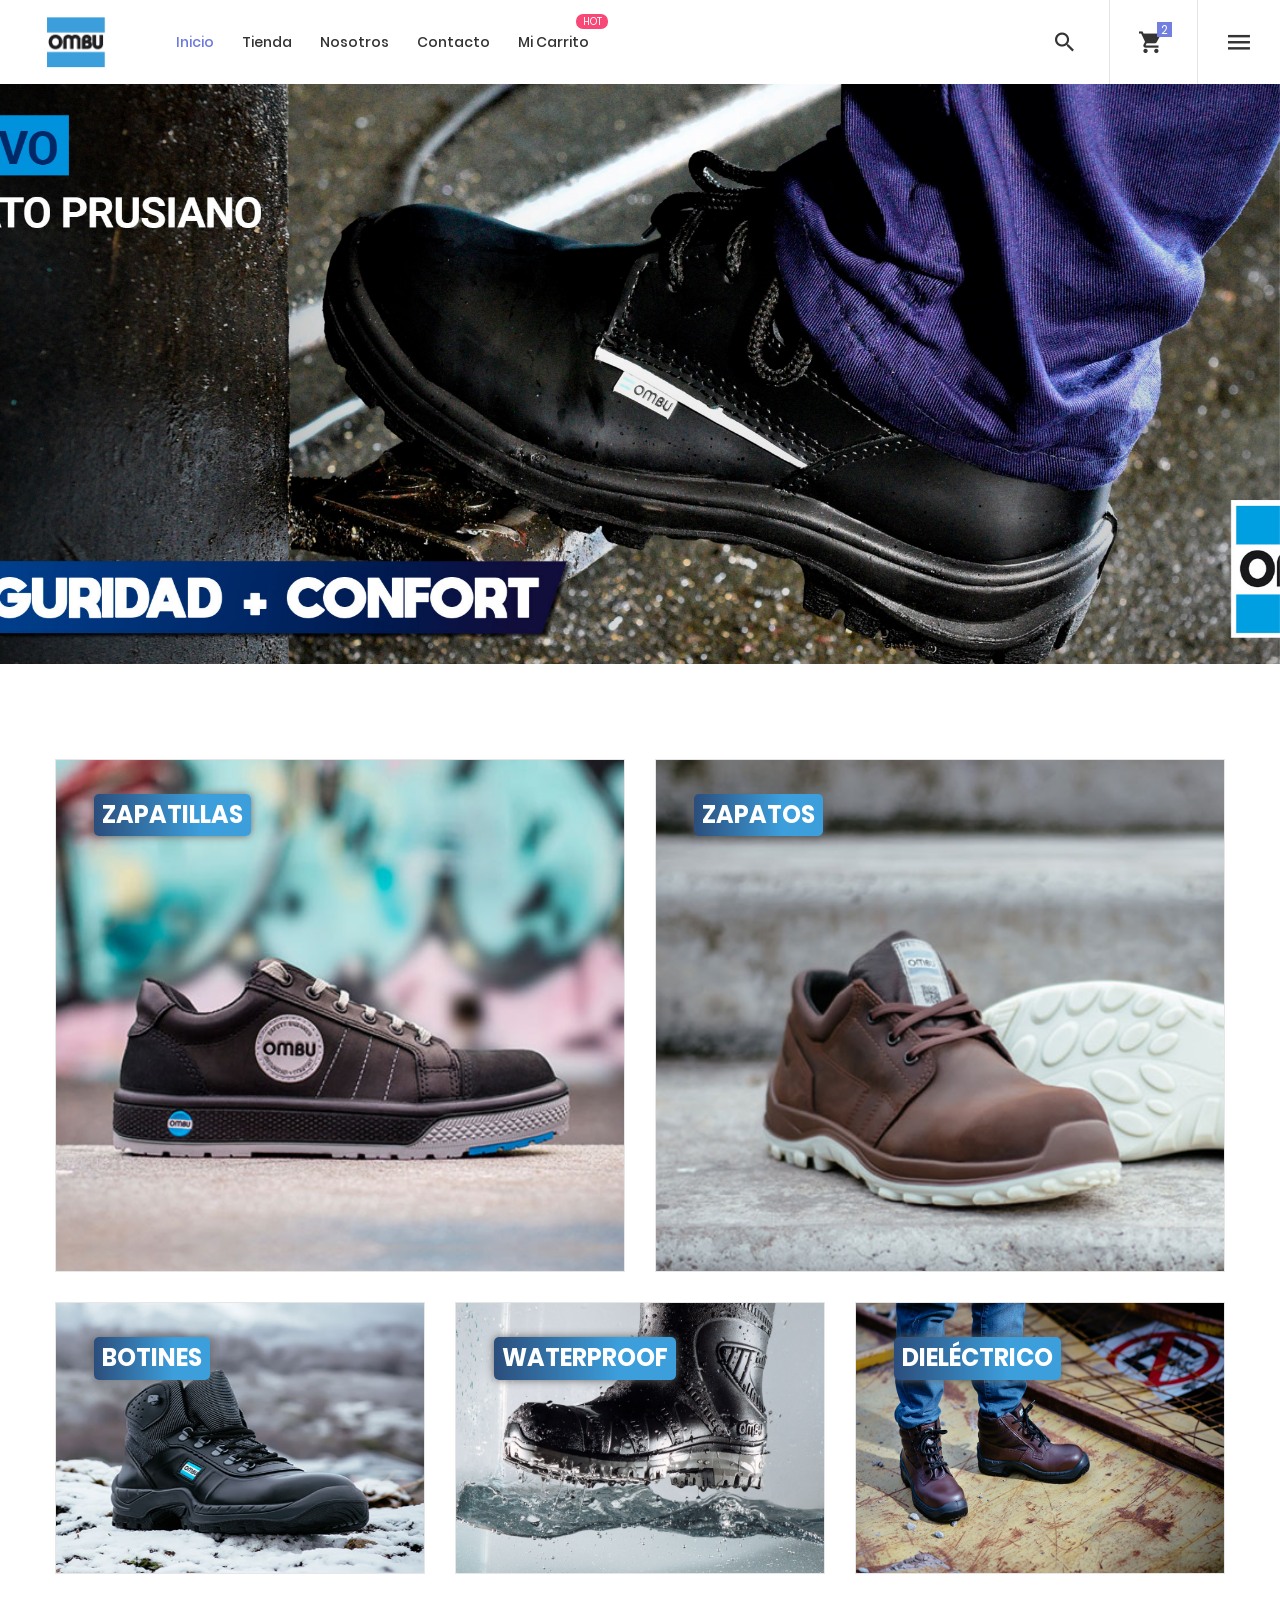
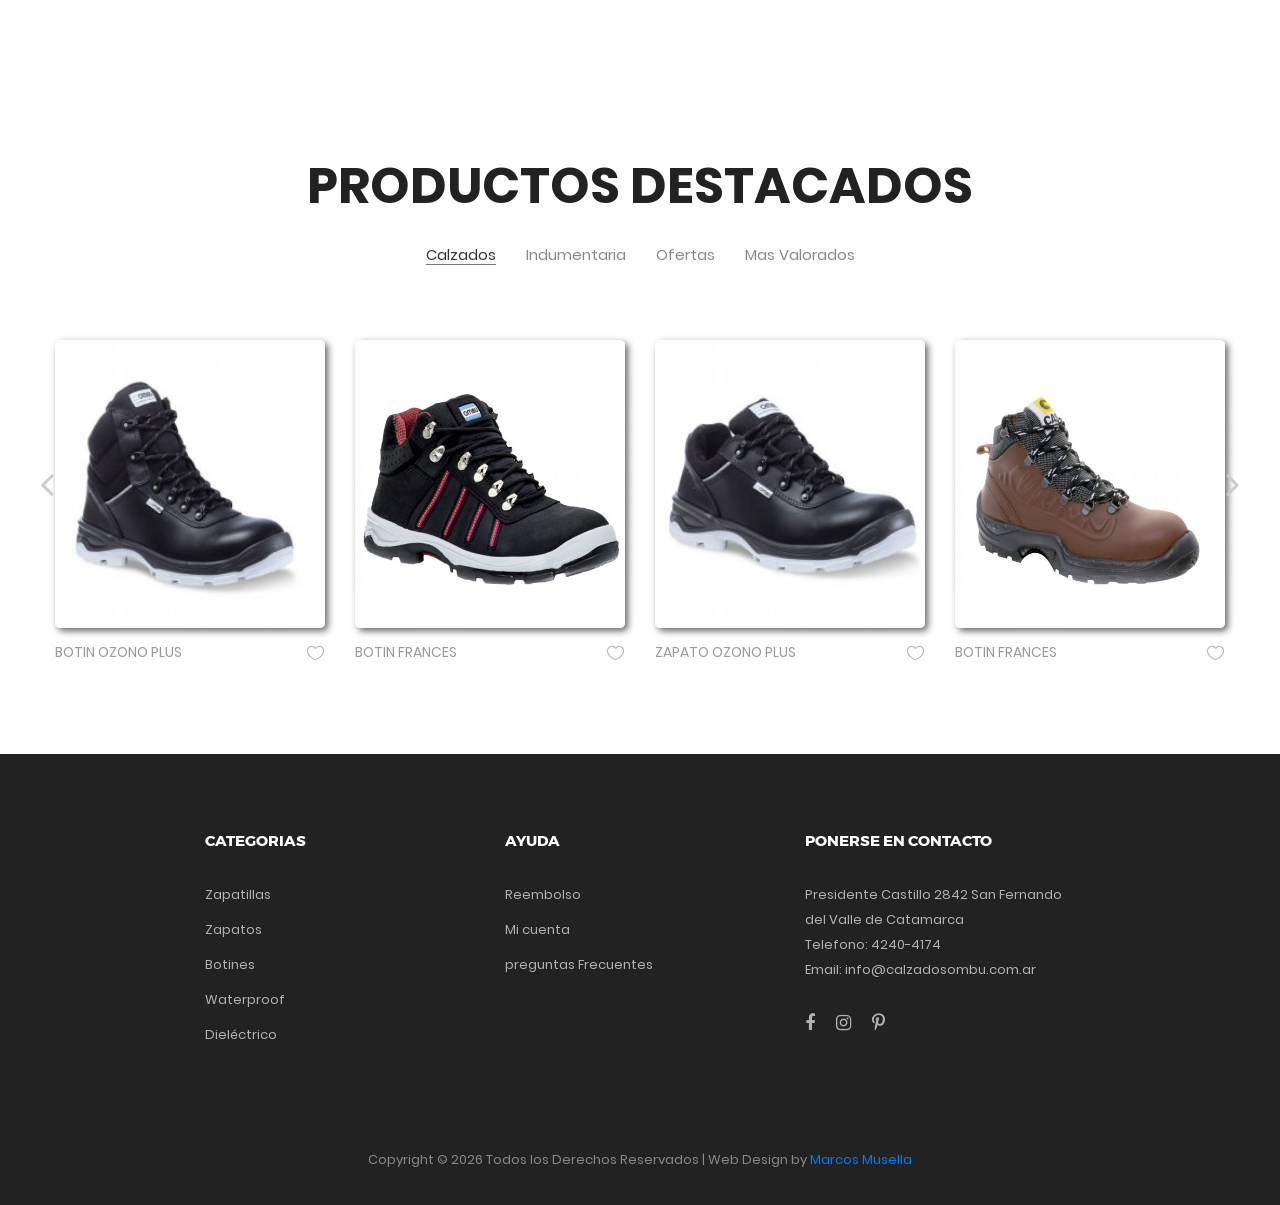
==== commit f40056bc: "cambie index" ====
--- a/index.html
+++ b/index.html
@@ -1,153 +1,132 @@
 <!DOCTYPE html>
-<html lang="en">
+<html lang="es">
+
 <head>
-	<title>Home</title>
+	<title>CONFECAT</title>
 	<meta charset="UTF-8">
 	<meta name="viewport" content="width=device-width, initial-scale=1">
-<!--===============================================================================================-->	
-	<link rel="icon" type="image/png" href="images/icons/favicon.png"/>
-<!--===============================================================================================-->
+	<!--===============================================================================================-->
+	<link rel="icon" type="image/png" href="images/icons/favicon.png" />
+	<!--===============================================================================================-->
 	<link rel="stylesheet" type="text/css" href="vendor/bootstrap/css/bootstrap.min.css">
-<!--===============================================================================================-->
+	<!--===============================================================================================-->
 	<link rel="stylesheet" type="text/css" href="fonts/font-awesome-4.7.0/css/font-awesome.min.css">
-<!--===============================================================================================-->
+	<!--===============================================================================================-->
 	<link rel="stylesheet" type="text/css" href="fonts/iconic/css/material-design-iconic-font.min.css">
-<!--===============================================================================================-->
+	<!--===============================================================================================-->
 	<link rel="stylesheet" type="text/css" href="fonts/linearicons-v1.0.0/icon-font.min.css">
-<!--===============================================================================================-->
+	<!--===============================================================================================-->
 	<link rel="stylesheet" type="text/css" href="vendor/animate/animate.css">
-<!--===============================================================================================-->	
+	<!--===============================================================================================-->
 	<link rel="stylesheet" type="text/css" href="vendor/css-hamburgers/hamburgers.min.css">
-<!--===============================================================================================-->
+	<!--===============================================================================================-->
 	<link rel="stylesheet" type="text/css" href="vendor/animsition/css/animsition.min.css">
-<!--===============================================================================================-->
+	<!--===============================================================================================-->
 	<link rel="stylesheet" type="text/css" href="vendor/select2/select2.min.css">
-<!--===============================================================================================-->	
+	<!--===============================================================================================-->
 	<link rel="stylesheet" type="text/css" href="vendor/daterangepicker/daterangepicker.css">
-<!--===============================================================================================-->
+	<!--===============================================================================================-->
 	<link rel="stylesheet" type="text/css" href="vendor/slick/slick.css">
-<!--===============================================================================================-->
+	<!--===============================================================================================-->
 	<link rel="stylesheet" type="text/css" href="vendor/MagnificPopup/magnific-popup.css">
-<!--===============================================================================================-->
+	<!--===============================================================================================-->
 	<link rel="stylesheet" type="text/css" href="vendor/perfect-scrollbar/perfect-scrollbar.css">
-<!--===============================================================================================-->
+	<!--===============================================================================================-->
 	<link rel="stylesheet" type="text/css" href="css/util.css">
 	<link rel="stylesheet" type="text/css" href="css/main.css">
-<!--===============================================================================================-->
+	<!--===============================================================================================-->
 </head>
+
 <body class="animsition">
-	
+
 	<!-- Header -->
-	<header>
+	<header class="header-v2">
 		<!-- Header desktop -->
-		<div class="container-menu-desktop">
-			<!-- Topbar -->
-			<div class="top-bar">
-				<div class="content-topbar flex-sb-m h-full container">
-					<div class="left-top-bar">
-						Free shipping for standard order over $100
-					</div>
-
-					<div class="right-top-bar flex-w h-full">
-						<a href="#" class="flex-c-m trans-04 p-lr-25">
-							Help & FAQs
-						</a>
-
-						<a href="#" class="flex-c-m trans-04 p-lr-25">
-							My Account
-						</a>
-
-						<a href="#" class="flex-c-m trans-04 p-lr-25">
-							EN
-						</a>
-
-						<a href="#" class="flex-c-m trans-04 p-lr-25">
-							USD
-						</a>
-					</div>
-				</div>
-			</div>
-
+		<div class="container-menu-desktop trans-03">
 			<div class="wrap-menu-desktop">
-				<nav class="limiter-menu-desktop container">
-					
-					<!-- Logo desktop -->		
+				<nav class="limiter-menu-desktop p-l-45">
+
+					<!-- Logo desktop -->
 					<a href="#" class="logo">
-						<img src="images/icons/logo-01.png" alt="IMG-LOGO">
+						<img src="images/icons/logo.png" alt="IMG-LOGO">
 					</a>
 
 					<!-- Menu desktop -->
 					<div class="menu-desktop">
 						<ul class="main-menu">
 							<li class="active-menu">
-								<a href="index.html">Home</a>
-								<ul class="sub-menu">
-									<li><a href="index.html">Homepage 1</a></li>
-									<li><a href="home-02.html">Homepage 2</a></li>
-									<li><a href="home-03.html">Homepage 3</a></li>
-								</ul>
+								<a href="index.html">Inicio</a>
+
 							</li>
 
 							<li>
-								<a href="product.html">Shop</a>
+								<a href="product.html">Tienda</a>
 							</li>
 
+							<!-- <li>
+								<a href="blog.html">Blog</a>
+							</li> -->
+
+							<li>
+								<a href="about.html">Nosotros</a>
+							</li>
+
+							<li>
+								<a href="contact.html">Contacto</a>
+							</li>
+
 							<li class="label1" data-label1="hot">
-								<a href="shoping-cart.html">Features</a>
-							</li>
-
-							<li>
-								<a href="blog.html">Blog</a>
-							</li>
-
-							<li>
-								<a href="about.html">About</a>
-							</li>
-
-							<li>
-								<a href="contact.html">Contact</a>
+								<a href="shoping-cart.html">Mi Carrito</a>
 							</li>
 						</ul>
-					</div>	
+					</div>
 
 					<!-- Icon header -->
-					<div class="wrap-icon-header flex-w flex-r-m">
-						<div class="icon-header-item cl2 hov-cl1 trans-04 p-l-22 p-r-11 js-show-modal-search">
-							<i class="zmdi zmdi-search"></i>
-						</div>
-
-						<div class="icon-header-item cl2 hov-cl1 trans-04 p-l-22 p-r-11 icon-header-noti js-show-cart" data-notify="2">
-							<i class="zmdi zmdi-shopping-cart"></i>
-						</div>
-
-						<a href="#" class="dis-block icon-header-item cl2 hov-cl1 trans-04 p-l-22 p-r-11 icon-header-noti" data-notify="0">
-							<i class="zmdi zmdi-favorite-outline"></i>
-						</a>
+					<div class="wrap-icon-header flex-w flex-r-m h-full">
+						<div class="flex-c-m h-full p-r-24">
+							<div class="icon-header-item cl2 hov-cl1 trans-04 p-lr-11 js-show-modal-search">
+								<i class="zmdi zmdi-search"></i>
+							</div>
+						</div>
+
+						<div class="flex-c-m h-full p-l-18 p-r-25 bor5">
+							<div class="icon-header-item cl2 hov-cl1 trans-04 p-lr-11 icon-header-noti js-show-cart"
+								data-notify="2">
+								<i class="zmdi zmdi-shopping-cart"></i>
+							</div>
+						</div>
+
+						<div class="flex-c-m h-full p-lr-19">
+							<div class="icon-header-item cl2 hov-cl1 trans-04 p-lr-11 js-show-sidebar">
+								<i class="zmdi zmdi-menu"></i>
+							</div>
+						</div>
 					</div>
 				</nav>
-			</div>	
+			</div>
 		</div>
 
 		<!-- Header Mobile -->
 		<div class="wrap-header-mobile">
-			<!-- Logo moblie -->		
+			<!-- Logo moblie -->
 			<div class="logo-mobile">
-				<a href="index.html"><img src="images/icons/logo-01.png" alt="IMG-LOGO"></a>
+				<a href="index.html"><img src="images/icons/logo.png" alt="IMG-LOGO"></a>
 			</div>
 
 			<!-- Icon header -->
-			<div class="wrap-icon-header flex-w flex-r-m m-r-15">
-				<div class="icon-header-item cl2 hov-cl1 trans-04 p-r-11 js-show-modal-search">
-					<i class="zmdi zmdi-search"></i>
-				</div>
-
-				<div class="icon-header-item cl2 hov-cl1 trans-04 p-r-11 p-l-10 icon-header-noti js-show-cart" data-notify="2">
-					<i class="zmdi zmdi-shopping-cart"></i>
-				</div>
-
-				<a href="#" class="dis-block icon-header-item cl2 hov-cl1 trans-04 p-r-11 p-l-10 icon-header-noti" data-notify="0">
-					<i class="zmdi zmdi-favorite-outline"></i>
-				</a>
+			<div class="wrap-icon-header flex-w flex-r-m h-full m-r-15">
+				<div class="flex-c-m h-full p-r-10">
+					<div class="icon-header-item cl2 hov-cl1 trans-04 p-lr-11 js-show-modal-search">
+						<i class="zmdi zmdi-search"></i>
+					</div>
+				</div>
+
+				<div class="flex-c-m h-full p-lr-10 bor5">
+					<div class="icon-header-item cl2 hov-cl1 trans-04 p-lr-11 icon-header-noti js-show-cart"
+						data-notify="2">
+						<i class="zmdi zmdi-shopping-cart"></i>
+					</div>
+				</div>
 			</div>
 
 			<!-- Button show menu -->
@@ -161,65 +140,37 @@
 
 		<!-- Menu Mobile -->
 		<div class="menu-mobile">
-			<ul class="topbar-mobile">
-				<li>
-					<div class="left-top-bar">
-						Free shipping for standard order over $100
-					</div>
-				</li>
-
-				<li>
-					<div class="right-top-bar flex-w h-full">
-						<a href="#" class="flex-c-m p-lr-10 trans-04">
-							Help & FAQs
-						</a>
-
-						<a href="#" class="flex-c-m p-lr-10 trans-04">
-							My Account
-						</a>
-
-						<a href="#" class="flex-c-m p-lr-10 trans-04">
-							EN
-						</a>
-
-						<a href="#" class="flex-c-m p-lr-10 trans-04">
-							USD
-						</a>
-					</div>
-				</li>
-			</ul>
-
 			<ul class="main-menu-m">
 				<li>
-					<a href="index.html">Home</a>
-					<ul class="sub-menu-m">
+					<a href="home-02.html">Inicio</a>
+					<!-- <ul class="sub-menu-m">
 						<li><a href="index.html">Homepage 1</a></li>
 						<li><a href="home-02.html">Homepage 2</a></li>
 						<li><a href="home-03.html">Homepage 3</a></li>
 					</ul>
 					<span class="arrow-main-menu-m">
 						<i class="fa fa-angle-right" aria-hidden="true"></i>
-					</span>
+					</span> -->
 				</li>
 
 				<li>
-					<a href="product.html">Shop</a>
+					<a href="product.html">Tienda</a>
 				</li>
 
+<!-- 				<li>
+					<a href="blog.html">Blog</a>
+				</li> -->
+
 				<li>
-					<a href="shoping-cart.html" class="label1 rs1" data-label1="hot">Features</a>
+					<a href="about.html">Nosotros</a>
 				</li>
 
 				<li>
-					<a href="blog.html">Blog</a>
+					<a href="contact.html">Contacto</a>
 				</li>
 
 				<li>
-					<a href="about.html">About</a>
-				</li>
-
-				<li>
-					<a href="contact.html">Contact</a>
+					<a href="shoping-cart.html" class="label1 rs1" data-label1="hot">Mi Carrito</a>
 				</li>
 			</ul>
 		</div>
@@ -241,6 +192,132 @@
 		</div>
 	</header>
 
+	<!-- Sidebar -->
+	<aside class="wrap-sidebar js-sidebar">
+		<div class="s-full js-hide-sidebar"></div>
+
+		<div class="sidebar flex-col-l p-t-22 p-b-25">
+			<div class="flex-r w-full p-b-30 p-r-27">
+				<div class="fs-35 lh-10 cl2 p-lr-5 pointer hov-cl1 trans-04 js-hide-sidebar">
+					<i class="zmdi zmdi-close"></i>
+				</div>
+			</div>
+
+			<div class="sidebar-content flex-w w-full p-lr-65 js-pscroll">
+				<ul class="sidebar-link w-full">
+					<!-- <li class="p-b-13">
+						<a href="index.html" class="stext-102 cl2 hov-cl1 trans-04">
+							Inicio
+						</a>
+					</li> -->
+					<!-- 
+					<li class="p-b-13">
+						<a href="#" class="stext-102 cl2 hov-cl1 trans-04">
+							Mi lista de deseos
+						</a>
+					</li> -->
+
+					<li class="p-b-13">
+						<a href="#" class="stext-102 cl2 hov-cl1 trans-04">
+							Mi Cuenta
+						</a>
+					</li>
+
+
+
+					<li class="p-b-13">
+						<a href="#" class="stext-102 cl2 hov-cl1 trans-04">
+							Reembolsos
+						</a>
+					</li>
+
+					<li class="p-b-13">
+						<a href="#" class="stext-102 cl2 hov-cl1 trans-04">
+							Ayuda y preguntas frecuentes
+						</a>
+					</li>
+				</ul>
+
+				<div class="sidebar-gallery w-full p-tb-30">
+					<span class="mtext-101 cl5">
+						@ confecat
+					</span>
+
+					<div class="flex-w flex-sb p-t-36 gallery-lb">
+						<!-- item gallery sidebar -->
+						<div class="wrap-item-gallery m-b-10">
+							<a class="item-gallery bg-img1" href="images/calzados/0KO0PK1-NEGRO_1.jpg" data-lightbox="gallery"
+								style="background-image: url('images/calzados/0KO0PK1-NEGRO_1.jpg');"></a>
+						</div>
+
+						<!-- item gallery sidebar -->
+						<div class="wrap-item-gallery m-b-10">
+							<a class="item-gallery bg-img1" href="images/calzados/0MC-01N0.jpg" data-lightbox="gallery"
+								style="background-image: url('images/calzados/0MC-01N0.jpg');"></a>
+						</div>
+
+						<!-- item gallery sidebar -->
+						<div class="wrap-item-gallery m-b-10">
+							<a class="item-gallery bg-img1" href="images/calzados/0VC-0IK1_2.jpg" data-lightbox="gallery"
+								style="background-image: url('images/calzados/0VC-0IK1_2.jpg');"></a>
+						</div>
+
+						<!-- item gallery sidebar -->
+						<div class="wrap-item-gallery m-b-10">
+							<a class="item-gallery bg-img1" href="images/calzados/0YO0TK6_1.jpg" data-lightbox="gallery"
+								style="background-image: url('images/calzados/0YO0TK6_1.jpg');"></a>
+						</div>
+
+						<!-- item gallery sidebar -->
+						<div class="wrap-item-gallery m-b-10">
+							<a class="item-gallery bg-img1" href="images/calzados/BOTIN-FRANCES_5.jpg" data-lightbox="gallery"
+								style="background-image: url('images/calzados/BOTIN-FRANCES_5.jpg');"></a>
+						</div>
+
+						<!-- item gallery sidebar -->
+						<div class="wrap-item-gallery m-b-10">
+							<a class="item-gallery bg-img1" href="images/calzados/BOTIN-OZONO-PLUS_1.jpg" data-lightbox="gallery"
+								style="background-image: url('images/calzados/BOTIN-OZONO-PLUS_1.jpg');"></a>
+						</div>
+
+						<!-- item gallery sidebar -->
+						<!-- <div class="wrap-item-gallery m-b-10">
+							<a class="item-gallery bg-img1" href="images/gallery-07.jpg" data-lightbox="gallery"
+								style="background-image: url('images/gallery-07.jpg');"></a>
+						</div> -->
+
+						<!-- item gallery sidebar -->
+						<!-- <div class="wrap-item-gallery m-b-10">
+							<a class="item-gallery bg-img1" href="images/gallery-08.jpg" data-lightbox="gallery"
+								style="background-image: url('images/gallery-08.jpg');"></a>
+						</div> -->
+
+						<!-- item gallery sidebar -->
+						<!-- <div class="wrap-item-gallery m-b-10">
+							<a class="item-gallery bg-img1" href="images/gallery-09.jpg" data-lightbox="gallery"
+								style="background-image: url('images/gallery-09.jpg');"></a>
+						</div> -->
+					</div>
+				</div>
+
+				<div class="sidebar-gallery w-full">
+					<span class="mtext-101 cl5">
+						Sobre Nosotros
+					</span>
+
+					<p class="stext-108 cl6 p-t-27">
+						Contamos con la más reciente y mejor tecnología alemana para la inyección de calzado. Líneas
+						robotizadas, con la capacidad de inyectar plantas en poliuretano/poliuretano,
+						poliuretano/caucho, caucho/caucho. Controles de procesos los cuales garantizan la mejor calidad
+						de nuestros productos. Tecnología aplicada no solo a la seguridad, sino también al confort del
+						usuario.
+					</p>
+				</div>
+			</div>
+		</div>
+	</aside>
+
+
 	<!-- Cart -->
 	<div class="wrap-header-cart js-panel-cart">
 		<div class="s-full js-hide-cart"></div>
@@ -248,77 +325,79 @@
 		<div class="header-cart flex-col-l p-l-65 p-r-25">
 			<div class="header-cart-title flex-w flex-sb-m p-b-8">
 				<span class="mtext-103 cl2">
-					Your Cart
+					Tu Carrito
 				</span>
 
 				<div class="fs-35 lh-10 cl2 p-lr-5 pointer hov-cl1 trans-04 js-hide-cart">
 					<i class="zmdi zmdi-close"></i>
 				</div>
 			</div>
-			
+
 			<div class="header-cart-content flex-w js-pscroll">
 				<ul class="header-cart-wrapitem w-full">
 					<li class="header-cart-item flex-w flex-t m-b-12">
 						<div class="header-cart-item-img">
-							<img src="images/item-cart-01.jpg" alt="IMG">
+							<img src="images/calzados/5.jpg" alt="IMG">
 						</div>
 
 						<div class="header-cart-item-txt p-t-8">
 							<a href="#" class="header-cart-item-name m-b-18 hov-cl1 trans-04">
-								White Shirt Pleat
+								Borcegui Mod OZONO PLUS C/P Plástica todo cuero
 							</a>
 
 							<span class="header-cart-item-info">
-								1 x $19.00
-							</span>
+								cantidad: 1
+
 						</div>
 					</li>
 
 					<li class="header-cart-item flex-w flex-t m-b-12">
 						<div class="header-cart-item-img">
-							<img src="images/item-cart-02.jpg" alt="IMG">
+							<img src="images/calzados/0KO0PK1-NEGRO_1.jpg" alt="IMG">
 						</div>
 
 						<div class="header-cart-item-txt p-t-8">
 							<a href="#" class="header-cart-item-name m-b-18 hov-cl1 trans-04">
-								Converse All Star
+								Botín KRYPTON C/P Acero
 							</a>
 
 							<span class="header-cart-item-info">
-								1 x $39.00
+								cantidad: 1
 							</span>
 						</div>
 					</li>
 
 					<li class="header-cart-item flex-w flex-t m-b-12">
 						<div class="header-cart-item-img">
-							<img src="images/item-cart-03.jpg" alt="IMG">
+							<img src="images/Indumentaria/RCA-0243-azulino.jpg" alt="IMG">
 						</div>
 
 						<div class="header-cart-item-txt p-t-8">
 							<a href="#" class="header-cart-item-name m-b-18 hov-cl1 trans-04">
-								Nixon Porter Leather
+								Camisa OMBU con reflectivos
 							</a>
 
 							<span class="header-cart-item-info">
-								1 x $17.00
+								Cantidad: 2
 							</span>
 						</div>
 					</li>
 				</ul>
-				
+
 				<div class="w-full">
 					<div class="header-cart-total w-full p-tb-40">
 						Total: $75.00
 					</div>
 
 					<div class="header-cart-buttons flex-w w-full">
-						<a href="shoping-cart.html" class="flex-c-m stext-101 cl0 size-107 bg3 bor2 hov-btn3 p-lr-15 trans-04 m-r-8 m-b-10">
-							View Cart
+						<a href="shoping-cart.html"
+							class="flex-c-m stext-101 cl0 size-107 bg3 bor2 hov-btn3 p-lr-15 trans-04 m-r-8 m-b-10">
+							Ver Carrito
 						</a>
 
-						<a href="shoping-cart.html" class="flex-c-m stext-101 cl0 size-107 bg3 bor2 hov-btn3 p-lr-15 trans-04 m-b-10">
-							Check Out
+						<a href="shoping-cart.html"
+							class="flex-c-m stext-101 cl0 size-107 bg3 bor2 hov-btn3 p-lr-15 trans-04 m-b-10">
+							Realizar Pedido
 						</a>
 					</div>
 				</div>
@@ -326,81 +405,87 @@
 		</div>
 	</div>
 
-		
+
 
 	<!-- Slider -->
 	<section class="section-slide">
-		<div class="wrap-slick1">
+		<div class="wrap-slick1 rs1-slick1">
 			<div class="slick1">
-				<div class="item-slick1" style="background-image: url(images/slide-01.jpg);">
+				<div class="item-slick1" style="background-image: url(images/banner-calzados-1.jpg);">
 					<div class="container h-full">
-						<div class="flex-col-l-m h-full p-t-100 p-b-30 respon5">
+						<!-- <div class="flex-col-l-m h-full  ">
 							<div class="layer-slick1 animated visible-false" data-appear="fadeInDown" data-delay="0">
-								<span class="ltext-101 cl2 respon2">
+								<span class="ltext-202  respon2 blanco">
+									Men Collection 2018
+								</span>
+							</div>
+
+							<div class="layer-slick1 animated visible-false" data-appear="fadeInUp" data-delay="800">
+								<h2 class="ltext-104  p-t-19 p-b-43 respon1 blanco">
+									New arrivals
+								</h2>
+							</div>
+
+							<div class="layer-slick1 animated visible-false" data-appear="zoomIn" data-delay="1600">
+								<a href="product.html"
+									class="flex-c-m stext-101 cl0 size-101 bg1 bor1 hov-btn1 p-lr-15 trans-04">
+									Shop Now
+								</a>
+							</div>
+						</div> -->
+					</div>
+				</div>
+
+				<div class="item-slick1" style="background-image: url(images/banner-calzados-2.jpg);">
+					<div class="container h-full">
+						<!-- <div class="flex-col-l-m h-full p-t-100 p-b-30">
+							<div class="layer-slick1 animated visible-false" data-appear="rollIn" data-delay="0">
+								<span class="ltext-202 blanco respon2">
+									Men New-Season
+								</span>
+							</div>
+
+							<div class="layer-slick1 animated visible-false" data-appear="lightSpeedIn"
+								data-delay="800">
+								<h2 class="ltext-104 blanco p-t-19 p-b-43 respon1">
+									Jackets & Coats
+								</h2>
+							</div>
+
+							<div class="layer-slick1 animated visible-false" data-appear="slideInUp" data-delay="1600">
+								<a href="product.html"
+									class="flex-c-m stext-101 cl0 size-101 bg1 bor1 hov-btn1 p-lr-15 trans-04">
+									Shop Now
+								</a>
+							</div>
+						</div> -->
+					</div>
+				</div>
+
+				<div class="item-slick1" style="background-image: url(images/banner-calzados-3.jpg);">
+					<div class="container h-full">
+						<!-- <div class="flex-col-l-m h-full p-t-100 p-b-30">
+							<div class="layer-slick1 animated visible-false" data-appear="rotateInDownLeft"
+								data-delay="0">
+								<span class="ltext-202 blanco respon2">
 									Women Collection 2018
 								</span>
 							</div>
-								
-							<div class="layer-slick1 animated visible-false" data-appear="fadeInUp" data-delay="800">
-								<h2 class="ltext-201 cl2 p-t-19 p-b-43 respon1">
+
+							<div class="layer-slick1 animated visible-false" data-appear="rotateInUpRight"
+								data-delay="800">
+								<h2 class="ltext-104 blanco p-t-19 p-b-43 respon1">
 									NEW SEASON
 								</h2>
 							</div>
-								
-							<div class="layer-slick1 animated visible-false" data-appear="zoomIn" data-delay="1600">
-								<a href="product.html" class="flex-c-m stext-101 cl0 size-101 bg1 bor1 hov-btn1 p-lr-15 trans-04">
+
+							<div class="layer-slick1 animated visible-false" data-appear="rotateIn" data-delay="1600">
+								<a href="product.html"
+									class="flex-c-m stext-101 cl0 size-101 bg1 bor1 hov-btn1 p-lr-15 trans-04">
 									Shop Now
 								</a>
 							</div>
-						</div>
-					</div>
-				</div>
-
-				<div class="item-slick1" style="background-image: url(images/slide-02.jpg);">
-					<div class="container h-full">
-						<div class="flex-col-l-m h-full p-t-100 p-b-30 respon5">
-							<div class="layer-slick1 animated visible-false" data-appear="rollIn" data-delay="0">
-								<span class="ltext-101 cl2 respon2">
-									Men New-Season
-								</span>
-							</div>
-								
-							<div class="layer-slick1 animated visible-false" data-appear="lightSpeedIn" data-delay="800">
-								<h2 class="ltext-201 cl2 p-t-19 p-b-43 respon1">
-									Jackets & Coats
-								</h2>
-							</div>
-								
-							<div class="layer-slick1 animated visible-false" data-appear="slideInUp" data-delay="1600">
-								<a href="product.html" class="flex-c-m stext-101 cl0 size-101 bg1 bor1 hov-btn1 p-lr-15 trans-04">
-									Shop Now
-								</a>
-							</div>
-						</div>
-					</div>
-				</div>
-
-				<div class="item-slick1" style="background-image: url(images/slide-03.jpg);">
-					<div class="container h-full">
-						<div class="flex-col-l-m h-full p-t-100 p-b-30 respon5">
-							<div class="layer-slick1 animated visible-false" data-appear="rotateInDownLeft" data-delay="0">
-								<span class="ltext-101 cl2 respon2">
-									Men Collection 2018
-								</span>
-							</div>
-								
-							<div class="layer-slick1 animated visible-false" data-appear="rotateInUpRight" data-delay="800">
-								<h2 class="ltext-201 cl2 p-t-19 p-b-43 respon1">
-									New arrivals
-								</h2>
-							</div>
-								
-							<div class="layer-slick1 animated visible-false" data-appear="rotateIn" data-delay="1600">
-								<a href="product.html" class="flex-c-m stext-101 cl0 size-101 bg1 bor1 hov-btn1 p-lr-15 trans-04">
-									Shop Now
-								</a>
-							</div>
-						</div>
+						</div> -->
 					</div>
 				</div>
 			</div>
@@ -409,78 +494,251 @@
 
 
 	<!-- Banner -->
-	<div class="sec-banner bg0 p-t-80 p-b-50">
+	<!-- <div class="sec-banner bg0 catalogohome">
+		<div class="flex-w flex-c-m">
+			<div class="size-202 m-lr-auto respon4"> -->
+	<!-- Block1 -->
+	<!-- <div class="block1 wrap-pic-w">
+					<img src="images/1.jpg" alt="IMG-BANNER">
+
+					<a href="product.html" class="block1-txt ab-t-l s-full flex-col-l-sb p-lr-38 p-tb-34 trans-03 respon3">
+						<div class="block1-txt-child1 flex-col-l">
+							<span class="block1-name ltext-102 trans-04 p-b-8 azul-pro">
+								ZAPATILLAS
+							</span>
+
+							
+						</div>
+
+						<div class="block1-txt-child2 p-b-4 trans-05">
+							<div class="block1-link stext-101 cl0 trans-09">
+								Comprar Ahora
+							</div>
+						</div>
+					</a>
+				</div>
+			</div> -->
+
+	<!-- <div class="size-202 m-lr-auto respon4 "> -->
+	<!-- Block1 -->
+	<!-- <div class="block1 wrap-pic-w">
+					<img src="images/2.jpg" alt="IMG-BANNER">
+
+					<a href="product.html" class="block1-txt ab-t-l s-full flex-col-l-sb p-lr-38 p-tb-34 trans-03 respon3">
+						<div class="block1-txt-child1 flex-col-l">
+							<span class="block1-name ltext-102 trans-04 p-b-8 azul-pro">
+								ZAPATOS
+							</span>
+
+							
+						</div>
+
+						<div class="block1-txt-child2 p-b-4 trans-05">
+							<div class="block1-link stext-101 cl0 trans-09">
+								Comprar Ahora
+							</div>
+						</div>
+					</a>
+				</div>
+			</div> -->
+
+	<!-- <div class="size-202 m-lr-auto respon4"> -->
+	<!-- Block1 -->
+	<!-- <div class="block1 wrap-pic-w">
+					<img src="images/3.jpg" alt="IMG-BANNER">
+
+					<a href="product.html" class="block1-txt ab-t-l s-full flex-col-l-sb p-lr-38 p-tb-34 trans-03 respon3">
+						<div class="block1-txt-child1 flex-col-l">
+							<span class="block1-name ltext-102 trans-04 p-b-8 azul-pro">
+								BOTINES
+							</span>
+
+						</div>
+
+						<div class="block1-txt-child2 p-b-4 trans-05">
+							<div class="block1-link stext-101 cl0 trans-09 ">
+								Comprar Ahora
+							</div>
+						</div>
+					</a>
+				</div>
+			</div>
+
+			<div class="size-202 m-lr-auto respon4 width-100"> -->
+	<!-- Block1 -->
+	<!-- <div class="block1 wrap-pic-w">
+					<img src="images/1 (1).jpg" alt="IMG-BANNER">
+
+					<a href="product.html" class="block1-txt ab-t-l s-full flex-col-l-sb p-lr-38 p-tb-34 trans-03 respon3">
+						<div class="block1-txt-child1 flex-col-l">
+							<span class="block1-name ltext-102 trans-04 p-b-8 azul-pro">
+								WATERPROOF
+							</span>
+
+						</div>
+
+						<div class="block1-txt-child2 p-b-4 trans-05">
+							<div class="block1-link stext-101 cl0 trans-09">
+								Comprar Ahora
+							</div>
+						</div>
+					</a>
+				</div>
+			</div>
+
+			<div class="size-202 m-lr-auto respon4 w-50"> -->
+	<!-- Block1 -->
+	<!-- <div class="block1 wrap-pic-w">
+					<img src="images/2 (1).jpg" alt="IMG-BANNER">
+
+					<a href="product.html" class="block1-txt ab-t-l s-full flex-col-l-sb p-lr-38 p-tb-34 trans-03 respon3">
+						<div class="block1-txt-child1 flex-col-l">
+							<span class="block1-name ltext-102 trans-04 p-b-8 azul-pro">
+								DIELÉCTRICO
+							</span>
+
+							
+						</div>
+
+						<div class="block1-txt-child2 p-b-4 trans-05">
+							<div class="block1-link stext-101 cl0 trans-09">
+								Comprar Ahora
+							</div>
+						</div>
+					</a>
+				</div>
+			</div>
+		</div>
+	</div> -->
+
+
+
+
+
+
+
+
+
+
+
+
+	<div class="sec-banner bg0 p-t-95 p-b-55">
 		<div class="container">
 			<div class="row">
-				<div class="col-md-6 col-xl-4 p-b-30 m-lr-auto">
+				<div class="col-md-6 p-b-30 m-lr-auto">
 					<!-- Block1 -->
 					<div class="block1 wrap-pic-w">
-						<img src="images/banner-01.jpg" alt="IMG-BANNER">
-
-						<a href="product.html" class="block1-txt ab-t-l s-full flex-col-l-sb p-lr-38 p-tb-34 trans-03 respon3">
+						<img src="images/1.jpg" alt="IMG-BANNER">
+
+						<a href="product.html"
+							class="block1-txt ab-t-l s-full flex-col-l-sb p-lr-38 p-tb-34 trans-03 respon3">
 							<div class="block1-txt-child1 flex-col-l">
-								<span class="block1-name ltext-102 trans-04 p-b-8">
-									Women
+								<span class="block1-name ltext-102 trans-04 p-b-8 azul-pro">
+									ZAPATILLAS
 								</span>
 
-								<span class="block1-info stext-102 trans-04">
-									Spring 2018
-								</span>
+
 							</div>
 
 							<div class="block1-txt-child2 p-b-4 trans-05">
 								<div class="block1-link stext-101 cl0 trans-09">
-									Shop Now
+									Comprar Ahora
 								</div>
 							</div>
 						</a>
 					</div>
 				</div>
 
-				<div class="col-md-6 col-xl-4 p-b-30 m-lr-auto">
+				<div class="col-md-6 p-b-30 m-lr-auto">
 					<!-- Block1 -->
 					<div class="block1 wrap-pic-w">
-						<img src="images/banner-02.jpg" alt="IMG-BANNER">
-
-						<a href="product.html" class="block1-txt ab-t-l s-full flex-col-l-sb p-lr-38 p-tb-34 trans-03 respon3">
+						<img src="images/2.jpg" alt="IMG-BANNER">
+
+						<a href="product.html"
+							class="block1-txt ab-t-l s-full flex-col-l-sb p-lr-38 p-tb-34 trans-03 respon3">
 							<div class="block1-txt-child1 flex-col-l">
-								<span class="block1-name ltext-102 trans-04 p-b-8">
-									Men
+								<span class="block1-name ltext-102 trans-04 p-b-8 azul-pro">
+									ZAPATOS
 								</span>
 
-								<span class="block1-info stext-102 trans-04">
-									Spring 2018
-								</span>
+
 							</div>
 
 							<div class="block1-txt-child2 p-b-4 trans-05">
 								<div class="block1-link stext-101 cl0 trans-09">
-									Shop Now
+									Comprar Ahora
 								</div>
 							</div>
 						</a>
 					</div>
 				</div>
 
-				<div class="col-md-6 col-xl-4 p-b-30 m-lr-auto">
+				<div class="col-md-6 col-lg-4 p-b-30 m-lr-auto">
 					<!-- Block1 -->
 					<div class="block1 wrap-pic-w">
-						<img src="images/banner-03.jpg" alt="IMG-BANNER">
-
-						<a href="product.html" class="block1-txt ab-t-l s-full flex-col-l-sb p-lr-38 p-tb-34 trans-03 respon3">
+						<img class="block-img" src="images/3.jpg" alt="IMG-BANNER">
+
+						<a href="product.html"
+							class="block1-txt ab-t-l s-full flex-col-l-sb p-lr-38 p-tb-34 trans-03 respon3">
 							<div class="block1-txt-child1 flex-col-l">
-								<span class="block1-name ltext-102 trans-04 p-b-8">
-									Accessories
+								<span class="block1-name ltext-102 trans-04 p-b-8 azul-pro">
+									BOTINES
 								</span>
 
-								<span class="block1-info stext-102 trans-04">
-									New Trend
-								</span>
+
 							</div>
 
 							<div class="block1-txt-child2 p-b-4 trans-05">
 								<div class="block1-link stext-101 cl0 trans-09">
-									Shop Now
+									Comprar Ahora
+								</div>
+							</div>
+						</a>
+					</div>
+				</div>
+
+				<div class="col-md-6 col-lg-4 p-b-30 m-lr-auto">
+					<!-- Block1 -->
+					<div class="block1 wrap-pic-w">
+						<img class="block-img" src="images/1 (1).jpg" alt="IMG-BANNER">
+
+						<a href="product.html"
+							class="block1-txt ab-t-l s-full flex-col-l-sb p-lr-38 p-tb-34 trans-03 respon3">
+							<div class="block1-txt-child1 flex-col-l">
+								<span class="block1-name ltext-102 trans-04 p-b-8 azul-pro">
+									WATERPROOF
+								</span>
+
+
+							</div>
+
+							<div class="block1-txt-child2 p-b-4 trans-05">
+								<div class="block1-link stext-101 cl0 trans-09">
+									Comprar Ahora
+								</div>
+							</div>
+						</a>
+					</div>
+				</div>
+
+				<div class="col-md-6 col-lg-4 p-b-30 m-lr-auto">
+					<!-- Block1 -->
+					<div class="block1 wrap-pic-w">
+						<img class="block-img" src="images/2 (1).jpg" alt="IMG-BANNER">
+
+						<a href="product.html"
+							class="block1-txt ab-t-l s-full flex-col-l-sb p-lr-38 p-tb-34 trans-03 respon3">
+							<div class="block1-txt-child1 flex-col-l">
+								<span class="block1-name ltext-102 trans-04 p-b-8 azul-pro">
+									DIELÉCTRICO
+								</span>
+
+
+							</div>
+
+							<div class="block1-txt-child2 p-b-4 trans-05">
+								<div class="block1-link stext-101 cl0 trans-09">
+									Comprar Ahora
 								</div>
 							</div>
 						</a>
@@ -491,812 +749,1468 @@
 	</div>
 
 
+
+
+
+
+
+
+
+
+
+
 	<!-- Product -->
-	<section class="bg0 p-t-23 p-b-140">
+	<section class="sec-product bg0 p-t-100 p-b-50">
 		<div class="container">
-			<div class="p-b-10">
-				<h3 class="ltext-103 cl5">
-					Product Overview
+			<div class="p-b-32">
+				<h3 class="ltext-105 cl5 txt-center respon1">
+					PRODUCTOS DESTACADOS
 				</h3>
 			</div>
 
-			<div class="flex-w flex-sb-m p-b-52">
-				<div class="flex-w flex-l-m filter-tope-group m-tb-10">
-					<button class="stext-106 cl6 hov1 bor3 trans-04 m-r-32 m-tb-5 how-active1" data-filter="*">
-						All Products
-					</button>
-
-					<button class="stext-106 cl6 hov1 bor3 trans-04 m-r-32 m-tb-5" data-filter=".women">
-						Women
-					</button>
-
-					<button class="stext-106 cl6 hov1 bor3 trans-04 m-r-32 m-tb-5" data-filter=".men">
-						Men
-					</button>
-
-					<button class="stext-106 cl6 hov1 bor3 trans-04 m-r-32 m-tb-5" data-filter=".bag">
-						Bag
-					</button>
-
-					<button class="stext-106 cl6 hov1 bor3 trans-04 m-r-32 m-tb-5" data-filter=".shoes">
-						Shoes
-					</button>
-
-					<button class="stext-106 cl6 hov1 bor3 trans-04 m-r-32 m-tb-5" data-filter=".watches">
-						Watches
-					</button>
-				</div>
-
-				<div class="flex-w flex-c-m m-tb-10">
-					<div class="flex-c-m stext-106 cl6 size-104 bor4 pointer hov-btn3 trans-04 m-r-8 m-tb-4 js-show-filter">
-						<i class="icon-filter cl2 m-r-6 fs-15 trans-04 zmdi zmdi-filter-list"></i>
-						<i class="icon-close-filter cl2 m-r-6 fs-15 trans-04 zmdi zmdi-close dis-none"></i>
-						 Filter
+			<!-- Tab01 -->
+			<div class="tab01">
+				<!-- Nav tabs -->
+				<ul class="nav nav-tabs" role="tablist">
+					<li class="nav-item p-b-10">
+						<a class="nav-link active" data-toggle="tab" href="#best-seller" role="tab">Calzados</a>
+					</li>
+
+					<li class="nav-item p-b-10">
+						<a class="nav-link" data-toggle="tab" href="#featured" role="tab">Indumentaria</a>
+					</li>
+
+					<li class="nav-item p-b-10">
+						<a class="nav-link" data-toggle="tab" href="#best-seller" role="tab">Ofertas</a>
+					</li>
+
+					<li class="nav-item p-b-10">
+						<a class="nav-link" data-toggle="tab" href="#featured" role="tab">Mas Valorados</a>
+					</li>
+				</ul>
+
+				<!-- Tab panes -->
+				<div class="tab-content p-t-50">
+					<!-- - -->
+					<div class="tab-pane fade show active" id="best-seller" role="tabpanel">
+						<!-- Slide2 -->
+						<div class="wrap-slick2">
+							<div class="slick2">
+								<div class="item-slick2 p-l-15 p-r-15 p-t-15 p-b-15">
+									<!-- Block2 -->
+									<div class="block2">
+										<div class="block2-pic hov-img0">
+											<img src="images/calzados/BOTIN-OZONO-PLUS_1.jpg" alt="IMG-PRODUCT">
+
+											<a href="#"
+												class="block2-btn flex-c-m stext-103 cl2 size-102 bg0 bor2 hov-btn1 p-lr-15 trans-04 js-show-modal1">
+												Vista Rapida
+											</a>
+										</div>
+
+										<div class="block2-txt flex-w flex-t p-t-14">
+											<div class="block2-txt-child1 flex-col-l ">
+												<a href="product-detail.html"
+													class="stext-104 cl4 hov-cl1 trans-04 js-name-b2 p-b-6">
+													BOTIN OZONO PLUS
+												</a>
+
+												<!-- <span class="stext-105 cl3">
+													$16.64
+												</span> -->
+											</div>
+
+											<div class="block2-txt-child2 flex-r p-t-3">
+												<a href="#" class="btn-addwish-b2 dis-block pos-relative js-addwish-b2">
+													<img class="icon-heart1 dis-block trans-04"
+														src="images/icons/icon-heart-01.png" alt="ICON">
+													<img class="icon-heart2 dis-block trans-04 ab-t-l"
+														src="images/icons/icon-heart-02.png" alt="ICON">
+												</a>
+											</div>
+										</div>
+									</div>
+								</div>
+
+								<div class="item-slick2 p-l-15 p-r-15 p-t-15 p-b-15">
+									<!-- Block2 -->
+									<div class="block2">
+										<div class="block2-pic hov-img0">
+											<img src="images/calzados/0KO0PK1-NEGRO_1.jpg" alt="IMG-PRODUCT">
+
+											<a href="#"
+												class="block2-btn flex-c-m stext-103 cl2 size-102 bg0 bor2 hov-btn1 p-lr-15 trans-04 js-show-modal1">
+												Vista Rapida
+											</a>
+										</div>
+
+										<div class="block2-txt flex-w flex-t p-t-14">
+											<div class="block2-txt-child1 flex-col-l ">
+												<a href="product-detail.html"
+													class="stext-104 cl4 hov-cl1 trans-04 js-name-b2 p-b-6">
+													BOTIN FRANCES
+												</a>
+
+												<!-- <span class="stext-105 cl3">
+													$35.31
+												</span> -->
+											</div>
+
+											<div class="block2-txt-child2 flex-r p-t-3">
+												<a href="#" class="btn-addwish-b2 dis-block pos-relative js-addwish-b2">
+													<img class="icon-heart1 dis-block trans-04"
+														src="images/icons/icon-heart-01.png" alt="ICON">
+													<img class="icon-heart2 dis-block trans-04 ab-t-l"
+														src="images/icons/icon-heart-02.png" alt="ICON">
+												</a>
+											</div>
+										</div>
+									</div>
+								</div>
+
+								<div class="item-slick2 p-l-15 p-r-15 p-t-15 p-b-15">
+									<!-- Block2 -->
+									<div class="block2">
+										<div class="block2-pic hov-img0">
+											<img src="images/calzados/ZAPATO-OZONO-PLUS.jpg" alt="IMG-PRODUCT">
+
+											<a href="#"
+												class="block2-btn flex-c-m stext-103 cl2 size-102 bg0 bor2 hov-btn1 p-lr-15 trans-04 js-show-modal1">
+												VISTA RAPIDA
+											</a>
+										</div>
+
+										<div class="block2-txt flex-w flex-t p-t-14">
+											<div class="block2-txt-child1 flex-col-l ">
+												<a href="product-detail.html"
+													class="stext-104 cl4 hov-cl1 trans-04 js-name-b2 p-b-6">
+													ZAPATO OZONO PLUS
+												</a>
+												<!-- 
+												<span class="stext-105 cl3">
+													$25.50
+												</span> -->
+											</div>
+
+											<div class="block2-txt-child2 flex-r p-t-3">
+												<a href="#" class="btn-addwish-b2 dis-block pos-relative js-addwish-b2">
+													<img class="icon-heart1 dis-block trans-04"
+														src="images/icons/icon-heart-01.png" alt="ICON">
+													<img class="icon-heart2 dis-block trans-04 ab-t-l"
+														src="images/icons/icon-heart-02.png" alt="ICON">
+												</a>
+											</div>
+										</div>
+									</div>
+								</div>
+
+								<div class="item-slick2 p-l-15 p-r-15 p-t-15 p-b-15">
+									<!-- Block2 -->
+									<div class="block2">
+										<div class="block2-pic hov-img0">
+											<img src="images/calzados/0MC-01N0.jpg" alt="IMG-PRODUCT">
+
+											<a href="#"
+												class="block2-btn flex-c-m stext-103 cl2 size-102 bg0 bor2 hov-btn1 p-lr-15 trans-04 js-show-modal1">
+												Vista Rapida
+											</a>
+										</div>
+
+										<div class="block2-txt flex-w flex-t p-t-14">
+											<div class="block2-txt-child1 flex-col-l ">
+												<a href="product-detail.html"
+													class="stext-104 cl4 hov-cl1 trans-04 js-name-b2 p-b-6">
+													BOTIN FRANCES
+												</a>
+												<!-- 
+												<span class="stext-105 cl3">
+													$75.00
+												</span> -->
+											</div>
+
+											<div class="block2-txt-child2 flex-r p-t-3">
+												<a href="#" class="btn-addwish-b2 dis-block pos-relative js-addwish-b2">
+													<img class="icon-heart1 dis-block trans-04"
+														src="images/icons/icon-heart-01.png" alt="ICON">
+													<img class="icon-heart2 dis-block trans-04 ab-t-l"
+														src="images/icons/icon-heart-02.png" alt="ICON">
+												</a>
+											</div>
+										</div>
+									</div>
+								</div>
+
+								<div class="item-slick2 p-l-15 p-r-15 p-t-15 p-b-15">
+									<!-- Block2 -->
+									<div class="block2">
+										<div class="block2-pic hov-img0">
+											<img src="images/calzados/0MC-01N0.jpg" alt="IMG-PRODUCT">
+
+											<a href="#"
+												class="block2-btn flex-c-m stext-103 cl2 size-102 bg0 bor2 hov-btn1 p-lr-15 trans-04 js-show-modal1">
+												Vista Rapida
+											</a>
+										</div>
+
+										<div class="block2-txt flex-w flex-t p-t-14">
+											<div class="block2-txt-child1 flex-col-l ">
+												<a href="product-detail.html"
+													class="stext-104 cl4 hov-cl1 trans-04 js-name-b2 p-b-6">
+													BOTINES NEGRO
+												</a>
+
+												<!-- <span class="stext-105 cl3">
+													$34.75
+												</span> -->
+											</div>
+
+											<div class="block2-txt-child2 flex-r p-t-3">
+												<a href="#" class="btn-addwish-b2 dis-block pos-relative js-addwish-b2">
+													<img class="icon-heart1 dis-block trans-04"
+														src="images/icons/icon-heart-01.png" alt="ICON">
+													<img class="icon-heart2 dis-block trans-04 ab-t-l"
+														src="images/icons/icon-heart-02.png" alt="ICON">
+												</a>
+											</div>
+										</div>
+									</div>
+								</div>
+
+								<div class="item-slick2 p-l-15 p-r-15 p-t-15 p-b-15">
+									<!-- Block2 -->
+									<div class="block2">
+										<div class="block2-pic hov-img0">
+											<img src="images/calzados/0VC-0IK1_2.jpg" alt="IMG-PRODUCT">
+
+											<a href="#"
+												class="block2-btn flex-c-m stext-103 cl2 size-102 bg0 bor2 hov-btn1 p-lr-15 trans-04 js-show-modal1">
+												Vista Rapida
+											</a>
+										</div>
+
+										<div class="block2-txt flex-w flex-t p-t-14">
+											<div class="block2-txt-child1 flex-col-l ">
+												<a href="product-detail.html"
+													class="stext-104 cl4 hov-cl1 trans-04 js-name-b2 p-b-6">
+													BOTINES NEGRO
+												</a>
+
+												<!-- <span class="stext-105 cl3">
+													$93.20
+												</span> -->
+											</div>
+
+											<div class="block2-txt-child2 flex-r p-t-3">
+												<a href="#" class="btn-addwish-b2 dis-block pos-relative js-addwish-b2">
+													<img class="icon-heart1 dis-block trans-04"
+														src="images/icons/icon-heart-01.png" alt="ICON">
+													<img class="icon-heart2 dis-block trans-04 ab-t-l"
+														src="images/icons/icon-heart-02.png" alt="ICON">
+												</a>
+											</div>
+										</div>
+									</div>
+								</div>
+
+								<div class="item-slick2 p-l-15 p-r-15 p-t-15 p-b-15">
+									<!-- Block2 -->
+									<div class="block2">
+										<div class="block2-pic hov-img0">
+											<img src="images/calzados/0YO0TK6_1.jpg" alt="IMG-PRODUCT">
+
+											<a href="#"
+												class="block2-btn flex-c-m stext-103 cl2 size-102 bg0 bor2 hov-btn1 p-lr-15 trans-04 js-show-modal1">
+												Vista Rapida
+											</a>
+										</div>
+
+										<div class="block2-txt flex-w flex-t p-t-14">
+											<div class="block2-txt-child1 flex-col-l ">
+												<a href="product-detail.html"
+													class="stext-104 cl4 hov-cl1 trans-04 js-name-b2 p-b-6">
+													BOTINES NEGRO
+												</a>
+
+												<!-- <span class="stext-105 cl3">
+													$52.66
+												</span> -->
+											</div>
+
+											<div class="block2-txt-child2 flex-r p-t-3">
+												<a href="#" class="btn-addwish-b2 dis-block pos-relative js-addwish-b2">
+													<img class="icon-heart1 dis-block trans-04"
+														src="images/icons/icon-heart-01.png" alt="ICON">
+													<img class="icon-heart2 dis-block trans-04 ab-t-l"
+														src="images/icons/icon-heart-02.png" alt="ICON">
+												</a>
+											</div>
+										</div>
+									</div>
+								</div>
+
+								<div class="item-slick2 p-l-15 p-r-15 p-t-15 p-b-15">
+									<!-- Block2 -->
+									<div class="block2">
+										<div class="block2-pic hov-img0">
+											<img src="images/calzados/BOTIN-FRANCES_5.jpg" alt="IMG-PRODUCT">
+
+											<a href="#"
+												class="block2-btn flex-c-m stext-103 cl2 size-102 bg0 bor2 hov-btn1 p-lr-15 trans-04 js-show-modal1">
+												Vista Rapida
+											</a>
+										</div>
+
+										<div class="block2-txt flex-w flex-t p-t-14">
+											<div class="block2-txt-child1 flex-col-l ">
+												<a href="product-detail.html"
+													class="stext-104 cl4 hov-cl1 trans-04 js-name-b2 p-b-6">
+													BOTIN FRANCES
+												</a>
+
+												<span class="stext-105 cl3">
+													$18.96
+												</span>
+											</div>
+
+											<div class="block2-txt-child2 flex-r p-t-3">
+												<a href="#" class="btn-addwish-b2 dis-block pos-relative js-addwish-b2">
+													<img class="icon-heart1 dis-block trans-04"
+														src="images/icons/icon-heart-01.png" alt="ICON">
+													<img class="icon-heart2 dis-block trans-04 ab-t-l"
+														src="images/icons/icon-heart-02.png" alt="ICON">
+												</a>
+											</div>
+										</div>
+									</div>
+								</div>
+							</div>
+						</div>
 					</div>
 
-					<div class="flex-c-m stext-106 cl6 size-105 bor4 pointer hov-btn3 trans-04 m-tb-4 js-show-search">
-						<i class="icon-search cl2 m-r-6 fs-15 trans-04 zmdi zmdi-search"></i>
-						<i class="icon-close-search cl2 m-r-6 fs-15 trans-04 zmdi zmdi-close dis-none"></i>
-						Search
+					<!-- - -->
+					<div class="tab-pane fade" id="featured" role="tabpanel">
+						<!-- Slide2 -->
+						<div class="wrap-slick2">
+							<div class="slick2">
+								<div class="item-slick2 p-l-15 p-r-15 p-t-15 p-b-15">
+									<!-- Block2 -->
+									<div class="block2">
+										<div class="block2-pic hov-img0">
+											<img src="images/Indumentaria/1b.jpg" alt="IMG-PRODUCT">
+
+											<a href="#"
+												class="block2-btn flex-c-m stext-103 cl2 size-102 bg0 bor2 hov-btn1 p-lr-15 trans-04 js-show-modal1">
+												Vista Rapida
+											</a>
+										</div>
+
+										<div class="block2-txt flex-w flex-t p-t-14">
+											<div class="block2-txt-child1 flex-col-l ">
+												<a href="product-detail.html"
+													class="stext-104 cl4 hov-cl1 trans-04 js-name-b2 p-b-6">
+													Camisa azul
+												</a>
+												<!-- 
+												<span class="stext-105 cl3">
+													$75.00
+												</span> -->
+											</div>
+
+											<div class="block2-txt-child2 flex-r p-t-3">
+												<a href="#" class="btn-addwish-b2 dis-block pos-relative js-addwish-b2">
+													<img class="icon-heart1 dis-block trans-04"
+														src="images/icons/icon-heart-01.png" alt="ICON">
+													<img class="icon-heart2 dis-block trans-04 ab-t-l"
+														src="images/icons/icon-heart-02.png" alt="ICON">
+												</a>
+											</div>
+										</div>
+									</div>
+								</div>
+
+								<div class="item-slick2 p-l-15 p-r-15 p-t-15 p-b-15">
+									<!-- Block2 -->
+									<div class="block2">
+										<div class="block2-pic hov-img0">
+											<img src="images/Indumentaria/1b.jpg" alt="IMG-PRODUCT">
+
+											<a href="#"
+												class="block2-btn flex-c-m stext-103 cl2 size-102 bg0 bor2 hov-btn1 p-lr-15 trans-04 js-show-modal1">
+												Vista Rapida
+											</a>
+										</div>
+
+										<div class="block2-txt flex-w flex-t p-t-14">
+											<div class="block2-txt-child1 flex-col-l ">
+												<a href="product-detail.html"
+													class="stext-104 cl4 hov-cl1 trans-04 js-name-b2 p-b-6">
+													Camisa azul
+												</a>
+												<!-- 
+												<span class="stext-105 cl3">
+													$75.00
+												</span> -->
+											</div>
+
+											<div class="block2-txt-child2 flex-r p-t-3">
+												<a href="#" class="btn-addwish-b2 dis-block pos-relative js-addwish-b2">
+													<img class="icon-heart1 dis-block trans-04"
+														src="images/icons/icon-heart-01.png" alt="ICON">
+													<img class="icon-heart2 dis-block trans-04 ab-t-l"
+														src="images/icons/icon-heart-02.png" alt="ICON">
+												</a>
+											</div>
+										</div>
+									</div>
+								</div>
+
+								<div class="item-slick2 p-l-15 p-r-15 p-t-15 p-b-15">
+									<!-- Block2 -->
+									<div class="block2">
+										<div class="block2-pic hov-img0">
+											<img src="images/Indumentaria/4b.jpg" alt="IMG-PRODUCT">
+
+											<a href="#"
+												class="block2-btn flex-c-m stext-103 cl2 size-102 bg0 bor2 hov-btn1 p-lr-15 trans-04 js-show-modal1">
+												Vista Rapida
+											</a>
+										</div>
+
+										<div class="block2-txt flex-w flex-t p-t-14">
+											<div class="block2-txt-child1 flex-col-l ">
+												<a href="product-detail.html"
+													class="stext-104 cl4 hov-cl1 trans-04 js-name-b2 p-b-6">
+													Camisa azul
+												</a>
+
+												<!-- <span class="stext-105 cl3">
+													$63.16
+												</span> -->
+											</div>
+
+											<div class="block2-txt-child2 flex-r p-t-3">
+												<a href="#" class="btn-addwish-b2 dis-block pos-relative js-addwish-b2">
+													<img class="icon-heart1 dis-block trans-04"
+														src="images/icons/icon-heart-01.png" alt="ICON">
+													<img class="icon-heart2 dis-block trans-04 ab-t-l"
+														src="images/icons/icon-heart-02.png" alt="ICON">
+												</a>
+											</div>
+										</div>
+									</div>
+								</div>
+
+								<div class="item-slick2 p-l-15 p-r-15 p-t-15 p-b-15">
+									<!-- Block2 -->
+									<div class="block2">
+										<div class="block2-pic hov-img0">
+											<img src="images/Indumentaria/5b.jpg" alt="IMG-PRODUCT">
+
+											<a href="#"
+												class="block2-btn flex-c-m stext-103 cl2 size-102 bg0 bor2 hov-btn1 p-lr-15 trans-04 js-show-modal1">
+												Vista Rapida
+											</a>
+										</div>
+
+										<div class="block2-txt flex-w flex-t p-t-14">
+											<div class="block2-txt-child1 flex-col-l ">
+												<a href="product-detail.html"
+													class="stext-104 cl4 hov-cl1 trans-04 js-name-b2 p-b-6">
+													Camisa azul
+												</a>
+
+												<!-- <span class="stext-105 cl3">
+													$63.15
+												</span> -->
+											</div>
+
+											<div class="block2-txt-child2 flex-r p-t-3">
+												<a href="#" class="btn-addwish-b2 dis-block pos-relative js-addwish-b2">
+													<img class="icon-heart1 dis-block trans-04"
+														src="images/icons/icon-heart-01.png" alt="ICON">
+													<img class="icon-heart2 dis-block trans-04 ab-t-l"
+														src="images/icons/icon-heart-02.png" alt="ICON">
+												</a>
+											</div>
+										</div>
+									</div>
+								</div>
+
+								<div class="item-slick2 p-l-15 p-r-15 p-t-15 p-b-15">
+									<!-- Block2 -->
+									<div class="block2">
+										<div class="block2-pic hov-img0">
+											<img src="images/Indumentaria/6b.jpg" alt="IMG-PRODUCT">
+
+											<a href="#"
+												class="block2-btn flex-c-m stext-103 cl2 size-102 bg0 bor2 hov-btn1 p-lr-15 trans-04 js-show-modal1">
+												Vista Rapida
+											</a>
+										</div>
+
+										<div class="block2-txt flex-w flex-t p-t-14">
+											<div class="block2-txt-child1 flex-col-l ">
+												<a href="product-detail.html"
+													class="stext-104 cl4 hov-cl1 trans-04 js-name-b2 p-b-6">
+													Camisa Azul
+												</a>
+
+												<!-- <span class="stext-105 cl3">
+													$18.49
+												</span> -->
+											</div>
+
+											<div class="block2-txt-child2 flex-r p-t-3">
+												<a href="#" class="btn-addwish-b2 dis-block pos-relative js-addwish-b2">
+													<img class="icon-heart1 dis-block trans-04"
+														src="images/icons/icon-heart-01.png" alt="ICON">
+													<img class="icon-heart2 dis-block trans-04 ab-t-l"
+														src="images/icons/icon-heart-02.png" alt="ICON">
+												</a>
+											</div>
+										</div>
+									</div>
+								</div>
+
+								<div class="item-slick2 p-l-15 p-r-15 p-t-15 p-b-15">
+									<!-- Block2 -->
+									<div class="block2">
+										<div class="block2-pic hov-img0">
+											<img src="images/Indumentaria/1b.jpg" alt="IMG-PRODUCT">
+
+											<a href="#"
+												class="block2-btn flex-c-m stext-103 cl2 size-102 bg0 bor2 hov-btn1 p-lr-15 trans-04 js-show-modal1">
+												Vista Rapida
+											</a>
+										</div>
+
+										<div class="block2-txt flex-w flex-t p-t-14">
+											<div class="block2-txt-child1 flex-col-l ">
+												<a href="product-detail.html"
+													class="stext-104 cl4 hov-cl1 trans-04 js-name-b2 p-b-6">
+													Camisa azul
+												</a>
+												<!-- 
+												<span class="stext-105 cl3">
+													$54.79
+												</span> -->
+											</div>
+
+											<div class="block2-txt-child2 flex-r p-t-3">
+												<a href="#" class="btn-addwish-b2 dis-block pos-relative js-addwish-b2">
+													<img class="icon-heart1 dis-block trans-04"
+														src="images/icons/icon-heart-01.png" alt="ICON">
+													<img class="icon-heart2 dis-block trans-04 ab-t-l"
+														src="images/icons/icon-heart-02.png" alt="ICON">
+												</a>
+											</div>
+										</div>
+									</div>
+								</div>
+
+								<div class="item-slick2 p-l-15 p-r-15 p-t-15 p-b-15">
+									<!-- Block2 -->
+									<div class="block2">
+										<div class="block2-pic hov-img0">
+											<img src="images/Indumentaria/3b.jpg" alt="IMG-PRODUCT">
+
+											<a href="#"
+												class="block2-btn flex-c-m stext-103 cl2 size-102 bg0 bor2 hov-btn1 p-lr-15 trans-04 js-show-modal1">
+												Vista Rapida
+											</a>
+										</div>
+
+										<div class="block2-txt flex-w flex-t p-t-14">
+											<div class="block2-txt-child1 flex-col-l ">
+												<a href="product-detail.html"
+													class="stext-104 cl4 hov-cl1 trans-04 js-name-b2 p-b-6">
+													Camisa azul
+												</a>
+
+												<!-- <span class="stext-105 cl3">
+													$86.85
+												</span> -->
+											</div>
+
+											<div class="block2-txt-child2 flex-r p-t-3">
+												<a href="#" class="btn-addwish-b2 dis-block pos-relative js-addwish-b2">
+													<img class="icon-heart1 dis-block trans-04"
+														src="images/icons/icon-heart-01.png" alt="ICON">
+													<img class="icon-heart2 dis-block trans-04 ab-t-l"
+														src="images/icons/icon-heart-02.png" alt="ICON">
+												</a>
+											</div>
+										</div>
+									</div>
+								</div>
+
+								<div class="item-slick2 p-l-15 p-r-15 p-t-15 p-b-15">
+									<!-- Block2 -->
+									<div class="block2">
+										<div class="block2-pic hov-img0">
+											<img src="images/Indumentaria/4b.jpg" alt="IMG-PRODUCT">
+
+											<a href="#"
+												class="block2-btn flex-c-m stext-103 cl2 size-102 bg0 bor2 hov-btn1 p-lr-15 trans-04 js-show-modal1">
+												Vista Rapida
+											</a>
+										</div>
+
+										<div class="block2-txt flex-w flex-t p-t-14">
+											<div class="block2-txt-child1 flex-col-l ">
+												<a href="product-detail.html"
+													class="stext-104 cl4 hov-cl1 trans-04 js-name-b2 p-b-6">
+													Camisa Azul
+												</a>
+												<!-- 
+												<span class="stext-105 cl3">
+													$29.64
+												</span> -->
+											</div>
+
+											<div class="block2-txt-child2 flex-r p-t-3">
+												<a href="#" class="btn-addwish-b2 dis-block pos-relative js-addwish-b2">
+													<img class="icon-heart1 dis-block trans-04"
+														src="images/icons/icon-heart-01.png" alt="ICON">
+													<img class="icon-heart2 dis-block trans-04 ab-t-l"
+														src="images/icons/icon-heart-02.png" alt="ICON">
+												</a>
+											</div>
+										</div>
+									</div>
+								</div>
+							</div>
+						</div>
 					</div>
-				</div>
-				
-				<!-- Search product -->
-				<div class="dis-none panel-search w-full p-t-10 p-b-15">
-					<div class="bor8 dis-flex p-l-15">
-						<button class="size-113 flex-c-m fs-16 cl2 hov-cl1 trans-04">
-							<i class="zmdi zmdi-search"></i>
-						</button>
-
-						<input class="mtext-107 cl2 size-114 plh2 p-r-15" type="text" name="search-product" placeholder="Search">
-					</div>	
-				</div>
-
-				<!-- Filter -->
-				<div class="dis-none panel-filter w-full p-t-10">
-					<div class="wrap-filter flex-w bg6 w-full p-lr-40 p-t-27 p-lr-15-sm">
-						<div class="filter-col1 p-r-15 p-b-27">
-							<div class="mtext-102 cl2 p-b-15">
-								Sort By
-							</div>
-
-							<ul>
-								<li class="p-b-6">
-									<a href="#" class="filter-link stext-106 trans-04">
-										Default
-									</a>
-								</li>
-
-								<li class="p-b-6">
-									<a href="#" class="filter-link stext-106 trans-04">
-										Popularity
-									</a>
-								</li>
-
-								<li class="p-b-6">
-									<a href="#" class="filter-link stext-106 trans-04">
-										Average rating
-									</a>
-								</li>
-
-								<li class="p-b-6">
-									<a href="#" class="filter-link stext-106 trans-04 filter-link-active">
-										Newness
-									</a>
-								</li>
-
-								<li class="p-b-6">
-									<a href="#" class="filter-link stext-106 trans-04">
-										Price: Low to High
-									</a>
-								</li>
-
-								<li class="p-b-6">
-									<a href="#" class="filter-link stext-106 trans-04">
-										Price: High to Low
-									</a>
-								</li>
-							</ul>
-						</div>
-
-						<div class="filter-col2 p-r-15 p-b-27">
-							<div class="mtext-102 cl2 p-b-15">
-								Price
-							</div>
-
-							<ul>
-								<li class="p-b-6">
-									<a href="#" class="filter-link stext-106 trans-04 filter-link-active">
-										All
-									</a>
-								</li>
-
-								<li class="p-b-6">
-									<a href="#" class="filter-link stext-106 trans-04">
-										$0.00 - $50.00
-									</a>
-								</li>
-
-								<li class="p-b-6">
-									<a href="#" class="filter-link stext-106 trans-04">
-										$50.00 - $100.00
-									</a>
-								</li>
-
-								<li class="p-b-6">
-									<a href="#" class="filter-link stext-106 trans-04">
-										$100.00 - $150.00
-									</a>
-								</li>
-
-								<li class="p-b-6">
-									<a href="#" class="filter-link stext-106 trans-04">
-										$150.00 - $200.00
-									</a>
-								</li>
-
-								<li class="p-b-6">
-									<a href="#" class="filter-link stext-106 trans-04">
-										$200.00+
-									</a>
-								</li>
-							</ul>
-						</div>
-
-						<div class="filter-col3 p-r-15 p-b-27">
-							<div class="mtext-102 cl2 p-b-15">
-								Color
-							</div>
-
-							<ul>
-								<li class="p-b-6">
-									<span class="fs-15 lh-12 m-r-6" style="color: #222;">
-										<i class="zmdi zmdi-circle"></i>
-									</span>
-
-									<a href="#" class="filter-link stext-106 trans-04">
-										Black
-									</a>
-								</li>
-
-								<li class="p-b-6">
-									<span class="fs-15 lh-12 m-r-6" style="color: #4272d7;">
-										<i class="zmdi zmdi-circle"></i>
-									</span>
-
-									<a href="#" class="filter-link stext-106 trans-04 filter-link-active">
-										Blue
-									</a>
-								</li>
-
-								<li class="p-b-6">
-									<span class="fs-15 lh-12 m-r-6" style="color: #b3b3b3;">
-										<i class="zmdi zmdi-circle"></i>
-									</span>
-
-									<a href="#" class="filter-link stext-106 trans-04">
-										Grey
-									</a>
-								</li>
-
-								<li class="p-b-6">
-									<span class="fs-15 lh-12 m-r-6" style="color: #00ad5f;">
-										<i class="zmdi zmdi-circle"></i>
-									</span>
-
-									<a href="#" class="filter-link stext-106 trans-04">
-										Green
-									</a>
-								</li>
-
-								<li class="p-b-6">
-									<span class="fs-15 lh-12 m-r-6" style="color: #fa4251;">
-										<i class="zmdi zmdi-circle"></i>
-									</span>
-
-									<a href="#" class="filter-link stext-106 trans-04">
-										Red
-									</a>
-								</li>
-
-								<li class="p-b-6">
-									<span class="fs-15 lh-12 m-r-6" style="color: #aaa;">
-										<i class="zmdi zmdi-circle-o"></i>
-									</span>
-
-									<a href="#" class="filter-link stext-106 trans-04">
-										White
-									</a>
-								</li>
-							</ul>
-						</div>
-
-						<div class="filter-col4 p-b-27">
-							<div class="mtext-102 cl2 p-b-15">
-								Tags
-							</div>
-
-							<div class="flex-w p-t-4 m-r--5">
-								<a href="#" class="flex-c-m stext-107 cl6 size-301 bor7 p-lr-15 hov-tag1 trans-04 m-r-5 m-b-5">
-									Fashion
-								</a>
-
-								<a href="#" class="flex-c-m stext-107 cl6 size-301 bor7 p-lr-15 hov-tag1 trans-04 m-r-5 m-b-5">
-									Lifestyle
-								</a>
-
-								<a href="#" class="flex-c-m stext-107 cl6 size-301 bor7 p-lr-15 hov-tag1 trans-04 m-r-5 m-b-5">
-									Denim
-								</a>
-
-								<a href="#" class="flex-c-m stext-107 cl6 size-301 bor7 p-lr-15 hov-tag1 trans-04 m-r-5 m-b-5">
-									Streetstyle
-								</a>
-
-								<a href="#" class="flex-c-m stext-107 cl6 size-301 bor7 p-lr-15 hov-tag1 trans-04 m-r-5 m-b-5">
-									Crafts
-								</a>
+
+					<!-- - -->
+					<div class="tab-pane fade" id="sale" role="tabpanel">
+						<!-- Slide2 -->
+						<div class="wrap-slick2">
+							<div class="slick2">
+								<div class="item-slick2 p-l-15 p-r-15 p-t-15 p-b-15">
+									<!-- Block2 -->
+									<div class="block2">
+										<div class="block2-pic hov-img0">
+											<img src="images/product-02.jpg" alt="IMG-PRODUCT">
+
+											<a href="#"
+												class="block2-btn flex-c-m stext-103 cl2 size-102 bg0 bor2 hov-btn1 p-lr-15 trans-04 js-show-modal1">
+												Vista Rapida
+											</a>
+										</div>
+
+										<div class="block2-txt flex-w flex-t p-t-14">
+											<div class="block2-txt-child1 flex-col-l ">
+												<a href="product-detail.html"
+													class="stext-104 cl4 hov-cl1 trans-04 js-name-b2 p-b-6">
+													Herschel supply
+												</a>
+
+												<!-- <span class="stext-105 cl3">
+													$35.31
+												</span> -->
+											</div>
+
+											<div class="block2-txt-child2 flex-r p-t-3">
+												<a href="#" class="btn-addwish-b2 dis-block pos-relative js-addwish-b2">
+													<img class="icon-heart1 dis-block trans-04"
+														src="images/icons/icon-heart-01.png" alt="ICON">
+													<img class="icon-heart2 dis-block trans-04 ab-t-l"
+														src="images/icons/icon-heart-02.png" alt="ICON">
+												</a>
+											</div>
+										</div>
+									</div>
+								</div>
+
+								<div class="item-slick2 p-l-15 p-r-15 p-t-15 p-b-15">
+									<!-- Block2 -->
+									<div class="block2">
+										<div class="block2-pic hov-img0">
+											<img src="images/product-04.jpg" alt="IMG-PRODUCT">
+
+											<a href="#"
+												class="block2-btn flex-c-m stext-103 cl2 size-102 bg0 bor2 hov-btn1 p-lr-15 trans-04 js-show-modal1">
+												Vista Rapida
+											</a>
+										</div>
+
+										<div class="block2-txt flex-w flex-t p-t-14">
+											<div class="block2-txt-child1 flex-col-l ">
+												<a href="product-detail.html"
+													class="stext-104 cl4 hov-cl1 trans-04 js-name-b2 p-b-6">
+													Classic Trench Coat
+												</a>
+
+												<!-- <span class="stext-105 cl3">
+													$75.00
+												</span> -->
+											</div>
+
+											<div class="block2-txt-child2 flex-r p-t-3">
+												<a href="#" class="btn-addwish-b2 dis-block pos-relative js-addwish-b2">
+													<img class="icon-heart1 dis-block trans-04"
+														src="images/icons/icon-heart-01.png" alt="ICON">
+													<img class="icon-heart2 dis-block trans-04 ab-t-l"
+														src="images/icons/icon-heart-02.png" alt="ICON">
+												</a>
+											</div>
+										</div>
+									</div>
+								</div>
+
+								<div class="item-slick2 p-l-15 p-r-15 p-t-15 p-b-15">
+									<!-- Block2 -->
+									<div class="block2">
+										<div class="block2-pic hov-img0">
+											<img src="images/product-06.jpg" alt="IMG-PRODUCT">
+
+											<a href="#"
+												class="block2-btn flex-c-m stext-103 cl2 size-102 bg0 bor2 hov-btn1 p-lr-15 trans-04 js-show-modal1">
+												Vista Rapida
+
+											</a>
+										</div>
+
+										<div class="block2-txt flex-w flex-t p-t-14">
+											<div class="block2-txt-child1 flex-col-l ">
+												<a href="product-detail.html"
+													class="stext-104 cl4 hov-cl1 trans-04 js-name-b2 p-b-6">
+													Vintage Inspired Classic
+												</a>
+
+												<!-- <span class="stext-105 cl3">
+													$93.20
+												</span> -->
+											</div>
+
+											<div class="block2-txt-child2 flex-r p-t-3">
+												<a href="#" class="btn-addwish-b2 dis-block pos-relative js-addwish-b2">
+													<img class="icon-heart1 dis-block trans-04"
+														src="images/icons/icon-heart-01.png" alt="ICON">
+													<img class="icon-heart2 dis-block trans-04 ab-t-l"
+														src="images/icons/icon-heart-02.png" alt="ICON">
+												</a>
+											</div>
+										</div>
+									</div>
+								</div>
+
+								<div class="item-slick2 p-l-15 p-r-15 p-t-15 p-b-15">
+									<!-- Block2 -->
+									<div class="block2">
+										<div class="block2-pic hov-img0">
+											<img src="images/product-09.jpg" alt="IMG-PRODUCT">
+
+											<a href="#"
+												class="block2-btn flex-c-m stext-103 cl2 size-102 bg0 bor2 hov-btn1 p-lr-15 trans-04 js-show-modal1">
+												Vista Rapida
+
+											</a>
+										</div>
+
+										<div class="block2-txt flex-w flex-t p-t-14">
+											<div class="block2-txt-child1 flex-col-l ">
+												<a href="product-detail.html"
+													class="stext-104 cl4 hov-cl1 trans-04 js-name-b2 p-b-6">
+													Converse All Star Hi Plimsolls
+												</a>
+
+												<!-- <span class="stext-105 cl3">
+													$75.00
+												</span> -->
+											</div>
+
+											<div class="block2-txt-child2 flex-r p-t-3">
+												<a href="#" class="btn-addwish-b2 dis-block pos-relative js-addwish-b2">
+													<img class="icon-heart1 dis-block trans-04"
+														src="images/icons/icon-heart-01.png" alt="ICON">
+													<img class="icon-heart2 dis-block trans-04 ab-t-l"
+														src="images/icons/icon-heart-02.png" alt="ICON">
+												</a>
+											</div>
+										</div>
+									</div>
+								</div>
+
+								<div class="item-slick2 p-l-15 p-r-15 p-t-15 p-b-15">
+									<!-- Block2 -->
+									<div class="block2">
+										<div class="block2-pic hov-img0">
+											<img src="images/product-11.jpg" alt="IMG-PRODUCT">
+
+											<a href="#"
+												class="block2-btn flex-c-m stext-103 cl2 size-102 bg0 bor2 hov-btn1 p-lr-15 trans-04 js-show-modal1">
+												Vista Rapida
+
+											</a>
+										</div>
+
+										<div class="block2-txt flex-w flex-t p-t-14">
+											<div class="block2-txt-child1 flex-col-l ">
+												<a href="product-detail.html"
+													class="stext-104 cl4 hov-cl1 trans-04 js-name-b2 p-b-6">
+													Herschel supply
+												</a>
+
+												<!-- <span class="stext-105 cl3">
+													$63.16
+												</span> -->
+											</div>
+
+											<div class="block2-txt-child2 flex-r p-t-3">
+												<a href="#" class="btn-addwish-b2 dis-block pos-relative js-addwish-b2">
+													<img class="icon-heart1 dis-block trans-04"
+														src="images/icons/icon-heart-01.png" alt="ICON">
+													<img class="icon-heart2 dis-block trans-04 ab-t-l"
+														src="images/icons/icon-heart-02.png" alt="ICON">
+												</a>
+											</div>
+										</div>
+									</div>
+								</div>
+
+								<div class="item-slick2 p-l-15 p-r-15 p-t-15 p-b-15">
+									<!-- Block2 -->
+									<div class="block2">
+										<div class="block2-pic hov-img0">
+											<img src="images/product-13.jpg" alt="IMG-PRODUCT">
+
+											<a href="#"
+												class="block2-btn flex-c-m stext-103 cl2 size-102 bg0 bor2 hov-btn1 p-lr-15 trans-04 js-show-modal1">
+												Vista Rapida
+
+											</a>
+										</div>
+
+										<div class="block2-txt flex-w flex-t p-t-14">
+											<div class="block2-txt-child1 flex-col-l ">
+												<a href="product-detail.html"
+													class="stext-104 cl4 hov-cl1 trans-04 js-name-b2 p-b-6">
+													T-Shirt with Sleeve
+												</a>
+
+												<!-- <span class="stext-105 cl3">
+													$18.49
+												</span> -->
+											</div>
+
+											<div class="block2-txt-child2 flex-r p-t-3">
+												<a href="#" class="btn-addwish-b2 dis-block pos-relative js-addwish-b2">
+													<img class="icon-heart1 dis-block trans-04"
+														src="images/icons/icon-heart-01.png" alt="ICON">
+													<img class="icon-heart2 dis-block trans-04 ab-t-l"
+														src="images/icons/icon-heart-02.png" alt="ICON">
+												</a>
+											</div>
+										</div>
+									</div>
+								</div>
+
+								<div class="item-slick2 p-l-15 p-r-15 p-t-15 p-b-15">
+									<!-- Block2 -->
+									<div class="block2">
+										<div class="block2-pic hov-img0">
+											<img src="images/product-15.jpg" alt="IMG-PRODUCT">
+
+											<a href="#"
+												class="block2-btn flex-c-m stext-103 cl2 size-102 bg0 bor2 hov-btn1 p-lr-15 trans-04 js-show-modal1">
+												Vista Rapida
+
+											</a>
+										</div>
+
+										<div class="block2-txt flex-w flex-t p-t-14">
+											<div class="block2-txt-child1 flex-col-l ">
+												<a href="product-detail.html"
+													class="stext-104 cl4 hov-cl1 trans-04 js-name-b2 p-b-6">
+													Mini Silver Mesh Watch
+												</a>
+
+												<!-- <span class="stext-105 cl3">
+													$86.85
+												</span> -->
+											</div>
+
+											<div class="block2-txt-child2 flex-r p-t-3">
+												<a href="#" class="btn-addwish-b2 dis-block pos-relative js-addwish-b2">
+													<img class="icon-heart1 dis-block trans-04"
+														src="images/icons/icon-heart-01.png" alt="ICON">
+													<img class="icon-heart2 dis-block trans-04 ab-t-l"
+														src="images/icons/icon-heart-02.png" alt="ICON">
+												</a>
+											</div>
+										</div>
+									</div>
+								</div>
 							</div>
 						</div>
 					</div>
-				</div>
-			</div>
-
-			<div class="row isotope-grid">
-				<div class="col-sm-6 col-md-4 col-lg-3 p-b-35 isotope-item women">
-					<!-- Block2 -->
-					<div class="block2">
-						<div class="block2-pic hov-img0">
-							<img src="images/product-01.jpg" alt="IMG-PRODUCT">
-
-							<a href="#" class="block2-btn flex-c-m stext-103 cl2 size-102 bg0 bor2 hov-btn1 p-lr-15 trans-04 js-show-modal1">
-								Quick View
-							</a>
-						</div>
-
-						<div class="block2-txt flex-w flex-t p-t-14">
-							<div class="block2-txt-child1 flex-col-l ">
-								<a href="product-detail.html" class="stext-104 cl4 hov-cl1 trans-04 js-name-b2 p-b-6">
-									Esprit Ruffle Shirt
-								</a>
-
-								<span class="stext-105 cl3">
-									$16.64
-								</span>
-							</div>
-
-							<div class="block2-txt-child2 flex-r p-t-3">
-								<a href="#" class="btn-addwish-b2 dis-block pos-relative js-addwish-b2">
-									<img class="icon-heart1 dis-block trans-04" src="images/icons/icon-heart-01.png" alt="ICON">
-									<img class="icon-heart2 dis-block trans-04 ab-t-l" src="images/icons/icon-heart-02.png" alt="ICON">
-								</a>
+
+					<!-- - -->
+					<div class="tab-pane fade" id="top-rate" role="tabpanel">
+						<!-- Slide2 -->
+						<div class="wrap-slick2">
+							<div class="slick2">
+								<div class="item-slick2 p-l-15 p-r-15 p-t-15 p-b-15">
+									<!-- Block2 -->
+									<div class="block2">
+										<div class="block2-pic hov-img0">
+											<img src="images/product-03.jpg" alt="IMG-PRODUCT">
+
+											<a href="#"
+												class="block2-btn flex-c-m stext-103 cl2 size-102 bg0 bor2 hov-btn1 p-lr-15 trans-04 js-show-modal1">
+												Vista Rapida
+
+											</a>
+										</div>
+
+										<div class="block2-txt flex-w flex-t p-t-14">
+											<div class="block2-txt-child1 flex-col-l ">
+												<a href="product-detail.html"
+													class="stext-104 cl4 hov-cl1 trans-04 js-name-b2 p-b-6">
+													Only Check Trouser
+												</a>
+
+												<!-- <span class="stext-105 cl3">
+													$25.50
+												</span> -->
+											</div>
+
+											<div class="block2-txt-child2 flex-r p-t-3">
+												<a href="#" class="btn-addwish-b2 dis-block pos-relative js-addwish-b2">
+													<img class="icon-heart1 dis-block trans-04"
+														src="images/icons/icon-heart-01.png" alt="ICON">
+													<img class="icon-heart2 dis-block trans-04 ab-t-l"
+														src="images/icons/icon-heart-02.png" alt="ICON">
+												</a>
+											</div>
+										</div>
+									</div>
+								</div>
+
+								<div class="item-slick2 p-l-15 p-r-15 p-t-15 p-b-15">
+									<!-- Block2 -->
+									<div class="block2">
+										<div class="block2-pic hov-img0">
+											<img src="images/product-06.jpg" alt="IMG-PRODUCT">
+
+											<a href="#"
+												class="block2-btn flex-c-m stext-103 cl2 size-102 bg0 bor2 hov-btn1 p-lr-15 trans-04 js-show-modal1">
+												Vista Rapida
+
+											</a>
+										</div>
+
+										<div class="block2-txt flex-w flex-t p-t-14">
+											<div class="block2-txt-child1 flex-col-l ">
+												<a href="product-detail.html"
+													class="stext-104 cl4 hov-cl1 trans-04 js-name-b2 p-b-6">
+													Vintage Inspired Classic
+												</a>
+
+												<!-- <span class="stext-105 cl3">
+													$93.20
+												</span> -->
+											</div>
+
+											<div class="block2-txt-child2 flex-r p-t-3">
+												<a href="#" class="btn-addwish-b2 dis-block pos-relative js-addwish-b2">
+													<img class="icon-heart1 dis-block trans-04"
+														src="images/icons/icon-heart-01.png" alt="ICON">
+													<img class="icon-heart2 dis-block trans-04 ab-t-l"
+														src="images/icons/icon-heart-02.png" alt="ICON">
+												</a>
+											</div>
+										</div>
+									</div>
+								</div>
+
+								<div class="item-slick2 p-l-15 p-r-15 p-t-15 p-b-15">
+									<!-- Block2 -->
+									<div class="block2">
+										<div class="block2-pic hov-img0">
+											<img src="images/product-07.jpg" alt="IMG-PRODUCT">
+
+											<a href="#"
+												class="block2-btn flex-c-m stext-103 cl2 size-102 bg0 bor2 hov-btn1 p-lr-15 trans-04 js-show-modal1">
+												Vista Rapida
+
+											</a>
+										</div>
+
+										<div class="block2-txt flex-w flex-t p-t-14">
+											<div class="block2-txt-child1 flex-col-l ">
+												<a href="product-detail.html"
+													class="stext-104 cl4 hov-cl1 trans-04 js-name-b2 p-b-6">
+													Shirt in Stretch Cotton
+												</a>
+
+												<!-- <span class="stext-105 cl3">
+													$52.66
+												</span> -->
+											</div>
+
+											<div class="block2-txt-child2 flex-r p-t-3">
+												<a href="#" class="btn-addwish-b2 dis-block pos-relative js-addwish-b2">
+													<img class="icon-heart1 dis-block trans-04"
+														src="images/icons/icon-heart-01.png" alt="ICON">
+													<img class="icon-heart2 dis-block trans-04 ab-t-l"
+														src="images/icons/icon-heart-02.png" alt="ICON">
+												</a>
+											</div>
+										</div>
+									</div>
+								</div>
+
+								<div class="item-slick2 p-l-15 p-r-15 p-t-15 p-b-15">
+									<!-- Block2 -->
+									<div class="block2">
+										<div class="block2-pic hov-img0">
+											<img src="images/product-08.jpg" alt="IMG-PRODUCT">
+
+											<a href="#"
+												class="block2-btn flex-c-m stext-103 cl2 size-102 bg0 bor2 hov-btn1 p-lr-15 trans-04 js-show-modal1">
+												Vista Rapida
+
+											</a>
+										</div>
+
+										<div class="block2-txt flex-w flex-t p-t-14">
+											<div class="block2-txt-child1 flex-col-l ">
+												<a href="product-detail.html"
+													class="stext-104 cl4 hov-cl1 trans-04 js-name-b2 p-b-6">
+													Pieces Metallic Printed
+												</a>
+
+												<!-- <span class="stext-105 cl3">
+													$18.96
+												</span> -->
+											</div>
+
+											<div class="block2-txt-child2 flex-r p-t-3">
+												<a href="#" class="btn-addwish-b2 dis-block pos-relative js-addwish-b2">
+													<img class="icon-heart1 dis-block trans-04"
+														src="images/icons/icon-heart-01.png" alt="ICON">
+													<img class="icon-heart2 dis-block trans-04 ab-t-l"
+														src="images/icons/icon-heart-02.png" alt="ICON">
+												</a>
+											</div>
+										</div>
+									</div>
+								</div>
+
+								<div class="item-slick2 p-l-15 p-r-15 p-t-15 p-b-15">
+									<!-- Block2 -->
+									<div class="block2">
+										<div class="block2-pic hov-img0">
+											<img src="images/product-09.jpg" alt="IMG-PRODUCT">
+
+											<a href="#"
+												class="block2-btn flex-c-m stext-103 cl2 size-102 bg0 bor2 hov-btn1 p-lr-15 trans-04 js-show-modal1">
+												Vista Rapida
+
+											</a>
+										</div>
+
+										<div class="block2-txt flex-w flex-t p-t-14">
+											<div class="block2-txt-child1 flex-col-l ">
+												<a href="product-detail.html"
+													class="stext-104 cl4 hov-cl1 trans-04 js-name-b2 p-b-6">
+													Converse All Star Hi Plimsolls
+												</a>
+
+												<!-- <span class="stext-105 cl3">
+													$75.00
+												</span> -->
+											</div>
+
+											<div class="block2-txt-child2 flex-r p-t-3">
+												<a href="#" class="btn-addwish-b2 dis-block pos-relative js-addwish-b2">
+													<img class="icon-heart1 dis-block trans-04"
+														src="images/icons/icon-heart-01.png" alt="ICON">
+													<img class="icon-heart2 dis-block trans-04 ab-t-l"
+														src="images/icons/icon-heart-02.png" alt="ICON">
+												</a>
+											</div>
+										</div>
+									</div>
+								</div>
+
+								<div class="item-slick2 p-l-15 p-r-15 p-t-15 p-b-15">
+									<!-- Block2 -->
+									<div class="block2">
+										<div class="block2-pic hov-img0">
+											<img src="images/product-10.jpg" alt="IMG-PRODUCT">
+
+											<a href="#"
+												class="block2-btn flex-c-m stext-103 cl2 size-102 bg0 bor2 hov-btn1 p-lr-15 trans-04 js-show-modal1">
+												Quick View
+											</a>
+										</div>
+
+										<div class="block2-txt flex-w flex-t p-t-14">
+											<div class="block2-txt-child1 flex-col-l ">
+												<a href="product-detail.html"
+													class="stext-104 cl4 hov-cl1 trans-04 js-name-b2 p-b-6">
+													Femme T-Shirt In Stripe
+												</a>
+
+												<span class="stext-105 cl3">
+													$25.85
+												</span>
+											</div>
+
+											<div class="block2-txt-child2 flex-r p-t-3">
+												<a href="#" class="btn-addwish-b2 dis-block pos-relative js-addwish-b2">
+													<img class="icon-heart1 dis-block trans-04"
+														src="images/icons/icon-heart-01.png" alt="ICON">
+													<img class="icon-heart2 dis-block trans-04 ab-t-l"
+														src="images/icons/icon-heart-02.png" alt="ICON">
+												</a>
+											</div>
+										</div>
+									</div>
+								</div>
+
+								<div class="item-slick2 p-l-15 p-r-15 p-t-15 p-b-15">
+									<!-- Block2 -->
+									<div class="block2">
+										<div class="block2-pic hov-img0">
+											<img src="images/product-11.jpg" alt="IMG-PRODUCT">
+
+											<a href="#"
+												class="block2-btn flex-c-m stext-103 cl2 size-102 bg0 bor2 hov-btn1 p-lr-15 trans-04 js-show-modal1">
+												Quick View
+											</a>
+										</div>
+
+										<div class="block2-txt flex-w flex-t p-t-14">
+											<div class="block2-txt-child1 flex-col-l ">
+												<a href="product-detail.html"
+													class="stext-104 cl4 hov-cl1 trans-04 js-name-b2 p-b-6">
+													Herschel supply
+												</a>
+
+												<span class="stext-105 cl3">
+													$63.16
+												</span>
+											</div>
+
+											<div class="block2-txt-child2 flex-r p-t-3">
+												<a href="#" class="btn-addwish-b2 dis-block pos-relative js-addwish-b2">
+													<img class="icon-heart1 dis-block trans-04"
+														src="images/icons/icon-heart-01.png" alt="ICON">
+													<img class="icon-heart2 dis-block trans-04 ab-t-l"
+														src="images/icons/icon-heart-02.png" alt="ICON">
+												</a>
+											</div>
+										</div>
+									</div>
+								</div>
+
+								<div class="item-slick2 p-l-15 p-r-15 p-t-15 p-b-15">
+									<!-- Block2 -->
+									<div class="block2">
+										<div class="block2-pic hov-img0">
+											<img src="images/product-12.jpg" alt="IMG-PRODUCT">
+
+											<a href="#"
+												class="block2-btn flex-c-m stext-103 cl2 size-102 bg0 bor2 hov-btn1 p-lr-15 trans-04 js-show-modal1">
+												Quick View
+											</a>
+										</div>
+
+										<div class="block2-txt flex-w flex-t p-t-14">
+											<div class="block2-txt-child1 flex-col-l ">
+												<a href="product-detail.html"
+													class="stext-104 cl4 hov-cl1 trans-04 js-name-b2 p-b-6">
+													Herschel supply
+												</a>
+
+												<span class="stext-105 cl3">
+													$63.15
+												</span>
+											</div>
+
+											<div class="block2-txt-child2 flex-r p-t-3">
+												<a href="#" class="btn-addwish-b2 dis-block pos-relative js-addwish-b2">
+													<img class="icon-heart1 dis-block trans-04"
+														src="images/icons/icon-heart-01.png" alt="ICON">
+													<img class="icon-heart2 dis-block trans-04 ab-t-l"
+														src="images/icons/icon-heart-02.png" alt="ICON">
+												</a>
+											</div>
+										</div>
+									</div>
+								</div>
+
+								<div class="item-slick2 p-l-15 p-r-15 p-t-15 p-b-15">
+									<!-- Block2 -->
+									<div class="block2">
+										<div class="block2-pic hov-img0">
+											<img src="images/product-13.jpg" alt="IMG-PRODUCT">
+
+											<a href="#"
+												class="block2-btn flex-c-m stext-103 cl2 size-102 bg0 bor2 hov-btn1 p-lr-15 trans-04 js-show-modal1">
+												Vista Rapida
+
+											</a>
+										</div>
+
+										<div class="block2-txt flex-w flex-t p-t-14">
+											<div class="block2-txt-child1 flex-col-l ">
+												<a href="product-detail.html"
+													class="stext-104 cl4 hov-cl1 trans-04 js-name-b2 p-b-6">
+													T-Shirt with Sleeve
+												</a>
+
+												<!-- <span class="stext-105 cl3">
+													$18.49
+												</span> -->
+											</div>
+
+											<div class="block2-txt-child2 flex-r p-t-3">
+												<a href="#" class="btn-addwish-b2 dis-block pos-relative js-addwish-b2">
+													<img class="icon-heart1 dis-block trans-04"
+														src="images/icons/icon-heart-01.png" alt="ICON">
+													<img class="icon-heart2 dis-block trans-04 ab-t-l"
+														src="images/icons/icon-heart-02.png" alt="ICON">
+												</a>
+											</div>
+										</div>
+									</div>
+								</div>
+
+								<div class="item-slick2 p-l-15 p-r-15 p-t-15 p-b-15">
+									<!-- Block2 -->
+									<div class="block2">
+										<div class="block2-pic hov-img0">
+											<img src="images/product-16.jpg" alt="IMG-PRODUCT">
+
+											<a href="#"
+												class="block2-btn flex-c-m stext-103 cl2 size-102 bg0 bor2 hov-btn1 p-lr-15 trans-04 js-show-modal1">
+												Vista Rapida
+
+											</a>
+										</div>
+
+										<div class="block2-txt flex-w flex-t p-t-14">
+											<div class="block2-txt-child1 flex-col-l ">
+												<a href="product-detail.html"
+													class="stext-104 cl4 hov-cl1 trans-04 js-name-b2 p-b-6">
+													Square Neck Back
+												</a>
+
+												<!-- <span class="stext-105 cl3">
+													$29.64
+												</span> -->
+											</div>
+
+											<div class="block2-txt-child2 flex-r p-t-3">
+												<a href="#" class="btn-addwish-b2 dis-block pos-relative js-addwish-b2">
+													<img class="icon-heart1 dis-block trans-04"
+														src="images/icons/icon-heart-01.png" alt="ICON">
+													<img class="icon-heart2 dis-block trans-04 ab-t-l"
+														src="images/icons/icon-heart-02.png" alt="ICON">
+												</a>
+											</div>
+										</div>
+									</div>
+								</div>
 							</div>
 						</div>
 					</div>
 				</div>
-
-				<div class="col-sm-6 col-md-4 col-lg-3 p-b-35 isotope-item women">
-					<!-- Block2 -->
-					<div class="block2">
-						<div class="block2-pic hov-img0">
-							<img src="images/product-02.jpg" alt="IMG-PRODUCT">
-
-							<a href="#" class="block2-btn flex-c-m stext-103 cl2 size-102 bg0 bor2 hov-btn1 p-lr-15 trans-04 js-show-modal1">
-								Quick View
-							</a>
-						</div>
-
-						<div class="block2-txt flex-w flex-t p-t-14">
-							<div class="block2-txt-child1 flex-col-l ">
-								<a href="product-detail.html" class="stext-104 cl4 hov-cl1 trans-04 js-name-b2 p-b-6">
-									Herschel supply
-								</a>
-
-								<span class="stext-105 cl3">
-									$35.31
-								</span>
-							</div>
-
-							<div class="block2-txt-child2 flex-r p-t-3">
-								<a href="#" class="btn-addwish-b2 dis-block pos-relative js-addwish-b2">
-									<img class="icon-heart1 dis-block trans-04" src="images/icons/icon-heart-01.png" alt="ICON">
-									<img class="icon-heart2 dis-block trans-04 ab-t-l" src="images/icons/icon-heart-02.png" alt="ICON">
-								</a>
-							</div>
-						</div>
-					</div>
-				</div>
-
-				<div class="col-sm-6 col-md-4 col-lg-3 p-b-35 isotope-item men">
-					<!-- Block2 -->
-					<div class="block2">
-						<div class="block2-pic hov-img0">
-							<img src="images/product-03.jpg" alt="IMG-PRODUCT">
-
-							<a href="#" class="block2-btn flex-c-m stext-103 cl2 size-102 bg0 bor2 hov-btn1 p-lr-15 trans-04 js-show-modal1">
-								Quick View
-							</a>
-						</div>
-
-						<div class="block2-txt flex-w flex-t p-t-14">
-							<div class="block2-txt-child1 flex-col-l ">
-								<a href="product-detail.html" class="stext-104 cl4 hov-cl1 trans-04 js-name-b2 p-b-6">
-									Only Check Trouser
-								</a>
-
-								<span class="stext-105 cl3">
-									$25.50
-								</span>
-							</div>
-
-							<div class="block2-txt-child2 flex-r p-t-3">
-								<a href="#" class="btn-addwish-b2 dis-block pos-relative js-addwish-b2">
-									<img class="icon-heart1 dis-block trans-04" src="images/icons/icon-heart-01.png" alt="ICON">
-									<img class="icon-heart2 dis-block trans-04 ab-t-l" src="images/icons/icon-heart-02.png" alt="ICON">
-								</a>
-							</div>
-						</div>
-					</div>
-				</div>
-
-				<div class="col-sm-6 col-md-4 col-lg-3 p-b-35 isotope-item women">
-					<!-- Block2 -->
-					<div class="block2">
-						<div class="block2-pic hov-img0">
-							<img src="images/product-04.jpg" alt="IMG-PRODUCT">
-
-							<a href="#" class="block2-btn flex-c-m stext-103 cl2 size-102 bg0 bor2 hov-btn1 p-lr-15 trans-04 js-show-modal1">
-								Quick View
-							</a>
-						</div>
-
-						<div class="block2-txt flex-w flex-t p-t-14">
-							<div class="block2-txt-child1 flex-col-l ">
-								<a href="product-detail.html" class="stext-104 cl4 hov-cl1 trans-04 js-name-b2 p-b-6">
-									Classic Trench Coat
-								</a>
-
-								<span class="stext-105 cl3">
-									$75.00
-								</span>
-							</div>
-
-							<div class="block2-txt-child2 flex-r p-t-3">
-								<a href="#" class="btn-addwish-b2 dis-block pos-relative js-addwish-b2">
-									<img class="icon-heart1 dis-block trans-04" src="images/icons/icon-heart-01.png" alt="ICON">
-									<img class="icon-heart2 dis-block trans-04 ab-t-l" src="images/icons/icon-heart-02.png" alt="ICON">
-								</a>
-							</div>
-						</div>
-					</div>
-				</div>
-
-				<div class="col-sm-6 col-md-4 col-lg-3 p-b-35 isotope-item women">
-					<!-- Block2 -->
-					<div class="block2">
-						<div class="block2-pic hov-img0">
-							<img src="images/product-05.jpg" alt="IMG-PRODUCT">
-
-							<a href="#" class="block2-btn flex-c-m stext-103 cl2 size-102 bg0 bor2 hov-btn1 p-lr-15 trans-04 js-show-modal1">
-								Quick View
-							</a>
-						</div>
-
-						<div class="block2-txt flex-w flex-t p-t-14">
-							<div class="block2-txt-child1 flex-col-l ">
-								<a href="product-detail.html" class="stext-104 cl4 hov-cl1 trans-04 js-name-b2 p-b-6">
-									Front Pocket Jumper
-								</a>
-
-								<span class="stext-105 cl3">
-									$34.75
-								</span>
-							</div>
-
-							<div class="block2-txt-child2 flex-r p-t-3">
-								<a href="#" class="btn-addwish-b2 dis-block pos-relative js-addwish-b2">
-									<img class="icon-heart1 dis-block trans-04" src="images/icons/icon-heart-01.png" alt="ICON">
-									<img class="icon-heart2 dis-block trans-04 ab-t-l" src="images/icons/icon-heart-02.png" alt="ICON">
-								</a>
-							</div>
-						</div>
-					</div>
-				</div>
-
-				<div class="col-sm-6 col-md-4 col-lg-3 p-b-35 isotope-item watches">
-					<!-- Block2 -->
-					<div class="block2">
-						<div class="block2-pic hov-img0">
-							<img src="images/product-06.jpg" alt="IMG-PRODUCT">
-
-							<a href="#" class="block2-btn flex-c-m stext-103 cl2 size-102 bg0 bor2 hov-btn1 p-lr-15 trans-04 js-show-modal1">
-								Quick View
-							</a>
-						</div>
-
-						<div class="block2-txt flex-w flex-t p-t-14">
-							<div class="block2-txt-child1 flex-col-l ">
-								<a href="product-detail.html" class="stext-104 cl4 hov-cl1 trans-04 js-name-b2 p-b-6">
-									Vintage Inspired Classic 
-								</a>
-
-								<span class="stext-105 cl3">
-									$93.20
-								</span>
-							</div>
-
-							<div class="block2-txt-child2 flex-r p-t-3">
-								<a href="#" class="btn-addwish-b2 dis-block pos-relative js-addwish-b2">
-									<img class="icon-heart1 dis-block trans-04" src="images/icons/icon-heart-01.png" alt="ICON">
-									<img class="icon-heart2 dis-block trans-04 ab-t-l" src="images/icons/icon-heart-02.png" alt="ICON">
-								</a>
-							</div>
-						</div>
-					</div>
-				</div>
-
-				<div class="col-sm-6 col-md-4 col-lg-3 p-b-35 isotope-item women">
-					<!-- Block2 -->
-					<div class="block2">
-						<div class="block2-pic hov-img0">
-							<img src="images/product-07.jpg" alt="IMG-PRODUCT">
-
-							<a href="#" class="block2-btn flex-c-m stext-103 cl2 size-102 bg0 bor2 hov-btn1 p-lr-15 trans-04 js-show-modal1">
-								Quick View
-							</a>
-						</div>
-
-						<div class="block2-txt flex-w flex-t p-t-14">
-							<div class="block2-txt-child1 flex-col-l ">
-								<a href="product-detail.html" class="stext-104 cl4 hov-cl1 trans-04 js-name-b2 p-b-6">
-									Shirt in Stretch Cotton
-								</a>
-
-								<span class="stext-105 cl3">
-									$52.66
-								</span>
-							</div>
-
-							<div class="block2-txt-child2 flex-r p-t-3">
-								<a href="#" class="btn-addwish-b2 dis-block pos-relative js-addwish-b2">
-									<img class="icon-heart1 dis-block trans-04" src="images/icons/icon-heart-01.png" alt="ICON">
-									<img class="icon-heart2 dis-block trans-04 ab-t-l" src="images/icons/icon-heart-02.png" alt="ICON">
-								</a>
-							</div>
-						</div>
-					</div>
-				</div>
-
-				<div class="col-sm-6 col-md-4 col-lg-3 p-b-35 isotope-item women">
-					<!-- Block2 -->
-					<div class="block2">
-						<div class="block2-pic hov-img0">
-							<img src="images/product-08.jpg" alt="IMG-PRODUCT">
-
-							<a href="#" class="block2-btn flex-c-m stext-103 cl2 size-102 bg0 bor2 hov-btn1 p-lr-15 trans-04 js-show-modal1">
-								Quick View
-							</a>
-						</div>
-
-						<div class="block2-txt flex-w flex-t p-t-14">
-							<div class="block2-txt-child1 flex-col-l ">
-								<a href="product-detail.html" class="stext-104 cl4 hov-cl1 trans-04 js-name-b2 p-b-6">
-									Pieces Metallic Printed
-								</a>
-
-								<span class="stext-105 cl3">
-									$18.96
-								</span>
-							</div>
-
-							<div class="block2-txt-child2 flex-r p-t-3">
-								<a href="#" class="btn-addwish-b2 dis-block pos-relative js-addwish-b2">
-									<img class="icon-heart1 dis-block trans-04" src="images/icons/icon-heart-01.png" alt="ICON">
-									<img class="icon-heart2 dis-block trans-04 ab-t-l" src="images/icons/icon-heart-02.png" alt="ICON">
-								</a>
-							</div>
-						</div>
-					</div>
-				</div>
-
-				<div class="col-sm-6 col-md-4 col-lg-3 p-b-35 isotope-item shoes">
-					<!-- Block2 -->
-					<div class="block2">
-						<div class="block2-pic hov-img0">
-							<img src="images/product-09.jpg" alt="IMG-PRODUCT">
-
-							<a href="#" class="block2-btn flex-c-m stext-103 cl2 size-102 bg0 bor2 hov-btn1 p-lr-15 trans-04 js-show-modal1">
-								Quick View
-							</a>
-						</div>
-
-						<div class="block2-txt flex-w flex-t p-t-14">
-							<div class="block2-txt-child1 flex-col-l ">
-								<a href="product-detail.html" class="stext-104 cl4 hov-cl1 trans-04 js-name-b2 p-b-6">
-									Converse All Star Hi Plimsolls
-								</a>
-
-								<span class="stext-105 cl3">
-									$75.00
-								</span>
-							</div>
-
-							<div class="block2-txt-child2 flex-r p-t-3">
-								<a href="#" class="btn-addwish-b2 dis-block pos-relative js-addwish-b2">
-									<img class="icon-heart1 dis-block trans-04" src="images/icons/icon-heart-01.png" alt="ICON">
-									<img class="icon-heart2 dis-block trans-04 ab-t-l" src="images/icons/icon-heart-02.png" alt="ICON">
-								</a>
-							</div>
-						</div>
-					</div>
-				</div>
-
-				<div class="col-sm-6 col-md-4 col-lg-3 p-b-35 isotope-item women">
-					<!-- Block2 -->
-					<div class="block2">
-						<div class="block2-pic hov-img0">
-							<img src="images/product-10.jpg" alt="IMG-PRODUCT">
-
-							<a href="#" class="block2-btn flex-c-m stext-103 cl2 size-102 bg0 bor2 hov-btn1 p-lr-15 trans-04 js-show-modal1">
-								Quick View
-							</a>
-						</div>
-
-						<div class="block2-txt flex-w flex-t p-t-14">
-							<div class="block2-txt-child1 flex-col-l ">
-								<a href="product-detail.html" class="stext-104 cl4 hov-cl1 trans-04 js-name-b2 p-b-6">
-									Femme T-Shirt In Stripe
-								</a>
-
-								<span class="stext-105 cl3">
-									$25.85
-								</span>
-							</div>
-
-							<div class="block2-txt-child2 flex-r p-t-3">
-								<a href="#" class="btn-addwish-b2 dis-block pos-relative js-addwish-b2">
-									<img class="icon-heart1 dis-block trans-04" src="images/icons/icon-heart-01.png" alt="ICON">
-									<img class="icon-heart2 dis-block trans-04 ab-t-l" src="images/icons/icon-heart-02.png" alt="ICON">
-								</a>
-							</div>
-						</div>
-					</div>
-				</div>
-
-				<div class="col-sm-6 col-md-4 col-lg-3 p-b-35 isotope-item men">
-					<!-- Block2 -->
-					<div class="block2">
-						<div class="block2-pic hov-img0">
-							<img src="images/product-11.jpg" alt="IMG-PRODUCT">
-
-							<a href="#" class="block2-btn flex-c-m stext-103 cl2 size-102 bg0 bor2 hov-btn1 p-lr-15 trans-04 js-show-modal1">
-								Quick View
-							</a>
-						</div>
-
-						<div class="block2-txt flex-w flex-t p-t-14">
-							<div class="block2-txt-child1 flex-col-l ">
-								<a href="product-detail.html" class="stext-104 cl4 hov-cl1 trans-04 js-name-b2 p-b-6">
-									Herschel supply 
-								</a>
-
-								<span class="stext-105 cl3">
-									$63.16
-								</span>
-							</div>
-
-							<div class="block2-txt-child2 flex-r p-t-3">
-								<a href="#" class="btn-addwish-b2 dis-block pos-relative js-addwish-b2">
-									<img class="icon-heart1 dis-block trans-04" src="images/icons/icon-heart-01.png" alt="ICON">
-									<img class="icon-heart2 dis-block trans-04 ab-t-l" src="images/icons/icon-heart-02.png" alt="ICON">
-								</a>
-							</div>
-						</div>
-					</div>
-				</div>
-
-				<div class="col-sm-6 col-md-4 col-lg-3 p-b-35 isotope-item men">
-					<!-- Block2 -->
-					<div class="block2">
-						<div class="block2-pic hov-img0">
-							<img src="images/product-12.jpg" alt="IMG-PRODUCT">
-
-							<a href="#" class="block2-btn flex-c-m stext-103 cl2 size-102 bg0 bor2 hov-btn1 p-lr-15 trans-04 js-show-modal1">
-								Quick View
-							</a>
-						</div>
-
-						<div class="block2-txt flex-w flex-t p-t-14">
-							<div class="block2-txt-child1 flex-col-l ">
-								<a href="product-detail.html" class="stext-104 cl4 hov-cl1 trans-04 js-name-b2 p-b-6">
-									Herschel supply
-								</a>
-
-								<span class="stext-105 cl3">
-									$63.15
-								</span>
-							</div>
-
-							<div class="block2-txt-child2 flex-r p-t-3">
-								<a href="#" class="btn-addwish-b2 dis-block pos-relative js-addwish-b2">
-									<img class="icon-heart1 dis-block trans-04" src="images/icons/icon-heart-01.png" alt="ICON">
-									<img class="icon-heart2 dis-block trans-04 ab-t-l" src="images/icons/icon-heart-02.png" alt="ICON">
-								</a>
-							</div>
-						</div>
-					</div>
-				</div>
-
-				<div class="col-sm-6 col-md-4 col-lg-3 p-b-35 isotope-item women">
-					<!-- Block2 -->
-					<div class="block2">
-						<div class="block2-pic hov-img0">
-							<img src="images/product-13.jpg" alt="IMG-PRODUCT">
-
-							<a href="#" class="block2-btn flex-c-m stext-103 cl2 size-102 bg0 bor2 hov-btn1 p-lr-15 trans-04 js-show-modal1">
-								Quick View
-							</a>
-						</div>
-
-						<div class="block2-txt flex-w flex-t p-t-14">
-							<div class="block2-txt-child1 flex-col-l ">
-								<a href="product-detail.html" class="stext-104 cl4 hov-cl1 trans-04 js-name-b2 p-b-6">
-									T-Shirt with Sleeve
-								</a>
-
-								<span class="stext-105 cl3">
-									$18.49
-								</span>
-							</div>
-
-							<div class="block2-txt-child2 flex-r p-t-3">
-								<a href="#" class="btn-addwish-b2 dis-block pos-relative js-addwish-b2">
-									<img class="icon-heart1 dis-block trans-04" src="images/icons/icon-heart-01.png" alt="ICON">
-									<img class="icon-heart2 dis-block trans-04 ab-t-l" src="images/icons/icon-heart-02.png" alt="ICON">
-								</a>
-							</div>
-						</div>
-					</div>
-				</div>
-
-				<div class="col-sm-6 col-md-4 col-lg-3 p-b-35 isotope-item women">
-					<!-- Block2 -->
-					<div class="block2">
-						<div class="block2-pic hov-img0">
-							<img src="images/product-14.jpg" alt="IMG-PRODUCT">
-
-							<a href="#" class="block2-btn flex-c-m stext-103 cl2 size-102 bg0 bor2 hov-btn1 p-lr-15 trans-04 js-show-modal1">
-								Quick View
-							</a>
-						</div>
-
-						<div class="block2-txt flex-w flex-t p-t-14">
-							<div class="block2-txt-child1 flex-col-l ">
-								<a href="product-detail.html" class="stext-104 cl4 hov-cl1 trans-04 js-name-b2 p-b-6">
-									Pretty Little Thing
-								</a>
-
-								<span class="stext-105 cl3">
-									$54.79
-								</span>
-							</div>
-
-							<div class="block2-txt-child2 flex-r p-t-3">
-								<a href="#" class="btn-addwish-b2 dis-block pos-relative js-addwish-b2">
-									<img class="icon-heart1 dis-block trans-04" src="images/icons/icon-heart-01.png" alt="ICON">
-									<img class="icon-heart2 dis-block trans-04 ab-t-l" src="images/icons/icon-heart-02.png" alt="ICON">
-								</a>
-							</div>
-						</div>
-					</div>
-				</div>
-
-				<div class="col-sm-6 col-md-4 col-lg-3 p-b-35 isotope-item watches">
-					<!-- Block2 -->
-					<div class="block2">
-						<div class="block2-pic hov-img0">
-							<img src="images/product-15.jpg" alt="IMG-PRODUCT">
-
-							<a href="#" class="block2-btn flex-c-m stext-103 cl2 size-102 bg0 bor2 hov-btn1 p-lr-15 trans-04 js-show-modal1">
-								Quick View
-							</a>
-						</div>
-
-						<div class="block2-txt flex-w flex-t p-t-14">
-							<div class="block2-txt-child1 flex-col-l ">
-								<a href="product-detail.html" class="stext-104 cl4 hov-cl1 trans-04 js-name-b2 p-b-6">
-									Mini Silver Mesh Watch
-								</a>
-
-								<span class="stext-105 cl3">
-									$86.85
-								</span>
-							</div>
-
-							<div class="block2-txt-child2 flex-r p-t-3">
-								<a href="#" class="btn-addwish-b2 dis-block pos-relative js-addwish-b2">
-									<img class="icon-heart1 dis-block trans-04" src="images/icons/icon-heart-01.png" alt="ICON">
-									<img class="icon-heart2 dis-block trans-04 ab-t-l" src="images/icons/icon-heart-02.png" alt="ICON">
-								</a>
-							</div>
-						</div>
-					</div>
-				</div>
-
-				<div class="col-sm-6 col-md-4 col-lg-3 p-b-35 isotope-item women">
-					<!-- Block2 -->
-					<div class="block2">
-						<div class="block2-pic hov-img0">
-							<img src="images/product-16.jpg" alt="IMG-PRODUCT">
-
-							<a href="#" class="block2-btn flex-c-m stext-103 cl2 size-102 bg0 bor2 hov-btn1 p-lr-15 trans-04 js-show-modal1">
-								Quick View
-							</a>
-						</div>
-
-						<div class="block2-txt flex-w flex-t p-t-14">
-							<div class="block2-txt-child1 flex-col-l ">
-								<a href="product-detail.html" class="stext-104 cl4 hov-cl1 trans-04 js-name-b2 p-b-6">
-									Square Neck Back
-								</a>
-
-								<span class="stext-105 cl3">
-									$29.64
-								</span>
-							</div>
-
-							<div class="block2-txt-child2 flex-r p-t-3">
-								<a href="#" class="btn-addwish-b2 dis-block pos-relative js-addwish-b2">
-									<img class="icon-heart1 dis-block trans-04" src="images/icons/icon-heart-01.png" alt="ICON">
-									<img class="icon-heart2 dis-block trans-04 ab-t-l" src="images/icons/icon-heart-02.png" alt="ICON">
-								</a>
-							</div>
-						</div>
-					</div>
-				</div>
-			</div>
-
-			<!-- Load more -->
-			<div class="flex-c-m flex-w w-full p-t-45">
-				<a href="#" class="flex-c-m stext-101 cl5 size-103 bg2 bor1 hov-btn1 p-lr-15 trans-04">
-					Load More
-				</a>
 			</div>
 		</div>
 	</section>
 
 
+	<!-- Blog
+	<section class="sec-blog bg0 p-t-60 p-b-90">
+		<div class="container">
+			<div class="p-b-66">
+				<h3 class="ltext-105 cl5 txt-center respon1">
+					Our Blogs
+				</h3>
+			</div>
+
+			<div class="row">
+				<div class="col-sm-6 col-md-4 p-b-40">
+					<div class="blog-item">
+						<div class="hov-img0">
+							<a href="blog-detail.html">
+								<img src="images/blog-01.jpg" alt="IMG-BLOG">
+							</a>
+						</div>
+
+						<div class="p-t-15">
+							<div class="stext-107 flex-w p-b-14">
+								<span class="m-r-3">
+									<span class="cl4">
+										By
+									</span>
+
+									<span class="cl5">
+										Nancy Ward
+									</span>
+								</span>
+
+								<span>
+									<span class="cl4">
+										on
+									</span>
+
+									<span class="cl5">
+										July 22, 2017 
+									</span>
+								</span>
+							</div>
+
+							<h4 class="p-b-12">
+								<a href="blog-detail.html" class="mtext-101 cl2 hov-cl1 trans-04">
+									8 Inspiring Ways to Wear Dresses in the Winter
+								</a>
+							</h4>
+
+							<p class="stext-108 cl6">
+								Duis ut velit gravida nibh bibendum commodo. Suspendisse pellentesque mattis augue id euismod. Interdum et male-suada fames
+							</p>
+						</div>
+					</div>
+				</div>
+
+				<div class="col-sm-6 col-md-4 p-b-40">
+					<div class="blog-item">
+						<div class="hov-img0">
+							<a href="blog-detail.html">
+								<img src="images/blog-02.jpg" alt="IMG-BLOG">
+							</a>
+						</div>
+
+						<div class="p-t-15">
+							<div class="stext-107 flex-w p-b-14">
+								<span class="m-r-3">
+									<span class="cl4">
+										By
+									</span>
+
+									<span class="cl5">
+										Nancy Ward
+									</span>
+								</span>
+
+								<span>
+									<span class="cl4">
+										on
+									</span>
+
+									<span class="cl5">
+										July 18, 2017
+									</span>
+								</span>
+							</div>
+
+							<h4 class="p-b-12">
+								<a href="blog-detail.html" class="mtext-101 cl2 hov-cl1 trans-04">
+									The Great Big List of Men’s Gifts for the Holidays
+								</a>
+							</h4>
+
+							<p class="stext-108 cl6">
+								Nullam scelerisque, lacus sed consequat laoreet, dui enim iaculis leo, eu viverra ex nulla in tellus. Nullam nec ornare tellus, ac fringilla lacus. Ut sit ame
+							</p>
+						</div>
+					</div>
+				</div>
+
+				<div class="col-sm-6 col-md-4 p-b-40">
+					<div class="blog-item">
+						<div class="hov-img0">
+							<a href="blog-detail.html">
+								<img src="images/blog-03.jpg" alt="IMG-BLOG">
+							</a>
+						</div>
+
+						<div class="p-t-15">
+							<div class="stext-107 flex-w p-b-14">
+								<span class="m-r-3">
+									<span class="cl4">
+										By
+									</span>
+
+									<span class="cl5">
+										Nancy Ward
+									</span>
+								</span>
+
+								<span>
+									<span class="cl4">
+										on
+									</span>
+
+									<span class="cl5">
+										July 2, 2017 
+									</span>
+								</span>
+							</div>
+
+							<h4 class="p-b-12">
+								<a href="blog-detail.html" class="mtext-101 cl2 hov-cl1 trans-04">
+									5 Winter-to-Spring Fashion Trends to Try Now
+								</a>
+							</h4>
+
+							<p class="stext-108 cl6">
+								Proin nec vehicula lorem, a efficitur ex. Nam vehicula nulla vel erat tincidunt, sed hendrerit ligula porttitor. Fusce sit amet maximus nunc
+							</p>
+						</div>
+					</div>
+				</div>
+			</div>
+		</div>
+	</section> -->
+
+
 	<!-- Footer -->
 	<footer class="bg3 p-t-75 p-b-32">
 		<div class="container">
-			<div class="row">
+			<div class=" medio">
 				<div class="col-sm-6 col-lg-3 p-b-50">
 					<h4 class="stext-301 cl0 p-b-30">
-						Categories
+						Categorias
 					</h4>
 
 					<ul>
 						<li class="p-b-10">
 							<a href="#" class="stext-107 cl7 hov-cl1 trans-04">
-								Women
+								Zapatillas
 							</a>
 						</li>
 
 						<li class="p-b-10">
 							<a href="#" class="stext-107 cl7 hov-cl1 trans-04">
-								Men
+								Zapatos
 							</a>
 						</li>
 
 						<li class="p-b-10">
 							<a href="#" class="stext-107 cl7 hov-cl1 trans-04">
-								Shoes
+								Botines
 							</a>
 						</li>
 
 						<li class="p-b-10">
 							<a href="#" class="stext-107 cl7 hov-cl1 trans-04">
-								Watches
+								Waterproof
+							</a>
+						</li>
+
+						<li class="p-b-10">
+							<a href="#" class="stext-107 cl7 hov-cl1 trans-04">
+								Dieléctrico
 							</a>
 						</li>
 					</ul>
@@ -1304,31 +2218,27 @@
 
 				<div class="col-sm-6 col-lg-3 p-b-50">
 					<h4 class="stext-301 cl0 p-b-30">
-						Help
+						Ayuda
 					</h4>
 
 					<ul>
 						<li class="p-b-10">
 							<a href="#" class="stext-107 cl7 hov-cl1 trans-04">
-								Track Order
+								Reembolso
 							</a>
 						</li>
 
 						<li class="p-b-10">
 							<a href="#" class="stext-107 cl7 hov-cl1 trans-04">
-								Returns 
+								Mi cuenta
 							</a>
 						</li>
 
+
+
 						<li class="p-b-10">
 							<a href="#" class="stext-107 cl7 hov-cl1 trans-04">
-								Shipping
-							</a>
-						</li>
-
-						<li class="p-b-10">
-							<a href="#" class="stext-107 cl7 hov-cl1 trans-04">
-								FAQs
+								preguntas Frecuentes
 							</a>
 						</li>
 					</ul>
@@ -1336,11 +2246,13 @@
 
 				<div class="col-sm-6 col-lg-3 p-b-50">
 					<h4 class="stext-301 cl0 p-b-30">
-						GET IN TOUCH
+						PONERSE EN CONTACTO
 					</h4>
 
 					<p class="stext-107 cl7 size-201">
-						Any questions? Let us know in store at 8th floor, 379 Hudson St, New York, NY 10018 or call us on (+1) 96 716 6879
+						Presidente Castillo 2842 San Fernando del Valle de Catamarca <br>
+						Telefono: 4240-4174 <br>
+						Email: info@calzadosombu.com.ar
 					</p>
 
 					<div class="p-t-27">
@@ -1358,14 +2270,15 @@
 					</div>
 				</div>
 
-				<div class="col-sm-6 col-lg-3 p-b-50">
+				<!-- <div class="col-sm-6 col-lg-3 p-b-50">
 					<h4 class="stext-301 cl0 p-b-30">
 						Newsletter
 					</h4>
 
 					<form>
 						<div class="wrap-input1 w-full p-b-4">
-							<input class="input1 bg-none plh1 stext-107 cl7" type="text" name="email" placeholder="email@example.com">
+							<input class="input1 bg-none plh1 stext-107 cl7" type="text" name="email"
+								placeholder="email@example.com">
 							<div class="focus-input1 trans-04"></div>
 						</div>
 
@@ -1375,11 +2288,11 @@
 							</button>
 						</div>
 					</form>
-				</div>
+				</div> -->
 			</div>
 
 			<div class="p-t-40">
-				<div class="flex-c-m flex-w p-b-18">
+				<!-- <div class="flex-c-m flex-w p-b-18">
 					<a href="#" class="m-all-1">
 						<img src="images/icons/icon-pay-01.png" alt="ICON-PAY">
 					</a>
@@ -1399,12 +2312,15 @@
 					<a href="#" class="m-all-1">
 						<img src="images/icons/icon-pay-05.png" alt="ICON-PAY">
 					</a>
-				</div>
+				</div> -->
 
 				<p class="stext-107 cl6 txt-center">
 					<!-- Link back to Colorlib can't be removed. Template is licensed under CC BY 3.0. -->
-Copyright &copy;<script>document.write(new Date().getFullYear());</script> All rights reserved | This template is made with <i class="fa fa-heart-o" aria-hidden="true"></i> by <a href="https://colorlib.com" target="_blank">Colorlib</a>
-<!-- Link back to Colorlib can't be removed. Template is licensed under CC BY 3.0. -->
+					Copyright &copy;
+					<script>document.write(new Date().getFullYear());</script> Todos los Derechos Reservados | Web
+					Design
+					by <a href="https://www.instagram.com/marcos_musella/" target="_blank">Marcos Musella</a>
+					<!-- Link back to Colorlib can't be removed. Template is licensed under CC BY 3.0. -->
 
 				</p>
 			</div>
@@ -1437,31 +2353,34 @@
 								<div class="wrap-slick3-arrows flex-sb-m flex-w"></div>
 
 								<div class="slick3 gallery-lb">
-									<div class="item-slick3" data-thumb="images/product-detail-01.jpg">
+									<div class="item-slick3" data-thumb="images/calzados/0VC-0IK1_2 (1).jpg">
 										<div class="wrap-pic-w pos-relative">
-											<img src="images/product-detail-01.jpg" alt="IMG-PRODUCT">
-
-											<a class="flex-c-m size-108 how-pos1 bor0 fs-16 cl10 bg0 hov-btn3 trans-04" href="images/product-detail-01.jpg">
+											<img src="images/calzados/0VC-0IK1_2 (1).jpg" alt="IMG-PRODUCT">
+
+											<a class="flex-c-m size-108 how-pos1 bor0 fs-16 cl10 bg0 hov-btn3 trans-04"
+												href="images/calzados/0VC-0IK1_2 (1).jpg">
 												<i class="fa fa-expand"></i>
 											</a>
 										</div>
 									</div>
 
-									<div class="item-slick3" data-thumb="images/product-detail-02.jpg">
+									<div class="item-slick3" data-thumb="images/calzados/0VC-0IK1-B3M-prfil_1.jpg">
 										<div class="wrap-pic-w pos-relative">
-											<img src="images/product-detail-02.jpg" alt="IMG-PRODUCT">
-
-											<a class="flex-c-m size-108 how-pos1 bor0 fs-16 cl10 bg0 hov-btn3 trans-04" href="images/product-detail-02.jpg">
+											<img src="images/calzados/0VC-0IK1-B3M-prfil_1.jpg" alt="IMG-PRODUCT">
+
+											<a class="flex-c-m size-108 how-pos1 bor0 fs-16 cl10 bg0 hov-btn3 trans-04"
+												href="images/calzados/0VC-0IK1-B3M-prfil_1.jpg">
 												<i class="fa fa-expand"></i>
 											</a>
 										</div>
 									</div>
 
-									<div class="item-slick3" data-thumb="images/product-detail-03.jpg">
+									<div class="item-slick3" data-thumb="images/calzados/0VC-0IK1-B3M-de-cerca.jpg">
 										<div class="wrap-pic-w pos-relative">
-											<img src="images/product-detail-03.jpg" alt="IMG-PRODUCT">
-
-											<a class="flex-c-m size-108 how-pos1 bor0 fs-16 cl10 bg0 hov-btn3 trans-04" href="images/product-detail-03.jpg">
+											<img src="images/calzados/0VC-0IK1-B3M-de-cerca.jpg" alt="IMG-PRODUCT">
+
+											<a class="flex-c-m size-108 how-pos1 bor0 fs-16 cl10 bg0 hov-btn3 trans-04"
+												href="images/calzados/0VC-0IK1-B3M-de-cerca.jpg">
 												<i class="fa fa-expand"></i>
 											</a>
 										</div>
@@ -1470,36 +2389,43 @@
 							</div>
 						</div>
 					</div>
-					
+
 					<div class="col-md-6 col-lg-5 p-b-30">
 						<div class="p-r-50 p-t-5 p-lr-0-lg">
 							<h4 class="mtext-105 cl2 js-name-detail p-b-14">
-								Lightweight Jacket
+								Botín CAS Pro Line Vibram con BOA
 							</h4>
 
 							<span class="mtext-106 cl2">
 								$58.79
 							</span>
 
-							<p class="stext-102 cl3 p-t-23">
-								Nulla eget sem vitae eros pharetra viverra. Nam vitae luctus ligula. Mauris consequat ornare feugiat.
+							<p class=" cl3 p-t-23 descrip">
+						
 							</p>
-							
+
 							<!--  -->
 							<div class="p-t-33">
 								<div class="flex-w flex-r-m p-b-10">
 									<div class="size-203 flex-c-m respon6">
-										Size
+										Talle
 									</div>
 
 									<div class="size-204 respon6-next">
 										<div class="rs1-select2 bor8 bg0">
 											<select class="js-select2" name="time">
-												<option>Choose an option</option>
-												<option>Size S</option>
-												<option>Size M</option>
-												<option>Size L</option>
-												<option>Size XL</option>
+												<option>Elija el talle</option>
+												<option>33</option>
+												<option>34</option>
+												<option>35</option>
+												<option>36</option>
+												<option>37</option>
+												<option>38</option>
+												<option>39</option>
+												<option>40</option>
+												<option>41</option>
+												<option>42</option>
+												<option>43</option>
 											</select>
 											<div class="dropDownSelect2"></div>
 										</div>
@@ -1514,7 +2440,7 @@
 									<div class="size-204 respon6-next">
 										<div class="rs1-select2 bor8 bg0">
 											<select class="js-select2" name="time">
-												<option>Choose an option</option>
+												<option>Elija una opcion</option>
 												<option>Red</option>
 												<option>Blue</option>
 												<option>White</option>
@@ -1532,37 +2458,44 @@
 												<i class="fs-16 zmdi zmdi-minus"></i>
 											</div>
 
-											<input class="mtext-104 cl3 txt-center num-product" type="number" name="num-product" value="1">
+											<input class="mtext-104 cl3 txt-center num-product" type="number"
+												name="num-product" value="1">
 
 											<div class="btn-num-product-up cl8 hov-btn3 trans-04 flex-c-m">
 												<i class="fs-16 zmdi zmdi-plus"></i>
 											</div>
 										</div>
 
-										<button class="flex-c-m stext-101 cl0 size-101 bg1 bor1 hov-btn1 p-lr-15 trans-04 js-addcart-detail">
-											Add to cart
+										<button
+											class="flex-c-m stext-101 cl0 size-101 bg1 bor1 hov-btn1 p-lr-15 trans-04 js-addcart-detail">
+											Añadir al Carrito
 										</button>
 									</div>
-								</div>	
+								</div>
 							</div>
 
 							<!--  -->
 							<div class="flex-w flex-m p-l-100 p-t-40 respon7">
 								<div class="flex-m bor9 p-r-10 m-r-11">
-									<a href="#" class="fs-14 cl3 hov-cl1 trans-04 lh-10 p-lr-5 p-tb-2 js-addwish-detail tooltip100" data-tooltip="Add to Wishlist">
+									<a href="#"
+										class="fs-14 cl3 hov-cl1 trans-04 lh-10 p-lr-5 p-tb-2 js-addwish-detail tooltip100"
+										data-tooltip="Add to Wishlist">
 										<i class="zmdi zmdi-favorite"></i>
 									</a>
 								</div>
 
-								<a href="#" class="fs-14 cl3 hov-cl1 trans-04 lh-10 p-lr-5 p-tb-2 m-r-8 tooltip100" data-tooltip="Facebook">
+								<a href="#" class="fs-14 cl3 hov-cl1 trans-04 lh-10 p-lr-5 p-tb-2 m-r-8 tooltip100"
+									data-tooltip="Facebook">
 									<i class="fa fa-facebook"></i>
 								</a>
 
-								<a href="#" class="fs-14 cl3 hov-cl1 trans-04 lh-10 p-lr-5 p-tb-2 m-r-8 tooltip100" data-tooltip="Twitter">
+								<a href="#" class="fs-14 cl3 hov-cl1 trans-04 lh-10 p-lr-5 p-tb-2 m-r-8 tooltip100"
+									data-tooltip="Twitter">
 									<i class="fa fa-twitter"></i>
 								</a>
 
-								<a href="#" class="fs-14 cl3 hov-cl1 trans-04 lh-10 p-lr-5 p-tb-2 m-r-8 tooltip100" data-tooltip="Google Plus">
+								<a href="#" class="fs-14 cl3 hov-cl1 trans-04 lh-10 p-lr-5 p-tb-2 m-r-8 tooltip100"
+									data-tooltip="Google Plus">
 									<i class="fa fa-google-plus"></i>
 								</a>
 							</div>
@@ -1573,72 +2506,72 @@
 		</div>
 	</div>
 
-<!--===============================================================================================-->	
+	<!--===============================================================================================-->
 	<script src="vendor/jquery/jquery-3.2.1.min.js"></script>
-<!--===============================================================================================-->
+	<!--===============================================================================================-->
 	<script src="vendor/animsition/js/animsition.min.js"></script>
-<!--===============================================================================================-->
+	<!--===============================================================================================-->
 	<script src="vendor/bootstrap/js/popper.js"></script>
 	<script src="vendor/bootstrap/js/bootstrap.min.js"></script>
-<!--===============================================================================================-->
+	<!--===============================================================================================-->
 	<script src="vendor/select2/select2.min.js"></script>
 	<script>
-		$(".js-select2").each(function(){
+		$(".js-select2").each(function () {
 			$(this).select2({
 				minimumResultsForSearch: 20,
 				dropdownParent: $(this).next('.dropDownSelect2')
 			});
 		})
 	</script>
-<!--===============================================================================================-->
+	<!--===============================================================================================-->
 	<script src="vendor/daterangepicker/moment.min.js"></script>
 	<script src="vendor/daterangepicker/daterangepicker.js"></script>
-<!--===============================================================================================-->
+	<!--===============================================================================================-->
 	<script src="vendor/slick/slick.min.js"></script>
 	<script src="js/slick-custom.js"></script>
-<!--===============================================================================================-->
+	<!--===============================================================================================-->
 	<script src="vendor/parallax100/parallax100.js"></script>
 	<script>
-        $('.parallax100').parallax100();
+		$('.parallax100').parallax100();
 	</script>
-<!--===============================================================================================-->
+	<!--===============================================================================================-->
 	<script src="vendor/MagnificPopup/jquery.magnific-popup.min.js"></script>
 	<script>
-		$('.gallery-lb').each(function() { // the containers for all your galleries
+		$('.gallery-lb').each(function () { // the containers for all your galleries
 			$(this).magnificPopup({
-		        delegate: 'a', // the selector for gallery item
-		        type: 'image',
-		        gallery: {
-		        	enabled:true
-		        },
-		        mainClass: 'mfp-fade'
-		    });
+				delegate: 'a', // the selector for gallery item
+				type: 'image',
+				gallery: {
+					enabled: true
+				},
+				mainClass: 'mfp-fade'
+			});
 		});
 	</script>
-<!--===============================================================================================-->
+	<!--===============================================================================================-->
 	<script src="vendor/isotope/isotope.pkgd.min.js"></script>
-<!--===============================================================================================-->
+	<!--===============================================================================================-->
 	<script src="vendor/sweetalert/sweetalert.min.js"></script>
 	<script>
-		$('.js-addwish-b2').on('click', function(e){
+		$('.js-addwish-b2').on('click', function (e) {
 			e.preventDefault();
 		});
 
-		$('.js-addwish-b2').each(function(){
+		$('.js-addwish-b2').each(function () {
 			var nameProduct = $(this).parent().parent().find('.js-name-b2').html();
-			$(this).on('click', function(){
-				swal(nameProduct, "is added to wishlist !", "success");
+			$(this).on('click', function () {
+				swal(nameProduct, "Se agrega a la lista de favoritos !", "success");
 
 				$(this).addClass('js-addedwish-b2');
 				$(this).off('click');
 			});
 		});
 
-		$('.js-addwish-detail').each(function(){
+		$('.js-addwish-detail').each(function () {
 			var nameProduct = $(this).parent().parent().parent().find('.js-name-detail').html();
 
-			$(this).on('click', function(){
-				swal(nameProduct, "is added to wishlist !", "success");
+			$(this).on('click', function () {
+				swal(nameProduct, "Se agrega a la lista de favoritos !", "success");
 
 				$(this).addClass('js-addedwish-detail');
 				$(this).off('click');
@@ -1647,33 +2580,33 @@
 
 		/*---------------------------------------------*/
 
-		$('.js-addcart-detail').each(function(){
+		$('.js-addcart-detail').each(function () {
 			var nameProduct = $(this).parent().parent().parent().parent().find('.js-name-detail').html();
-			$(this).on('click', function(){
-				swal(nameProduct, "is added to cart !", "success");
+			$(this).on('click', function () {
+				swal(nameProduct, "se agrega al carrito !", "success");
 			});
 		});
-	
 	</script>
-<!--===============================================================================================-->
+	<!--===============================================================================================-->
 	<script src="vendor/perfect-scrollbar/perfect-scrollbar.min.js"></script>
 	<script>
-		$('.js-pscroll').each(function(){
-			$(this).css('position','relative');
-			$(this).css('overflow','hidden');
+		$('.js-pscroll').each(function () {
+			$(this).css('position', 'relative');
+			$(this).css('overflow', 'hidden');
 			var ps = new PerfectScrollbar(this, {
 				wheelSpeed: 1,
 				scrollingThreshold: 1000,
 				wheelPropagation: false,
 			});
 
-			$(window).on('resize', function(){
+			$(window).on('resize', function () {
 				ps.update();
 			})
 		});
 	</script>
-<!--===============================================================================================-->
+	<!--===============================================================================================-->
 	<script src="js/main.js"></script>
 
 </body>
+
 </html>
